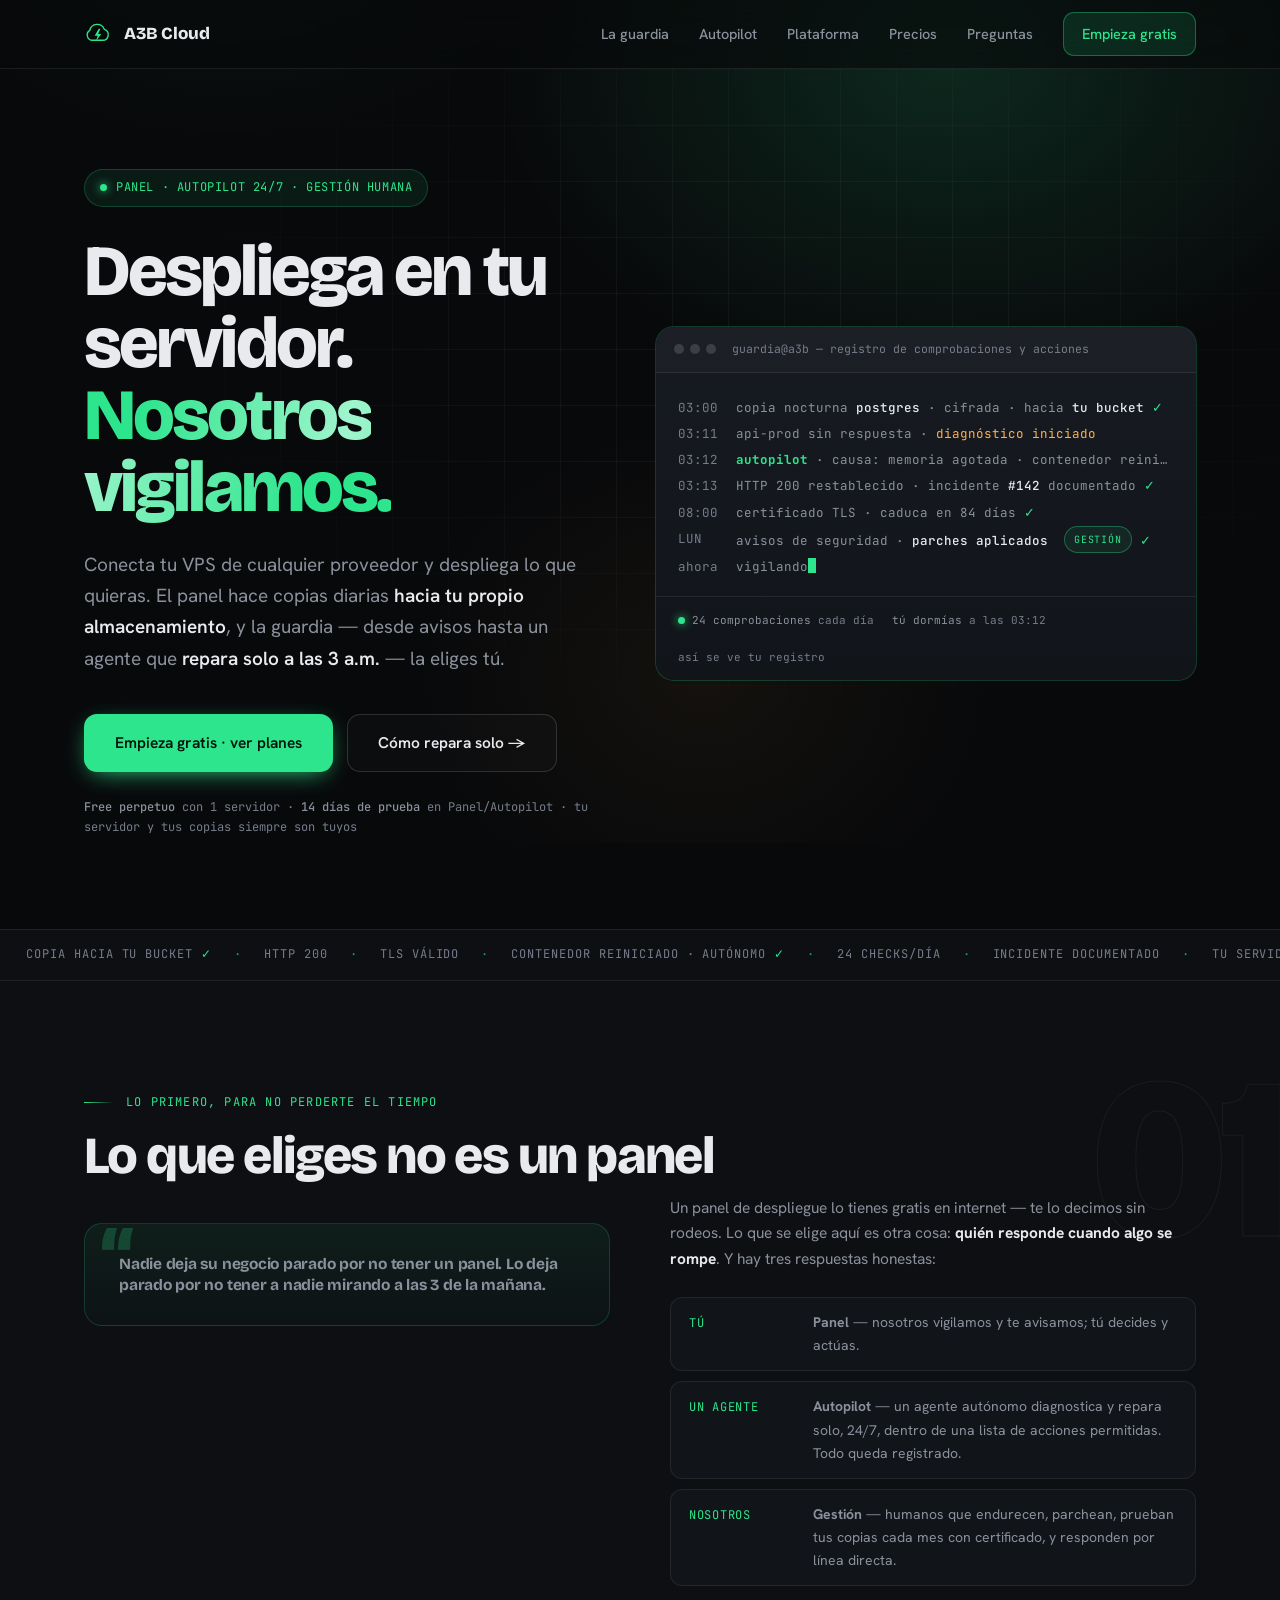
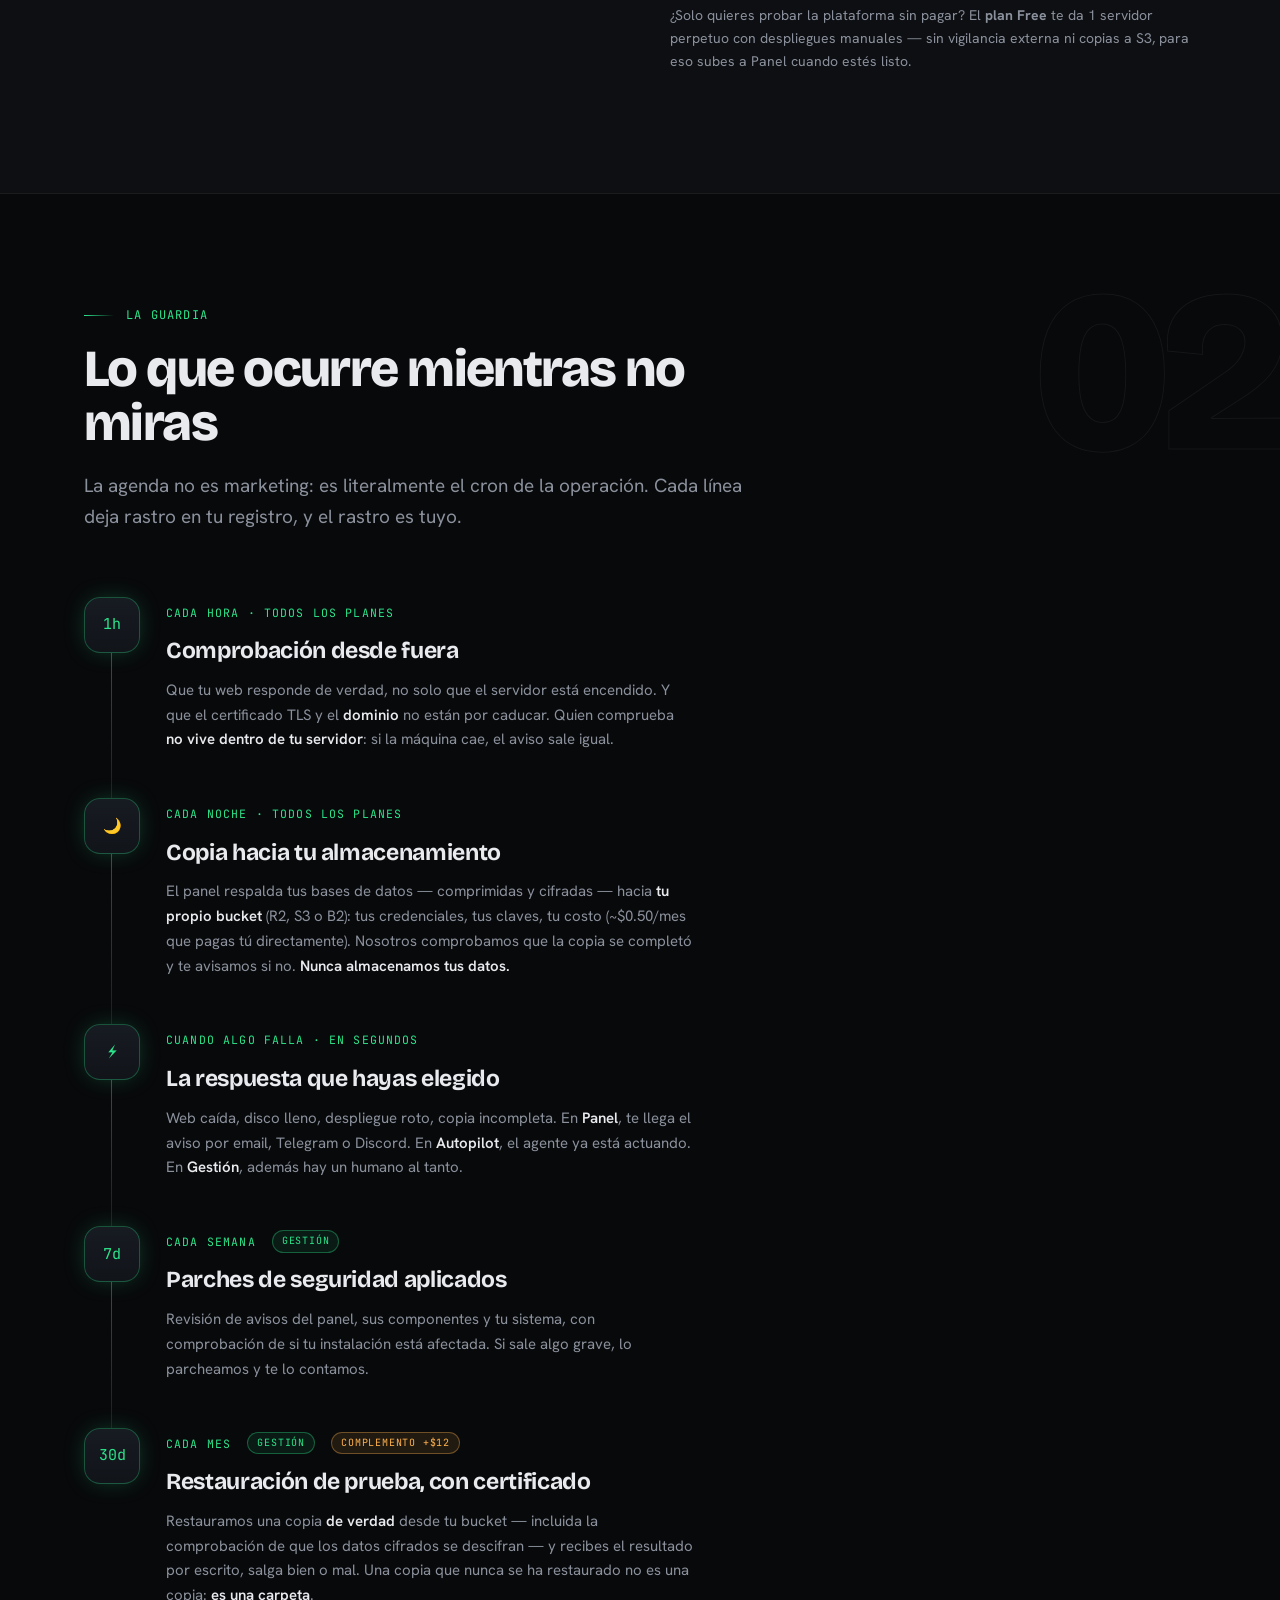
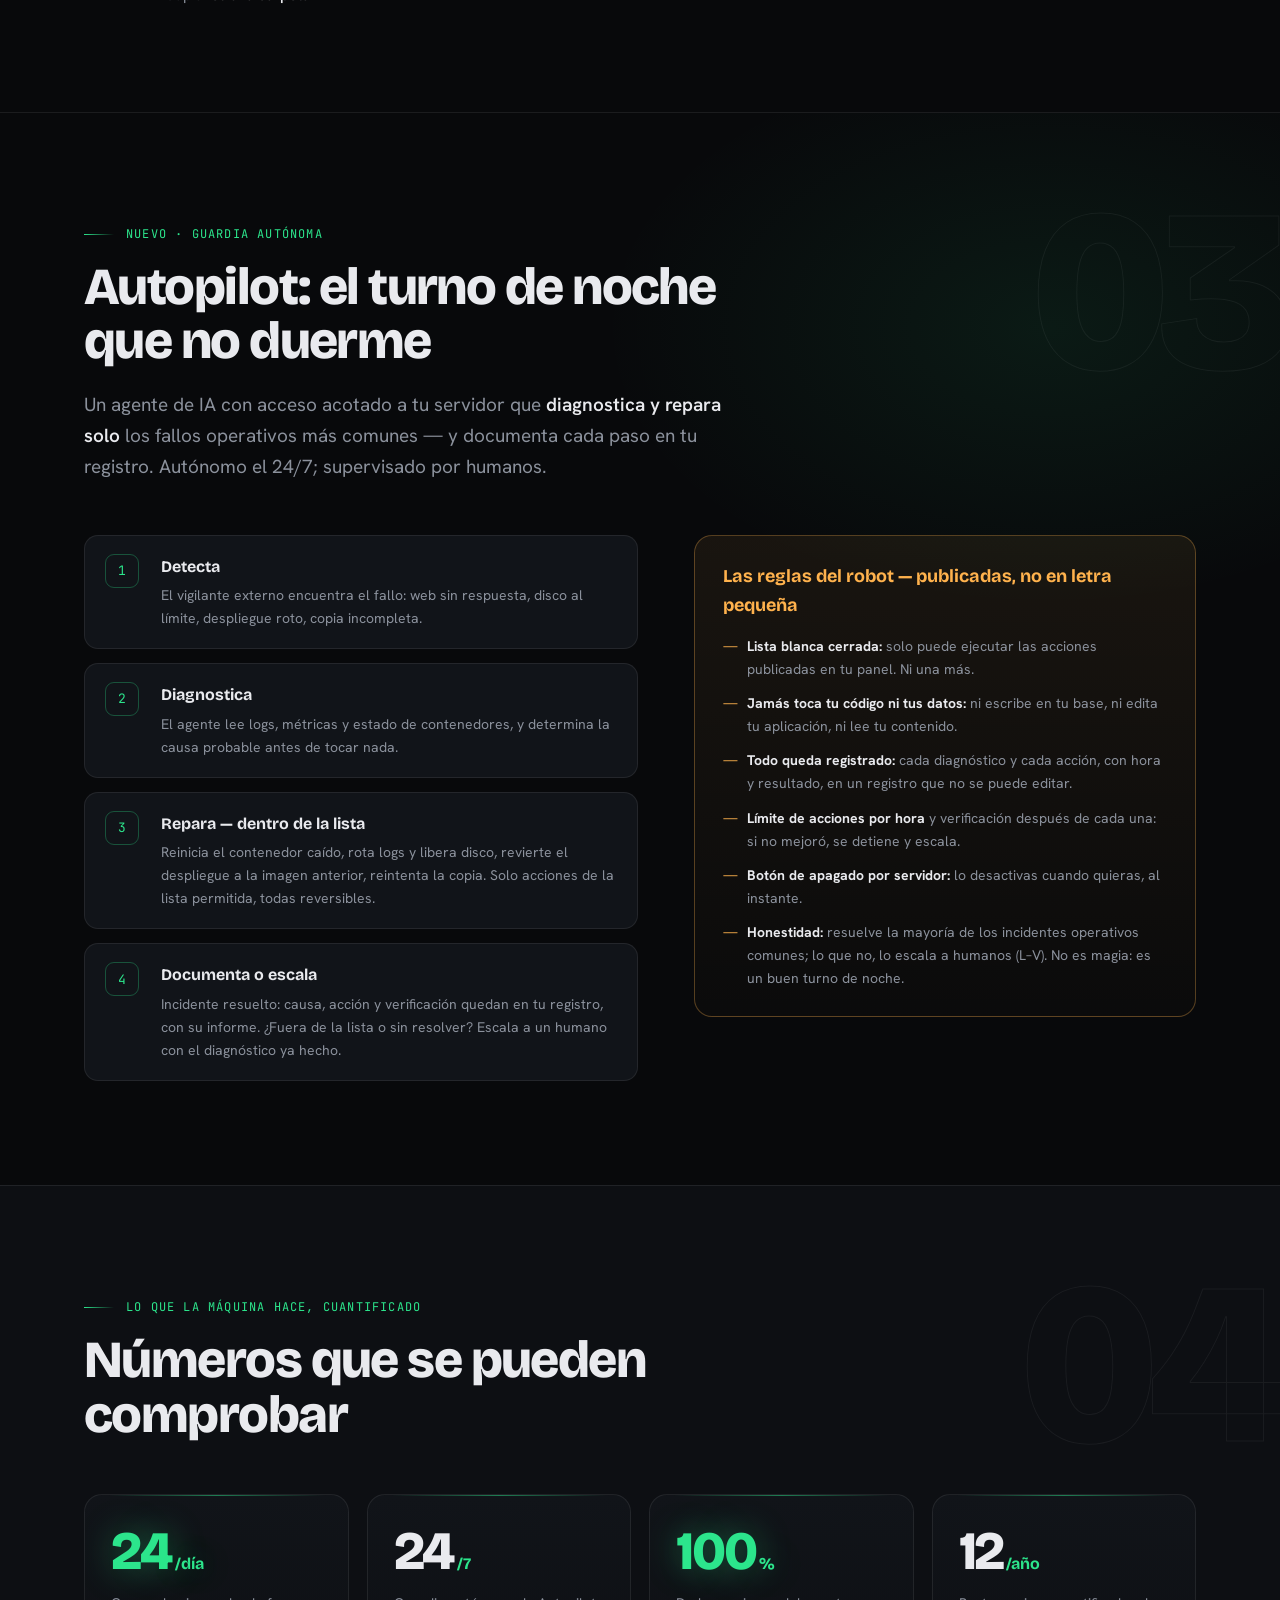
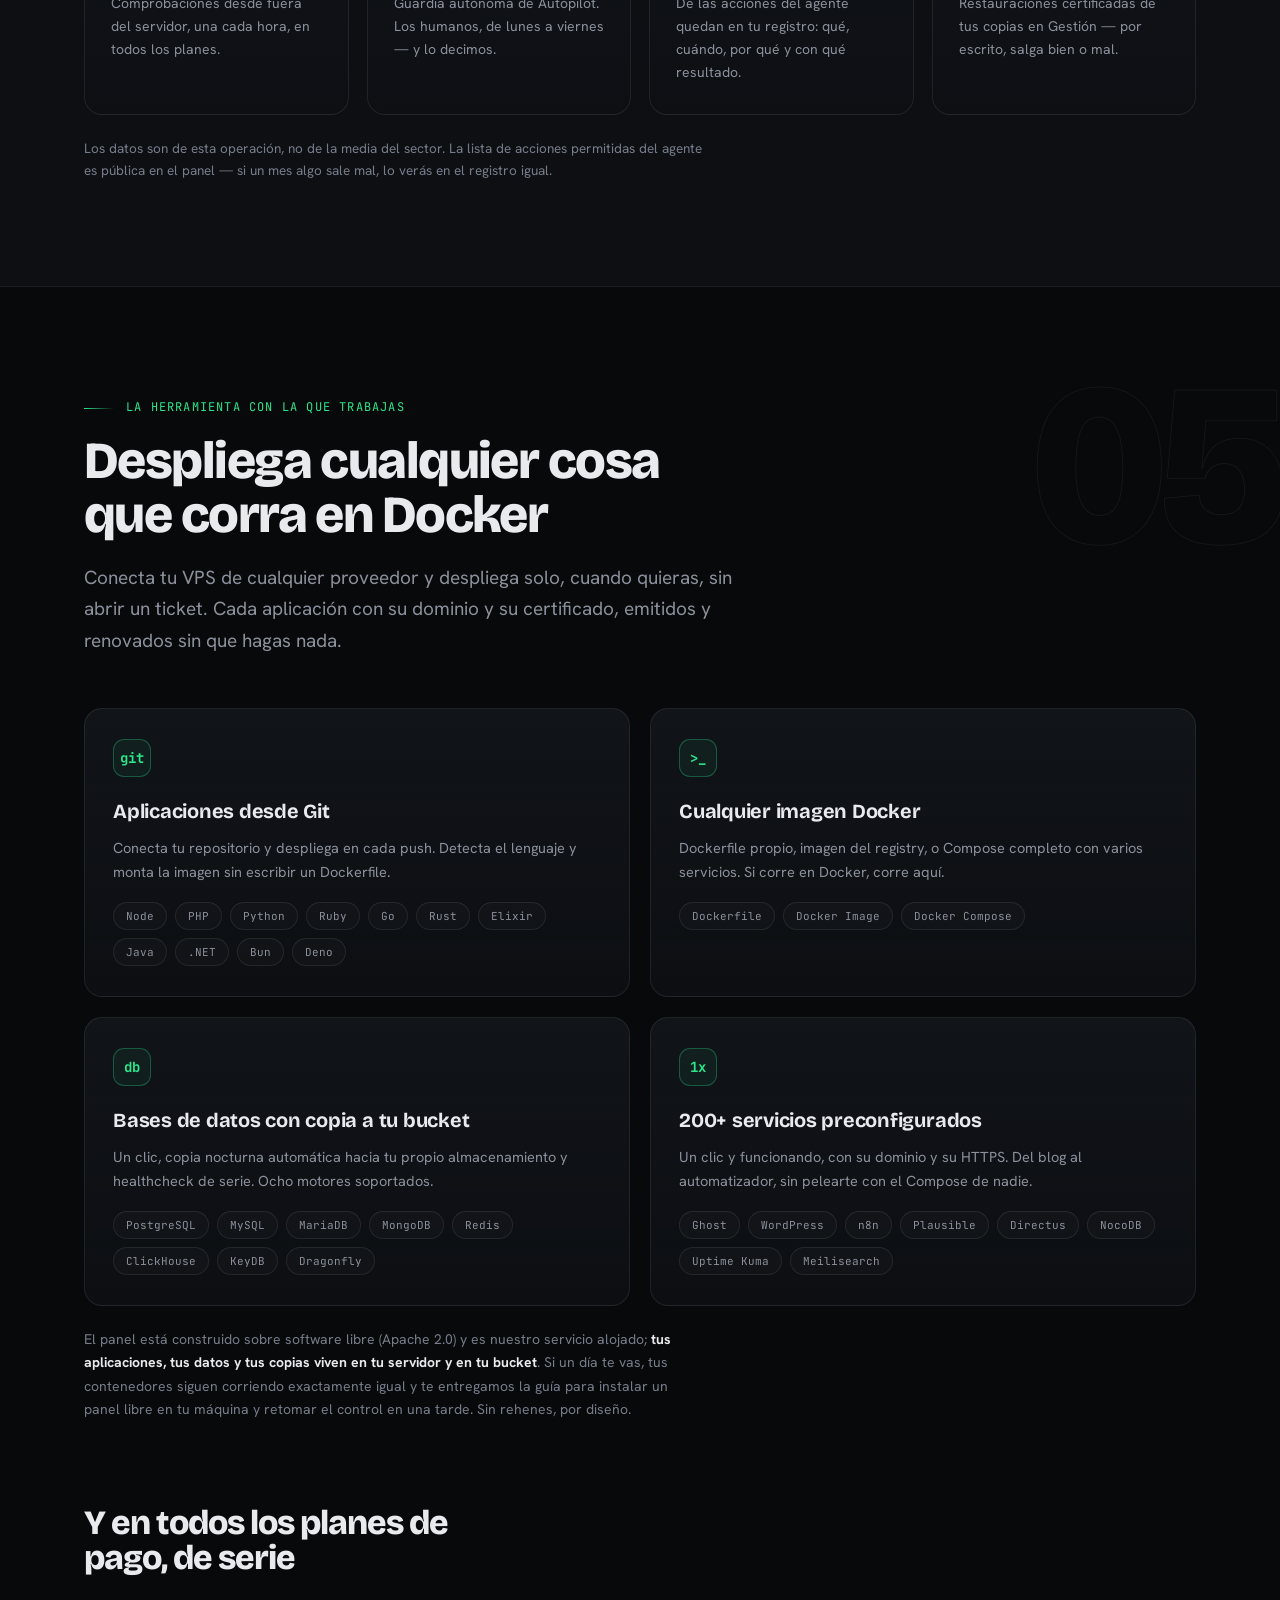
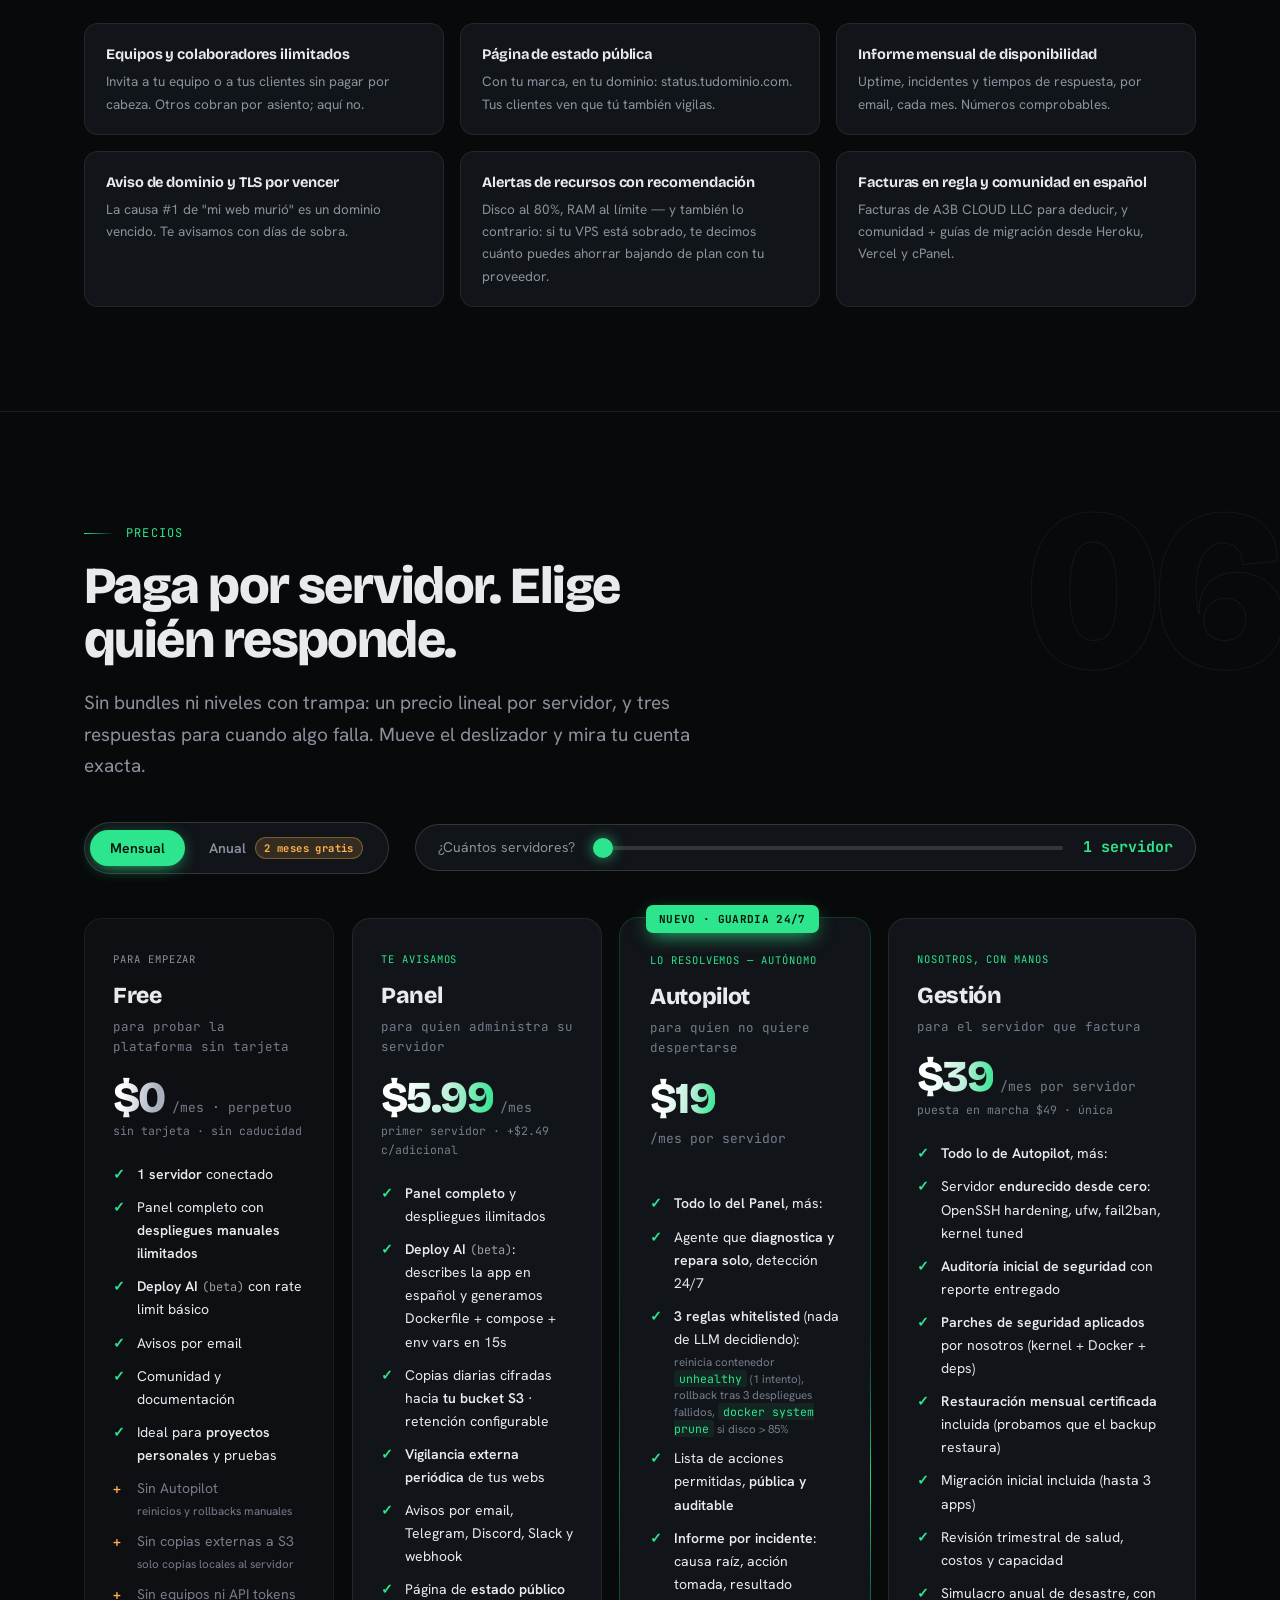
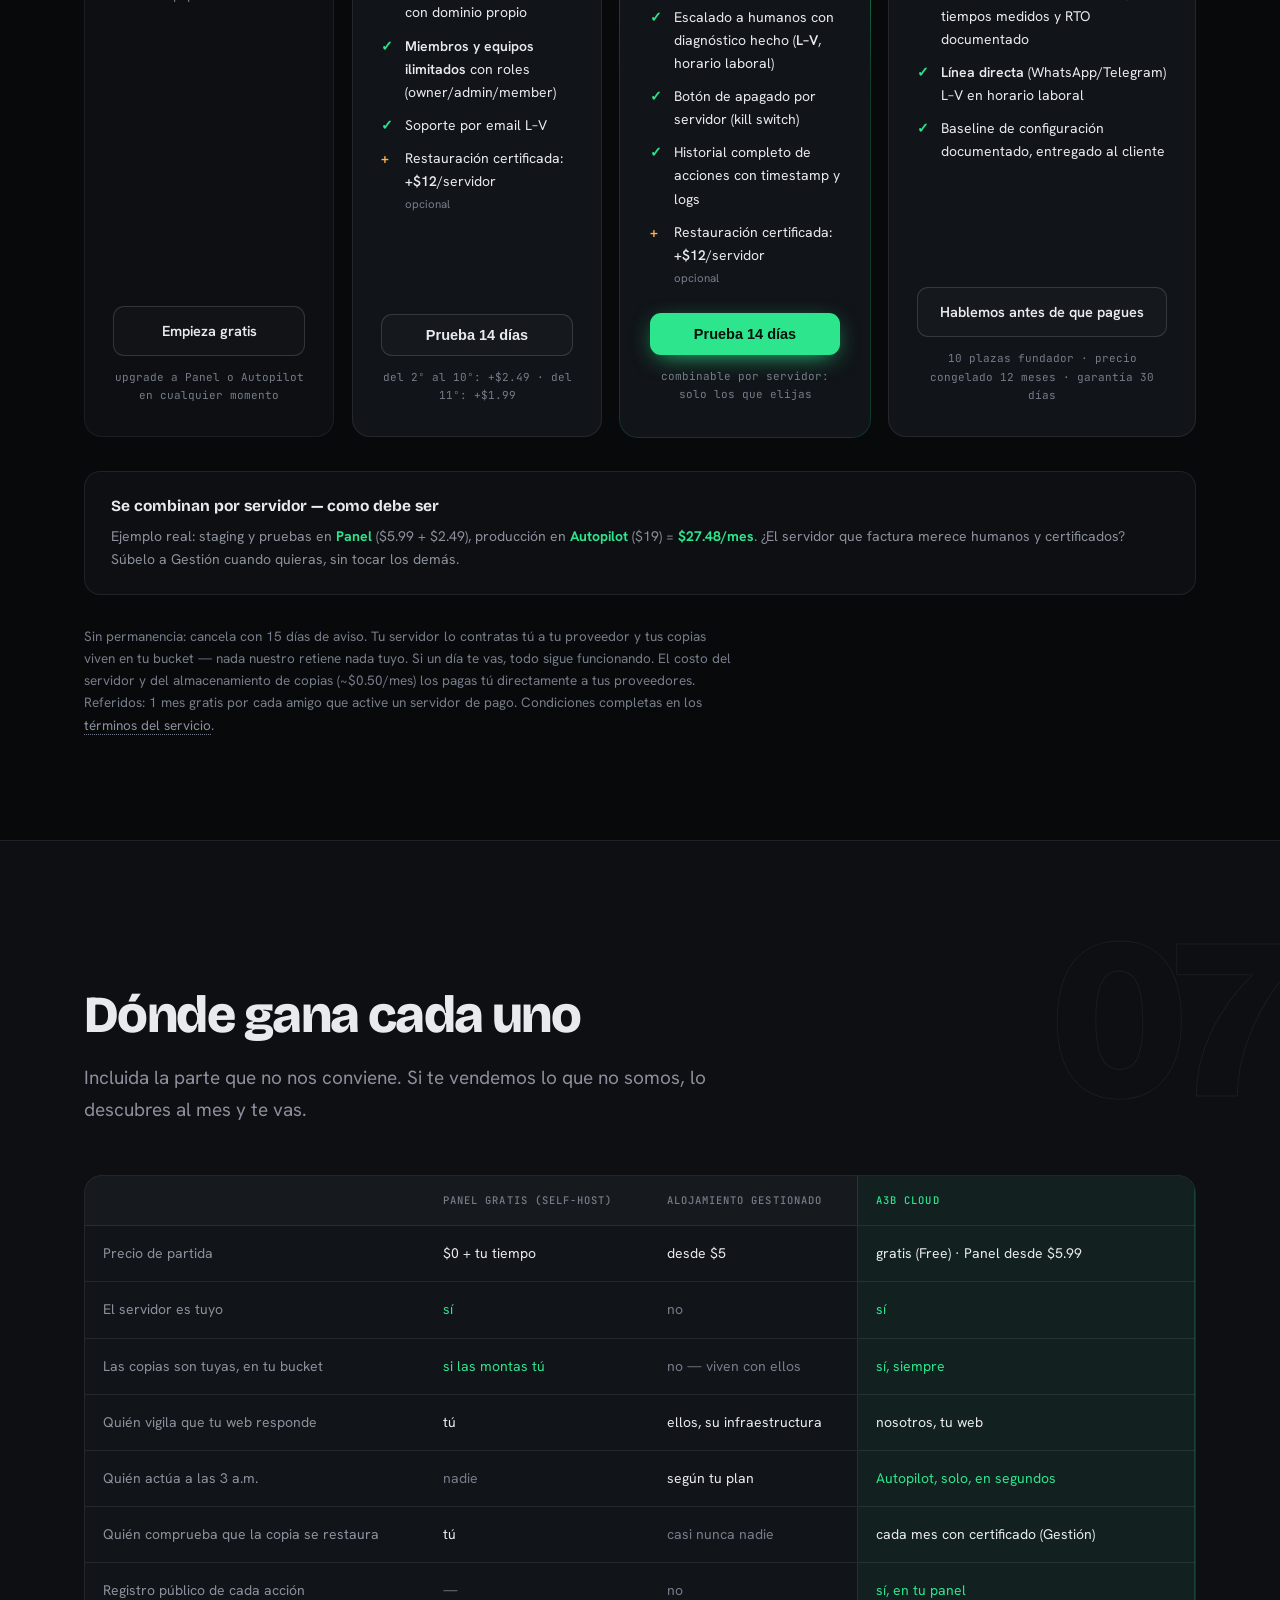
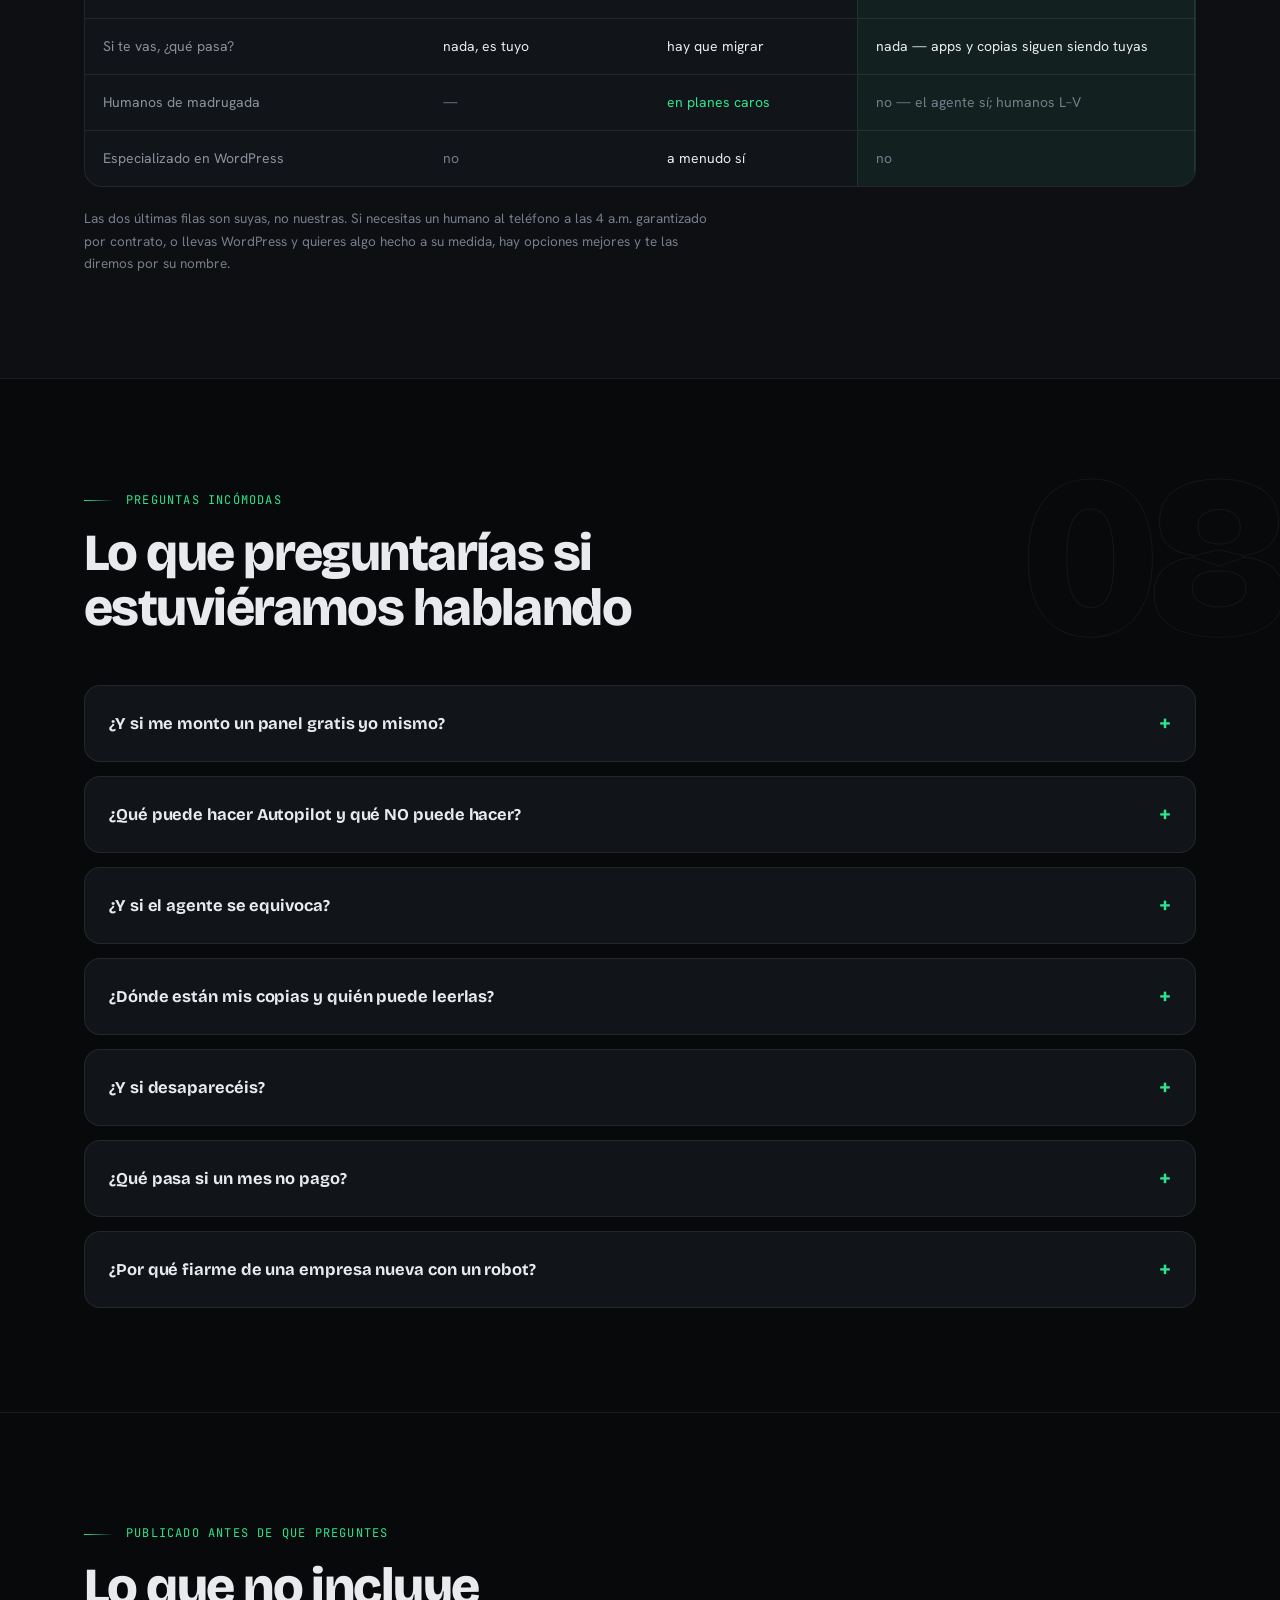
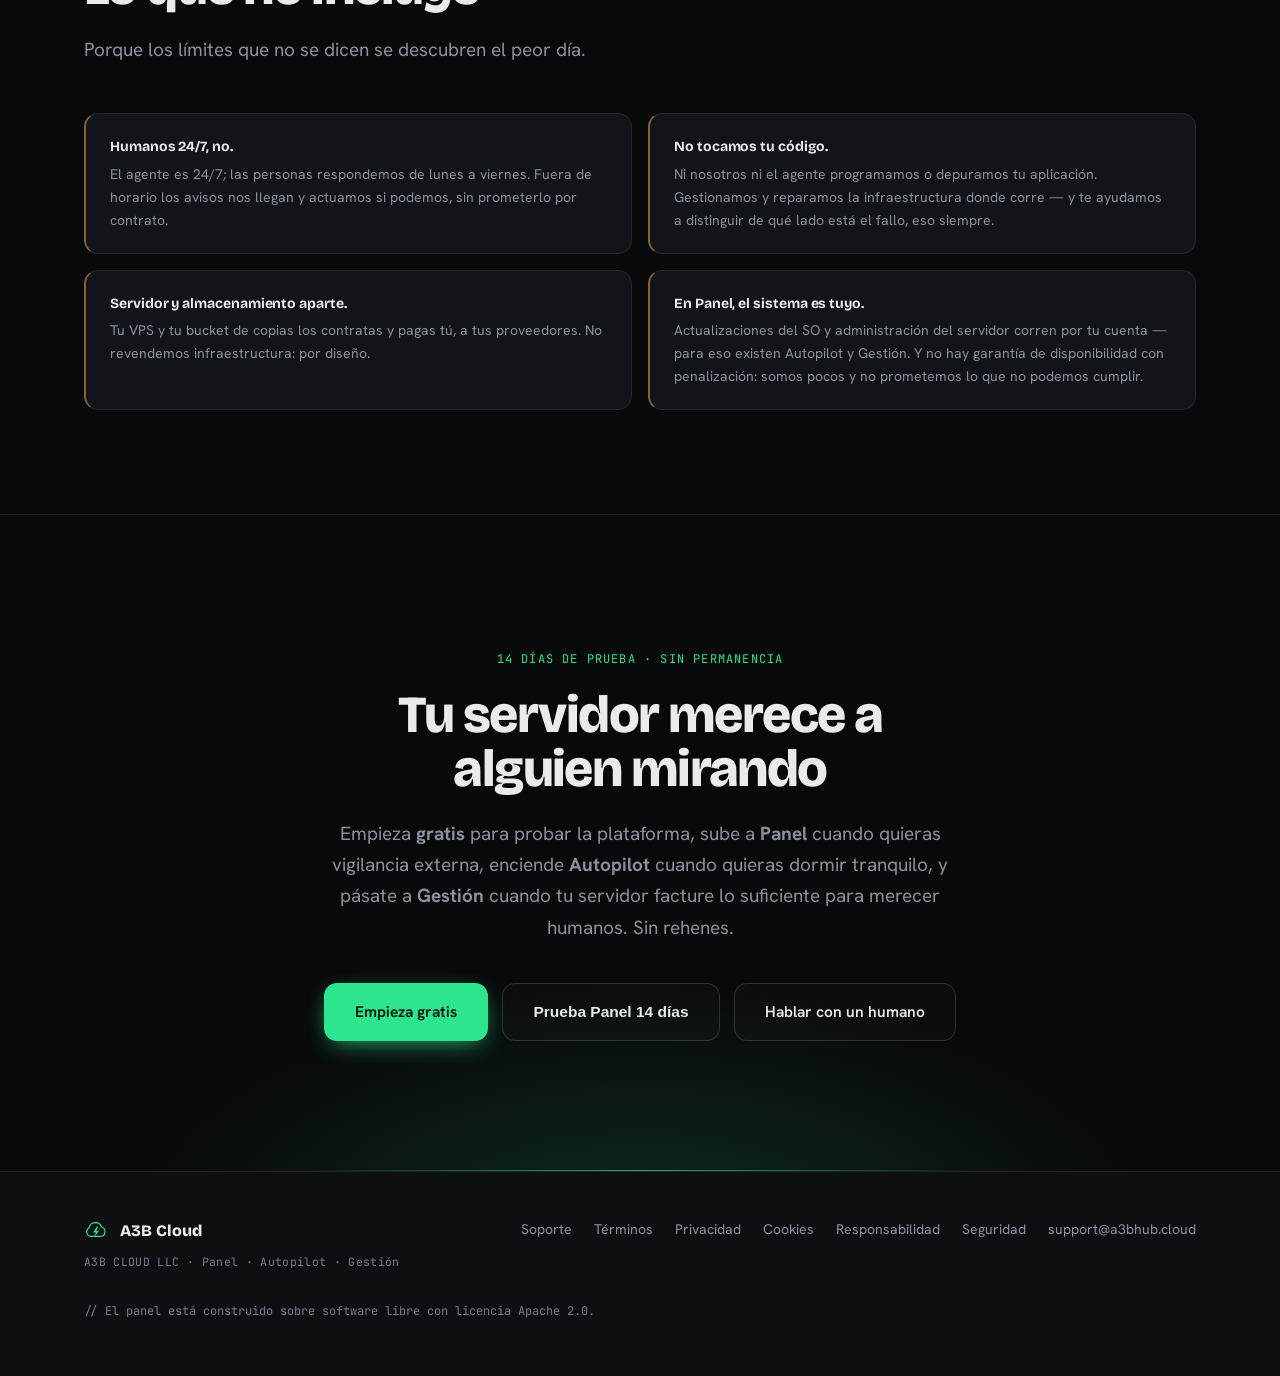
==== index.html @ a51f4a13 "feat: pagina Seguridad honesta + link en footer de todas las paginas Nueva pagina /seguridad.html co" ====
<!DOCTYPE html>
<html lang="es">
<head>
<meta charset="UTF-8">
<meta name="viewport" content="width=device-width, initial-scale=1">
<title>A3B Cloud — Despliega en tu servidor. Nosotros vigilamos.</title>
<meta name="description" content="Plataforma de despliegue y vigilancia para servidores propios. Empieza gratis con 1 servidor · Panel desde $5.99 · guardia autónoma 24/7 con Autopilot · gestión humana con restauración certificada. Tu servidor, tus copias, tu control.">
<meta name="theme-color" content="#0D1211">
<meta property="og:title" content="A3B Cloud — Despliega en tu servidor. Nosotros vigilamos.">
<meta property="og:description" content="Empieza gratis · Panel desde $5.99 · Autopilot: guardia autónoma 24/7 · Gestión humana con certificados. Tu servidor siempre es tuyo.">
<meta property="og:type" content="website">
<meta property="og:image" content="https://a3bhub.cloud/final-hero-logo.png">
<link rel="icon" type="image/svg+xml" href="assets/favicon.svg">
<link rel="icon" href="assets/favicon-32.png" sizes="32x32">
<link rel="apple-touch-icon" href="assets/apple-touch-icon-180.png">
<link rel="manifest" href="assets/site.webmanifest">
<link rel="preconnect" href="https://fonts.googleapis.com">
<link rel="preconnect" href="https://fonts.gstatic.com" crossorigin>
<link href="https://fonts.googleapis.com/css2?family=Bricolage+Grotesque:opsz,wght@12..96,600..800&family=Hanken+Grotesk:wght@400;500;600;700&family=JetBrains+Mono:wght@400;500;700&display=swap" rel="stylesheet">
<style>
/* ══════════════════════════════════════════════════════════════
   A3B CLOUD · Panel / Autopilot / Gestión
   Sistema de diseño de vps.a3bhub.cloud · variante elegante
   ══════════════════════════════════════════════════════════════ */
:root{
  --bg:#08090b; --bg-2:#0d0f13; --surface:#111419; --surface-2:#171b22;
  --text:#e9eaee; --muted:#8b919c; --faint:#767d8a;
  --signal:#2ce58c; --signal-dim:#1d9c61; --danger:#ff5d5d; --amber:#ffb24d;
  --border:rgba(255,255,255,.08); --border-2:rgba(255,255,255,.14);
  --mono:"JetBrains Mono",ui-monospace,monospace;
  --disp:"Bricolage Grotesque",sans-serif;
  --body:"Hanken Grotesk",sans-serif;
}
@property --spin{syntax:'<angle>';initial-value:0deg;inherits:false}
*{margin:0;padding:0;box-sizing:border-box}
html{scroll-behavior:smooth}
@media (prefers-reduced-motion:reduce){
  html{scroll-behavior:auto}
  *,*::before,*::after{animation:none!important;transition:none!important}
}
html,body{overflow-x:clip}
body{background:var(--bg);color:var(--text);font-family:var(--body);font-size:16px;line-height:1.65;-webkit-font-smoothing:antialiased;overflow-x:hidden}
::selection{background:var(--signal);color:#04130b}
a{color:inherit;text-decoration:none}
:focus-visible{outline:2px solid var(--signal);outline-offset:3px;border-radius:6px}
.mono{font-family:var(--mono)}
.wrap{max-width:1160px;margin:0 auto;padding:0 24px;position:relative}
.section{padding:104px 0;position:relative}
.section+.section{border-top:1px solid var(--border)}

html.js .reveal{opacity:0;transform:translateY(22px);transition:opacity .7s ease,transform .7s ease}
html.js .reveal.in{opacity:1;transform:none}
html.js .reveal.d1{transition-delay:.08s}
html.js .reveal.d2{transition-delay:.16s}
html.js .reveal.d3{transition-delay:.24s}

.kicker{font-family:var(--mono);font-size:12px;letter-spacing:.1em;text-transform:uppercase;color:var(--signal);display:inline-flex;align-items:center;gap:12px}
.kicker::before{content:"";width:30px;height:1px;background:linear-gradient(90deg,var(--signal),transparent)}
h2{font-family:var(--disp);font-weight:800;font-size:clamp(32px,4.6vw,52px);letter-spacing:-.03em;line-height:1.04;margin:16px 0 0;max-width:20ch}
.lead{color:var(--muted);font-size:clamp(16px,2vw,19px);margin-top:20px;max-width:60ch}
.lead strong{color:var(--text);font-weight:600}
.sec-num{position:absolute;top:64px;right:0;z-index:0;pointer-events:none;user-select:none;font-family:var(--disp);font-weight:800;font-size:clamp(120px,18vw,230px);line-height:1;color:transparent;-webkit-text-stroke:1px rgba(255,255,255,.055);letter-spacing:-.04em}
@media(max-width:760px){.sec-num{font-size:110px;top:40px;opacity:.8}}

/* nav */
header{position:sticky;top:0;z-index:50;backdrop-filter:blur(14px);background:rgba(8,9,11,.6);border-bottom:1px solid var(--border)}
.nav{display:flex;align-items:center;justify-content:space-between;height:68px}
.brand{font-family:var(--disp);font-weight:800;font-size:17px;letter-spacing:-.01em;display:flex;align-items:center;gap:10px}
.brand .live{width:8px;height:8px;border-radius:50%;background:var(--signal);box-shadow:0 0 10px var(--signal);animation:pulse 1.8s infinite}
@keyframes pulse{0%,100%{opacity:1}50%{opacity:.45}}
.nav-links{display:flex;gap:30px;align-items:center}
.nav-links a{color:var(--muted);font-size:14.5px;font-weight:500;transition:color .2s}
.nav-links a:hover{color:var(--text)}
.nav-links .btn-primary{background:rgba(44,229,140,.12);color:var(--signal);border-color:rgba(44,229,140,.35);box-shadow:none;padding:9px 18px}
.nav-links .btn-primary:hover{background:rgba(44,229,140,.2);color:var(--signal);border-color:rgba(44,229,140,.55);transform:translateY(-1px)}
.nav-toggle{display:none;flex-direction:column;justify-content:center;gap:5px;background:none;border:1px solid var(--border-2);border-radius:10px;width:44px;height:40px;padding:0 10px;cursor:pointer}
.nav-toggle span{display:block;height:2px;background:var(--text);border-radius:2px;transition:transform .25s,opacity .2s}
body.nav-open .nav-toggle span:nth-child(1){transform:translateY(7px) rotate(45deg)}
body.nav-open .nav-toggle span:nth-child(2){opacity:0}
body.nav-open .nav-toggle span:nth-child(3){transform:translateY(-7px) rotate(-45deg)}
@media(max-width:880px){
  .nav-toggle{display:flex}
  .nav-links{position:fixed;inset:68px 0 auto 0;background:var(--bg-2);border-bottom:1px solid var(--border);flex-direction:column;align-items:stretch;padding:14px 24px 22px;gap:0;transform:translateY(-8px);opacity:0;pointer-events:none;transition:transform .25s,opacity .2s}
  body.nav-open .nav-links{transform:none;opacity:1;pointer-events:auto}
  .nav-links>a:not(.btn){padding:13px 4px;font-size:16px;color:var(--text);border-bottom:1px solid var(--border)}
  .nav-links .btn{justify-content:center;margin-top:12px}
}

/* botones */
.btn{display:inline-flex;align-items:center;gap:8px;font-weight:600;font-size:14.5px;padding:12px 22px;border-radius:11px;transition:transform .15s,box-shadow .2s,background .2s;cursor:pointer;border:1px solid transparent;white-space:nowrap}
.btn-primary{background:var(--signal);color:#04130b;box-shadow:0 6px 24px -8px var(--signal)}
.btn-primary:hover{transform:translateY(-2px);box-shadow:0 14px 34px -8px var(--signal)}
.btn-ghost{background:rgba(255,255,255,.02);border-color:var(--border-2);color:var(--text)}
.btn-ghost:hover{background:var(--surface-2);border-color:#2c333d}
.btn-big{padding:15px 30px;font-size:15.5px;border-radius:13px}

/* borde de luz */
.glow-card{position:relative;border-radius:18px;background:var(--surface);box-shadow:0 0 0 1px rgba(44,229,140,.22)}
.glow-card::before{content:"";position:absolute;inset:-1px;border-radius:inherit;z-index:-1;
  background:conic-gradient(from var(--spin),transparent 0deg,rgba(44,229,140,0) 40deg,rgba(44,229,140,.9) 90deg,rgba(44,229,140,0) 150deg,transparent 210deg,rgba(44,229,140,.35) 270deg,transparent 330deg);
  animation:spin 7s linear infinite}
.glow-card::after{content:"";position:absolute;inset:-26px;border-radius:40px;z-index:-2;background:radial-gradient(closest-side,rgba(44,229,140,.14),transparent 70%);filter:blur(6px)}
@keyframes spin{to{--spin:360deg}}
@supports not (background:conic-gradient(from var(--spin),#000,#fff)){
  .glow-card::before{background:linear-gradient(135deg,rgba(44,229,140,.55),rgba(44,229,140,.08) 40%,rgba(44,229,140,.35))}
}

/* héroe */
.hero{padding:100px 0 92px;position:relative;isolation:isolate}
.hero::before{content:"";position:absolute;inset:-40% 0 auto;height:130%;z-index:-2;pointer-events:none;
  background:radial-gradient(52% 44% at 74% 30%,rgba(44,229,140,.14),transparent 68%),
             radial-gradient(40% 36% at 18% 12%,rgba(44,229,140,.07),transparent 70%),
             radial-gradient(30% 30% at 55% 85%,rgba(255,178,77,.05),transparent 75%)}
.hero::after{content:"";position:absolute;inset:0;z-index:-1;pointer-events:none;
  background-image:linear-gradient(rgba(255,255,255,.045) 1px,transparent 1px),linear-gradient(90deg,rgba(255,255,255,.045) 1px,transparent 1px);
  background-size:56px 56px;
  -webkit-mask-image:radial-gradient(65% 60% at 60% 32%,#000 30%,transparent 78%);
          mask-image:radial-gradient(65% 60% at 60% 32%,#000 30%,transparent 78%)}
.hero .wrap{display:grid;grid-template-columns:minmax(0,1fr) minmax(0,540px);gap:64px;align-items:center}
@media(max-width:1000px){.hero .wrap{grid-template-columns:1fr;gap:56px}}
.eyebrow{display:inline-flex;align-items:center;gap:9px;font-family:var(--mono);font-size:12px;letter-spacing:.05em;color:var(--signal);background:rgba(44,229,140,.08);border:1px solid rgba(44,229,140,.22);padding:8px 15px;border-radius:100px;text-transform:uppercase}
.eyebrow .live{width:7px;height:7px;border-radius:50%;background:var(--signal);box-shadow:0 0 10px var(--signal);animation:pulse 1.8s infinite}
h1{font-family:var(--disp);font-weight:800;font-size:clamp(40px,6vw,72px);line-height:1;letter-spacing:-.04em;margin:28px 0 0;max-width:15ch}
h1 .hl{background:linear-gradient(100deg,var(--signal) 10%,#9ff5cd 45%,var(--signal) 85%);-webkit-background-clip:text;background-clip:text;color:transparent}
.hero p.lead{margin-top:26px;max-width:52ch}
.hero-cta{display:flex;gap:14px;margin-top:40px;flex-wrap:wrap}
.hero-note{margin-top:26px;font-family:var(--mono);font-size:12px;color:var(--faint)}
.hero-note b{color:var(--muted);font-weight:500}

/* watchlog */
.watchlog{overflow:hidden;border-radius:18px}
.watchlog-inner{background:linear-gradient(180deg,var(--surface-2),var(--surface));border-radius:inherit;overflow:hidden}
.watchlog-bar{display:flex;align-items:center;gap:10px;padding:13px 18px;border-bottom:1px solid var(--border);background:rgba(255,255,255,.02)}
.wl-dots{display:flex;gap:6px}
.wl-dots i{width:10px;height:10px;border-radius:50%;background:var(--border-2)}
.watchlog-bar span{font-family:var(--mono);font-size:11.5px;color:var(--faint);margin-left:6px}
.watchlog-body{padding:22px 22px 16px;font-family:var(--mono);font-size:12.5px;line-height:2.1}
.wl-line{display:flex;gap:14px;white-space:nowrap;overflow:hidden}
.wl-t{color:var(--faint);flex-shrink:0;min-width:44px}
.wl-msg{color:var(--muted);overflow:hidden;text-overflow:ellipsis}
.wl-msg b{color:var(--text);font-weight:500}
.wl-ok{color:var(--signal)}
.wl-warn{color:var(--amber)}
.wl-bot{color:var(--signal);font-weight:700}
.wl-cursor{display:inline-block;width:8px;height:15px;background:var(--signal);vertical-align:-2px;animation:blink 1.05s steps(1) infinite}
@keyframes blink{50%{opacity:0}}
.watchlog.animate .wl-line{opacity:0;transform:translateY(6px);animation:wl-in .5s ease forwards}
@keyframes wl-in{to{opacity:1;transform:none}}
.watchlog-foot{border-top:1px solid var(--border);padding:14px 22px;display:flex;gap:18px;flex-wrap:wrap;font-family:var(--mono);font-size:11px;color:var(--faint)}
.watchlog-foot em{font-style:normal;color:var(--muted)}
.watchlog-foot .live{display:inline-block;width:7px;height:7px;border-radius:50%;background:var(--signal);box-shadow:0 0 10px var(--signal);margin-right:7px;animation:pulse 1.8s infinite}

/* marquesina */
.marquee{border-top:1px solid var(--border);border-bottom:1px solid var(--border);background:var(--bg-2);overflow:hidden;padding:15px 0}
.marquee-track{display:flex;width:max-content;animation:marquee 38s linear infinite}
.marquee:hover .marquee-track{animation-play-state:paused}
.marquee-track ul{display:flex;list-style:none}
.marquee-track li{font-family:var(--mono);font-size:12px;letter-spacing:.08em;text-transform:uppercase;color:var(--faint);white-space:nowrap;padding:0 26px;position:relative}
.marquee-track li::after{content:"·";position:absolute;right:-4px;color:var(--signal-dim)}
.marquee-track li b{color:var(--signal);font-weight:500}
@keyframes marquee{to{transform:translateX(-50%)}}
@media (prefers-reduced-motion:reduce){.marquee-track{animation:none}}

/* tesis */
.thesis{background:var(--bg-2)}
.thesis-grid{display:grid;grid-template-columns:1fr 1fr;gap:60px;align-items:start;margin-top:12px;position:relative;z-index:1}
@media(max-width:880px){.thesis-grid{grid-template-columns:1fr;gap:34px}}
.thesis p{color:var(--muted);margin-bottom:16px;font-size:15.5px}
.thesis p strong{color:var(--text)}
.thesis-quote{position:relative;padding:30px 30px 30px 34px;border-radius:18px;margin-top:28px;
  background:linear-gradient(180deg,rgba(44,229,140,.07),rgba(44,229,140,.02));border:1px solid rgba(44,229,140,.18);
  font-family:var(--disp);font-size:clamp(20px,2.4vw,25px);font-weight:700;line-height:1.35;color:var(--text);letter-spacing:-.015em}
.thesis-quote::before{content:"“";position:absolute;top:-6px;left:16px;font-family:var(--disp);font-size:84px;font-weight:800;color:rgba(44,229,140,.22);line-height:1}
.who-answers{margin-top:26px;display:grid;gap:10px}
.who{display:grid;grid-template-columns:110px 1fr;gap:14px;align-items:baseline;border:1px solid var(--border);border-radius:12px;padding:13px 18px;background:var(--surface)}
.who .mono{color:var(--signal);font-size:12px;text-transform:uppercase;letter-spacing:.06em}
.who p{margin:0;font-size:14px}

/* guardia timeline */
.timeline{margin-top:64px;position:relative;z-index:1}
.tl-item{display:grid;grid-template-columns:56px 1fr;gap:26px;position:relative;padding-bottom:46px}
.tl-item:last-child{padding-bottom:0}
.tl-item::before{content:"";position:absolute;left:27px;top:52px;bottom:-4px;width:1px;background:linear-gradient(180deg,rgba(44,229,140,.4),var(--border))}
.tl-item:last-child::before{display:none}
.tl-node{width:56px;height:56px;border-radius:16px;position:relative;z-index:1;background:linear-gradient(180deg,var(--surface-2),var(--surface));border:1px solid rgba(44,229,140,.3);display:grid;place-items:center;font-family:var(--mono);font-size:15px;color:var(--signal);box-shadow:0 0 24px -6px rgba(44,229,140,.35)}
.tl-body{padding-top:2px}
.tl-when{font-family:var(--mono);font-size:11.5px;letter-spacing:.1em;text-transform:uppercase;color:var(--signal)}
.tl-body h3{font-family:var(--disp);font-weight:700;font-size:clamp(19px,2.3vw,23px);letter-spacing:-.015em;margin:7px 0 8px}
.tl-body p{color:var(--muted);font-size:15px;max-width:66ch}
.tl-body p b{color:var(--text);font-weight:600}
.plan-chip{display:inline-block;font-family:var(--mono);font-size:10px;letter-spacing:.08em;text-transform:uppercase;color:var(--amber);border:1px solid rgba(255,178,77,.35);background:rgba(255,178,77,.1);border-radius:100px;padding:2px 9px;margin-left:8px;vertical-align:2px}
.plan-chip.g{color:var(--signal);border-color:rgba(44,229,140,.35);background:rgba(44,229,140,.08)}

/* autopilot */
.autopilot{position:relative;isolation:isolate}
.autopilot::before{content:"";position:absolute;inset:0;z-index:-1;pointer-events:none;background:radial-gradient(640px 400px at 82% 20%,rgba(44,229,140,.08),transparent 70%)}
.ap-grid{display:grid;grid-template-columns:1.05fr .95fr;gap:56px;margin-top:52px;align-items:start;position:relative;z-index:1}
@media(max-width:920px){.ap-grid{grid-template-columns:1fr}}
.ap-steps{display:grid;gap:14px}
.ap-step{display:grid;grid-template-columns:40px 1fr;gap:16px;border:1px solid var(--border);border-radius:14px;padding:18px 20px;background:var(--surface)}
.ap-step .n{font-family:var(--mono);font-size:13px;color:var(--signal);border:1px solid rgba(44,229,140,.3);border-radius:9px;width:34px;height:34px;display:grid;place-items:center}
.ap-step h4{font-family:var(--disp);font-size:16px;font-weight:700;margin-bottom:4px}
.ap-step p{color:var(--muted);font-size:14px}
.ap-rules{border:1px solid rgba(255,178,77,.3);border-radius:18px;padding:26px 28px;background:linear-gradient(180deg,rgba(255,178,77,.07),rgba(255,178,77,.015))}
.ap-rules h3{font-family:var(--disp);font-size:18px;font-weight:700;color:var(--amber);margin-bottom:14px}
.ap-rules ul{list-style:none;display:grid;gap:11px}
.ap-rules li{font-size:14px;color:var(--muted);padding-left:24px;position:relative}
.ap-rules li::before{content:"—";position:absolute;left:0;color:var(--amber)}
.ap-rules li b{color:var(--text)}

/* cifras */
.stats{background:var(--bg-2);overflow:hidden}
.stat-grid{display:grid;grid-template-columns:repeat(4,1fr);gap:18px;margin-top:52px;position:relative;z-index:1}
@media(max-width:940px){.stat-grid{grid-template-columns:repeat(2,1fr)}}
@media(max-width:560px){.stat-grid{grid-template-columns:1fr}}
.stat{background:linear-gradient(180deg,var(--surface),var(--bg-2));border:1px solid var(--border);border-radius:18px;padding:30px 26px;position:relative;overflow:hidden;transition:transform .25s,border-color .25s}
.stat:hover{transform:translateY(-4px);border-color:rgba(44,229,140,.3)}
.stat::after{content:"";position:absolute;top:0;left:24px;right:24px;height:1px;background:linear-gradient(90deg,transparent,rgba(44,229,140,.5),transparent)}
.stat .big{font-family:var(--disp);font-weight:800;font-size:clamp(38px,4.6vw,54px);letter-spacing:-.04em;line-height:1;color:var(--text)}
.stat .big.g{color:var(--signal);text-shadow:0 0 34px rgba(44,229,140,.4)}
.stat .big small{font-size:16px;font-weight:700;color:var(--signal);letter-spacing:0;margin-left:3px}
.stat .cap{color:var(--muted);font-size:14px;margin-top:13px}
.stats-note{margin-top:22px;font-size:13.5px;color:var(--faint);max-width:78ch;position:relative;z-index:1}

/* plataforma */
.grid2{display:grid;grid-template-columns:1fr 1fr;gap:20px;margin-top:52px;position:relative;z-index:1}
@media(max-width:840px){.grid2{grid-template-columns:1fr}}
.card{background:linear-gradient(180deg,var(--surface),rgba(17,20,25,.55));border:1px solid var(--border);border-radius:18px;padding:30px 28px;position:relative;overflow:hidden;transition:transform .25s,border-color .25s,box-shadow .25s}
.card::before{content:"";position:absolute;inset:0;background:radial-gradient(320px 150px at 16% 0%,rgba(44,229,140,.09),transparent 70%);opacity:0;transition:opacity .3s}
.card:hover{transform:translateY(-5px);border-color:rgba(44,229,140,.32);box-shadow:0 24px 50px -28px rgba(0,0,0,.9)}
.card:hover::before{opacity:1}
.card-icon{font-family:var(--mono);font-size:14px;font-weight:700;color:var(--signal);border:1px solid rgba(44,229,140,.3);width:38px;height:38px;display:grid;place-items:center;border-radius:11px;background:rgba(44,229,140,.06);position:relative}
.card h3{font-family:var(--disp);font-weight:700;font-size:20px;margin:18px 0 8px;letter-spacing:-.012em;position:relative}
.card p{color:var(--muted);font-size:14.5px;margin-bottom:18px;position:relative}
.chips{display:flex;flex-wrap:wrap;gap:8px;position:relative}
.chip{font-family:var(--mono);font-size:11px;color:var(--muted);border:1px solid var(--border);border-radius:100px;padding:4px 12px;background:rgba(255,255,255,.02);transition:border-color .2s}
.card:hover .chip{border-color:var(--border-2)}
.panel-note{margin-top:22px;font-size:14px;color:var(--faint);max-width:76ch;position:relative;z-index:1}
.panel-note strong{color:var(--text)}

/* beneficios comunes */
.bene-grid{display:grid;grid-template-columns:repeat(3,1fr);gap:16px;margin-top:48px;position:relative;z-index:1}
@media(max-width:940px){.bene-grid{grid-template-columns:1fr 1fr}}
@media(max-width:620px){.bene-grid{grid-template-columns:1fr}}
.bene{border:1px solid var(--border);border-radius:14px;padding:19px 21px;background:var(--surface);font-size:13.5px;color:var(--muted);transition:border-color .2s}
.bene:hover{border-color:rgba(44,229,140,.3)}
.bene b{display:block;color:var(--text);font-family:var(--disp);font-size:14.5px;margin-bottom:3px;letter-spacing:-.005em}

/* precios */
.calc-bar{margin-top:40px;display:flex;gap:26px;flex-wrap:wrap;align-items:center;position:relative;z-index:1}
.billing-toggle{display:inline-flex;align-items:center;gap:4px;background:var(--surface);border:1px solid var(--border-2);border-radius:100px;padding:5px}
.bt-btn{font-family:var(--body);font-weight:600;font-size:14px;color:var(--muted);background:transparent;border:0;border-radius:100px;padding:9px 20px;cursor:pointer;display:inline-flex;align-items:center;gap:9px;transition:color .2s,background .2s}
.bt-btn:hover{color:var(--text)}
.bt-btn.on{background:var(--signal);color:#04130b;box-shadow:0 4px 18px -6px var(--signal)}
.bt-save{font-family:var(--mono);font-size:10.5px;font-weight:700;letter-spacing:.04em;background:rgba(255,178,77,.15);color:var(--amber);border:1px solid rgba(255,178,77,.35);padding:3px 8px;border-radius:100px}
.bt-btn.on .bt-save{background:rgba(4,19,11,.18);color:#04130b;border-color:rgba(4,19,11,.25)}
.srv-calc{flex:1;min-width:280px;display:flex;align-items:center;gap:18px;background:var(--surface);border:1px solid var(--border-2);border-radius:100px;padding:10px 22px}
.srv-calc label{font-size:14px;color:var(--muted);white-space:nowrap}
.srv-calc input[type=range]{flex:1;-webkit-appearance:none;appearance:none;height:4px;border-radius:2px;background:linear-gradient(90deg,var(--signal) var(--fill,5%),var(--border-2) var(--fill,5%));outline-offset:6px}
.srv-calc input[type=range]::-webkit-slider-thumb{-webkit-appearance:none;width:20px;height:20px;border-radius:50%;background:var(--signal);box-shadow:0 0 14px rgba(44,229,140,.7);cursor:pointer;border:none}
.srv-calc input[type=range]::-moz-range-thumb{width:20px;height:20px;border-radius:50%;background:var(--signal);box-shadow:0 0 14px rgba(44,229,140,.7);cursor:pointer;border:none}
.srv-count{font-family:var(--mono);font-size:15px;color:var(--signal);font-weight:700;min-width:92px;text-align:right}
#precio[data-billing="monthly"] .only-a{display:none!important}
#precio[data-billing="annual"] .only-m{display:none!important}

.pricing-grid{display:grid;grid-template-columns:repeat(4,1fr);gap:18px;margin-top:44px;align-items:stretch;position:relative;z-index:1}
@media(max-width:1200px){.pricing-grid{grid-template-columns:repeat(2,1fr);max-width:780px;margin-left:auto;margin-right:auto}}
@media(max-width:640px){.pricing-grid{grid-template-columns:1fr;max-width:520px}}
.price{border-radius:18px;padding:32px 28px;display:flex;flex-direction:column;position:relative;background:var(--surface);border:1px solid var(--border)}
.price.feat{border:none;padding:34px 30px}
.price.free{background:var(--bg-2);border-color:rgba(255,255,255,.06)}
.price.free .ptier{color:var(--muted)}
.price.free .pp .n{background:linear-gradient(100deg,#fff 20%,#a8b0bd 80%);-webkit-background-clip:text;background-clip:text;color:transparent}
.price .tag{position:absolute;top:-13px;left:26px;background:var(--signal);color:#04130b;font-family:var(--mono);font-size:11px;font-weight:700;padding:5px 13px;border-radius:7px;letter-spacing:.03em;box-shadow:0 6px 20px -6px var(--signal)}
.price .ptier{font-family:var(--mono);font-size:10.5px;letter-spacing:.09em;color:var(--signal);text-transform:uppercase;margin-bottom:9px}
.price .pname{font-family:var(--disp);font-weight:800;font-size:23px;letter-spacing:-.015em}
.price .pwho{color:var(--faint);font-size:12.5px;font-family:var(--mono);margin-top:2px}
.price .pp{margin:18px 0 2px;display:flex;align-items:baseline;gap:7px;flex-wrap:wrap}
.price .pp .n{font-family:var(--disp);font-weight:800;font-size:44px;letter-spacing:-.035em;line-height:1;background:linear-gradient(100deg,#fff 20%,#bfeeda 60%,var(--signal));-webkit-background-clip:text;background-clip:text;color:transparent}
.price .pp .per{color:var(--faint);font-size:13px;font-family:var(--mono)}
.psub{font-family:var(--mono);font-size:11.5px;color:var(--faint);min-height:18px}
.psub b{color:var(--signal);font-weight:700}
.price ul{list-style:none;margin:22px 0 26px;display:flex;flex-direction:column;gap:10px;flex:1}
.price li{font-size:14px;color:var(--text);padding-left:24px;position:relative}
.price li::before{content:"✓";position:absolute;left:0;color:var(--signal);font-weight:700}
.price li.plus::before{content:"+";color:var(--amber)}
.price li b{font-weight:600}
.price li small{display:block;color:var(--faint);font-size:11.5px;margin-top:3px;line-height:1.45}
.price li code{font-family:var(--mono);font-size:11.5px;color:var(--signal);background:rgba(44,229,140,.08);padding:1px 5px;border-radius:3px}
.price .btn{justify-content:center}
.price .pnote{font-family:var(--mono);font-size:11px;color:var(--faint);text-align:center;margin-top:12px}
.price .pnote a{color:var(--muted);border-bottom:1px dotted var(--faint)}
.pricing-fine{margin-top:30px;font-size:13.5px;color:var(--faint);max-width:82ch;position:relative;z-index:1}
.pricing-fine a{color:var(--muted);border-bottom:1px dotted var(--faint)}
.combo{margin-top:34px;border:1px solid var(--border);border-radius:16px;padding:22px 26px;background:var(--bg-2);position:relative;z-index:1}
.combo h4{font-family:var(--disp);font-size:15.5px;font-weight:700;margin-bottom:6px}
.combo p{font-size:14px;color:var(--muted)}
.combo b{color:var(--signal)}

/* comparativa */
.compare{background:var(--bg-2)}
.table-scroll{margin-top:50px;overflow-x:auto;border:1px solid var(--border);border-radius:18px;position:relative;z-index:1;background:var(--surface)}
table{width:100%;border-collapse:collapse;min-width:680px;font-size:14px}
th,td{padding:16px 18px;text-align:left;border-bottom:1px solid var(--border);vertical-align:top}
thead th{font-family:var(--mono);font-size:10.5px;letter-spacing:.1em;text-transform:uppercase;color:var(--faint);font-weight:500;background:rgba(255,255,255,.02)}
tbody tr:last-child td{border-bottom:none}
tbody tr{transition:background .15s}
tbody tr:hover{background:rgba(255,255,255,.015)}
td:first-child{color:var(--muted)}
td{color:var(--text)}
th.hl,td.hl{background:rgba(44,229,140,.055);border-left:1px solid rgba(44,229,140,.18);border-right:1px solid rgba(44,229,140,.18)}
thead th.hl{color:var(--signal)}
.t-no{color:var(--faint)}
.t-yes{color:var(--signal)}
.compare-note{margin-top:20px;font-size:13.5px;color:var(--faint);max-width:78ch;position:relative;z-index:1}

/* FAQ */
.faq-list{margin-top:50px;position:relative;z-index:1;display:grid;gap:14px}
details{background:var(--surface);border:1px solid var(--border);border-radius:16px;transition:border-color .2s}
details:hover{border-color:var(--border-2)}
details[open]{border-color:rgba(44,229,140,.3)}
summary{cursor:pointer;list-style:none;display:flex;justify-content:space-between;align-items:center;gap:20px;padding:21px 24px;font-family:var(--disp);font-weight:700;font-size:16.5px;letter-spacing:-.005em}
summary::-webkit-details-marker{display:none}
summary::after{content:"+";font-family:var(--mono);color:var(--signal);font-size:20px;transition:transform .2s;flex-shrink:0}
details[open] summary::after{transform:rotate(45deg)}
details p{padding:0 24px 22px;color:var(--muted);max-width:74ch;font-size:15px}
details p+p{margin-top:-8px}
details p b{color:var(--text)}

/* límites */
.limits-grid{margin-top:48px;display:grid;grid-template-columns:1fr 1fr;gap:16px;position:relative;z-index:1}
@media(max-width:780px){.limits-grid{grid-template-columns:1fr}}
.limit{border:1px solid var(--border);border-left:2px solid rgba(255,178,77,.5);border-radius:14px;padding:21px 24px;font-size:14px;color:var(--muted);background:var(--surface)}
.limit b{color:var(--text);display:block;margin-bottom:4px;font-weight:700;font-family:var(--disp);letter-spacing:-.005em}

/* CTA final */
.final{text-align:center;position:relative;isolation:isolate;padding:130px 0}
.final::before{content:"";position:absolute;inset:0;z-index:-1;pointer-events:none;background:radial-gradient(760px 380px at 50% 112%,rgba(44,229,140,.16),transparent 70%)}
.final::after{content:"";position:absolute;left:50%;bottom:0;transform:translateX(-50%);width:min(680px,80%);height:1px;z-index:-1;background:linear-gradient(90deg,transparent,rgba(44,229,140,.7),transparent)}
.final .kicker{justify-content:center;width:100%}
.final .kicker::before{display:none}
.final h2{margin:16px auto 0;max-width:20ch}
.final .lead{margin:22px auto 40px}
.final .hero-cta{justify-content:center;margin-top:0}

/* pie */
footer{border-top:1px solid var(--border);padding:46px 0 54px;background:var(--bg-2)}
.foot-grid{display:flex;justify-content:space-between;gap:28px;flex-wrap:wrap;align-items:flex-start}
.foot-brand{font-family:var(--disp);font-weight:800;font-size:16px;display:flex;align-items:center;gap:10px}
.foot-brand .live{width:7px;height:7px;border-radius:50%;background:var(--signal);box-shadow:0 0 10px var(--signal)}
.foot-sub{font-family:var(--mono);font-size:11.5px;color:var(--faint);margin-top:9px;letter-spacing:.03em}
.foot-links{display:flex;gap:22px;flex-wrap:wrap}
.foot-links a{color:var(--muted);font-size:14px;transition:color .2s}
.foot-links a:hover{color:var(--text)}
.foot-oss{margin-top:30px;font-family:var(--mono);font-size:12px;color:var(--faint)}
</style>
</head>
<body>
<script>
try{
  if('IntersectionObserver' in window && !window.matchMedia('(prefers-reduced-motion: reduce)').matches){
    document.documentElement.classList.add('js');
  }
}catch(e){}
</script>

<!-- ═══ NAV ═══ -->
<header>
  <div class="wrap nav">
    <a class="brand" href="#"><img src="assets/icono-oscuro.svg" alt="" style="width:30px;height:30px;display:block">A3B&nbsp;Cloud</a>
    <button class="nav-toggle" aria-label="Abrir menú" aria-expanded="false" id="navToggle"><span></span><span></span><span></span></button>
    <nav class="nav-links" id="navLinks" aria-label="Principal">
      <a href="#guardia">La guardia</a>
      <a href="#autopilot">Autopilot</a>
      <a href="#plataforma">Plataforma</a>
      <a href="#precio">Precios</a>
      <a href="#preguntas">Preguntas</a>
      <a class="btn btn-primary" href="#precio">Empieza gratis</a>
    </nav>
  </div>
</header>

<!-- ═══ HÉROE ═══ -->
<section class="hero">
  <div class="wrap">
    <div>
      <span class="eyebrow"><span class="live" aria-hidden="true"></span>Panel · Autopilot 24/7 · Gestión humana</span>
      <h1>Despliega en tu servidor. <span class="hl">Nosotros vigilamos.</span></h1>
      <p class="lead">Conecta tu VPS de cualquier proveedor y despliega lo que quieras. El panel hace copias diarias <strong>hacia tu propio almacenamiento</strong>, y la guardia — desde avisos hasta un agente que <strong>repara solo a las 3 a.m.</strong> — la eliges tú.</p>
      <div class="hero-cta">
        <a class="btn btn-primary btn-big" href="#precio">Empieza gratis · ver planes</a>
        <a class="btn btn-ghost btn-big" href="#autopilot">Cómo repara solo →</a>
      </div>
      <p class="hero-note"><b>Free perpetuo</b> con 1 servidor · <b>14 días de prueba</b> en Panel/Autopilot · tu servidor y tus copias siempre son tuyos</p>
    </div>

    <!-- Registro de guardia — CONTENIDO ILUSTRATIVO del formato real.
         Conectar al endpoint del vigilante dejando estas líneas como fallback. -->
    <div class="watchlog glow-card" id="watchlog" aria-label="Registro de guardia, ejemplo del formato de comprobación">
      <div class="watchlog-inner">
        <div class="watchlog-bar">
          <div class="wl-dots" aria-hidden="true"><i></i><i></i><i></i></div>
          <span>guardia@a3b — registro de comprobaciones y acciones</span>
        </div>
        <div class="watchlog-body">
          <div class="wl-line" style="animation-delay:.1s"><span class="wl-t">03:00</span><span class="wl-msg">copia nocturna <b>postgres</b> · cifrada · hacia <b>tu bucket</b> <span class="wl-ok">✓</span></span></div>
          <div class="wl-line" style="animation-delay:.5s"><span class="wl-t">03:11</span><span class="wl-msg">api-prod sin respuesta · <span class="wl-warn">diagnóstico iniciado</span></span></div>
          <div class="wl-line" style="animation-delay:.9s"><span class="wl-t">03:12</span><span class="wl-msg"><span class="wl-bot">autopilot</span> · causa: memoria agotada · contenedor reiniciado <span class="wl-ok">✓</span></span></div>
          <div class="wl-line" style="animation-delay:1.3s"><span class="wl-t">03:13</span><span class="wl-msg">HTTP 200 restablecido · incidente <b>#142</b> documentado <span class="wl-ok">✓</span></span></div>
          <div class="wl-line" style="animation-delay:1.7s"><span class="wl-t">08:00</span><span class="wl-msg">certificado TLS · caduca en 84 días <span class="wl-ok">✓</span></span></div>
          <div class="wl-line" style="animation-delay:2.1s"><span class="wl-t">LUN</span><span class="wl-msg">avisos de seguridad · <b>parches aplicados</b> <span class="plan-chip g">gestión</span> <span class="wl-ok">✓</span></span></div>
          <div class="wl-line" style="animation-delay:2.5s"><span class="wl-t">ahora</span><span class="wl-msg">vigilando<span class="wl-cursor" aria-hidden="true"></span></span></div>
        </div>
        <div class="watchlog-foot">
          <span><span class="live" aria-hidden="true"></span><em>24 comprobaciones</em> cada día</span>
          <span><em>tú dormías</em> a las 03:12</span>
          <span>así se ve tu registro</span>
        </div>
      </div>
    </div>
  </div>
</section>

<!-- ═══ MARQUESINA ═══ -->
<div class="marquee" aria-hidden="true">
  <div class="marquee-track">
    <ul>
      <li>copia hacia tu bucket <b>✓</b></li><li>http 200</li><li>tls válido</li><li>contenedor reiniciado · autónomo <b>✓</b></li><li>24 checks/día</li><li>incidente documentado</li><li>tu servidor sigue siendo tuyo</li><li>despliegue en cada push</li><li>guardia 24/7</li>
    </ul>
    <ul>
      <li>copia hacia tu bucket <b>✓</b></li><li>http 200</li><li>tls válido</li><li>contenedor reiniciado · autónomo <b>✓</b></li><li>24 checks/día</li><li>incidente documentado</li><li>tu servidor sigue siendo tuyo</li><li>despliegue en cada push</li><li>guardia 24/7</li>
    </ul>
  </div>
</div>

<!-- ═══ TESIS ═══ -->
<section class="section thesis">
  <span class="sec-num" aria-hidden="true">01</span>
  <div class="wrap">
    <span class="kicker reveal">Lo primero, para no perderte el tiempo</span>
    <h2 class="reveal d1">Lo que eliges no es un panel</h2>
    <div class="thesis-grid">
      <div class="reveal d1">
        <p class="thesis-quote">Nadie deja su negocio parado por no tener un panel. Lo deja parado por no tener a nadie mirando a las 3 de la mañana.</p>
      </div>
      <div class="reveal d2">
        <p>Un panel de despliegue lo tienes gratis en internet — te lo decimos sin rodeos. Lo que se elige aquí es otra cosa: <strong>quién responde cuando algo se rompe</strong>. Y hay tres respuestas honestas:</p>
        <div class="who-answers">
          <div class="who"><span class="mono">Tú</span><p><b>Panel</b> — nosotros vigilamos y te avisamos; tú decides y actúas.</p></div>
          <div class="who"><span class="mono">Un agente</span><p><b>Autopilot</b> — un agente autónomo diagnostica y repara solo, 24/7, dentro de una lista de acciones permitidas. Todo queda registrado.</p></div>
          <div class="who"><span class="mono">Nosotros</span><p><b>Gestión</b> — humanos que endurecen, parchean, prueban tus copias cada mes con certificado, y responden por línea directa.</p></div>
        </div>
        <p style="margin-top:18px;color:var(--muted);font-size:14px">¿Solo quieres probar la plataforma sin pagar? El <b>plan Free</b> te da 1 servidor perpetuo con despliegues manuales — sin vigilancia externa ni copias a S3, para eso subes a Panel cuando estés listo.</p>
      </div>
    </div>
  </div>
</section>

<!-- ═══ LA GUARDIA ═══ -->
<section class="section" id="guardia">
  <span class="sec-num" aria-hidden="true">02</span>
  <div class="wrap">
    <span class="kicker reveal">La guardia</span>
    <h2 class="reveal d1">Lo que ocurre mientras no miras</h2>
    <p class="lead reveal d2">La agenda no es marketing: es literalmente el cron de la operación. Cada línea deja rastro en tu registro, y el rastro es tuyo.</p>

    <div class="timeline">
      <div class="tl-item reveal">
        <div class="tl-node" aria-hidden="true">1h</div>
        <div class="tl-body">
          <span class="tl-when">Cada hora · todos los planes</span>
          <h3>Comprobación desde fuera</h3>
          <p>Que tu web responde de verdad, no solo que el servidor está encendido. Y que el certificado TLS y el <b>dominio</b> no están por caducar. Quien comprueba <b>no vive dentro de tu servidor</b>: si la máquina cae, el aviso sale igual.</p>
        </div>
      </div>
      <div class="tl-item reveal">
        <div class="tl-node" aria-hidden="true">🌙</div>
        <div class="tl-body">
          <span class="tl-when">Cada noche · todos los planes</span>
          <h3>Copia hacia tu almacenamiento</h3>
          <p>El panel respalda tus bases de datos — comprimidas y cifradas — hacia <b>tu propio bucket</b> (R2, S3 o B2): tus credenciales, tus claves, tu costo (~$0.50/mes que pagas tú directamente). Nosotros comprobamos que la copia se completó y te avisamos si no. <b>Nunca almacenamos tus datos.</b></p>
        </div>
      </div>
      <div class="tl-item reveal">
        <div class="tl-node" aria-hidden="true">⚡</div>
        <div class="tl-body">
          <span class="tl-when">Cuando algo falla · en segundos</span>
          <h3>La respuesta que hayas elegido</h3>
          <p>Web caída, disco lleno, despliegue roto, copia incompleta. En <b>Panel</b>, te llega el aviso por email, Telegram o Discord. En <b>Autopilot</b>, el agente ya está actuando. En <b>Gestión</b>, además hay un humano al tanto.</p>
        </div>
      </div>
      <div class="tl-item reveal">
        <div class="tl-node" aria-hidden="true">7d</div>
        <div class="tl-body">
          <span class="tl-when">Cada semana <span class="plan-chip g">gestión</span></span>
          <h3>Parches de seguridad aplicados</h3>
          <p>Revisión de avisos del panel, sus componentes y tu sistema, con comprobación de si tu instalación está afectada. Si sale algo grave, lo parcheamos y te lo contamos.</p>
        </div>
      </div>
      <div class="tl-item reveal">
        <div class="tl-node" aria-hidden="true">30d</div>
        <div class="tl-body">
          <span class="tl-when">Cada mes <span class="plan-chip g">gestión</span> <span class="plan-chip">complemento +$12</span></span>
          <h3>Restauración de prueba, con certificado</h3>
          <p>Restauramos una copia <b>de verdad</b> desde tu bucket — incluida la comprobación de que los datos cifrados se descifran — y recibes el resultado por escrito, salga bien o mal. Una copia que nunca se ha restaurado no es una copia: <b>es una carpeta</b>.</p>
        </div>
      </div>
    </div>
  </div>
</section>

<!-- ═══ AUTOPILOT ═══ -->
<section class="section autopilot" id="autopilot">
  <span class="sec-num" aria-hidden="true">03</span>
  <div class="wrap">
    <span class="kicker reveal">Nuevo · guardia autónoma</span>
    <h2 class="reveal d1">Autopilot: el turno de noche que no duerme</h2>
    <p class="lead reveal d2">Un agente de IA con acceso acotado a tu servidor que <strong>diagnostica y repara solo</strong> los fallos operativos más comunes — y documenta cada paso en tu registro. Autónomo el 24/7; supervisado por humanos.</p>

    <div class="ap-grid">
      <div class="ap-steps reveal">
        <div class="ap-step"><span class="n">1</span><div><h4>Detecta</h4><p>El vigilante externo encuentra el fallo: web sin respuesta, disco al límite, despliegue roto, copia incompleta.</p></div></div>
        <div class="ap-step"><span class="n">2</span><div><h4>Diagnostica</h4><p>El agente lee logs, métricas y estado de contenedores, y determina la causa probable antes de tocar nada.</p></div></div>
        <div class="ap-step"><span class="n">3</span><div><h4>Repara — dentro de la lista</h4><p>Reinicia el contenedor caído, rota logs y libera disco, revierte el despliegue a la imagen anterior, reintenta la copia. Solo acciones de la lista permitida, todas reversibles.</p></div></div>
        <div class="ap-step"><span class="n">4</span><div><h4>Documenta o escala</h4><p>Incidente resuelto: causa, acción y verificación quedan en tu registro, con su informe. ¿Fuera de la lista o sin resolver? Escala a un humano con el diagnóstico ya hecho.</p></div></div>
      </div>

      <div class="ap-rules reveal d2">
        <h3>Las reglas del robot — publicadas, no en letra pequeña</h3>
        <ul>
          <li><b>Lista blanca cerrada:</b> solo puede ejecutar las acciones publicadas en tu panel. Ni una más.</li>
          <li><b>Jamás toca tu código ni tus datos:</b> ni escribe en tu base, ni edita tu aplicación, ni lee tu contenido.</li>
          <li><b>Todo queda registrado:</b> cada diagnóstico y cada acción, con hora y resultado, en un registro que no se puede editar.</li>
          <li><b>Límite de acciones por hora</b> y verificación después de cada una: si no mejoró, se detiene y escala.</li>
          <li><b>Botón de apagado por servidor:</b> lo desactivas cuando quieras, al instante.</li>
          <li><b>Honestidad:</b> resuelve la mayoría de los incidentes operativos comunes; lo que no, lo escala a humanos (L–V). No es magia: es un buen turno de noche.</li>
        </ul>
      </div>
    </div>
  </div>
</section>

<!-- ═══ CIFRAS ═══ -->
<section class="section stats">
  <span class="sec-num" aria-hidden="true">04</span>
  <div class="wrap">
    <span class="kicker reveal">Lo que la máquina hace, cuantificado</span>
    <h2 class="reveal d1">Números que se pueden comprobar</h2>
    <div class="stat-grid">
      <div class="stat reveal"><div class="big g"><span data-count="24">24</span><small>/día</small></div><p class="cap">Comprobaciones desde fuera del servidor, una cada hora, en todos los planes.</p></div>
      <div class="stat reveal d1"><div class="big">24<small>/7</small></div><p class="cap">Guardia autónoma de Autopilot. Los humanos, de lunes a viernes — y lo decimos.</p></div>
      <div class="stat reveal d2"><div class="big g"><span data-count="100">100</span><small>%</small></div><p class="cap">De las acciones del agente quedan en tu registro: qué, cuándo, por qué y con qué resultado.</p></div>
      <div class="stat reveal d3"><div class="big"><span data-count="12">12</span><small>/año</small></div><p class="cap">Restauraciones certificadas de tus copias en Gestión — por escrito, salga bien o mal.</p></div>
    </div>
    <p class="stats-note reveal">Los datos son de esta operación, no de la media del sector. La lista de acciones permitidas del agente es pública en el panel — si un mes algo sale mal, lo verás en el registro igual.</p>
  </div>
</section>

<!-- ═══ PLATAFORMA ═══ -->
<section class="section" id="plataforma">
  <span class="sec-num" aria-hidden="true">05</span>
  <div class="wrap">
    <span class="kicker reveal">La herramienta con la que trabajas</span>
    <h2 class="reveal d1">Despliega cualquier cosa que corra en Docker</h2>
    <p class="lead reveal d2">Conecta tu VPS de cualquier proveedor y despliega solo, cuando quieras, sin abrir un ticket. Cada aplicación con su dominio y su certificado, emitidos y renovados sin que hagas nada.</p>

    <div class="grid2">
      <div class="card reveal">
        <div class="card-icon" aria-hidden="true">git</div>
        <h3>Aplicaciones desde Git</h3>
        <p>Conecta tu repositorio y despliega en cada push. Detecta el lenguaje y monta la imagen sin escribir un Dockerfile.</p>
        <div class="chips"><span class="chip">Node</span><span class="chip">PHP</span><span class="chip">Python</span><span class="chip">Ruby</span><span class="chip">Go</span><span class="chip">Rust</span><span class="chip">Elixir</span><span class="chip">Java</span><span class="chip">.NET</span><span class="chip">Bun</span><span class="chip">Deno</span></div>
      </div>
      <div class="card reveal d1">
        <div class="card-icon" aria-hidden="true">&gt;_</div>
        <h3>Cualquier imagen Docker</h3>
        <p>Dockerfile propio, imagen del registry, o Compose completo con varios servicios. Si corre en Docker, corre aquí.</p>
        <div class="chips"><span class="chip">Dockerfile</span><span class="chip">Docker Image</span><span class="chip">Docker Compose</span></div>
      </div>
      <div class="card reveal d2">
        <div class="card-icon" aria-hidden="true">db</div>
        <h3>Bases de datos con copia a tu bucket</h3>
        <p>Un clic, copia nocturna automática hacia tu propio almacenamiento y healthcheck de serie. Ocho motores soportados.</p>
        <div class="chips"><span class="chip">PostgreSQL</span><span class="chip">MySQL</span><span class="chip">MariaDB</span><span class="chip">MongoDB</span><span class="chip">Redis</span><span class="chip">ClickHouse</span><span class="chip">KeyDB</span><span class="chip">Dragonfly</span></div>
      </div>
      <div class="card reveal d3">
        <div class="card-icon" aria-hidden="true">1x</div>
        <h3>200+ servicios preconfigurados</h3>
        <p>Un clic y funcionando, con su dominio y su HTTPS. Del blog al automatizador, sin pelearte con el Compose de nadie.</p>
        <div class="chips"><span class="chip">Ghost</span><span class="chip">WordPress</span><span class="chip">n8n</span><span class="chip">Plausible</span><span class="chip">Directus</span><span class="chip">NocoDB</span><span class="chip">Uptime Kuma</span><span class="chip">Meilisearch</span></div>
      </div>
    </div>

    <p class="panel-note reveal">El panel está construido sobre software libre (Apache&nbsp;2.0) y es nuestro servicio alojado; <strong>tus aplicaciones, tus datos y tus copias viven en tu servidor y en tu bucket</strong>. Si un día te vas, tus contenedores siguen corriendo exactamente igual y te entregamos la guía para instalar un panel libre en tu máquina y retomar el control en una tarde. Sin rehenes, por diseño.</p>

    <h2 class="reveal" style="margin-top:84px;font-size:clamp(24px,3vw,34px)">Y en todos los planes de pago, de serie</h2>
    <div class="bene-grid">
      <div class="bene reveal"><b>Equipos y colaboradores ilimitados</b>Invita a tu equipo o a tus clientes sin pagar por cabeza. Otros cobran por asiento; aquí no.</div>
      <div class="bene reveal d1"><b>Página de estado pública</b>Con tu marca, en tu dominio: status.tudominio.com. Tus clientes ven que tú también vigilas.</div>
      <div class="bene reveal d2"><b>Informe mensual de disponibilidad</b>Uptime, incidentes y tiempos de respuesta, por email, cada mes. Números comprobables.</div>
      <div class="bene reveal"><b>Aviso de dominio y TLS por vencer</b>La causa #1 de "mi web murió" es un dominio vencido. Te avisamos con días de sobra.</div>
      <div class="bene reveal d1"><b>Alertas de recursos con recomendación</b>Disco al 80%, RAM al límite — y también lo contrario: si tu VPS está sobrado, te decimos cuánto puedes ahorrar bajando de plan con tu proveedor.</div>
      <div class="bene reveal d2"><b>Facturas en regla y comunidad en español</b>Facturas de A3B CLOUD LLC para deducir, y comunidad + guías de migración desde Heroku, Vercel y cPanel.</div>
    </div>
  </div>
</section>

<!-- ═══ PRECIOS ═══ -->
<section class="section" id="precio" data-billing="monthly">
  <span class="sec-num" aria-hidden="true">06</span>
  <div class="wrap">
    <span class="kicker reveal">Precios</span>
    <h2 class="reveal d1">Paga por servidor. Elige quién responde.</h2>
    <p class="lead reveal d2">Sin bundles ni niveles con trampa: un precio lineal por servidor, y tres respuestas para cuando algo falla. Mueve el deslizador y mira tu cuenta exacta.</p>

    <div class="calc-bar reveal d3">
      <div class="billing-toggle" role="group" aria-label="Periodo de facturación">
        <button type="button" class="bt-btn on" data-billing-btn="monthly" aria-pressed="true">Mensual</button>
        <button type="button" class="bt-btn" data-billing-btn="annual" aria-pressed="false">Anual <span class="bt-save">2 meses gratis</span></button>
      </div>
      <div class="srv-calc">
        <label for="srvRange">¿Cuántos servidores?</label>
        <input type="range" id="srvRange" min="1" max="20" value="1" step="1" aria-label="Número de servidores">
        <span class="srv-count" id="srvCount">1 servidor</span>
      </div>
    </div>

    <div class="pricing-grid">
      <!-- FREE -->
      <div class="price free reveal">
        <span class="ptier">Para empezar</span>
        <span class="pname">Free</span>
        <span class="pwho">para probar la plataforma sin tarjeta</span>
        <div class="pp"><span class="n">$0</span><span class="per">/mes · perpetuo</span></div>
        <p class="psub">sin tarjeta · sin caducidad</p>
        <ul>
          <li><b>1 servidor</b> conectado</li>
          <li>Panel completo con <b>despliegues manuales ilimitados</b></li>
          <li><b>Deploy AI</b> <span style="opacity:.65;font-size:.85em;font-family:var(--mono)">(beta)</span> con rate limit básico</li>
          <li>Avisos por email</li>
          <li>Comunidad y documentación</li>
          <li>Ideal para <b>proyectos personales</b> y pruebas</li>
          <li class="plus" style="color:var(--faint)">Sin Autopilot <small>reinicios y rollbacks manuales</small></li>
          <li class="plus" style="color:var(--faint)">Sin copias externas a S3 <small>solo copias locales al servidor</small></li>
          <li class="plus" style="color:var(--faint)">Sin equipos ni API tokens</li>
        </ul>
        <a class="btn btn-ghost" href="https://app.a3bhub.cloud/register">Empieza gratis</a>
        <p class="pnote">upgrade a Panel o Autopilot en cualquier momento</p>
      </div>

      <!-- PANEL -->
      <div class="price reveal d1">
        <span class="ptier">Te avisamos</span>
        <span class="pname">Panel</span>
        <span class="pwho">para quien administra su servidor</span>
        <div class="pp"><span class="n" id="pPanel">$5.99</span><span class="per only-m">/mes</span><span class="per only-a">/mes equiv.</span></div>
        <p class="psub only-m" id="pPanelSub">primer servidor · +$2.49 c/adicional</p>
        <p class="psub only-a" id="pPanelSubA">facturado <b>$59.90/año</b></p>
        <ul>
          <li><b>Panel completo</b> y despliegues ilimitados</li>
          <li><b>Deploy AI</b> <span style="opacity:.65;font-size:.85em;font-family:var(--mono)">(beta)</span>: describes la app en español y generamos Dockerfile + compose + env vars en 15s</li>
          <li>Copias diarias cifradas hacia <b>tu bucket S3</b> · retención configurable</li>
          <li><b>Vigilancia externa periódica</b> de tus webs</li>
          <li>Avisos por email, Telegram, Discord, Slack y webhook</li>
          <li>Página de <b>estado público</b> con dominio propio</li>
          <li><b>Miembros y equipos ilimitados</b> con roles (owner/admin/member)</li>
          <li>Soporte por email L–V</li>
          <li class="plus">Restauración certificada: <b>+$12</b>/servidor <small>opcional</small></li>
        </ul>
        <button type="button" class="btn btn-ghost" data-signup="panel">Prueba 14 días</button>
        <p class="pnote">del 2º al 10º: +$2.49 · del 11º: +$1.99</p>
      </div>

      <!-- AUTOPILOT -->
      <div class="price feat glow-card reveal d2">
        <span class="tag">NUEVO · GUARDIA 24/7</span>
        <span class="ptier">Lo resolvemos — autónomo</span>
        <span class="pname">Autopilot</span>
        <span class="pwho">para quien no quiere despertarse</span>
        <div class="pp"><span class="n" id="pAuto">$19</span><span class="per only-m">/mes por servidor</span><span class="per only-a">/mes equiv. por servidor</span></div>
        <p class="psub only-m" id="pAutoSub">&nbsp;</p>
        <p class="psub only-a" id="pAutoSubA">facturado <b>$190/año</b> por servidor</p>
        <ul>
          <li><b>Todo lo del Panel</b>, más:</li>
          <li>Agente que <b>diagnostica y repara solo</b>, detección 24/7</li>
          <li><b>3 reglas whitelisted</b> (nada de LLM decidiendo):
              <small>reinicia contenedor <code>unhealthy</code> (1 intento), rollback tras 3 despliegues fallidos, <code>docker system prune</code> si disco &gt; 85%</small></li>
          <li>Lista de acciones permitidas, <b>pública y auditable</b></li>
          <li><b>Informe por incidente</b>: causa raíz, acción tomada, resultado</li>
          <li>Escalado a humanos con diagnóstico hecho (<b>L–V</b>, horario laboral)</li>
          <li>Botón de apagado por servidor (kill switch)</li>
          <li>Historial completo de acciones con timestamp y logs</li>
          <li class="plus">Restauración certificada: <b>+$12</b>/servidor <small>opcional</small></li>
        </ul>
        <button type="button" class="btn btn-primary" data-signup="autopilot">Prueba 14 días</button>
        <p class="pnote">combinable por servidor: solo los que elijas</p>
      </div>

      <!-- GESTIÓN -->
      <div class="price reveal d3">
        <span class="ptier">Nosotros, con manos</span>
        <span class="pname">Gestión</span>
        <span class="pwho">para el servidor que factura</span>
        <div class="pp"><span class="n" id="pGest">$39</span><span class="per only-m">/mes por servidor</span><span class="per only-a">/mes equiv. por servidor</span></div>
        <p class="psub only-m">puesta en marcha $49 · única</p>
        <p class="psub only-a">facturado <b>$390/año</b> · <b>puesta en marcha gratis</b></p>
        <ul>
          <li><b>Todo lo de Autopilot</b>, más:</li>
          <li>Servidor <b>endurecido desde cero</b>: OpenSSH hardening, ufw, fail2ban, kernel tuned</li>
          <li><b>Auditoría inicial de seguridad</b> con reporte entregado</li>
          <li><b>Parches de seguridad aplicados</b> por nosotros (kernel + Docker + deps)</li>
          <li><b>Restauración mensual certificada</b> incluida (probamos que el backup restaura)</li>
          <li>Migración inicial incluida (hasta 3 apps)</li>
          <li>Revisión trimestral de salud, costos y capacidad</li>
          <li>Simulacro anual de desastre, con tiempos medidos y RTO documentado</li>
          <li><b>Línea directa</b> (WhatsApp/Telegram) L–V en horario laboral</li>
          <li>Baseline de configuración documentado, entregado al cliente</li>
        </ul>
        <a class="btn btn-ghost" href="mailto:support@a3bhub.cloud?subject=Gesti%C3%B3n%20-%20A3B%20Cloud">Hablemos antes de que pagues</a>
        <p class="pnote">10 plazas fundador · precio congelado 12 meses · garantía 30 días</p>
      </div>
    </div>

    <div class="combo reveal">
      <h4>Se combinan por servidor — como debe ser</h4>
      <p>Ejemplo real: staging y pruebas en <b>Panel</b> ($5.99 + $2.49), producción en <b>Autopilot</b> ($19) = <b>$27.48/mes</b>. ¿El servidor que factura merece humanos y certificados? Súbelo a Gestión cuando quieras, sin tocar los demás.</p>
    </div>

    <p class="pricing-fine reveal">Sin permanencia: cancela con 15 días de aviso. Tu servidor lo contratas tú a tu proveedor y tus copias viven en tu bucket — nada nuestro retiene nada tuyo. Si un día te vas, todo sigue funcionando. El costo del servidor y del almacenamiento de copias (~$0.50/mes) los pagas tú directamente a tus proveedores. Referidos: 1 mes gratis por cada amigo que active un servidor de pago. Condiciones completas en los <a href="terminos.html">términos del servicio</a>.</p>
  </div>
</section>

<!-- ═══ COMPARATIVA ═══ -->
<section class="section compare">
  <span class="sec-num" aria-hidden="true">07</span>
  <div class="wrap">
    <span class="kicker reveal">Comparativa</span>
    <h2 class="reveal d1">Dónde gana cada uno</h2>
    <p class="lead reveal d2">Incluida la parte que no nos conviene. Si te vendemos lo que no somos, lo descubres al mes y te vas.</p>

    <div class="table-scroll reveal">
      <table>
        <thead>
          <tr><th></th><th>Panel gratis (self-host)</th><th>Alojamiento gestionado</th><th class="hl">A3B Cloud</th></tr>
        </thead>
        <tbody>
          <tr><td>Precio de partida</td><td>$0 + tu tiempo</td><td>desde $5</td><td class="hl">gratis (Free) · Panel desde $5.99</td></tr>
          <tr><td>El servidor es tuyo</td><td class="t-yes">sí</td><td class="t-no">no</td><td class="hl t-yes">sí</td></tr>
          <tr><td>Las copias son tuyas, en tu bucket</td><td class="t-yes">si las montas tú</td><td class="t-no">no — viven con ellos</td><td class="hl t-yes">sí, siempre</td></tr>
          <tr><td>Quién vigila que tu web responde</td><td>tú</td><td>ellos, su infraestructura</td><td class="hl">nosotros, tu web</td></tr>
          <tr><td>Quién actúa a las 3 a.m.</td><td class="t-no">nadie</td><td>según tu plan</td><td class="hl t-yes">Autopilot, solo, en segundos</td></tr>
          <tr><td>Quién comprueba que la copia se restaura</td><td>tú</td><td class="t-no">casi nunca nadie</td><td class="hl">cada mes con certificado (Gestión)</td></tr>
          <tr><td>Registro público de cada acción</td><td class="t-no">—</td><td class="t-no">no</td><td class="hl t-yes">sí, en tu panel</td></tr>
          <tr><td>Si te vas, ¿qué pasa?</td><td>nada, es tuyo</td><td>hay que migrar</td><td class="hl">nada — apps y copias siguen siendo tuyas</td></tr>
          <tr><td>Humanos de madrugada</td><td class="t-no">—</td><td class="t-yes">en planes caros</td><td class="hl t-no">no — el agente sí; humanos L–V</td></tr>
          <tr><td>Especializado en WordPress</td><td class="t-no">no</td><td>a menudo sí</td><td class="hl t-no">no</td></tr>
        </tbody>
      </table>
    </div>
    <p class="compare-note reveal">Las dos últimas filas son suyas, no nuestras. Si necesitas un humano al teléfono a las 4 a.m. garantizado por contrato, o llevas WordPress y quieres algo hecho a su medida, hay opciones mejores y te las diremos por su nombre.</p>
  </div>
</section>

<!-- ═══ PREGUNTAS ═══ -->
<section class="section" id="preguntas">
  <span class="sec-num" aria-hidden="true">08</span>
  <div class="wrap">
    <span class="kicker reveal">Preguntas incómodas</span>
    <h2 class="reveal d1">Lo que preguntarías si estuviéramos hablando</h2>

    <div class="faq-list">
      <details class="reveal">
        <summary>¿Y si me monto un panel gratis yo mismo?</summary>
        <p>Deberías, si te apañas solo y te gusta administrar. Lo que el panel gratis no trae es la guardia: nadie vigila desde fuera, nadie te avisa, nadie actúa a las 3 a.m., y las copias las montas, las compruebas y las restauras tú. Aquí puedes empezar en <b>Free</b> (1 servidor, sin vigilancia) y añadir esa diferencia cuando la necesites — desde $5.99.</p>
      </details>
      <details class="reveal">
        <summary>¿Qué puede hacer Autopilot y qué NO puede hacer?</summary>
        <p>Puede: reiniciar contenedores caídos, rotar logs y liberar disco, revertir un despliegue roto a la imagen anterior, reintentar copias fallidas, y las demás acciones de la <b>lista publicada en tu panel</b> — todas operativas y reversibles.</p>
        <p>No puede, por diseño: tocar tu código, escribir en tus bases de datos, leer tu contenido, borrar nada, ni ejecutar acción alguna fuera de la lista. Cada acción queda registrada con hora, causa y resultado, tiene límite por hora, y puedes apagarlo por servidor al instante.</p>
      </details>
      <details class="reveal">
        <summary>¿Y si el agente se equivoca?</summary>
        <p>Las acciones permitidas son deliberadamente reversibles y de bajo riesgo — reiniciar, limpiar, revertir. Después de cada acción, el agente verifica el resultado: si no mejoró, se detiene y escala a un humano con el diagnóstico ya hecho, en vez de insistir. Y todo está en tu registro, para que lo audites tú — no te pedimos fe, te damos el log.</p>
      </details>
      <details class="reveal">
        <summary>¿Dónde están mis copias y quién puede leerlas?</summary>
        <p>En tu propio bucket (R2, S3 o B2), con tus credenciales, cifradas. <b>Nosotros no almacenamos tus copias</b>; las claves se guardan cifradas en el panel y se usan únicamente para ejecutar tus respaldos y, si lo contratas, verificar restauraciones. Restaurarlas y comprobarlas es responsabilidad tuya en Panel y Autopilot; si quieres que lo hagamos nosotros cada mes con certificado escrito, ese es el complemento de $12 o el plan Gestión.</p>
      </details>
      <details class="reveal">
        <summary>¿Y si desaparecéis?</summary>
        <p>Tus aplicaciones son contenedores en <b>tu</b> servidor y tus copias están en <b>tu</b> bucket: siguen funcionando exactamente igual sin nosotros. El panel es nuestro servicio, así que perderías el panel — y por eso te entregamos la guía para instalar un panel libre en tu máquina y retomar el control en una tarde. Diseñamos la salida antes que la entrada.</p>
      </details>
      <details class="reveal">
        <summary>¿Qué pasa si un mes no pago?</summary>
        <p>Dejamos de vigilar y te lo decimos. Nada se apaga, nada se borra, nada se secuestra: el servidor es tuyo y las copias también — ni siquiera las tenemos.</p>
      </details>
      <details class="reveal">
        <summary>¿Por qué fiarme de una empresa nueva con un robot?</summary>
        <p>Por lo que publicamos: la lista exacta de acciones que el agente puede ejecutar, el registro completo de lo que hizo, y el botón para apagarlo. Y por cómo cobramos: 14 días de prueba, sin permanencia, y en Gestión 10 plazas de fundador con precio congelado 12 meses y garantía de 30 días. El riesgo lo tomamos nosotros primero.</p>
      </details>
    </div>
  </div>
</section>

<!-- ═══ LÍMITES ═══ -->
<section class="section">
  <div class="wrap">
    <span class="kicker reveal">Publicado antes de que preguntes</span>
    <h2 class="reveal d1">Lo que no incluye</h2>
    <p class="lead reveal d2">Porque los límites que no se dicen se descubren el peor día.</p>
    <div class="limits-grid">
      <div class="limit reveal"><b>Humanos 24/7, no.</b> El agente es 24/7; las personas respondemos de lunes a viernes. Fuera de horario los avisos nos llegan y actuamos si podemos, sin prometerlo por contrato.</div>
      <div class="limit reveal d1"><b>No tocamos tu código.</b> Ni nosotros ni el agente programamos o depuramos tu aplicación. Gestionamos y reparamos la infraestructura donde corre — y te ayudamos a distinguir de qué lado está el fallo, eso siempre.</div>
      <div class="limit reveal d2"><b>Servidor y almacenamiento aparte.</b> Tu VPS y tu bucket de copias los contratas y pagas tú, a tus proveedores. No revendemos infraestructura: por diseño.</div>
      <div class="limit reveal d3"><b>En Panel, el sistema es tuyo.</b> Actualizaciones del SO y administración del servidor corren por tu cuenta — para eso existen Autopilot y Gestión. Y no hay garantía de disponibilidad con penalización: somos pocos y no prometemos lo que no podemos cumplir.</div>
    </div>
  </div>
</section>

<!-- ═══ CTA FINAL ═══ -->
<section class="section final">
  <div class="wrap">
    <span class="kicker reveal">14 días de prueba · sin permanencia</span>
    <h2 class="reveal d1">Tu servidor merece a alguien mirando</h2>
    <p class="lead reveal d2">Empieza <b>gratis</b> para probar la plataforma, sube a <b>Panel</b> cuando quieras vigilancia externa, enciende <b>Autopilot</b> cuando quieras dormir tranquilo, y pásate a <b>Gestión</b> cuando tu servidor facture lo suficiente para merecer humanos. Sin rehenes.</p>
    <div class="hero-cta reveal d3">
      <a class="btn btn-primary btn-big" href="https://app.a3bhub.cloud/register">Empieza gratis</a>
      <button type="button" class="btn btn-ghost btn-big" data-signup="panel">Prueba Panel 14 días</button>
      <a class="btn btn-ghost btn-big" href="mailto:support@a3bhub.cloud?subject=Gesti%C3%B3n%20-%20A3B%20Cloud">Hablar con un humano</a>
    </div>
  </div>
</section>

<!-- ═══ PIE ═══ -->
<footer>
  <div class="wrap">
    <div class="foot-grid">
      <div>
        <div class="foot-brand"><img src="assets/icono-oscuro.svg" alt="" style="width:26px;height:26px;display:block">A3B Cloud</div>
        <p class="foot-sub">A3B CLOUD LLC · Panel · Autopilot · Gestión</p>
      </div>
      <nav class="foot-links" aria-label="Pie de página">
        <a href="soporte.html">Soporte</a>
        <a href="terminos.html">Términos</a>
        <a href="privacidad.html">Privacidad</a>
        <a href="cookies.html">Cookies</a>
        <a href="responsabilidad.html">Responsabilidad</a>
        <a href="seguridad.html">Seguridad</a>
        <a href="mailto:support@a3bhub.cloud?subject=Consulta%20-%20A3B%20Cloud">support@a3bhub.cloud</a>
      </nav>
    </div>
    <p class="foot-oss">// El panel está construido sobre software libre con licencia Apache 2.0.</p>
  </div>
</footer>

<script>
/* Menú móvil */
(function(){
  var t=document.getElementById('navToggle');
  if(!t)return;
  t.addEventListener('click',function(){
    var open=document.body.classList.toggle('nav-open');
    t.setAttribute('aria-expanded',open?'true':'false');
  });
  Array.prototype.forEach.call(document.querySelectorAll('.nav-links a'),function(a){
    a.addEventListener('click',function(){
      document.body.classList.remove('nav-open');
      t.setAttribute('aria-expanded','false');
    });
  });
})();

/* Revelado al hacer scroll (activo solo bajo html.js) */
(function(){
  var els=document.querySelectorAll('.reveal');
  if(!els.length)return;
  if(!document.documentElement.classList.contains('js')){return;}
  var io=new IntersectionObserver(function(entries){
    entries.forEach(function(e){
      if(e.isIntersecting){e.target.classList.add('in');io.unobserve(e.target);}
    });
  },{threshold:.14,rootMargin:'0px 0px -40px 0px'});
  Array.prototype.forEach.call(els,function(e){io.observe(e)});
})();

/* Animación del registro de guardia */
(function(){
  var log=document.getElementById('watchlog');
  if(!log)return;
  if(window.matchMedia('(prefers-reduced-motion: reduce)').matches)return;
  if('IntersectionObserver' in window){
    var io=new IntersectionObserver(function(entries){
      entries.forEach(function(e){
        if(e.isIntersecting){log.classList.add('animate');io.disconnect();}
      });
    },{threshold:.3});
    io.observe(log);
  }else{log.classList.add('animate');}
})();

/* Conteo de cifras */
(function(){
  var nums=document.querySelectorAll('[data-count]');
  if(!nums.length)return;
  if(window.matchMedia('(prefers-reduced-motion: reduce)').matches || !('IntersectionObserver' in window))return;
  var io=new IntersectionObserver(function(entries){
    entries.forEach(function(e){
      if(!e.isIntersecting)return;
      var el=e.target,target=parseInt(el.getAttribute('data-count'),10),start=null;
      function step(ts){
        if(!start)start=ts;
        var p=Math.min((ts-start)/900,1);
        el.textContent=Math.round(target*(1-Math.pow(1-p,3)));
        if(p<1)requestAnimationFrame(step);
      }
      requestAnimationFrame(step);
      io.unobserve(el);
    });
  },{threshold:.6});
  Array.prototype.forEach.call(nums,function(n){io.observe(n)});
})();

/* Calculadora de servidores + facturación mensual/anual
   Precios: Panel $5.99 (1º) + $2.49 (2º-10º) + $1.99 (11º+)
            Autopilot $19/servidor · Gestión $39/servidor
   Anual = 12 al precio de 10. Sin JS, la página muestra los precios base. */
(function(){
  var sec=document.getElementById('precio');
  if(!sec)return;
  var range=document.getElementById('srvRange');
  var count=document.getElementById('srvCount');
  var fmt=function(x){return '$'+(Math.round(x*100)/100).toFixed(2).replace(/\.00$/,'');};
  function panelMonthly(n){
    return 5.99 + Math.max(0,Math.min(n,10)-1)*2.49 + Math.max(0,n-10)*1.99;
  }
  function update(){
    var n=range?parseInt(range.value,10):1;
    if(count)count.textContent=n+(n===1?' servidor':' servidores');
    if(range)range.style.setProperty('--fill',((n-1)/19*100)+'%');
    var annual=sec.getAttribute('data-billing')==='annual';
    var pm=panelMonthly(n), am=19*n, gm=39*n;
    var el;
    if(el=document.getElementById('pPanel')) el.textContent=fmt(annual?pm*10/12:pm);
    if(el=document.getElementById('pAuto'))  el.textContent=fmt(annual?am*10/12:am);
    if(el=document.getElementById('pGest'))  el.textContent=fmt(annual?gm*10/12:gm);
    if(el=document.getElementById('pPanelSub')) el.textContent=(n===1?'primer servidor · +$2.49 c/adicional':'por '+n+' servidores · lineal, sin bundles');
    if(el=document.getElementById('pPanelSubA')) el.innerHTML='facturado <b>'+fmt(pm*10)+'/año</b> · ahorras '+fmt(pm*2);
    if(el=document.getElementById('pAutoSub')) el.textContent=(n>1?'por '+n+' servidores':'\u00a0');
    if(el=document.getElementById('pAutoSubA')) el.innerHTML='facturado <b>'+fmt(am*10)+'/año</b> · ahorras '+fmt(am*2);
    var gs=document.querySelectorAll('#pGest ~ .psub.only-a');
  }
  if(range){
    range.addEventListener('input',update);
  }
  var btns=document.querySelectorAll('[data-billing-btn]');
  Array.prototype.forEach.call(btns,function(b){
    b.addEventListener('click',function(){
      var mode=b.getAttribute('data-billing-btn');
      if(sec.getAttribute('data-billing')===mode)return;
      sec.setAttribute('data-billing',mode);
      Array.prototype.forEach.call(btns,function(x){
        var on=x===b;
        x.classList.toggle('on',on);
        x.setAttribute('aria-pressed',on?'true':'false');
      });
      update();
    });
  });
  update();
})();
</script>

<!-- ═══ MODAL DE SIGNUP (opcion C) ═══ -->
<div id="signup" class="signup-overlay" hidden role="dialog" aria-modal="true" aria-labelledby="signupTitle">
  <div class="signup-box">
    <button type="button" class="signup-close" data-signup-close aria-label="Cerrar">×</button>
    <span class="kicker">Prueba 14 días</span>
    <h3 id="signupTitle" class="signup-title">Empieza con <span data-signup-tier>Panel</span></h3>
    <p class="signup-summary" data-signup-summary>1 servidor · mensual</p>
    <p class="signup-note">Solo tu correo. En el siguiente paso Stripe validará tu tarjeta — no se cobra hasta el día 15. Puedes cancelar antes desde el panel.</p>
    <form novalidate>
      <label for="signupEmail" class="signup-label">Tu correo</label>
      <input id="signupEmail" type="email" required autocomplete="email" placeholder="tu@correo.com" class="signup-input">
      <p class="signup-error" data-signup-error hidden></p>
      <button type="submit" class="btn btn-primary btn-big signup-submit" data-signup-submit>Ir a pagar</button>
    </form>
    <p class="signup-legal">Al continuar aceptas los <a href="terminos.html">términos</a> y la <a href="privacidad.html">privacidad</a>.</p>
  </div>
</div>

<style>
.signup-overlay{position:fixed;inset:0;z-index:100;background:rgba(0,0,0,.72);backdrop-filter:blur(6px);display:flex;align-items:center;justify-content:center;padding:24px}
.signup-overlay[hidden]{display:none}
.signup-box{background:var(--surface,#111419);border:1px solid var(--border-2,rgba(255,255,255,.14));border-radius:14px;max-width:460px;width:100%;padding:40px 32px 32px;position:relative;box-shadow:0 24px 64px -12px rgba(0,0,0,.6)}
.signup-close{position:absolute;top:14px;right:14px;width:36px;height:36px;border-radius:50%;background:transparent;border:1px solid var(--border,rgba(255,255,255,.08));color:var(--muted,#8b919c);font-size:20px;line-height:1;cursor:pointer;transition:all .15s}
.signup-close:hover{color:var(--text,#e9eaee);border-color:var(--border-2,rgba(255,255,255,.14))}
.signup-title{font-family:var(--disp,'Bricolage Grotesque',sans-serif);font-weight:800;font-size:clamp(24px,3vw,30px);letter-spacing:-.02em;margin:12px 0 6px;line-height:1.1}
.signup-title span{color:var(--signal,#2ce58c)}
.signup-summary{color:var(--muted,#8b919c);font-family:var(--mono,'JetBrains Mono',monospace);font-size:13px;margin-bottom:16px}
.signup-note{color:var(--muted,#8b919c);font-size:14px;line-height:1.55;margin-bottom:22px}
.signup-label{display:block;font-family:var(--mono,'JetBrains Mono',monospace);font-size:11px;letter-spacing:.1em;text-transform:uppercase;color:var(--faint,#767d8a);margin-bottom:8px}
.signup-input{width:100%;background:var(--bg,#08090b);border:1px solid var(--border-2,rgba(255,255,255,.14));color:var(--text,#e9eaee);font-family:inherit;font-size:16px;padding:14px 16px;border-radius:10px;outline:none;transition:border-color .15s}
.signup-input:focus{border-color:var(--signal,#2ce58c)}
.signup-error{color:var(--danger,#ff5d5d);font-size:14px;margin:10px 0 0;padding:10px 12px;background:rgba(255,93,93,.08);border:1px solid rgba(255,93,93,.2);border-radius:8px}
.signup-submit{width:100%;margin-top:16px;justify-content:center}
.signup-submit:disabled{opacity:.6;cursor:progress}
.signup-legal{color:var(--faint,#767d8a);font-size:12px;text-align:center;margin-top:18px;line-height:1.5}
.signup-legal a{color:var(--muted,#8b919c);border-bottom:1px solid rgba(139,154,147,.35)}
.signup-legal a:hover{color:var(--signal,#2ce58c);border-bottom-color:var(--signal,#2ce58c)}
</style>

<script>
/* Signup Opcion C. Este bloque va DESPUES del #signup para que
   getElementById('signup') no retorne null y aborte el IIFE. */
(function(){
  var api='https://app.a3bhub.cloud/api/checkout/session';
  var overlay=document.getElementById('signup');
  if(!overlay)return;
  var form=overlay.querySelector('form');
  var emailInput=overlay.querySelector('#signupEmail');
  var tierLabel=overlay.querySelector('[data-signup-tier]');
  var summary=overlay.querySelector('[data-signup-summary]');
  var submit=overlay.querySelector('[data-signup-submit]');
  var errorBox=overlay.querySelector('[data-signup-error]');
  var currentTier='panel';

  function readContext(){
    var srv=parseInt(document.getElementById('srvRange')?.value||'1',10);
    var billBtn=document.querySelector('[data-billing-btn].on');
    var bill=billBtn?billBtn.getAttribute('data-billing-btn'):'monthly';
    return {servers:srv,billing:bill};
  }

  function openModal(tier){
    currentTier=tier;
    var ctx=readContext();
    tierLabel.textContent=(tier==='panel'?'Panel':'Autopilot');
    summary.textContent=ctx.servers+' servidor'+(ctx.servers===1?'':'es')+' · '+(ctx.billing==='annual'?'anual':'mensual');
    errorBox.hidden=true;errorBox.textContent='';
    overlay.hidden=false;
    setTimeout(function(){emailInput.focus();},50);
  }
  function closeModal(){overlay.hidden=true;submit.disabled=false;submit.textContent='Ir a pagar';}

  document.querySelectorAll('[data-signup]').forEach(function(b){
    b.addEventListener('click',function(){openModal(b.getAttribute('data-signup'));});
  });
  overlay.addEventListener('click',function(e){if(e.target===overlay)closeModal();});
  document.addEventListener('keydown',function(e){if(e.key==='Escape'&&!overlay.hidden)closeModal();});
  overlay.querySelector('[data-signup-close]').addEventListener('click',closeModal);

  form.addEventListener('submit',function(e){
    e.preventDefault();
    var email=emailInput.value.trim();
    if(!email||!/^[^@\s]+@[^@\s]+\.[^@\s]+$/.test(email)){
      errorBox.textContent='Introduce un correo valido.';errorBox.hidden=false;return;
    }
    var ctx=readContext();
    submit.disabled=true;submit.textContent='Creando sesion...';
    errorBox.hidden=true;
    fetch(api,{
      method:'POST',
      headers:{'Content-Type':'application/json','Accept':'application/json'},
      body:JSON.stringify({email:email,tier:currentTier,servers:ctx.servers,billing:ctx.billing})
    }).then(function(r){return r.json().then(function(d){return {ok:r.ok,d:d};});})
    .then(function(res){
      if(res.ok&&res.d.url){location.href=res.d.url;return;}
      errorBox.textContent=res.d.error||'No se pudo iniciar el pago. Prueba de nuevo o escribe a support@a3bhub.cloud.';
      errorBox.hidden=false;
      submit.disabled=false;submit.textContent='Ir a pagar';
    }).catch(function(){
      errorBox.textContent='Sin conexion con el servidor. Prueba de nuevo o escribe a support@a3bhub.cloud.';
      errorBox.hidden=false;
      submit.disabled=false;submit.textContent='Ir a pagar';
    });
  });
})();
</script>
</body>
</html>
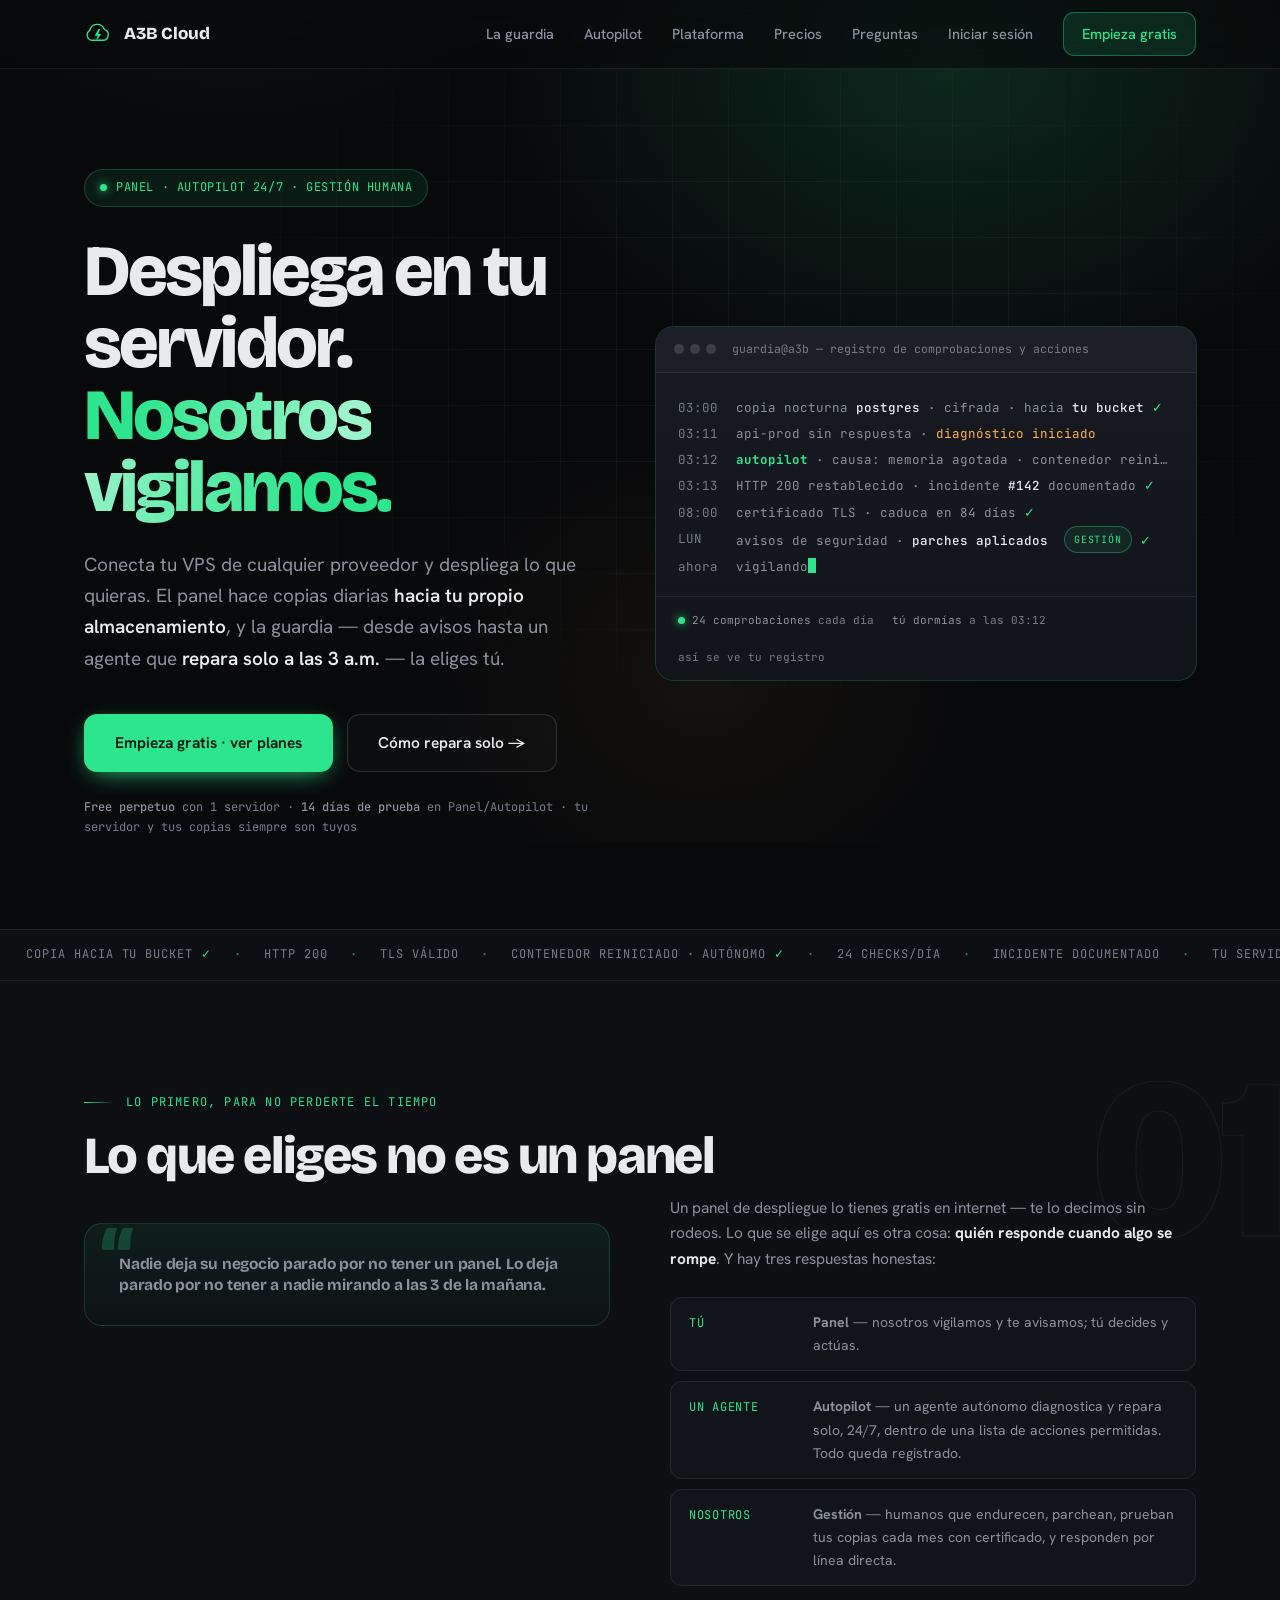
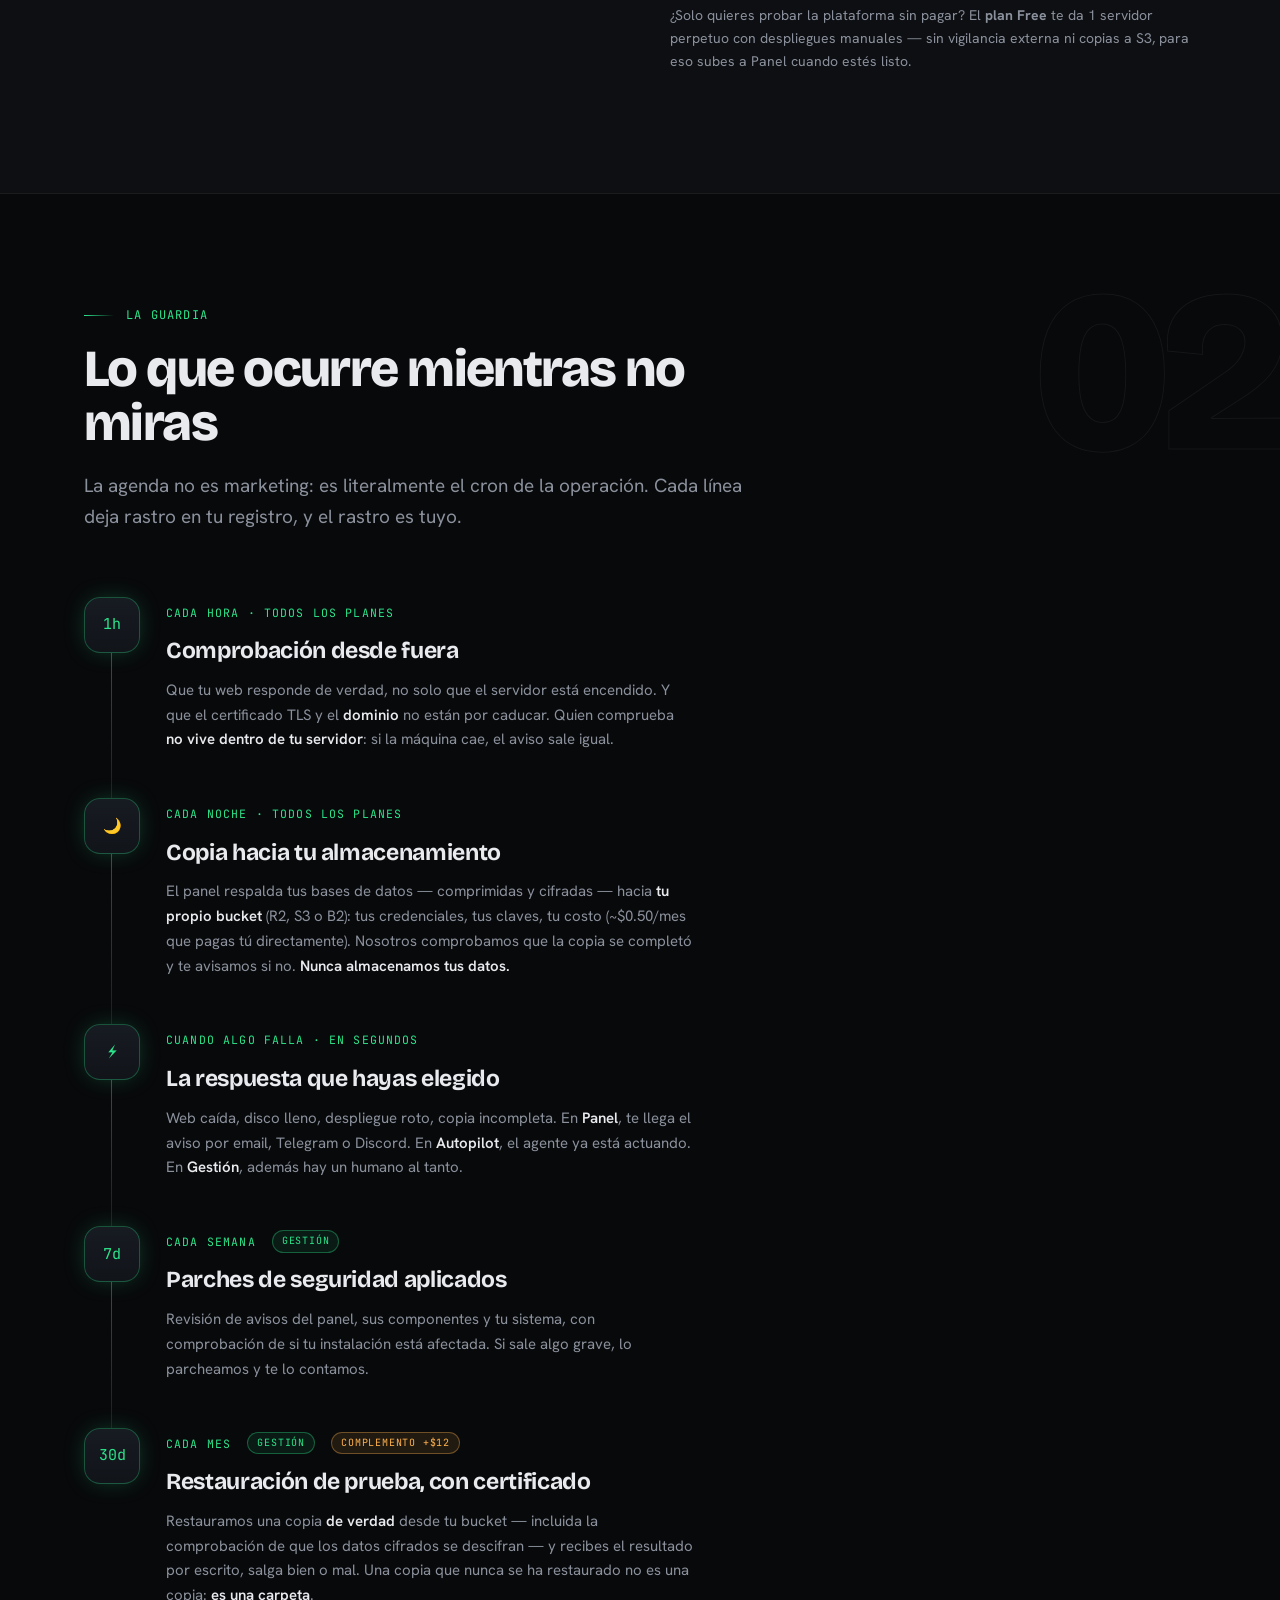
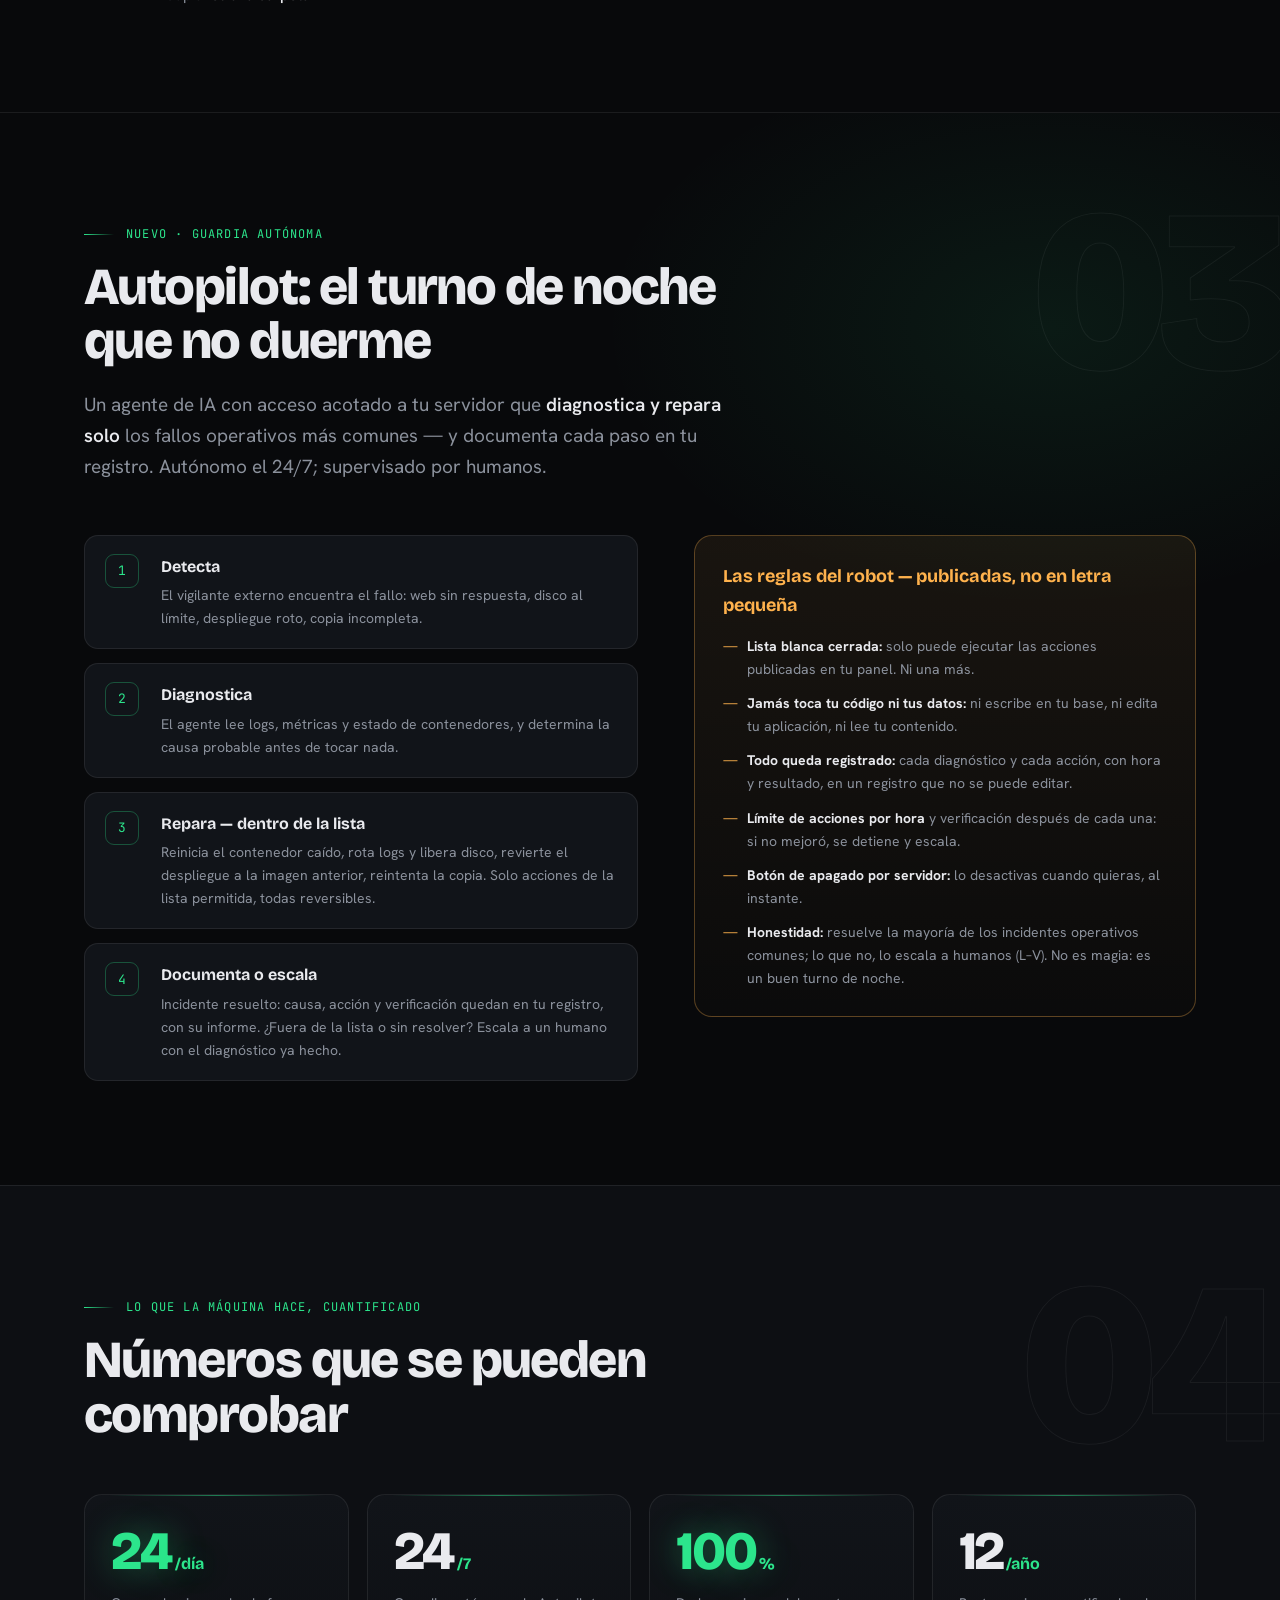
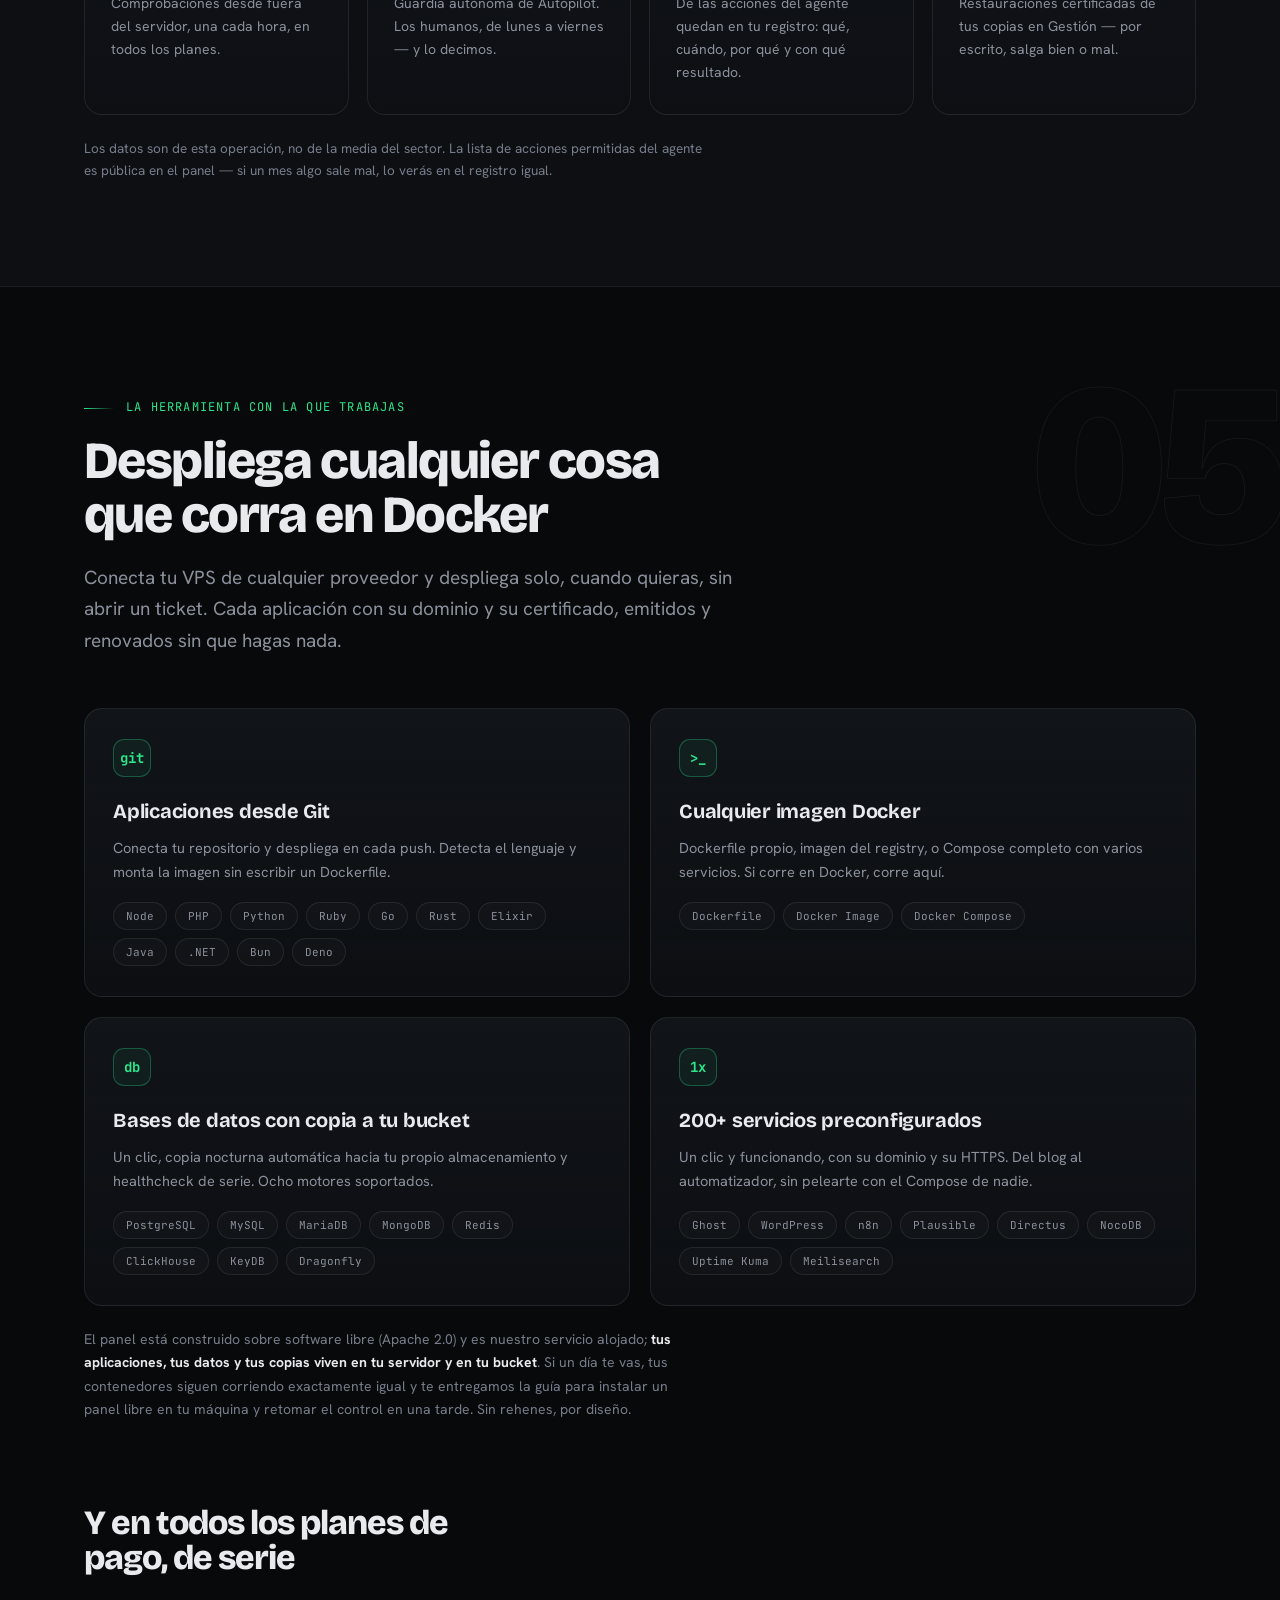
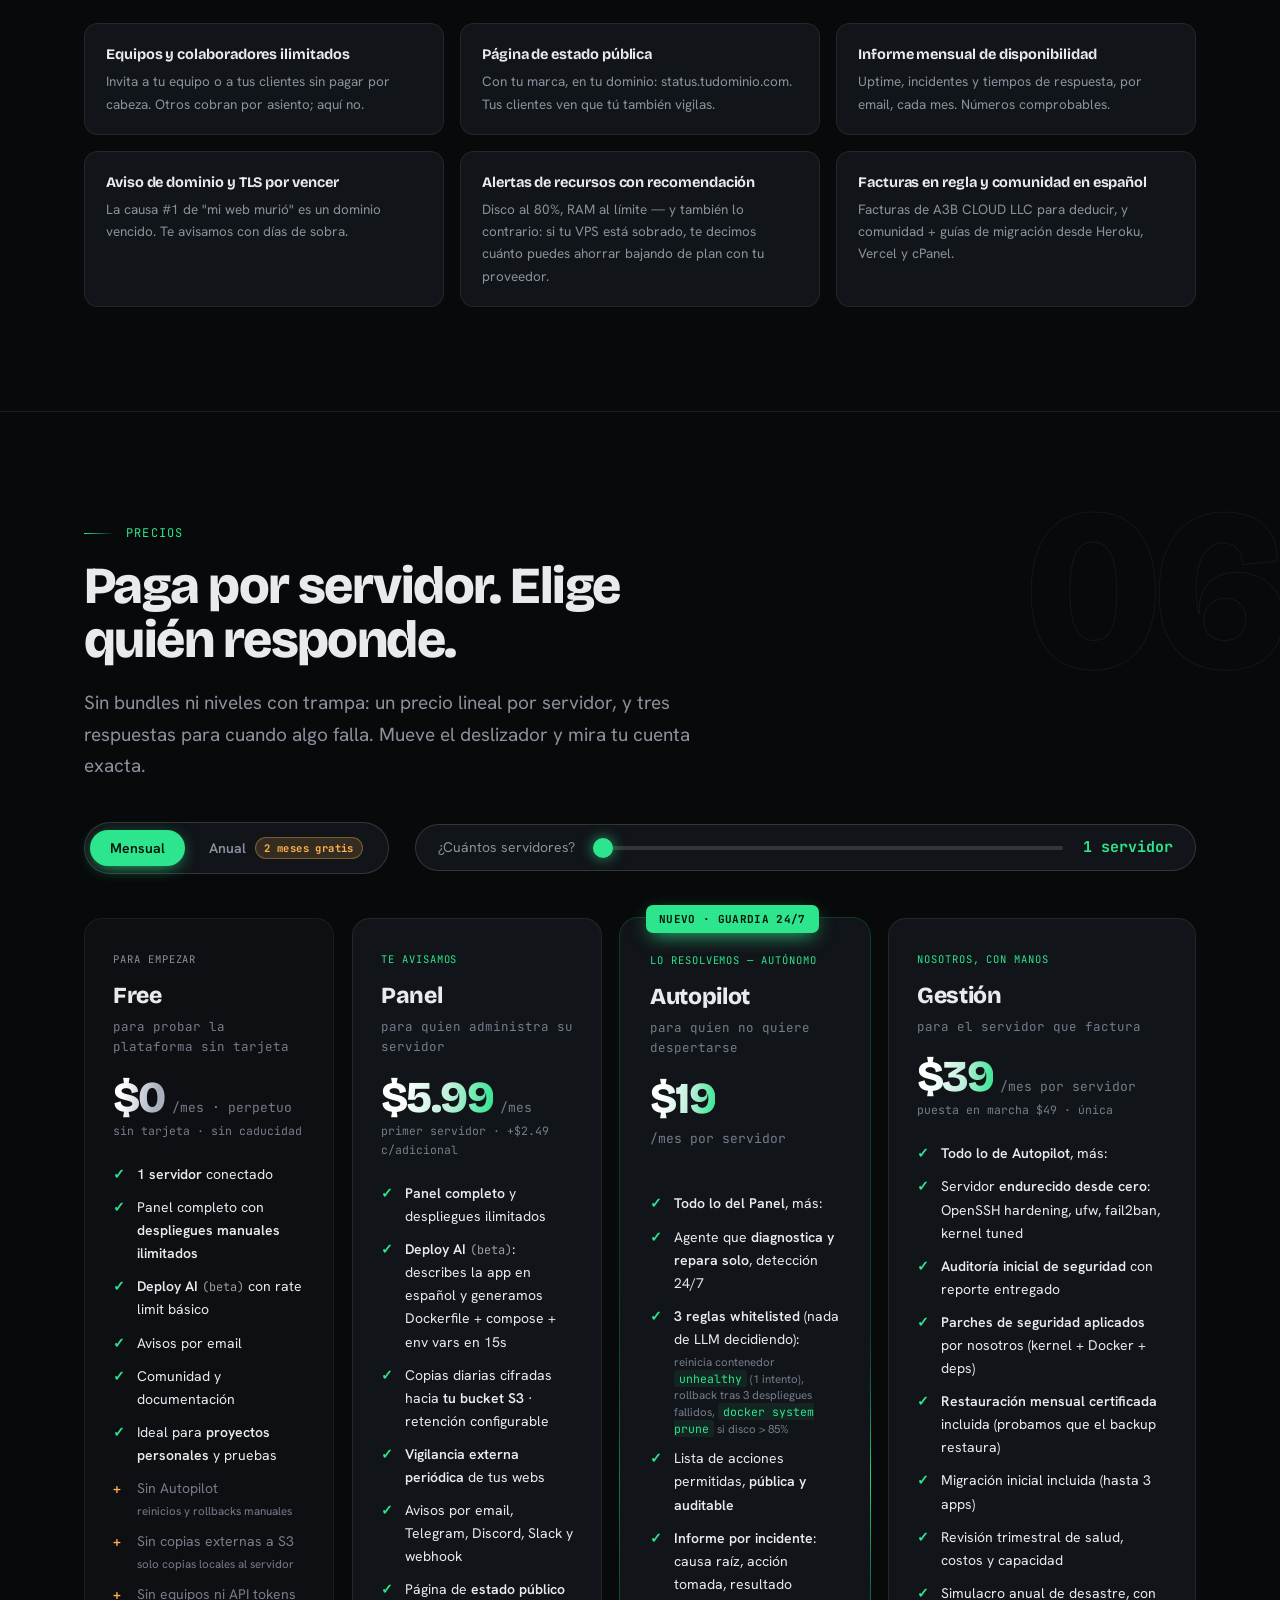
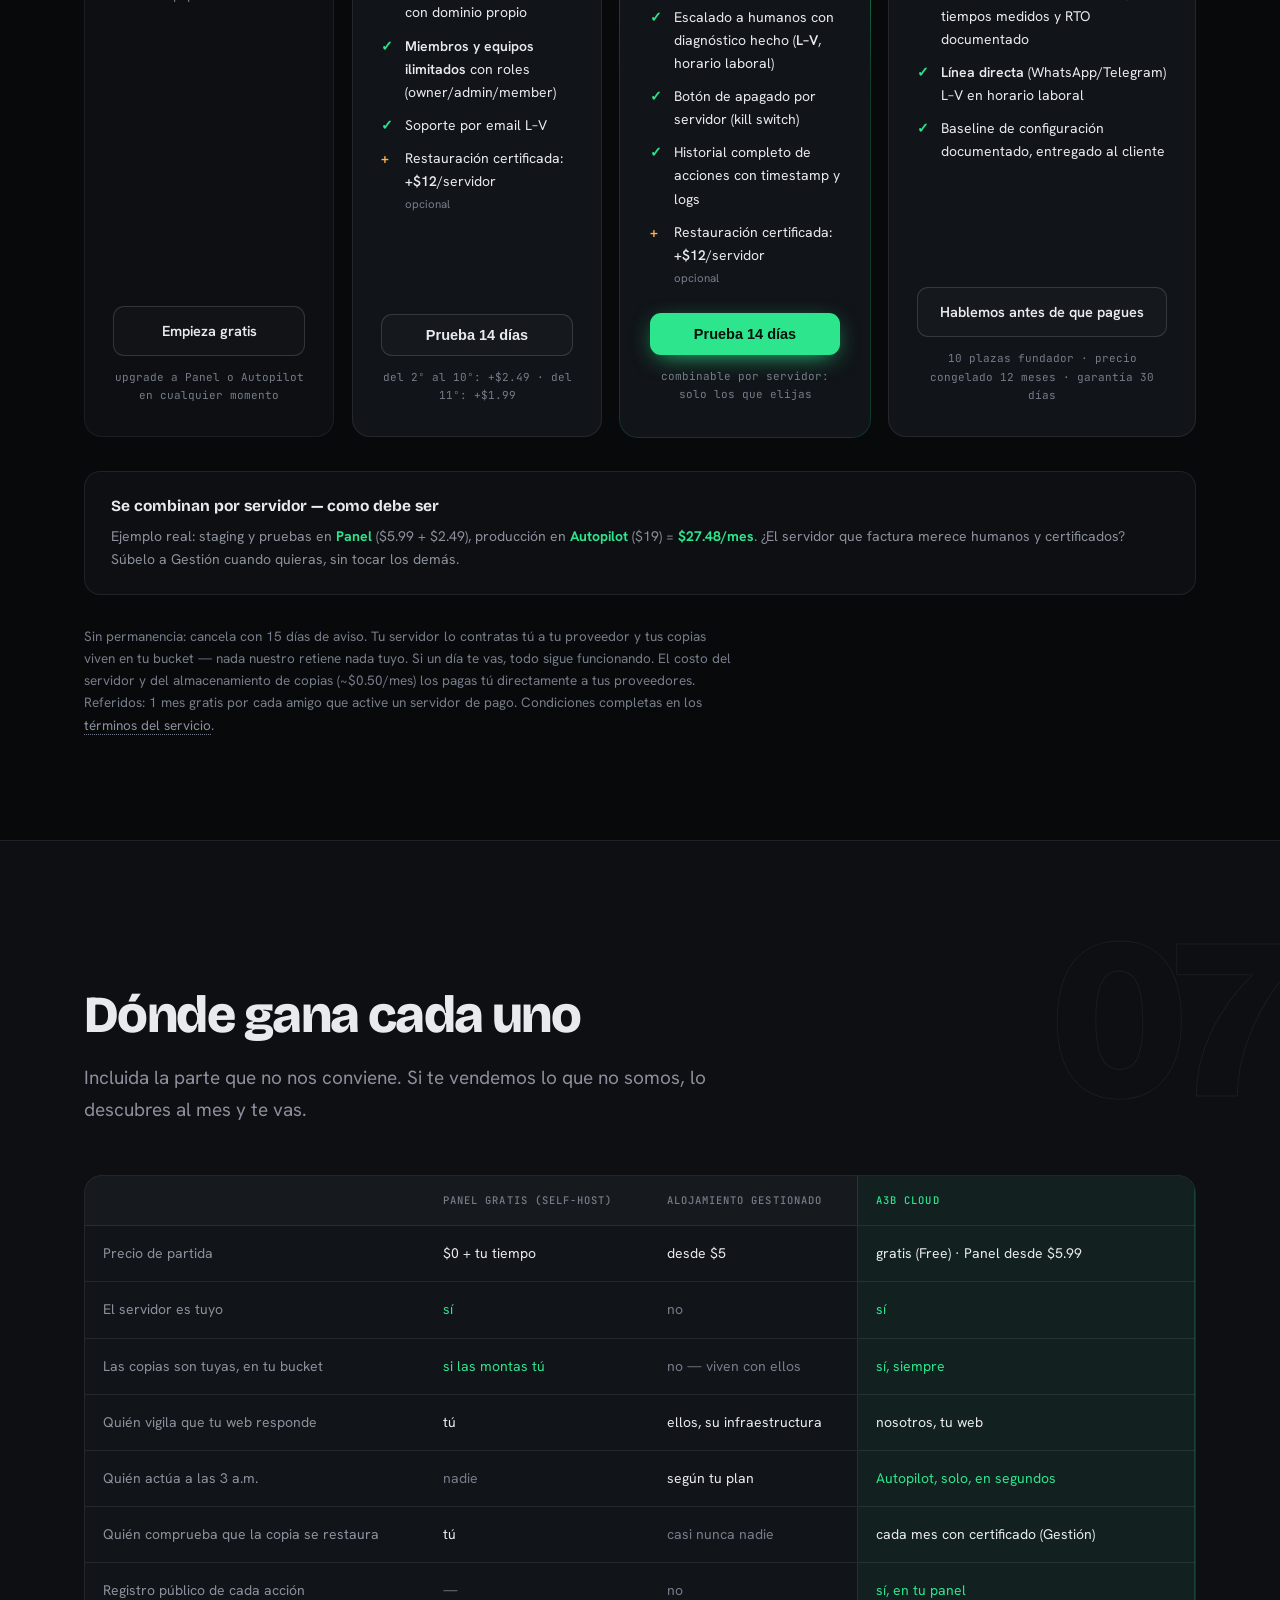
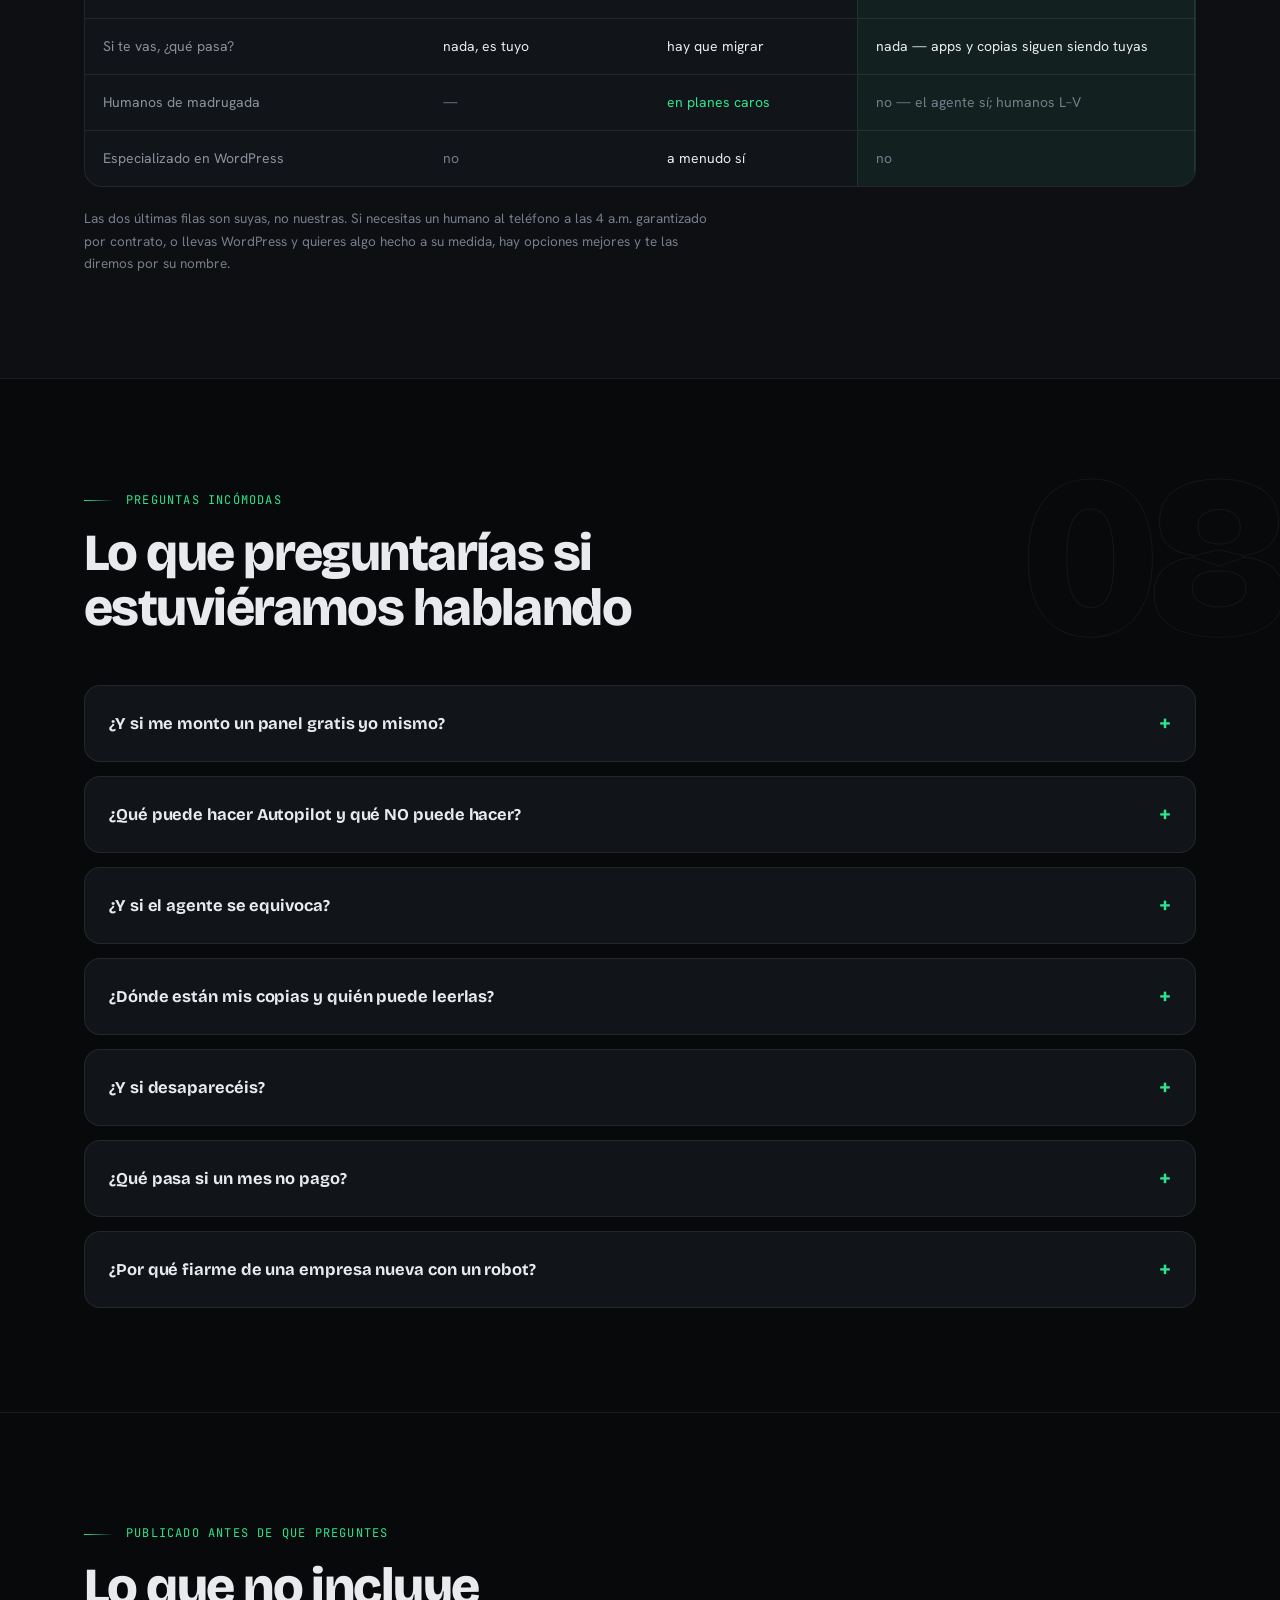
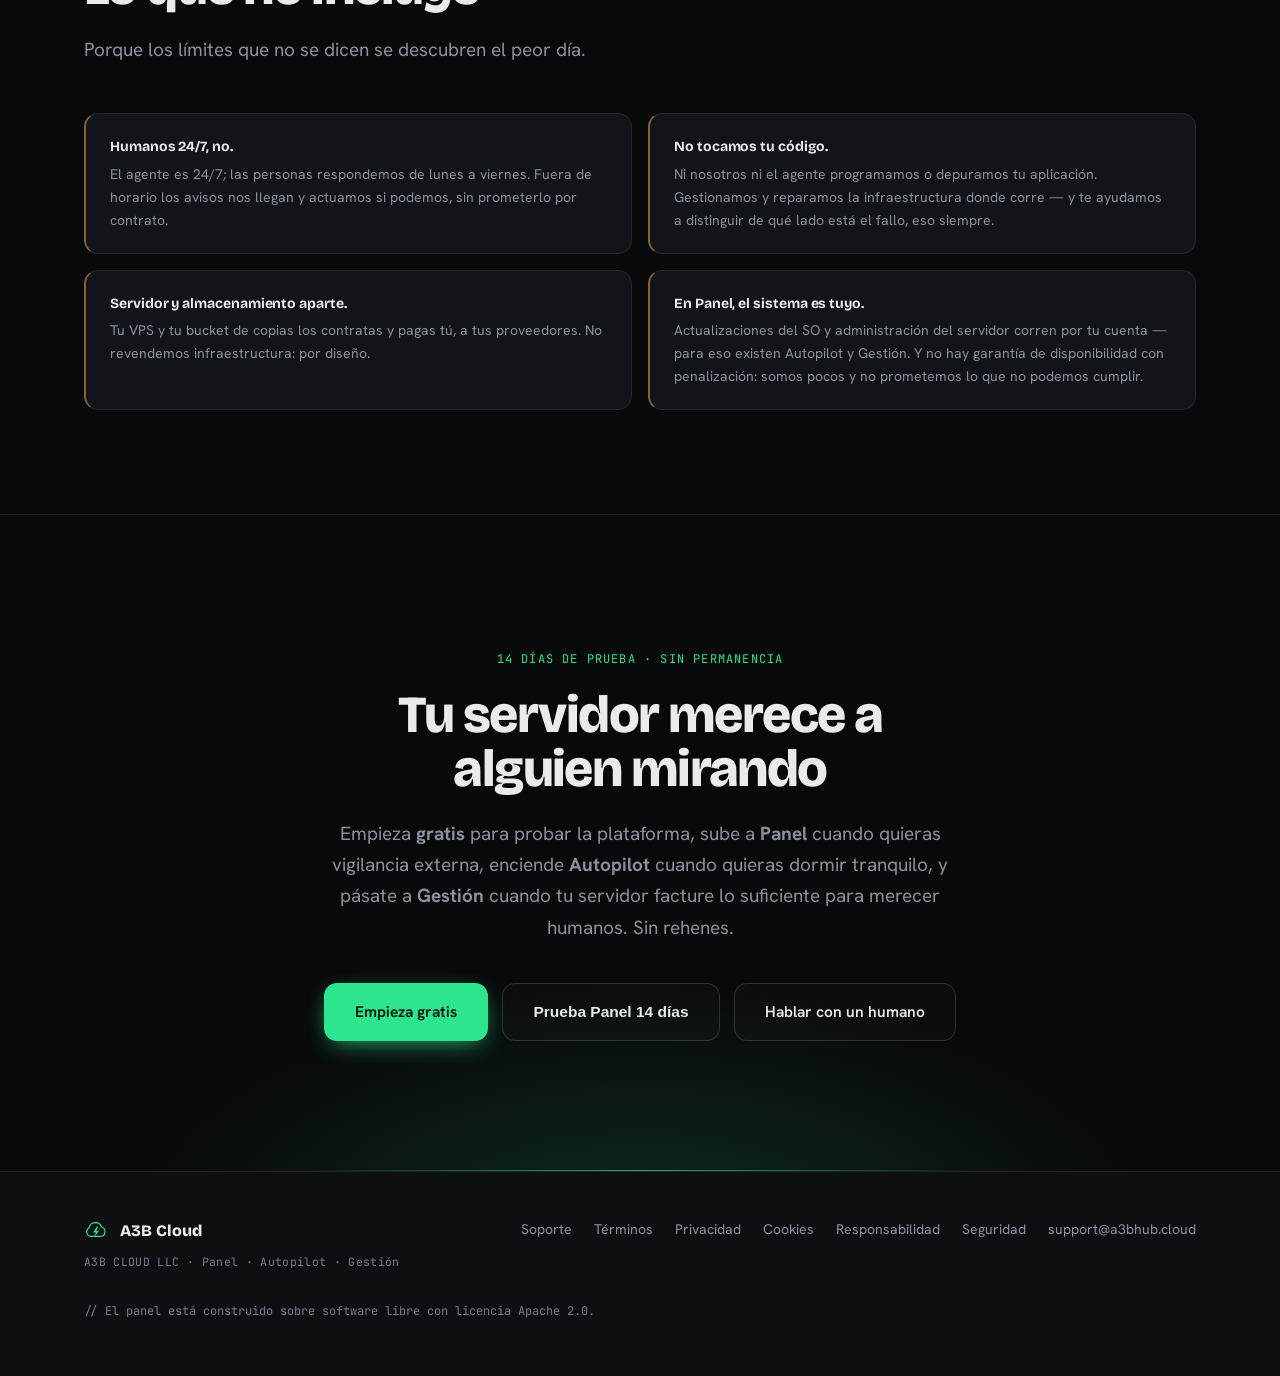
==== commit f9da4aa6: "feat(nav): anadir 'Iniciar sesion' al top nav Enlace al panel (app.a3bhub.cloud/login) para clientes" ====
--- a/index.html
+++ b/index.html
@@ -17,6 +17,7 @@
 <link rel="preconnect" href="https://fonts.googleapis.com">
 <link rel="preconnect" href="https://fonts.gstatic.com" crossorigin>
 <link href="https://fonts.googleapis.com/css2?family=Bricolage+Grotesque:opsz,wght@12..96,600..800&family=Hanken+Grotesk:wght@400;500;600;700&family=JetBrains+Mono:wght@400;500;700&display=swap" rel="stylesheet">
+<script src="https://challenges.cloudflare.com/turnstile/v0/api.js" async defer></script>
 <style>
 /* ══════════════════════════════════════════════════════════════
    A3B CLOUD · Panel / Autopilot / Gestión
@@ -375,6 +376,7 @@
       <a href="#plataforma">Plataforma</a>
       <a href="#precio">Precios</a>
       <a href="#preguntas">Preguntas</a>
+      <a href="https://app.a3bhub.cloud/login" rel="noopener">Iniciar sesión</a>
       <a class="btn btn-primary" href="#precio">Empieza gratis</a>
     </nav>
   </div>
@@ -981,6 +983,7 @@
     <form novalidate>
       <label for="signupEmail" class="signup-label">Tu correo</label>
       <input id="signupEmail" type="email" required autocomplete="email" placeholder="tu@correo.com" class="signup-input">
+      <div class="cf-turnstile signup-turnstile" data-sitekey="0x4AAAAAAELc6oEEUQTJoplv" data-action="turnstile-spin-v2" data-theme="dark"></div>
       <p class="signup-error" data-signup-error hidden></p>
       <button type="submit" class="btn btn-primary btn-big signup-submit" data-signup-submit>Ir a pagar</button>
     </form>
@@ -1002,6 +1005,7 @@
 .signup-input{width:100%;background:var(--bg,#08090b);border:1px solid var(--border-2,rgba(255,255,255,.14));color:var(--text,#e9eaee);font-family:inherit;font-size:16px;padding:14px 16px;border-radius:10px;outline:none;transition:border-color .15s}
 .signup-input:focus{border-color:var(--signal,#2ce58c)}
 .signup-error{color:var(--danger,#ff5d5d);font-size:14px;margin:10px 0 0;padding:10px 12px;background:rgba(255,93,93,.08);border:1px solid rgba(255,93,93,.2);border-radius:8px}
+.signup-turnstile{margin-top:16px;display:flex;justify-content:center;min-height:65px}
 .signup-submit{width:100%;margin-top:16px;justify-content:center}
 .signup-submit:disabled{opacity:.6;cursor:progress}
 .signup-legal{color:var(--faint,#767d8a);font-size:12px;text-align:center;margin-top:18px;line-height:1.5}
@@ -1049,11 +1053,30 @@
   document.addEventListener('keydown',function(e){if(e.key==='Escape'&&!overlay.hidden)closeModal();});
   overlay.querySelector('[data-signup-close]').addEventListener('click',closeModal);
 
+  // Tokens Turnstile son single-use. Cualquier rama que NO navegue fuera
+  // (error de validacion cliente, error del servidor, error de red) debe
+  // resetear el widget para que el proximo submit obtenga un token fresco.
+  function resetTurnstile(){
+    try{window.turnstile&&window.turnstile.reset();}catch(_){}
+  }
+  function failSubmit(msg){
+    errorBox.textContent=msg;
+    errorBox.hidden=false;
+    submit.disabled=false;
+    submit.textContent='Ir a pagar';
+    resetTurnstile();
+  }
+
   form.addEventListener('submit',function(e){
     e.preventDefault();
     var email=emailInput.value.trim();
     if(!email||!/^[^@\s]+@[^@\s]+\.[^@\s]+$/.test(email)){
-      errorBox.textContent='Introduce un correo valido.';errorBox.hidden=false;return;
+      failSubmit('Introduce un correo valido.');return;
+    }
+    var tsField=form.querySelector('[name="cf-turnstile-response"]');
+    var tsToken=tsField?tsField.value:'';
+    if(!tsToken){
+      failSubmit('Completa la verificacion humana antes de continuar.');return;
     }
     var ctx=readContext();
     submit.disabled=true;submit.textContent='Creando sesion...';
@@ -1061,17 +1084,13 @@
     fetch(api,{
       method:'POST',
       headers:{'Content-Type':'application/json','Accept':'application/json'},
-      body:JSON.stringify({email:email,tier:currentTier,servers:ctx.servers,billing:ctx.billing})
+      body:JSON.stringify({email:email,tier:currentTier,servers:ctx.servers,billing:ctx.billing,'cf-turnstile-response':tsToken})
     }).then(function(r){return r.json().then(function(d){return {ok:r.ok,d:d};});})
     .then(function(res){
       if(res.ok&&res.d.url){location.href=res.d.url;return;}
-      errorBox.textContent=res.d.error||'No se pudo iniciar el pago. Prueba de nuevo o escribe a support@a3bhub.cloud.';
-      errorBox.hidden=false;
-      submit.disabled=false;submit.textContent='Ir a pagar';
+      failSubmit(res.d.error||'No se pudo iniciar el pago. Prueba de nuevo o escribe a support@a3bhub.cloud.');
     }).catch(function(){
-      errorBox.textContent='Sin conexion con el servidor. Prueba de nuevo o escribe a support@a3bhub.cloud.';
-      errorBox.hidden=false;
-      submit.disabled=false;submit.textContent='Ir a pagar';
+      failSubmit('Sin conexion con el servidor. Prueba de nuevo o escribe a support@a3bhub.cloud.');
     });
   });
 })();
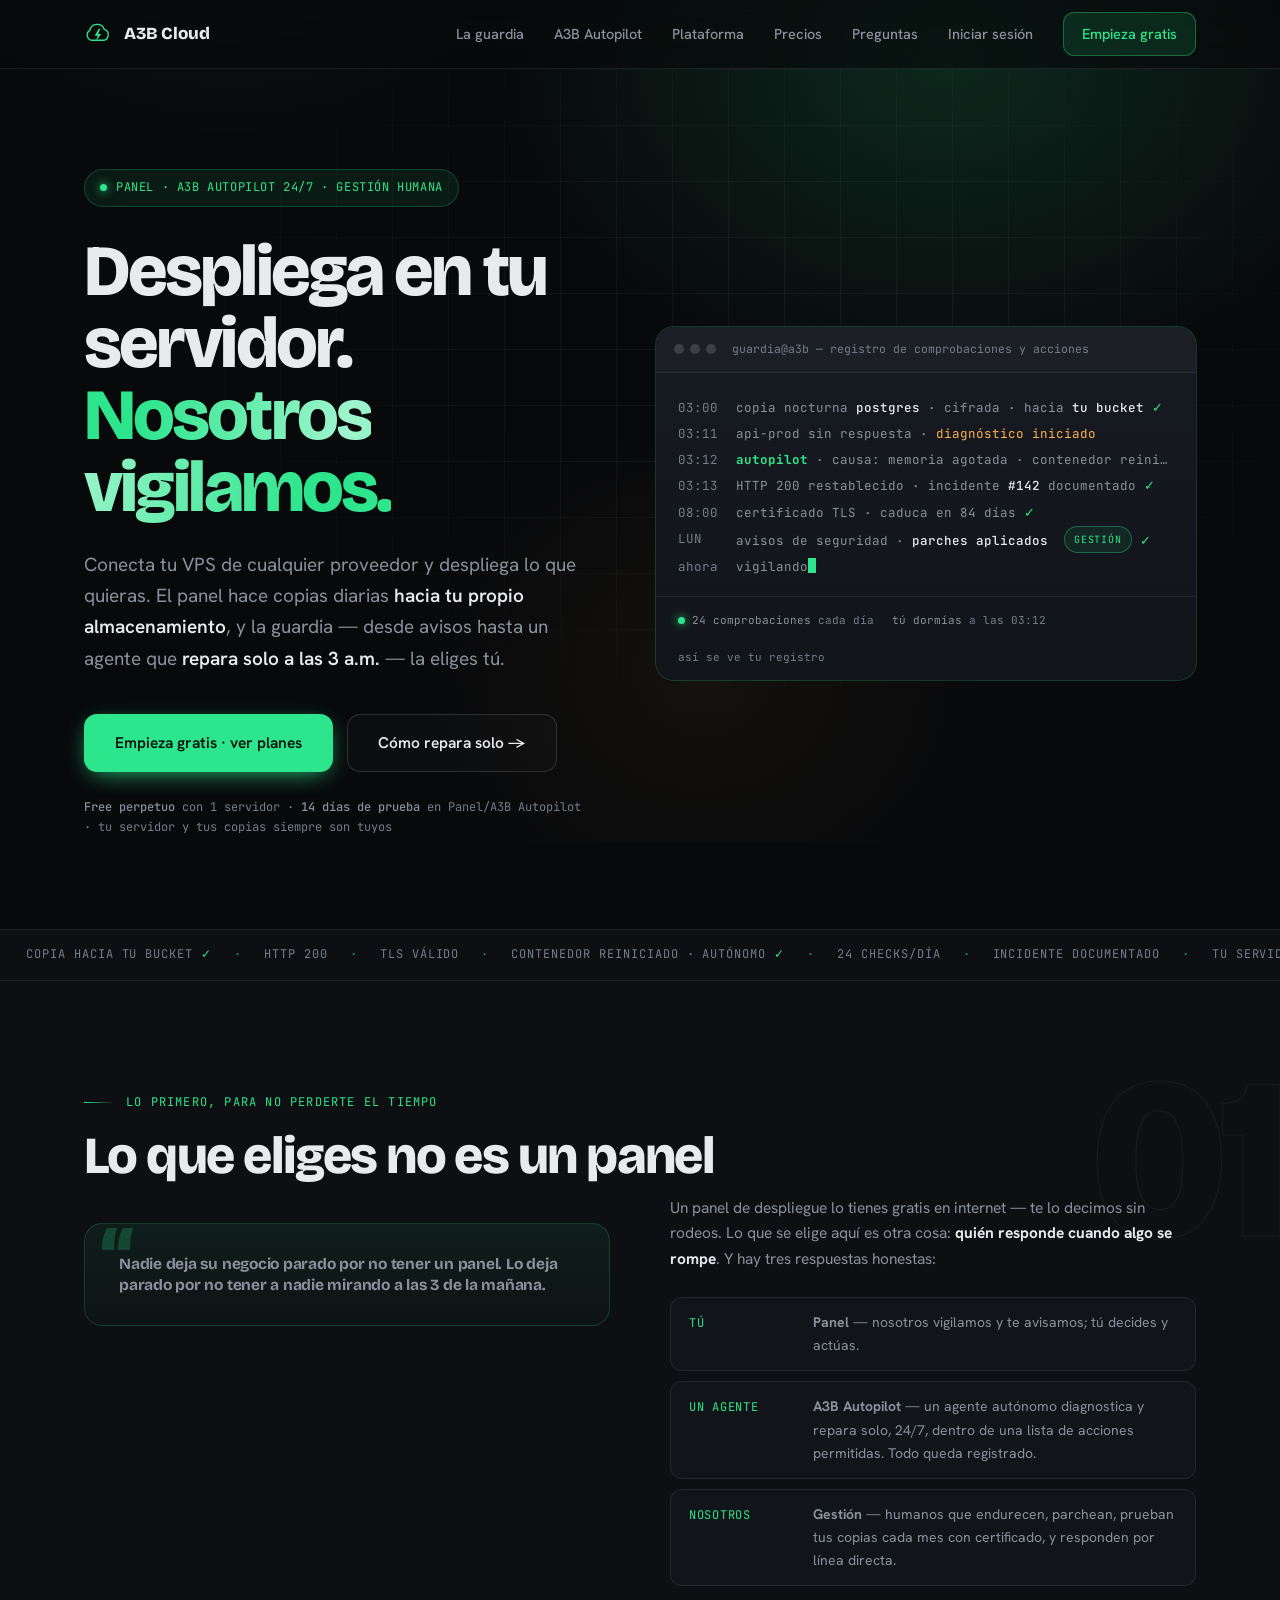
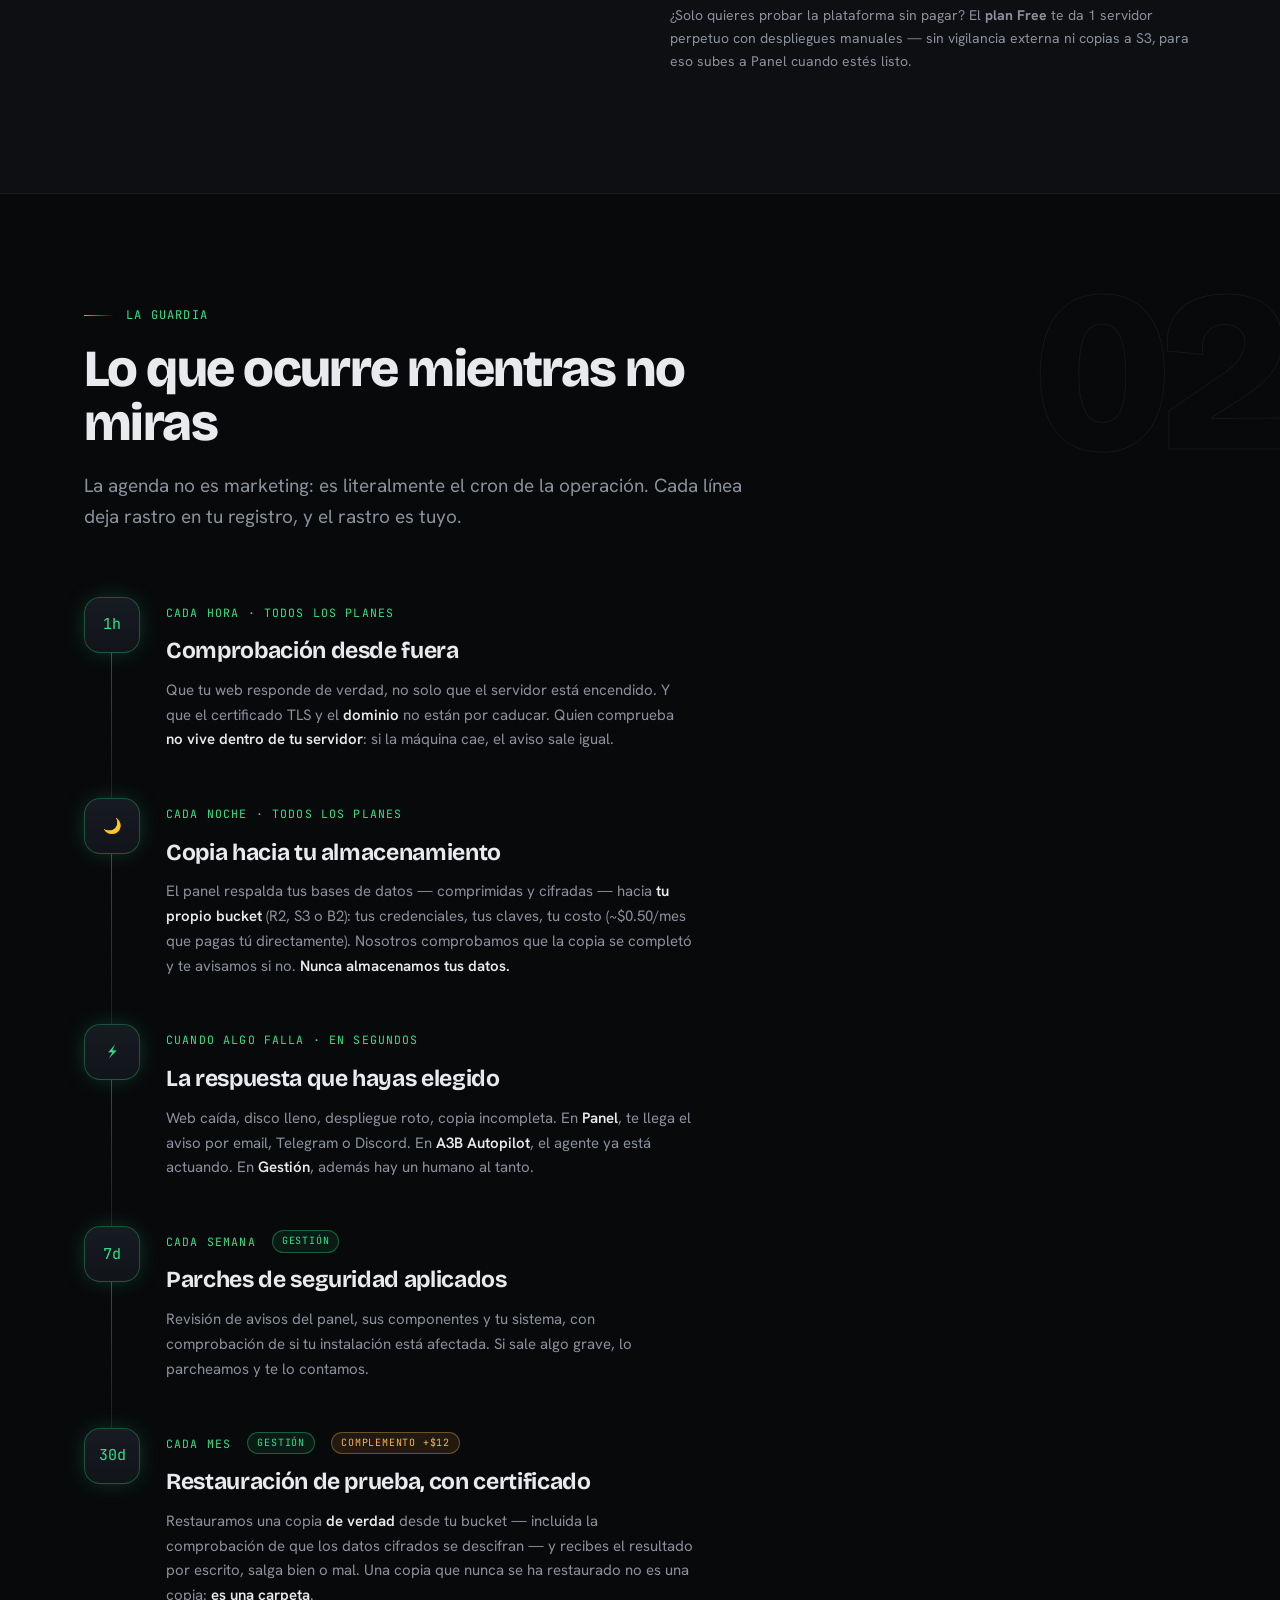
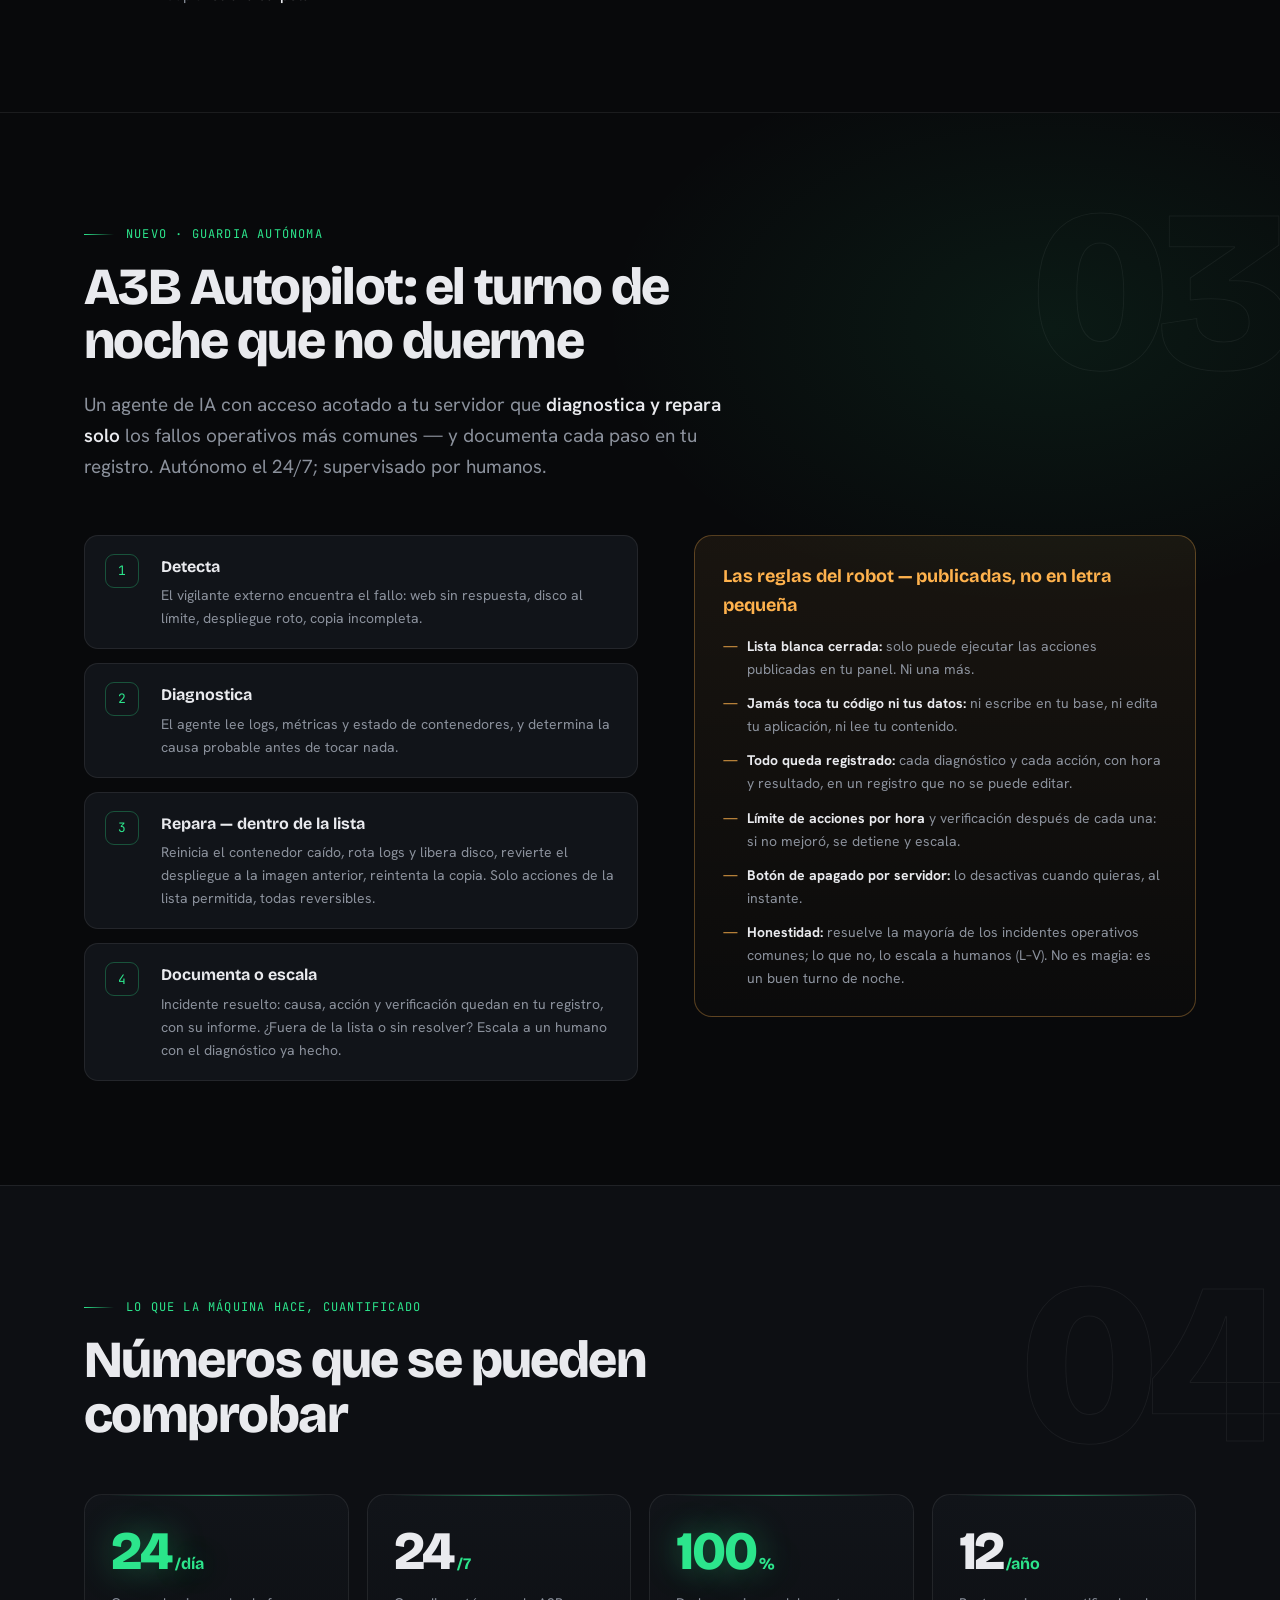
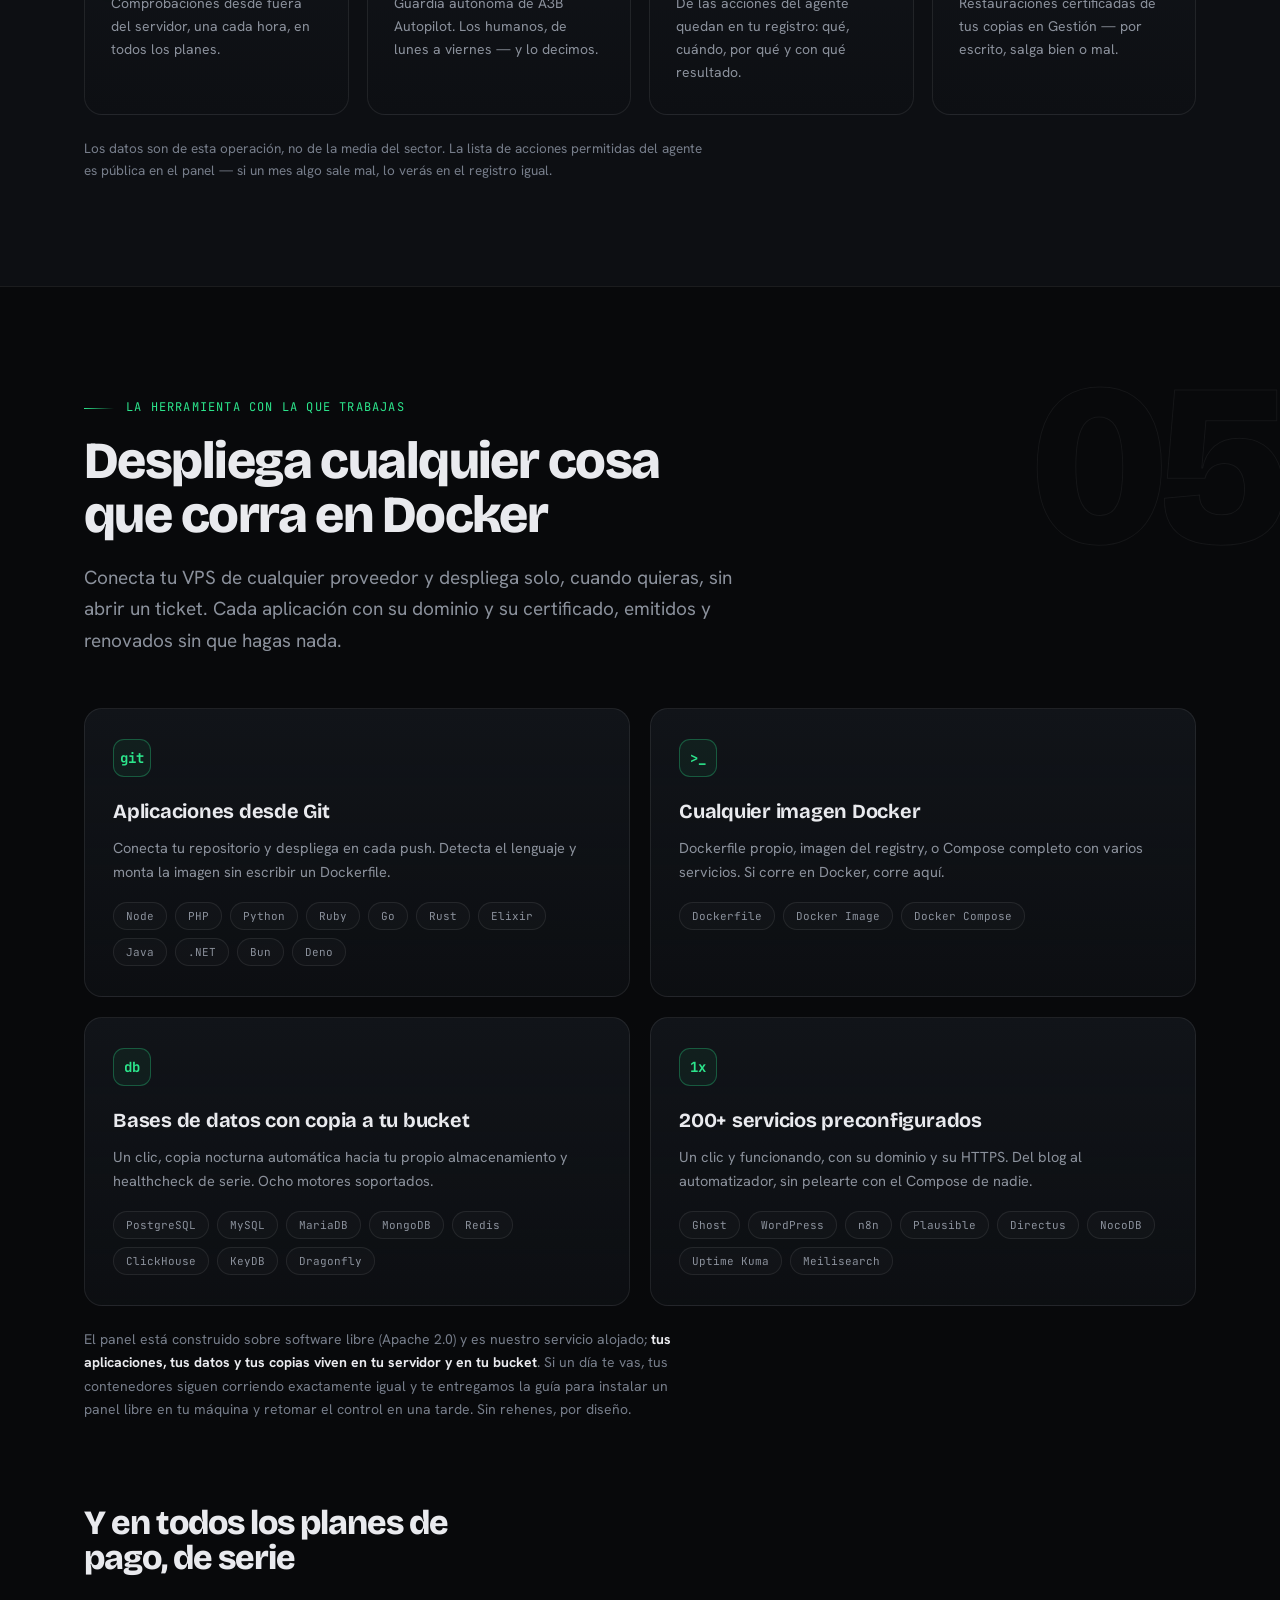
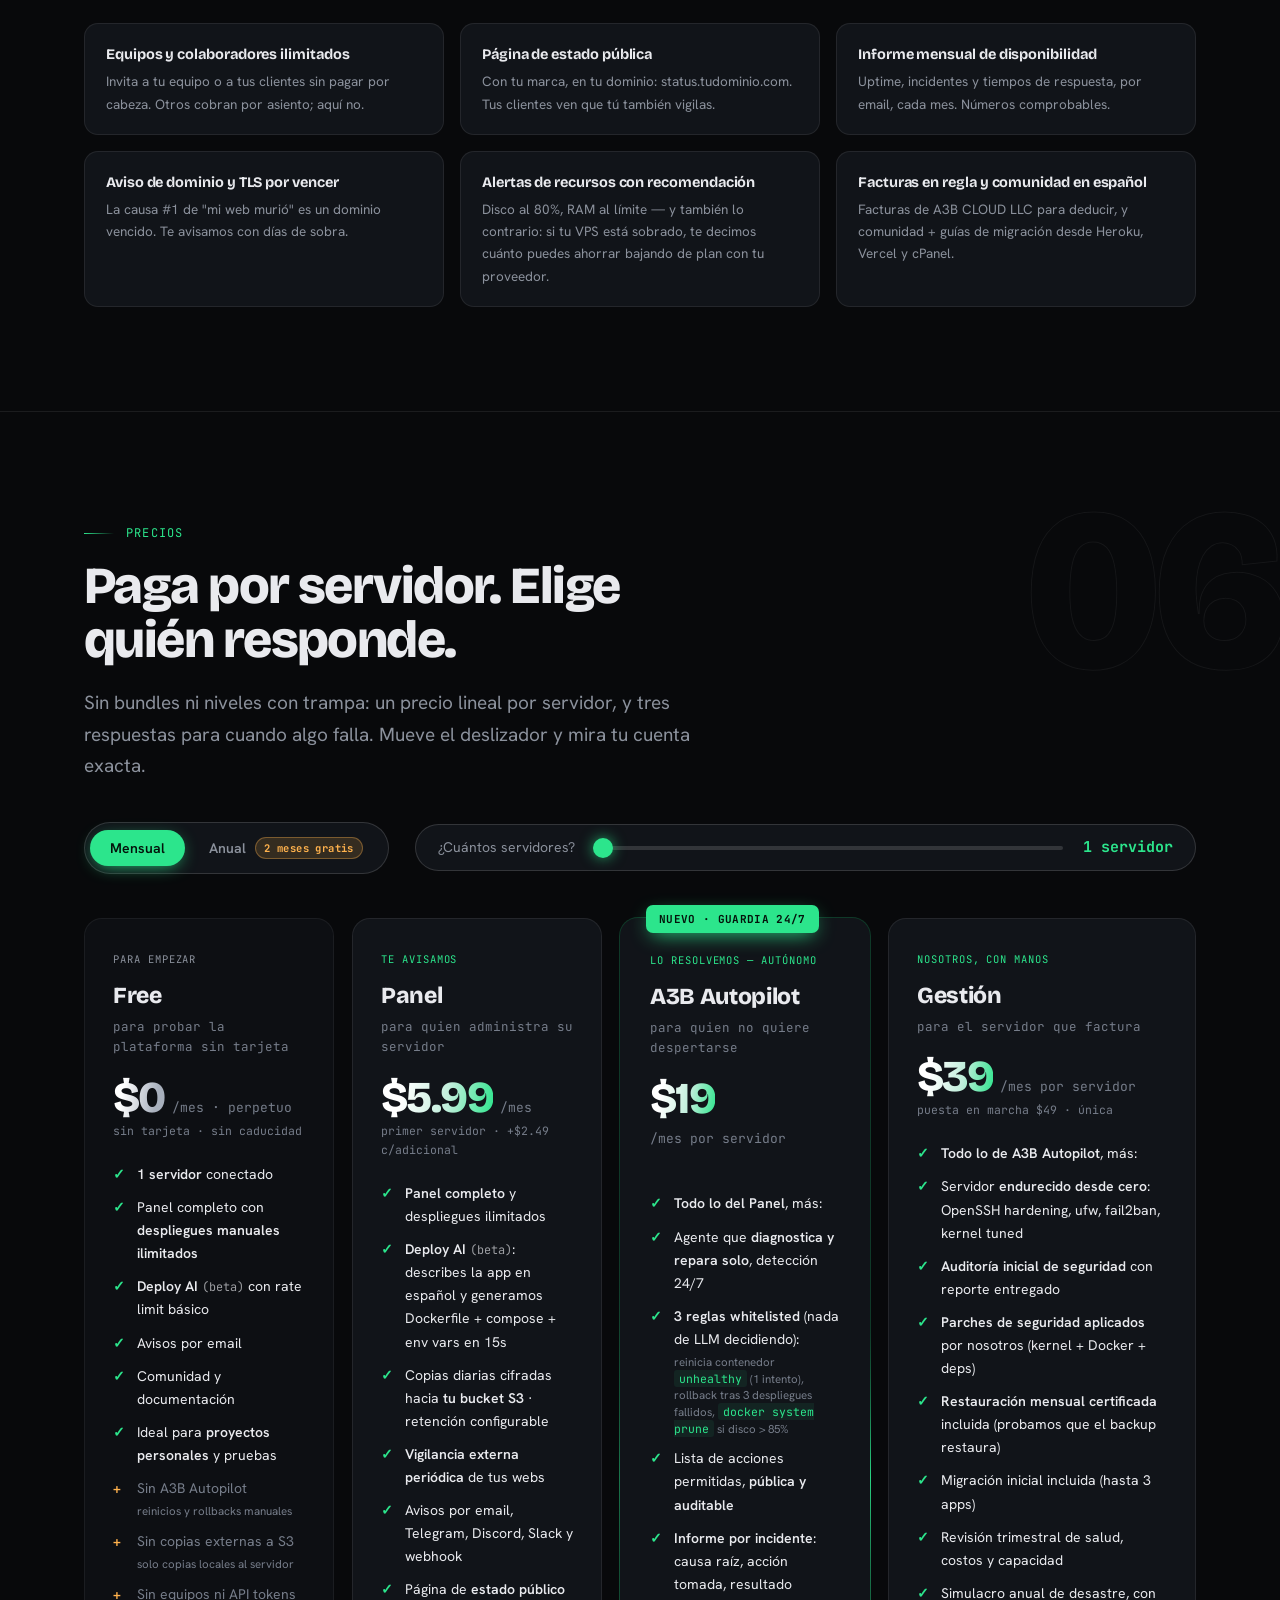
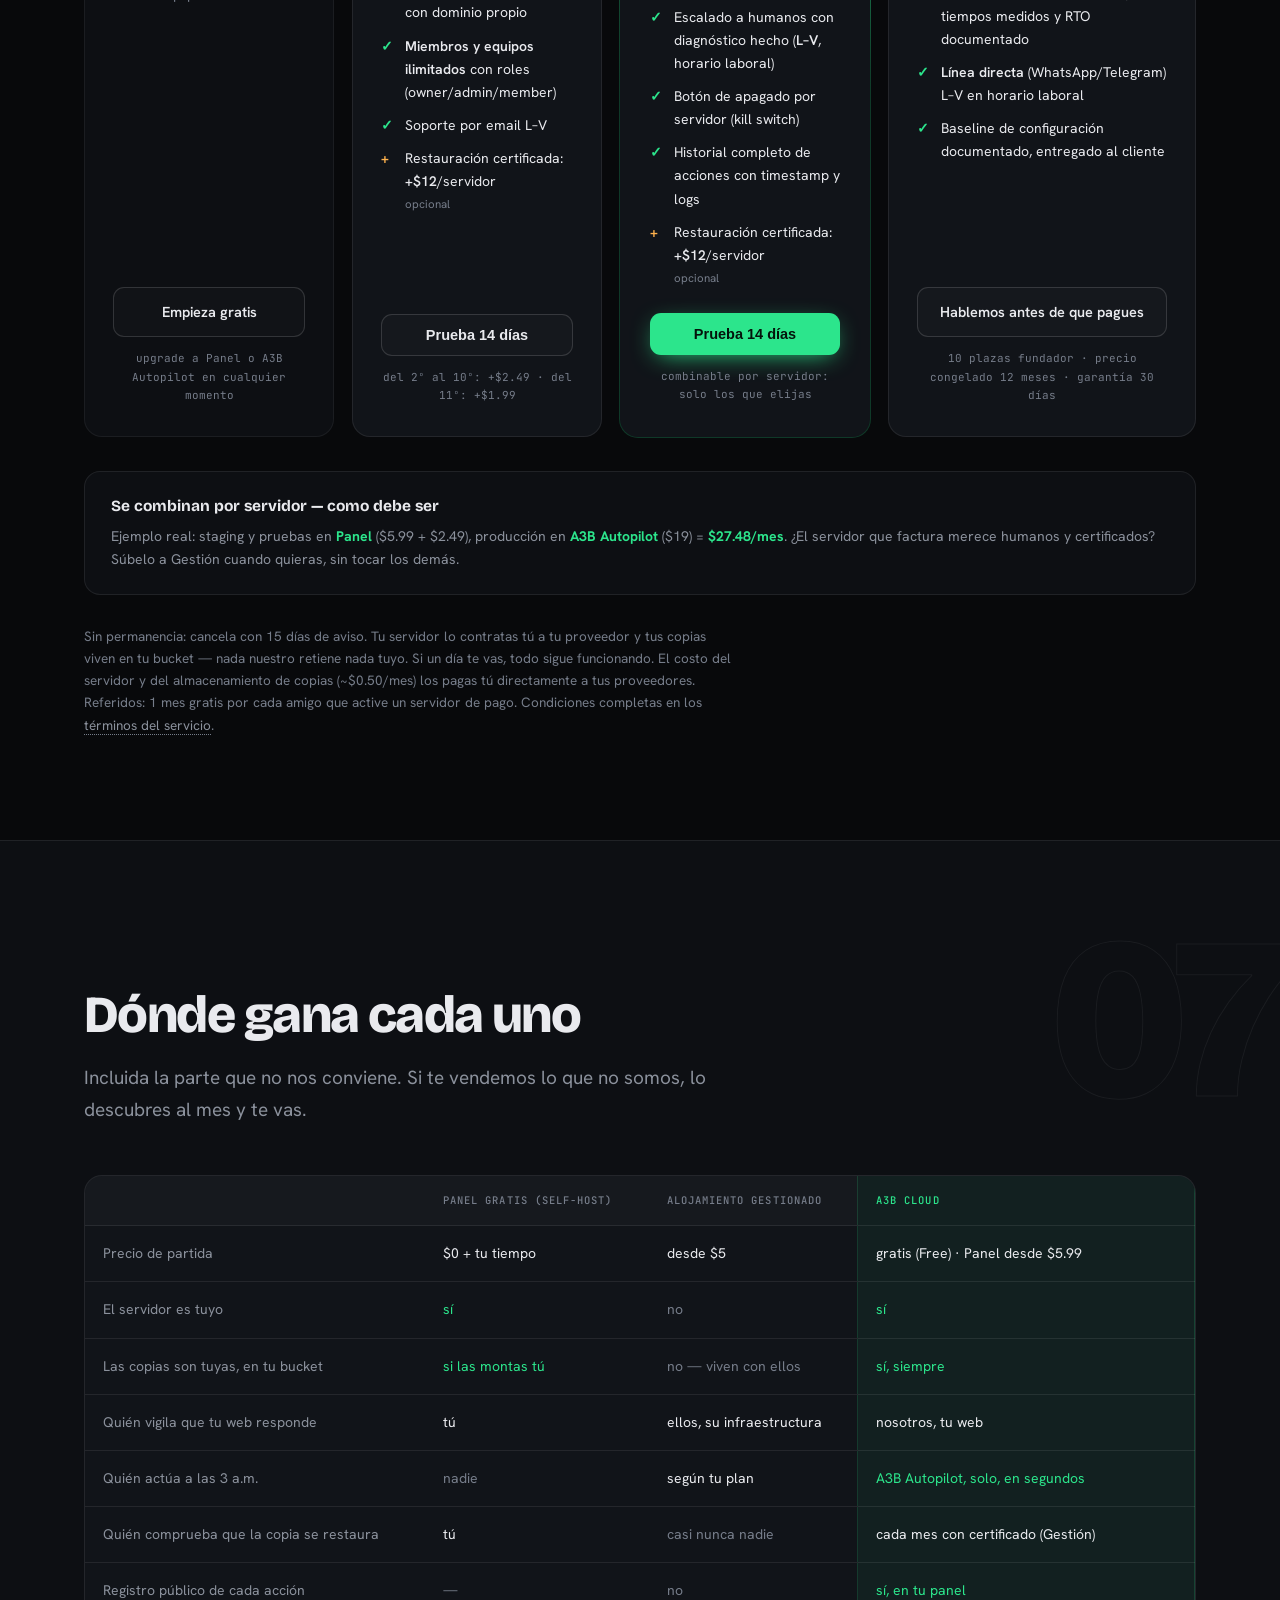
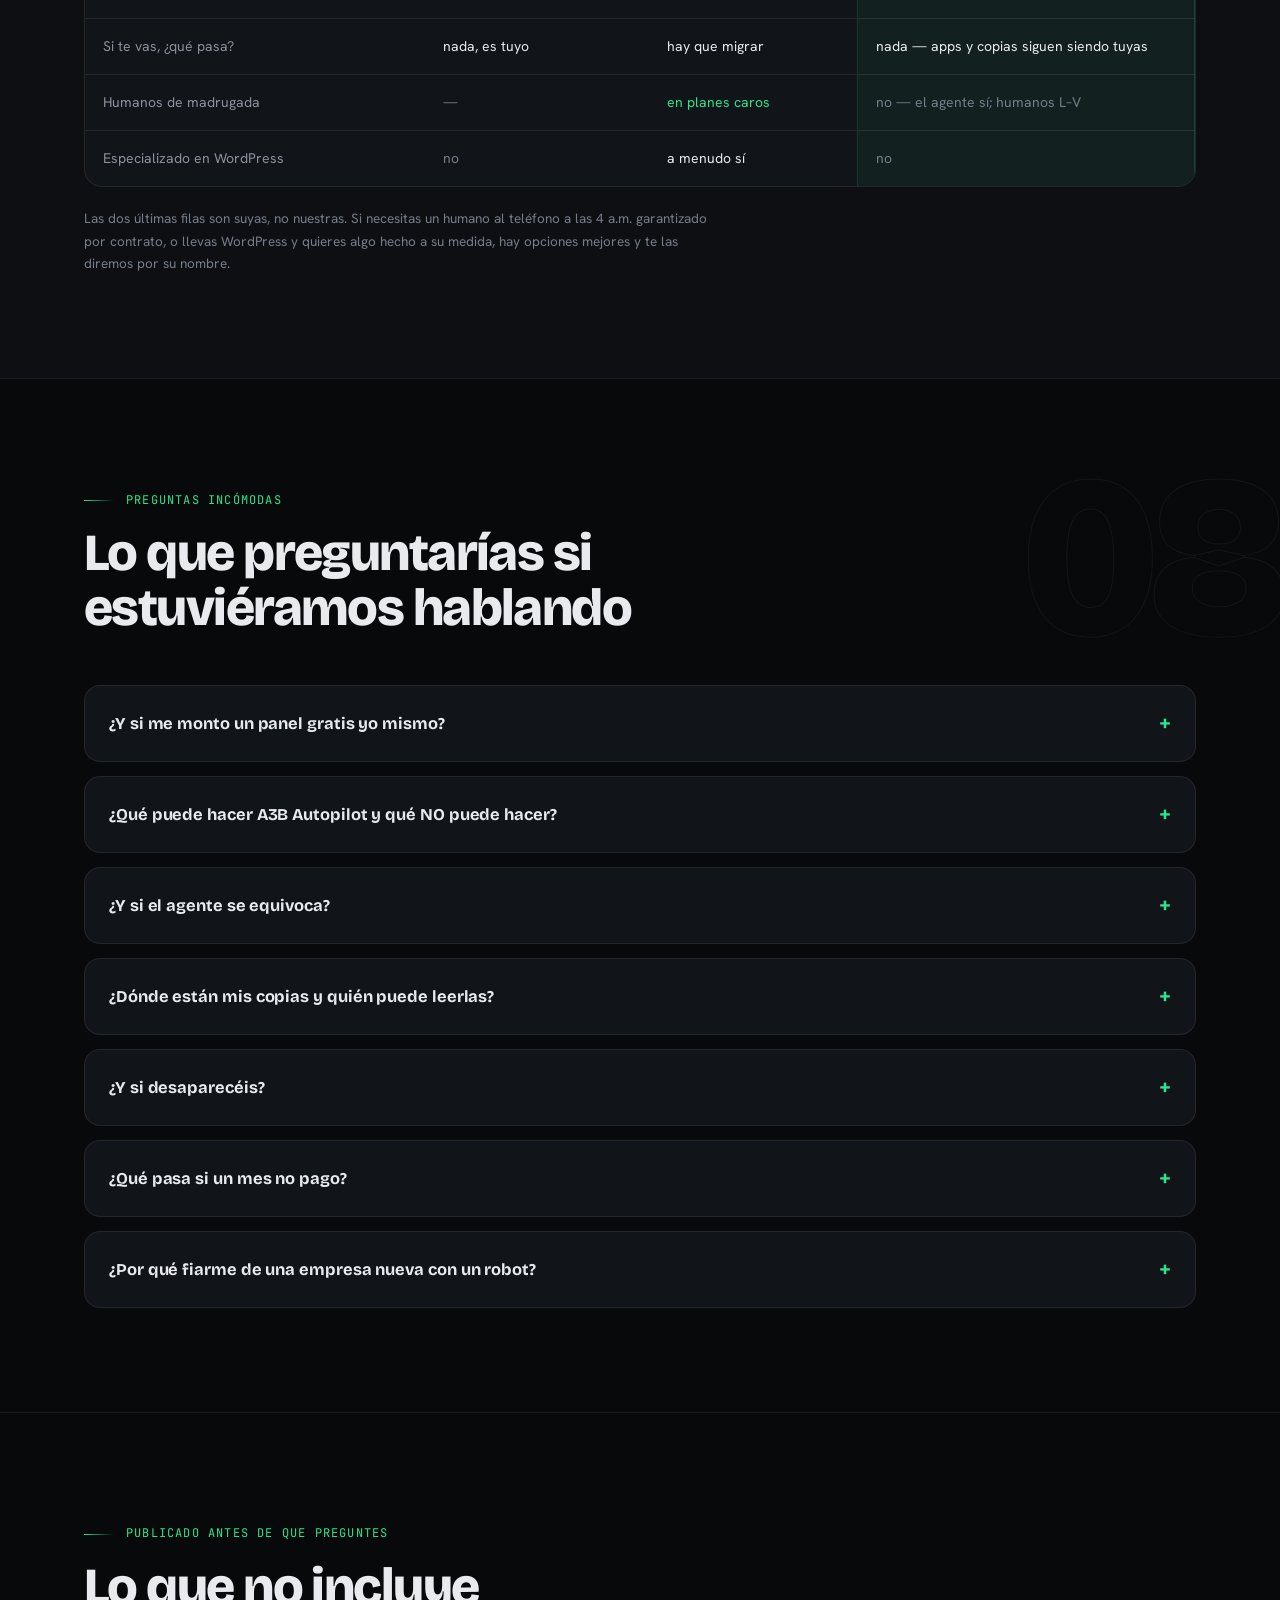
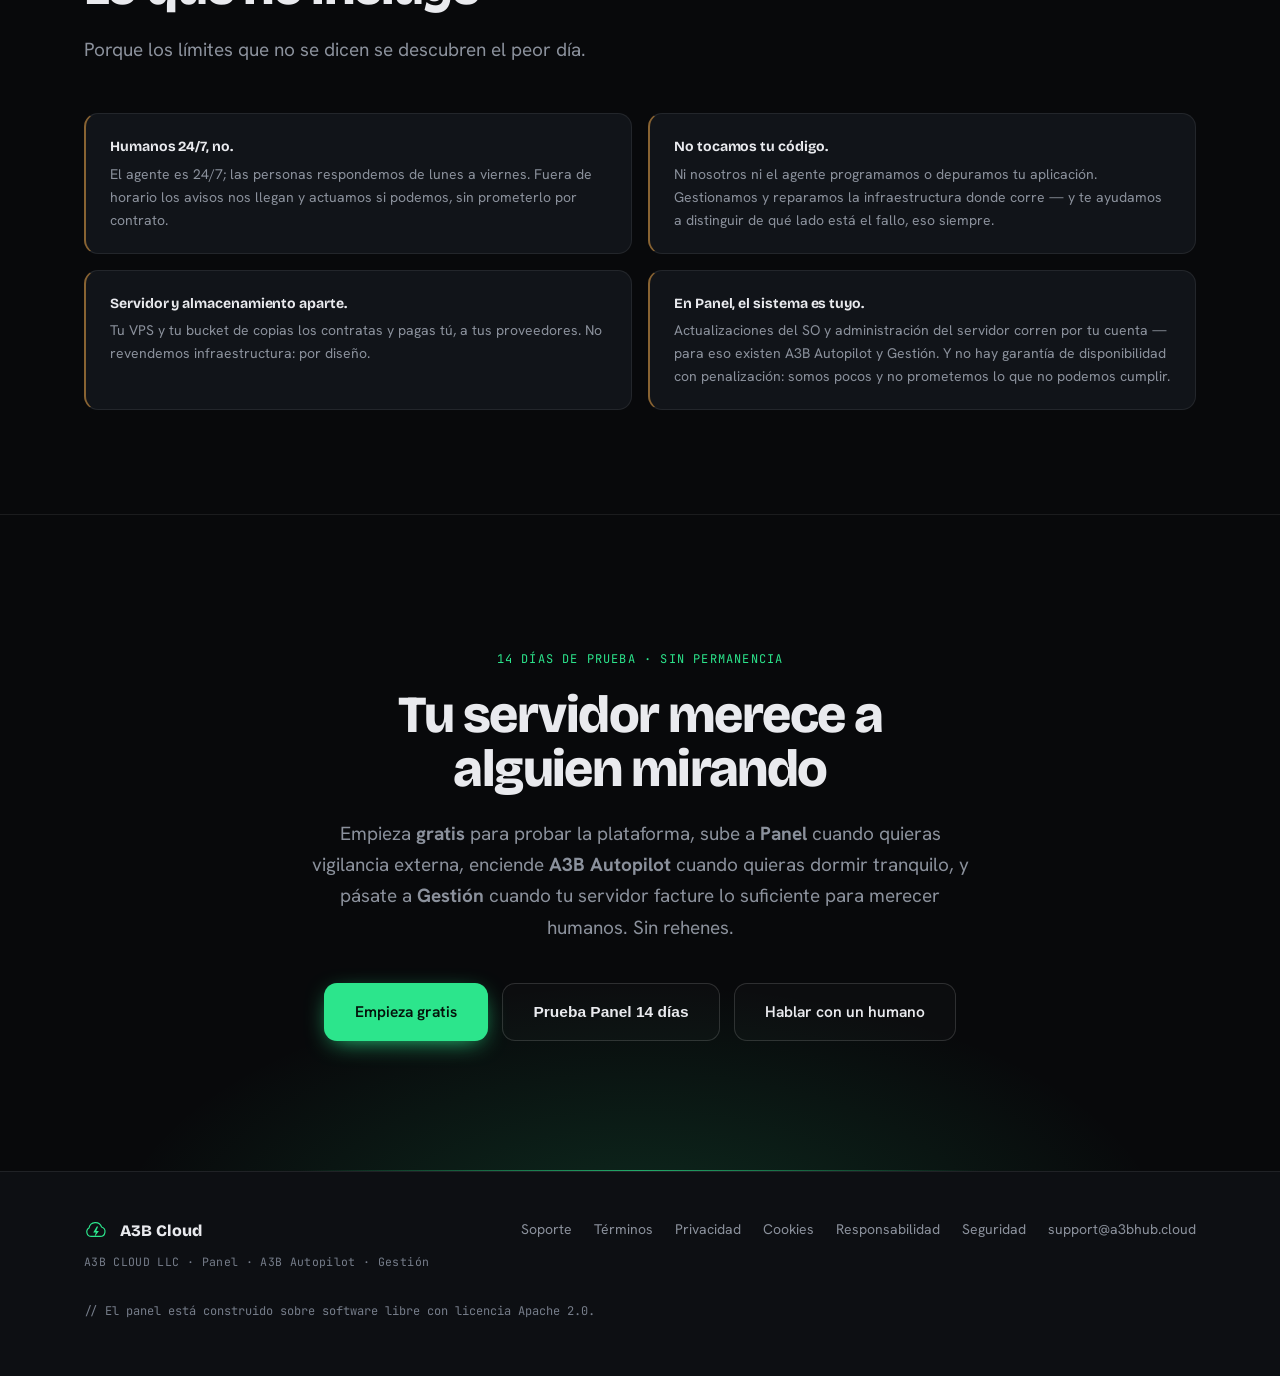
==== commit f123b1c5: "feat(brand): rename display Autopilot -> A3B Autopilot en todas las paginas Coherente con el rename " ====
--- a/index.html
+++ b/index.html
@@ -4,10 +4,10 @@
 <meta charset="UTF-8">
 <meta name="viewport" content="width=device-width, initial-scale=1">
 <title>A3B Cloud — Despliega en tu servidor. Nosotros vigilamos.</title>
-<meta name="description" content="Plataforma de despliegue y vigilancia para servidores propios. Empieza gratis con 1 servidor · Panel desde $5.99 · guardia autónoma 24/7 con Autopilot · gestión humana con restauración certificada. Tu servidor, tus copias, tu control.">
+<meta name="description" content="Plataforma de despliegue y vigilancia para servidores propios. Empieza gratis con 1 servidor · Panel desde $5.99 · guardia autónoma 24/7 con A3B Autopilot · gestión humana con restauración certificada. Tu servidor, tus copias, tu control.">
 <meta name="theme-color" content="#0D1211">
 <meta property="og:title" content="A3B Cloud — Despliega en tu servidor. Nosotros vigilamos.">
-<meta property="og:description" content="Empieza gratis · Panel desde $5.99 · Autopilot: guardia autónoma 24/7 · Gestión humana con certificados. Tu servidor siempre es tuyo.">
+<meta property="og:description" content="Empieza gratis · Panel desde $5.99 · A3B Autopilot: guardia autónoma 24/7 · Gestión humana con certificados. Tu servidor siempre es tuyo.">
 <meta property="og:type" content="website">
 <meta property="og:image" content="https://a3bhub.cloud/final-hero-logo.png">
 <link rel="icon" type="image/svg+xml" href="assets/favicon.svg">
@@ -20,7 +20,7 @@
 <script src="https://challenges.cloudflare.com/turnstile/v0/api.js" async defer></script>
 <style>
 /* ══════════════════════════════════════════════════════════════
-   A3B CLOUD · Panel / Autopilot / Gestión
+   A3B CLOUD · Panel / A3B Autopilot / Gestión
    Sistema de diseño de vps.a3bhub.cloud · variante elegante
    ══════════════════════════════════════════════════════════════ */
 :root{
@@ -372,7 +372,7 @@
     <button class="nav-toggle" aria-label="Abrir menú" aria-expanded="false" id="navToggle"><span></span><span></span><span></span></button>
     <nav class="nav-links" id="navLinks" aria-label="Principal">
       <a href="#guardia">La guardia</a>
-      <a href="#autopilot">Autopilot</a>
+      <a href="#autopilot">A3B Autopilot</a>
       <a href="#plataforma">Plataforma</a>
       <a href="#precio">Precios</a>
       <a href="#preguntas">Preguntas</a>
@@ -386,14 +386,14 @@
 <section class="hero">
   <div class="wrap">
     <div>
-      <span class="eyebrow"><span class="live" aria-hidden="true"></span>Panel · Autopilot 24/7 · Gestión humana</span>
+      <span class="eyebrow"><span class="live" aria-hidden="true"></span>Panel · A3B Autopilot 24/7 · Gestión humana</span>
       <h1>Despliega en tu servidor. <span class="hl">Nosotros vigilamos.</span></h1>
       <p class="lead">Conecta tu VPS de cualquier proveedor y despliega lo que quieras. El panel hace copias diarias <strong>hacia tu propio almacenamiento</strong>, y la guardia — desde avisos hasta un agente que <strong>repara solo a las 3 a.m.</strong> — la eliges tú.</p>
       <div class="hero-cta">
         <a class="btn btn-primary btn-big" href="#precio">Empieza gratis · ver planes</a>
         <a class="btn btn-ghost btn-big" href="#autopilot">Cómo repara solo →</a>
       </div>
-      <p class="hero-note"><b>Free perpetuo</b> con 1 servidor · <b>14 días de prueba</b> en Panel/Autopilot · tu servidor y tus copias siempre son tuyos</p>
+      <p class="hero-note"><b>Free perpetuo</b> con 1 servidor · <b>14 días de prueba</b> en Panel/A3B Autopilot · tu servidor y tus copias siempre son tuyos</p>
     </div>
 
     <!-- Registro de guardia — CONTENIDO ILUSTRATIVO del formato real.
@@ -449,7 +449,7 @@
         <p>Un panel de despliegue lo tienes gratis en internet — te lo decimos sin rodeos. Lo que se elige aquí es otra cosa: <strong>quién responde cuando algo se rompe</strong>. Y hay tres respuestas honestas:</p>
         <div class="who-answers">
           <div class="who"><span class="mono">Tú</span><p><b>Panel</b> — nosotros vigilamos y te avisamos; tú decides y actúas.</p></div>
-          <div class="who"><span class="mono">Un agente</span><p><b>Autopilot</b> — un agente autónomo diagnostica y repara solo, 24/7, dentro de una lista de acciones permitidas. Todo queda registrado.</p></div>
+          <div class="who"><span class="mono">Un agente</span><p><b>A3B Autopilot</b> — un agente autónomo diagnostica y repara solo, 24/7, dentro de una lista de acciones permitidas. Todo queda registrado.</p></div>
           <div class="who"><span class="mono">Nosotros</span><p><b>Gestión</b> — humanos que endurecen, parchean, prueban tus copias cada mes con certificado, y responden por línea directa.</p></div>
         </div>
         <p style="margin-top:18px;color:var(--muted);font-size:14px">¿Solo quieres probar la plataforma sin pagar? El <b>plan Free</b> te da 1 servidor perpetuo con despliegues manuales — sin vigilancia externa ni copias a S3, para eso subes a Panel cuando estés listo.</p>
@@ -488,7 +488,7 @@
         <div class="tl-body">
           <span class="tl-when">Cuando algo falla · en segundos</span>
           <h3>La respuesta que hayas elegido</h3>
-          <p>Web caída, disco lleno, despliegue roto, copia incompleta. En <b>Panel</b>, te llega el aviso por email, Telegram o Discord. En <b>Autopilot</b>, el agente ya está actuando. En <b>Gestión</b>, además hay un humano al tanto.</p>
+          <p>Web caída, disco lleno, despliegue roto, copia incompleta. En <b>Panel</b>, te llega el aviso por email, Telegram o Discord. En <b>A3B Autopilot</b>, el agente ya está actuando. En <b>Gestión</b>, además hay un humano al tanto.</p>
         </div>
       </div>
       <div class="tl-item reveal">
@@ -516,7 +516,7 @@
   <span class="sec-num" aria-hidden="true">03</span>
   <div class="wrap">
     <span class="kicker reveal">Nuevo · guardia autónoma</span>
-    <h2 class="reveal d1">Autopilot: el turno de noche que no duerme</h2>
+    <h2 class="reveal d1">A3B Autopilot: el turno de noche que no duerme</h2>
     <p class="lead reveal d2">Un agente de IA con acceso acotado a tu servidor que <strong>diagnostica y repara solo</strong> los fallos operativos más comunes — y documenta cada paso en tu registro. Autónomo el 24/7; supervisado por humanos.</p>
 
     <div class="ap-grid">
@@ -550,7 +550,7 @@
     <h2 class="reveal d1">Números que se pueden comprobar</h2>
     <div class="stat-grid">
       <div class="stat reveal"><div class="big g"><span data-count="24">24</span><small>/día</small></div><p class="cap">Comprobaciones desde fuera del servidor, una cada hora, en todos los planes.</p></div>
-      <div class="stat reveal d1"><div class="big">24<small>/7</small></div><p class="cap">Guardia autónoma de Autopilot. Los humanos, de lunes a viernes — y lo decimos.</p></div>
+      <div class="stat reveal d1"><div class="big">24<small>/7</small></div><p class="cap">Guardia autónoma de A3B Autopilot. Los humanos, de lunes a viernes — y lo decimos.</p></div>
       <div class="stat reveal d2"><div class="big g"><span data-count="100">100</span><small>%</small></div><p class="cap">De las acciones del agente quedan en tu registro: qué, cuándo, por qué y con qué resultado.</p></div>
       <div class="stat reveal d3"><div class="big"><span data-count="12">12</span><small>/año</small></div><p class="cap">Restauraciones certificadas de tus copias en Gestión — por escrito, salga bien o mal.</p></div>
     </div>
@@ -642,12 +642,12 @@
           <li>Avisos por email</li>
           <li>Comunidad y documentación</li>
           <li>Ideal para <b>proyectos personales</b> y pruebas</li>
-          <li class="plus" style="color:var(--faint)">Sin Autopilot <small>reinicios y rollbacks manuales</small></li>
+          <li class="plus" style="color:var(--faint)">Sin A3B Autopilot <small>reinicios y rollbacks manuales</small></li>
           <li class="plus" style="color:var(--faint)">Sin copias externas a S3 <small>solo copias locales al servidor</small></li>
           <li class="plus" style="color:var(--faint)">Sin equipos ni API tokens</li>
         </ul>
         <a class="btn btn-ghost" href="https://app.a3bhub.cloud/register">Empieza gratis</a>
-        <p class="pnote">upgrade a Panel o Autopilot en cualquier momento</p>
+        <p class="pnote">upgrade a Panel o A3B Autopilot en cualquier momento</p>
       </div>
 
       <!-- PANEL -->
@@ -677,7 +677,7 @@
       <div class="price feat glow-card reveal d2">
         <span class="tag">NUEVO · GUARDIA 24/7</span>
         <span class="ptier">Lo resolvemos — autónomo</span>
-        <span class="pname">Autopilot</span>
+        <span class="pname">A3B Autopilot</span>
         <span class="pwho">para quien no quiere despertarse</span>
         <div class="pp"><span class="n" id="pAuto">$19</span><span class="per only-m">/mes por servidor</span><span class="per only-a">/mes equiv. por servidor</span></div>
         <p class="psub only-m" id="pAutoSub">&nbsp;</p>
@@ -707,7 +707,7 @@
         <p class="psub only-m">puesta en marcha $49 · única</p>
         <p class="psub only-a">facturado <b>$390/año</b> · <b>puesta en marcha gratis</b></p>
         <ul>
-          <li><b>Todo lo de Autopilot</b>, más:</li>
+          <li><b>Todo lo de A3B Autopilot</b>, más:</li>
           <li>Servidor <b>endurecido desde cero</b>: OpenSSH hardening, ufw, fail2ban, kernel tuned</li>
           <li><b>Auditoría inicial de seguridad</b> con reporte entregado</li>
           <li><b>Parches de seguridad aplicados</b> por nosotros (kernel + Docker + deps)</li>
@@ -725,7 +725,7 @@
 
     <div class="combo reveal">
       <h4>Se combinan por servidor — como debe ser</h4>
-      <p>Ejemplo real: staging y pruebas en <b>Panel</b> ($5.99 + $2.49), producción en <b>Autopilot</b> ($19) = <b>$27.48/mes</b>. ¿El servidor que factura merece humanos y certificados? Súbelo a Gestión cuando quieras, sin tocar los demás.</p>
+      <p>Ejemplo real: staging y pruebas en <b>Panel</b> ($5.99 + $2.49), producción en <b>A3B Autopilot</b> ($19) = <b>$27.48/mes</b>. ¿El servidor que factura merece humanos y certificados? Súbelo a Gestión cuando quieras, sin tocar los demás.</p>
     </div>
 
     <p class="pricing-fine reveal">Sin permanencia: cancela con 15 días de aviso. Tu servidor lo contratas tú a tu proveedor y tus copias viven en tu bucket — nada nuestro retiene nada tuyo. Si un día te vas, todo sigue funcionando. El costo del servidor y del almacenamiento de copias (~$0.50/mes) los pagas tú directamente a tus proveedores. Referidos: 1 mes gratis por cada amigo que active un servidor de pago. Condiciones completas en los <a href="terminos.html">términos del servicio</a>.</p>
@@ -750,7 +750,7 @@
           <tr><td>El servidor es tuyo</td><td class="t-yes">sí</td><td class="t-no">no</td><td class="hl t-yes">sí</td></tr>
           <tr><td>Las copias son tuyas, en tu bucket</td><td class="t-yes">si las montas tú</td><td class="t-no">no — viven con ellos</td><td class="hl t-yes">sí, siempre</td></tr>
           <tr><td>Quién vigila que tu web responde</td><td>tú</td><td>ellos, su infraestructura</td><td class="hl">nosotros, tu web</td></tr>
-          <tr><td>Quién actúa a las 3 a.m.</td><td class="t-no">nadie</td><td>según tu plan</td><td class="hl t-yes">Autopilot, solo, en segundos</td></tr>
+          <tr><td>Quién actúa a las 3 a.m.</td><td class="t-no">nadie</td><td>según tu plan</td><td class="hl t-yes">A3B Autopilot, solo, en segundos</td></tr>
           <tr><td>Quién comprueba que la copia se restaura</td><td>tú</td><td class="t-no">casi nunca nadie</td><td class="hl">cada mes con certificado (Gestión)</td></tr>
           <tr><td>Registro público de cada acción</td><td class="t-no">—</td><td class="t-no">no</td><td class="hl t-yes">sí, en tu panel</td></tr>
           <tr><td>Si te vas, ¿qué pasa?</td><td>nada, es tuyo</td><td>hay que migrar</td><td class="hl">nada — apps y copias siguen siendo tuyas</td></tr>
@@ -776,7 +776,7 @@
         <p>Deberías, si te apañas solo y te gusta administrar. Lo que el panel gratis no trae es la guardia: nadie vigila desde fuera, nadie te avisa, nadie actúa a las 3 a.m., y las copias las montas, las compruebas y las restauras tú. Aquí puedes empezar en <b>Free</b> (1 servidor, sin vigilancia) y añadir esa diferencia cuando la necesites — desde $5.99.</p>
       </details>
       <details class="reveal">
-        <summary>¿Qué puede hacer Autopilot y qué NO puede hacer?</summary>
+        <summary>¿Qué puede hacer A3B Autopilot y qué NO puede hacer?</summary>
         <p>Puede: reiniciar contenedores caídos, rotar logs y liberar disco, revertir un despliegue roto a la imagen anterior, reintentar copias fallidas, y las demás acciones de la <b>lista publicada en tu panel</b> — todas operativas y reversibles.</p>
         <p>No puede, por diseño: tocar tu código, escribir en tus bases de datos, leer tu contenido, borrar nada, ni ejecutar acción alguna fuera de la lista. Cada acción queda registrada con hora, causa y resultado, tiene límite por hora, y puedes apagarlo por servidor al instante.</p>
       </details>
@@ -786,7 +786,7 @@
       </details>
       <details class="reveal">
         <summary>¿Dónde están mis copias y quién puede leerlas?</summary>
-        <p>En tu propio bucket (R2, S3 o B2), con tus credenciales, cifradas. <b>Nosotros no almacenamos tus copias</b>; las claves se guardan cifradas en el panel y se usan únicamente para ejecutar tus respaldos y, si lo contratas, verificar restauraciones. Restaurarlas y comprobarlas es responsabilidad tuya en Panel y Autopilot; si quieres que lo hagamos nosotros cada mes con certificado escrito, ese es el complemento de $12 o el plan Gestión.</p>
+        <p>En tu propio bucket (R2, S3 o B2), con tus credenciales, cifradas. <b>Nosotros no almacenamos tus copias</b>; las claves se guardan cifradas en el panel y se usan únicamente para ejecutar tus respaldos y, si lo contratas, verificar restauraciones. Restaurarlas y comprobarlas es responsabilidad tuya en Panel y A3B Autopilot; si quieres que lo hagamos nosotros cada mes con certificado escrito, ese es el complemento de $12 o el plan Gestión.</p>
       </details>
       <details class="reveal">
         <summary>¿Y si desaparecéis?</summary>
@@ -814,7 +814,7 @@
       <div class="limit reveal"><b>Humanos 24/7, no.</b> El agente es 24/7; las personas respondemos de lunes a viernes. Fuera de horario los avisos nos llegan y actuamos si podemos, sin prometerlo por contrato.</div>
       <div class="limit reveal d1"><b>No tocamos tu código.</b> Ni nosotros ni el agente programamos o depuramos tu aplicación. Gestionamos y reparamos la infraestructura donde corre — y te ayudamos a distinguir de qué lado está el fallo, eso siempre.</div>
       <div class="limit reveal d2"><b>Servidor y almacenamiento aparte.</b> Tu VPS y tu bucket de copias los contratas y pagas tú, a tus proveedores. No revendemos infraestructura: por diseño.</div>
-      <div class="limit reveal d3"><b>En Panel, el sistema es tuyo.</b> Actualizaciones del SO y administración del servidor corren por tu cuenta — para eso existen Autopilot y Gestión. Y no hay garantía de disponibilidad con penalización: somos pocos y no prometemos lo que no podemos cumplir.</div>
+      <div class="limit reveal d3"><b>En Panel, el sistema es tuyo.</b> Actualizaciones del SO y administración del servidor corren por tu cuenta — para eso existen A3B Autopilot y Gestión. Y no hay garantía de disponibilidad con penalización: somos pocos y no prometemos lo que no podemos cumplir.</div>
     </div>
   </div>
 </section>
@@ -824,7 +824,7 @@
   <div class="wrap">
     <span class="kicker reveal">14 días de prueba · sin permanencia</span>
     <h2 class="reveal d1">Tu servidor merece a alguien mirando</h2>
-    <p class="lead reveal d2">Empieza <b>gratis</b> para probar la plataforma, sube a <b>Panel</b> cuando quieras vigilancia externa, enciende <b>Autopilot</b> cuando quieras dormir tranquilo, y pásate a <b>Gestión</b> cuando tu servidor facture lo suficiente para merecer humanos. Sin rehenes.</p>
+    <p class="lead reveal d2">Empieza <b>gratis</b> para probar la plataforma, sube a <b>Panel</b> cuando quieras vigilancia externa, enciende <b>A3B Autopilot</b> cuando quieras dormir tranquilo, y pásate a <b>Gestión</b> cuando tu servidor facture lo suficiente para merecer humanos. Sin rehenes.</p>
     <div class="hero-cta reveal d3">
       <a class="btn btn-primary btn-big" href="https://app.a3bhub.cloud/register">Empieza gratis</a>
       <button type="button" class="btn btn-ghost btn-big" data-signup="panel">Prueba Panel 14 días</button>
@@ -839,7 +839,7 @@
     <div class="foot-grid">
       <div>
         <div class="foot-brand"><img src="assets/icono-oscuro.svg" alt="" style="width:26px;height:26px;display:block">A3B Cloud</div>
-        <p class="foot-sub">A3B CLOUD LLC · Panel · Autopilot · Gestión</p>
+        <p class="foot-sub">A3B CLOUD LLC · Panel · A3B Autopilot · Gestión</p>
       </div>
       <nav class="foot-links" aria-label="Pie de página">
         <a href="soporte.html">Soporte</a>
@@ -924,7 +924,7 @@
 
 /* Calculadora de servidores + facturación mensual/anual
    Precios: Panel $5.99 (1º) + $2.49 (2º-10º) + $1.99 (11º+)
-            Autopilot $19/servidor · Gestión $39/servidor
+            A3B Autopilot $19/servidor · Gestión $39/servidor
    Anual = 12 al precio de 10. Sin JS, la página muestra los precios base. */
 (function(){
   var sec=document.getElementById('precio');
@@ -1038,7 +1038,7 @@
   function openModal(tier){
     currentTier=tier;
     var ctx=readContext();
-    tierLabel.textContent=(tier==='panel'?'Panel':'Autopilot');
+    tierLabel.textContent=(tier==='panel'?'Panel':'A3B Autopilot');
     summary.textContent=ctx.servers+' servidor'+(ctx.servers===1?'':'es')+' · '+(ctx.billing==='annual'?'anual':'mensual');
     errorBox.hidden=true;errorBox.textContent='';
     overlay.hidden=false;
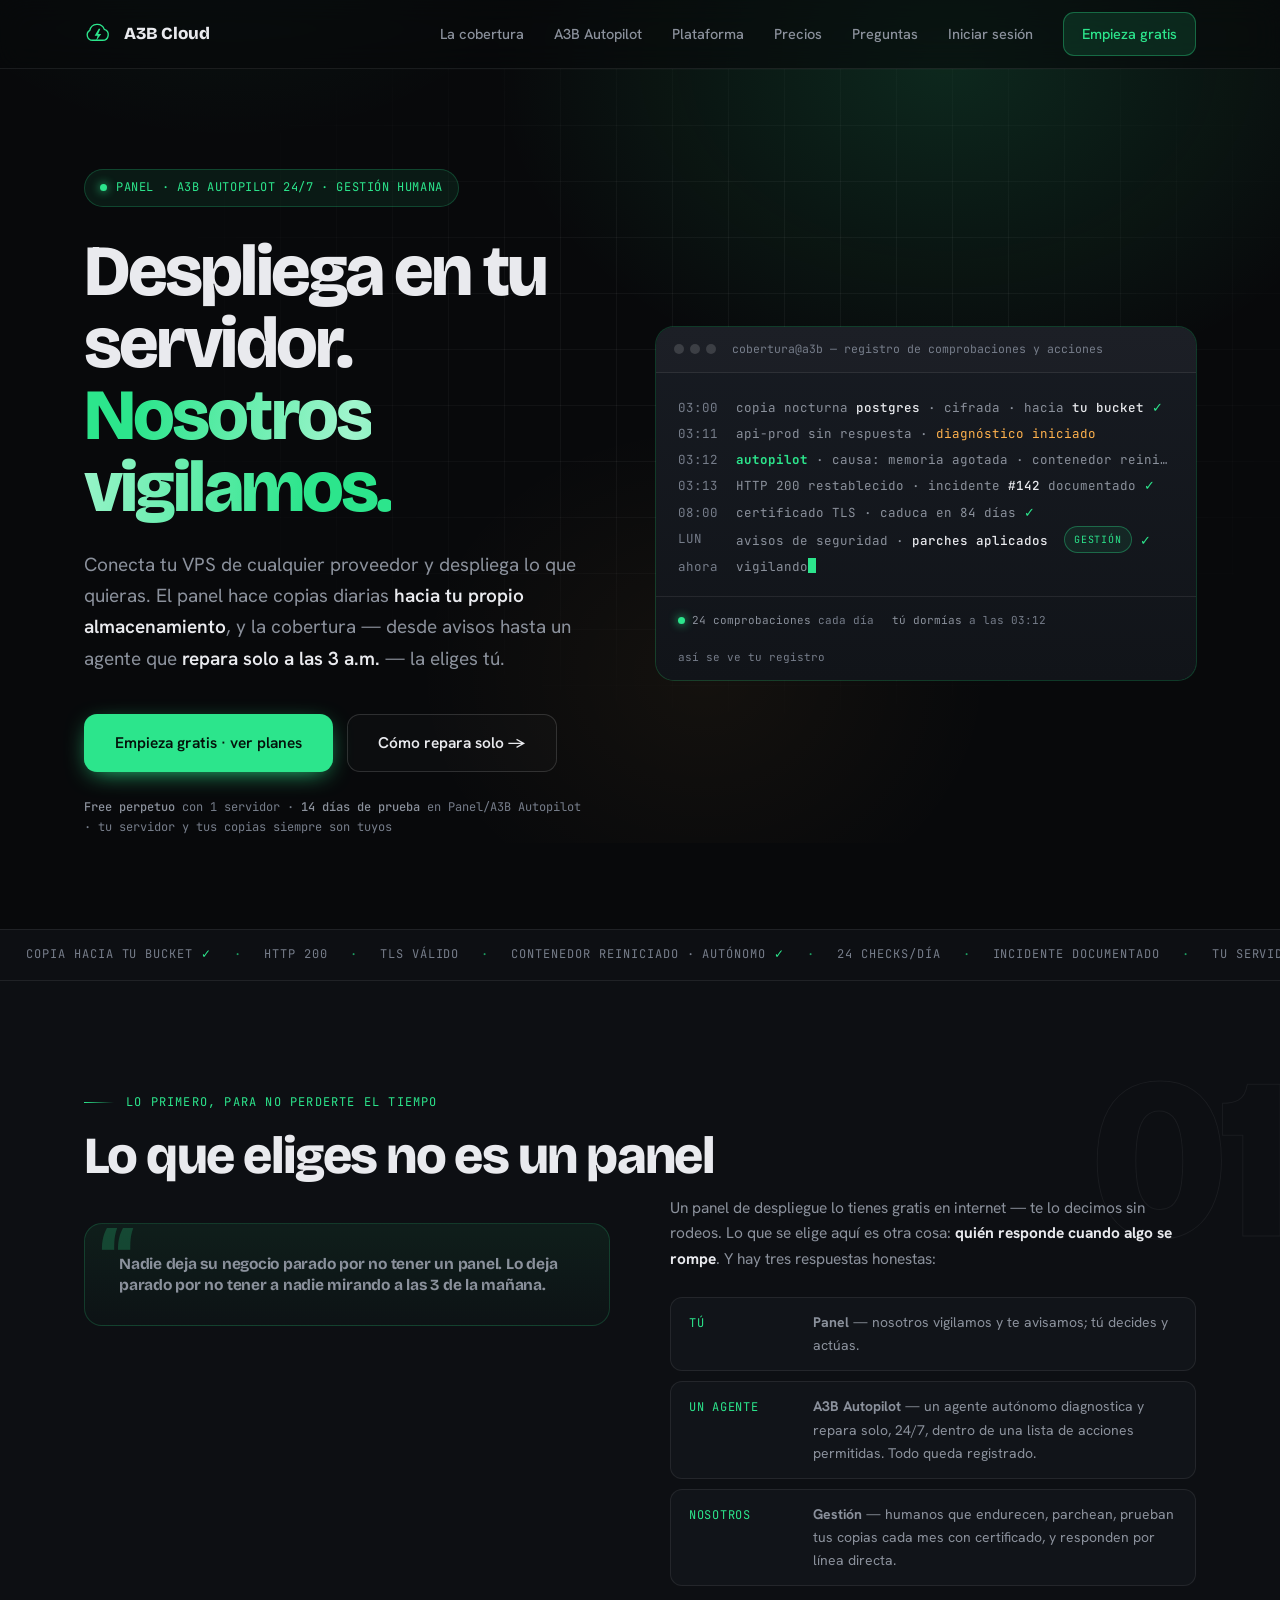
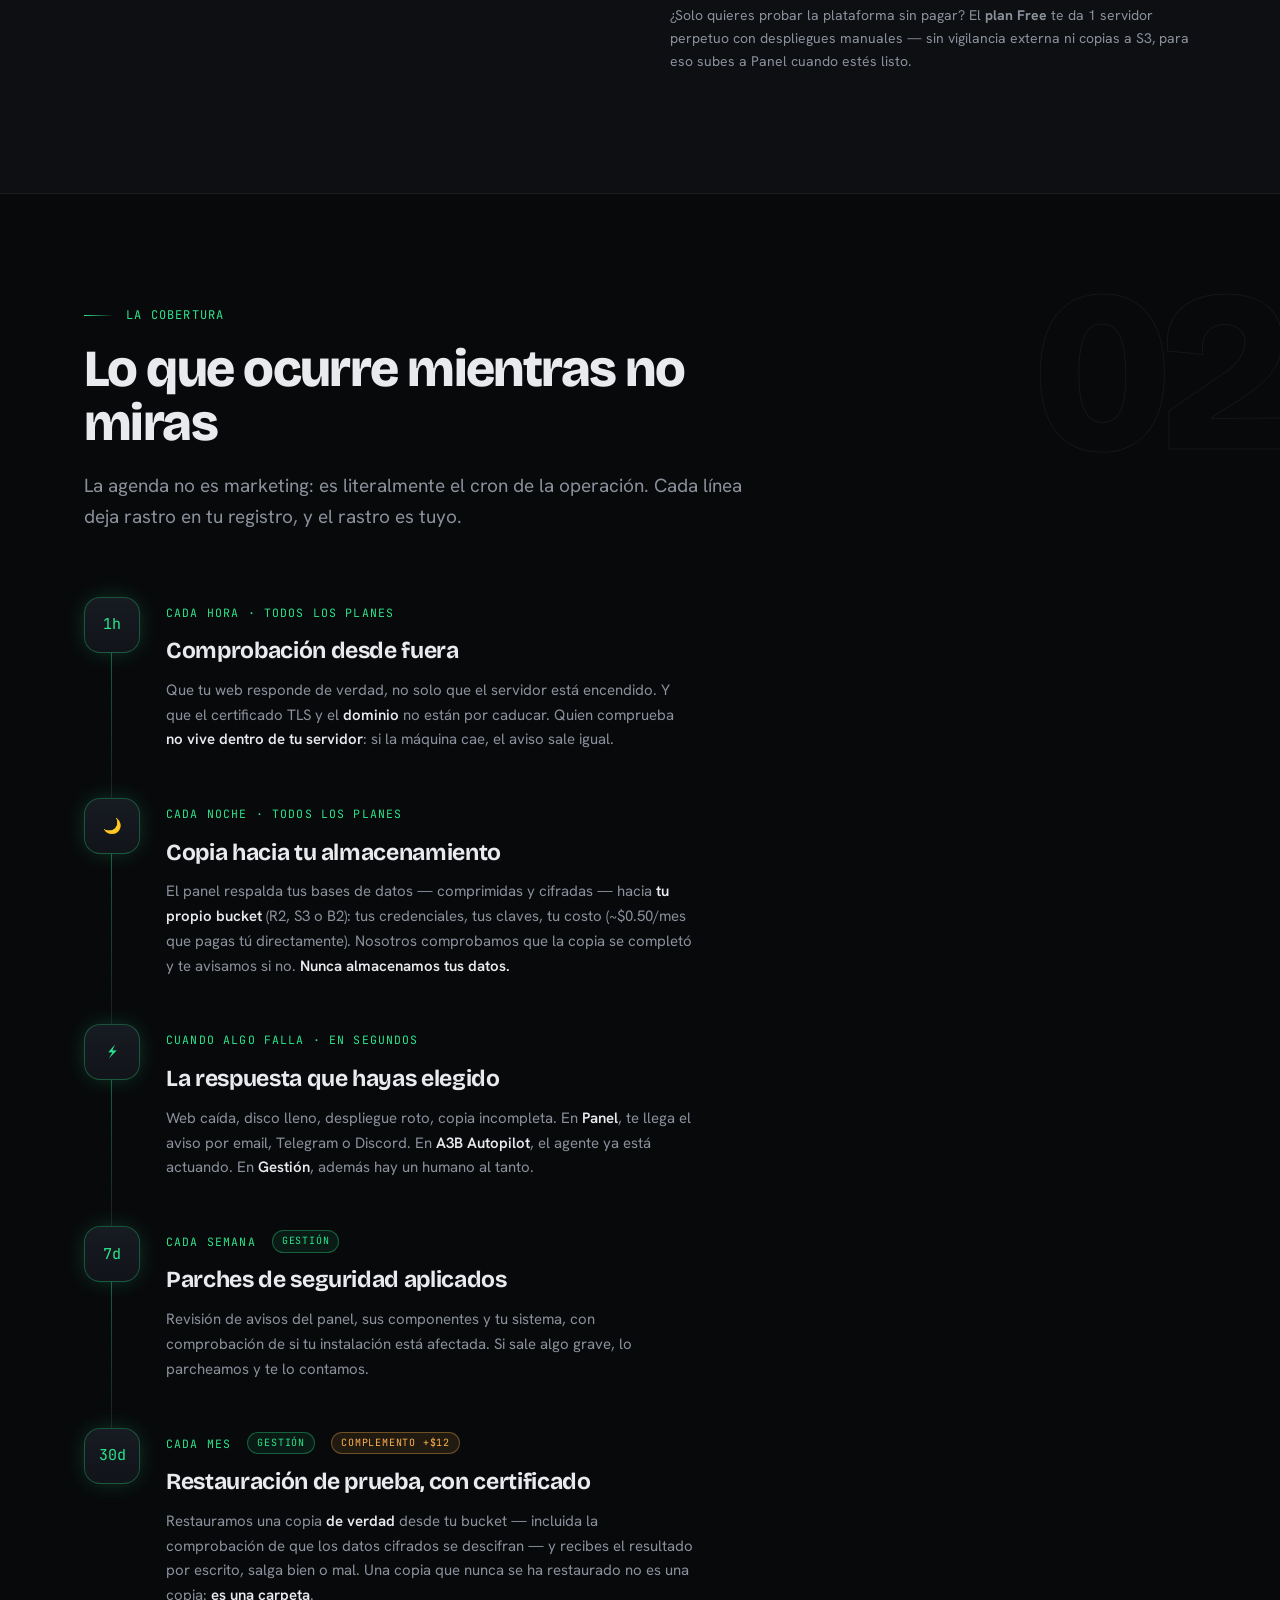
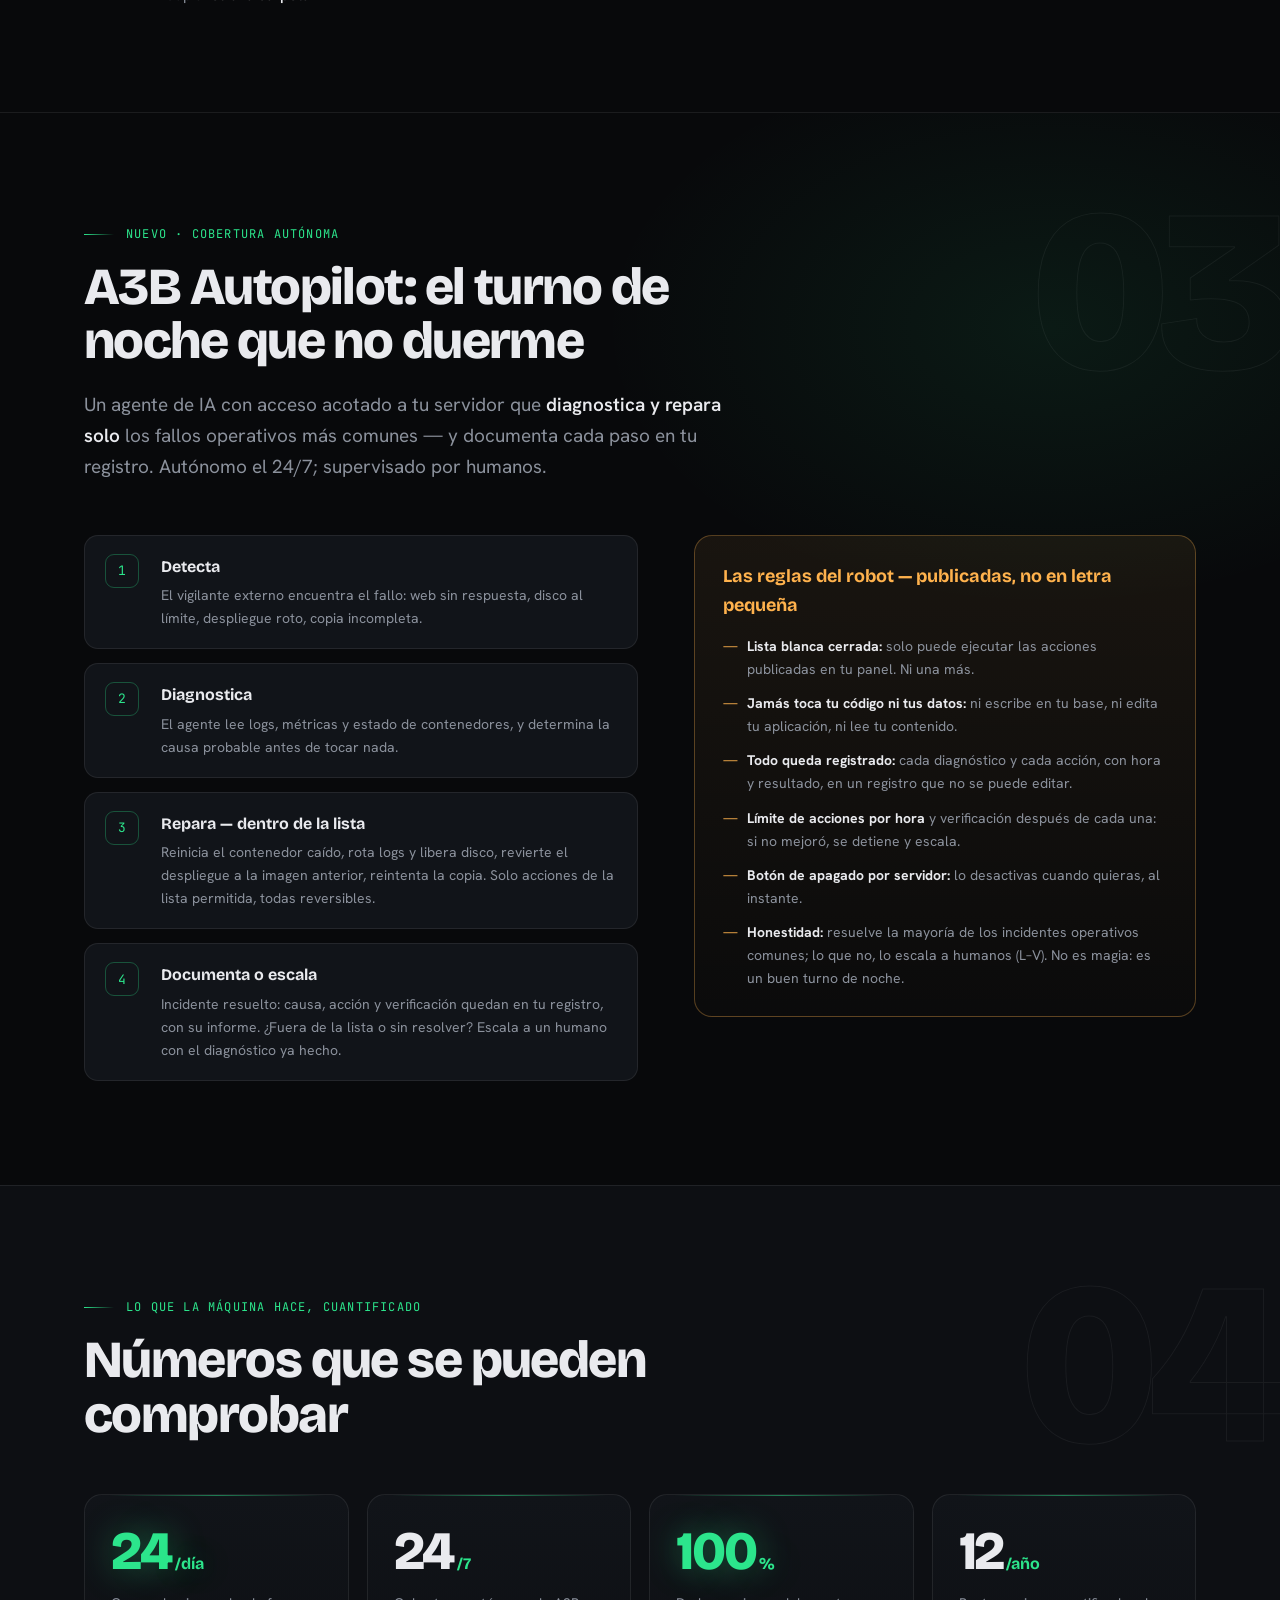
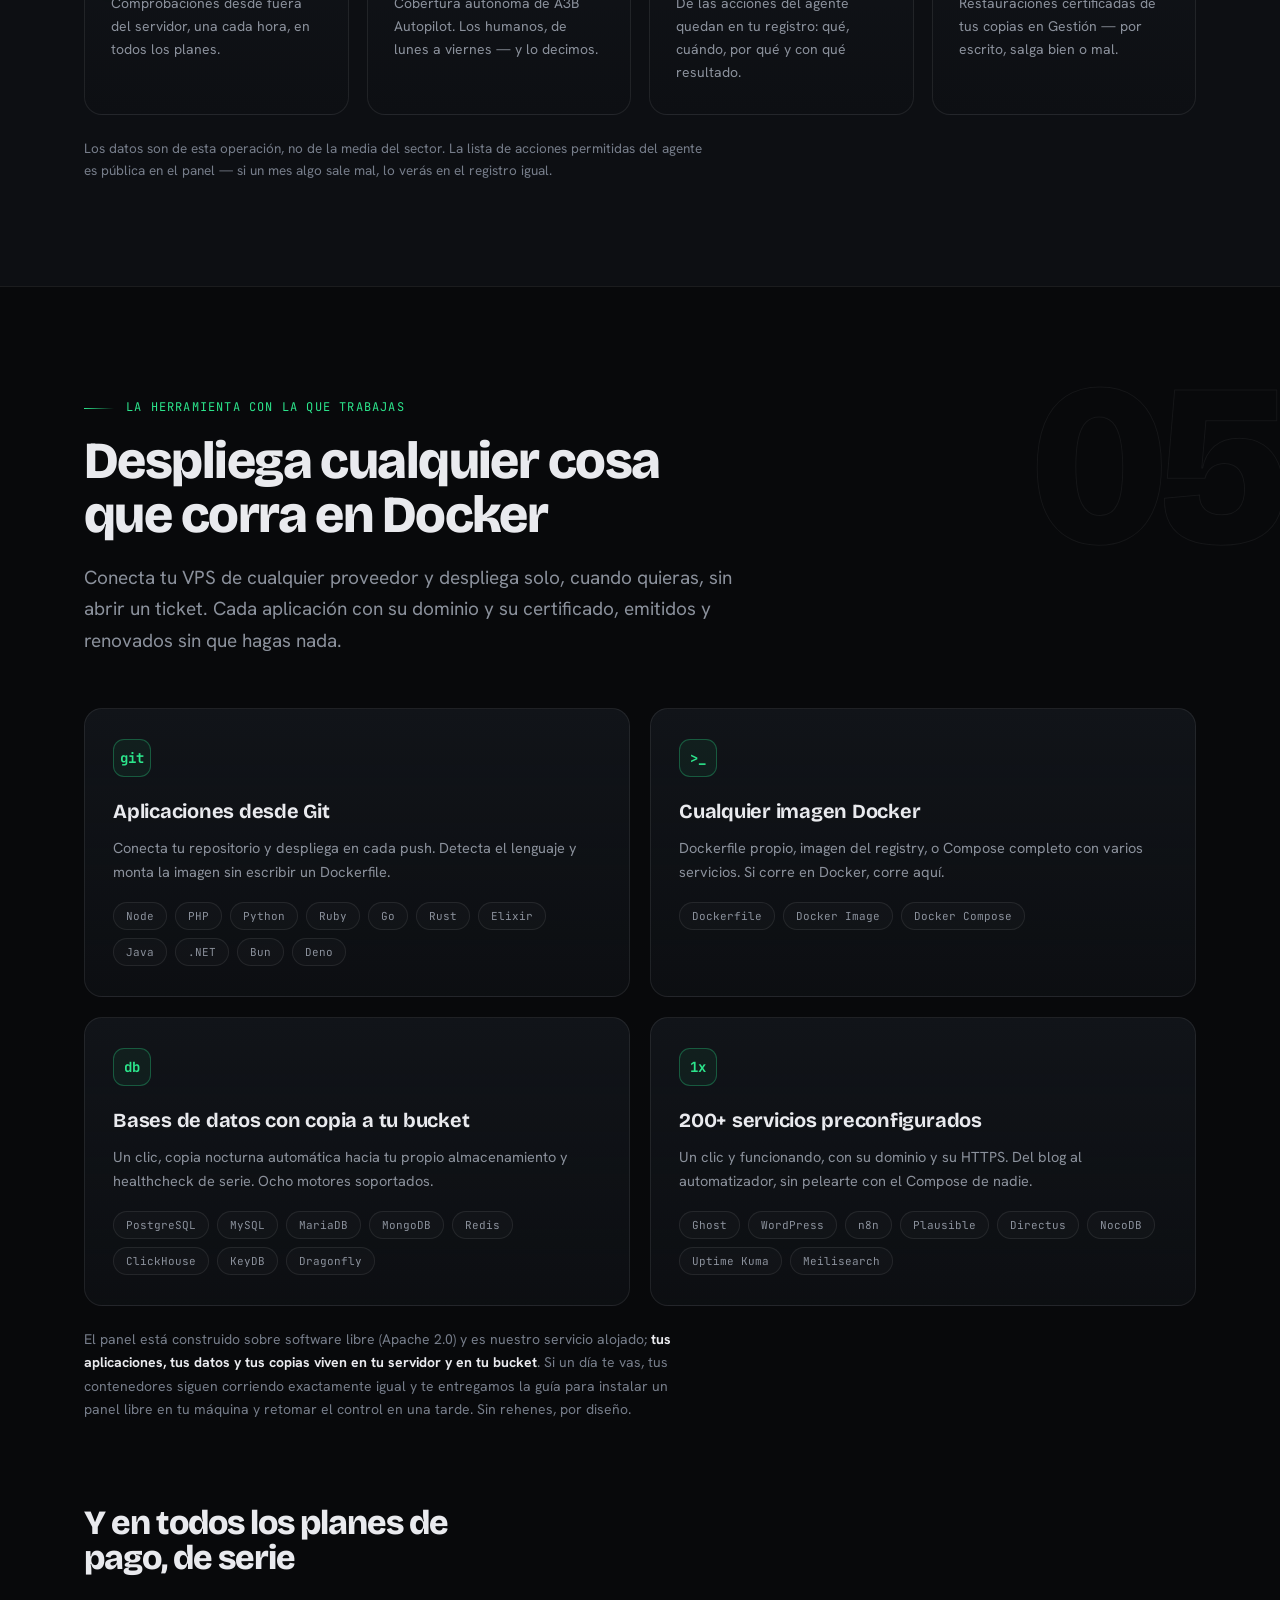
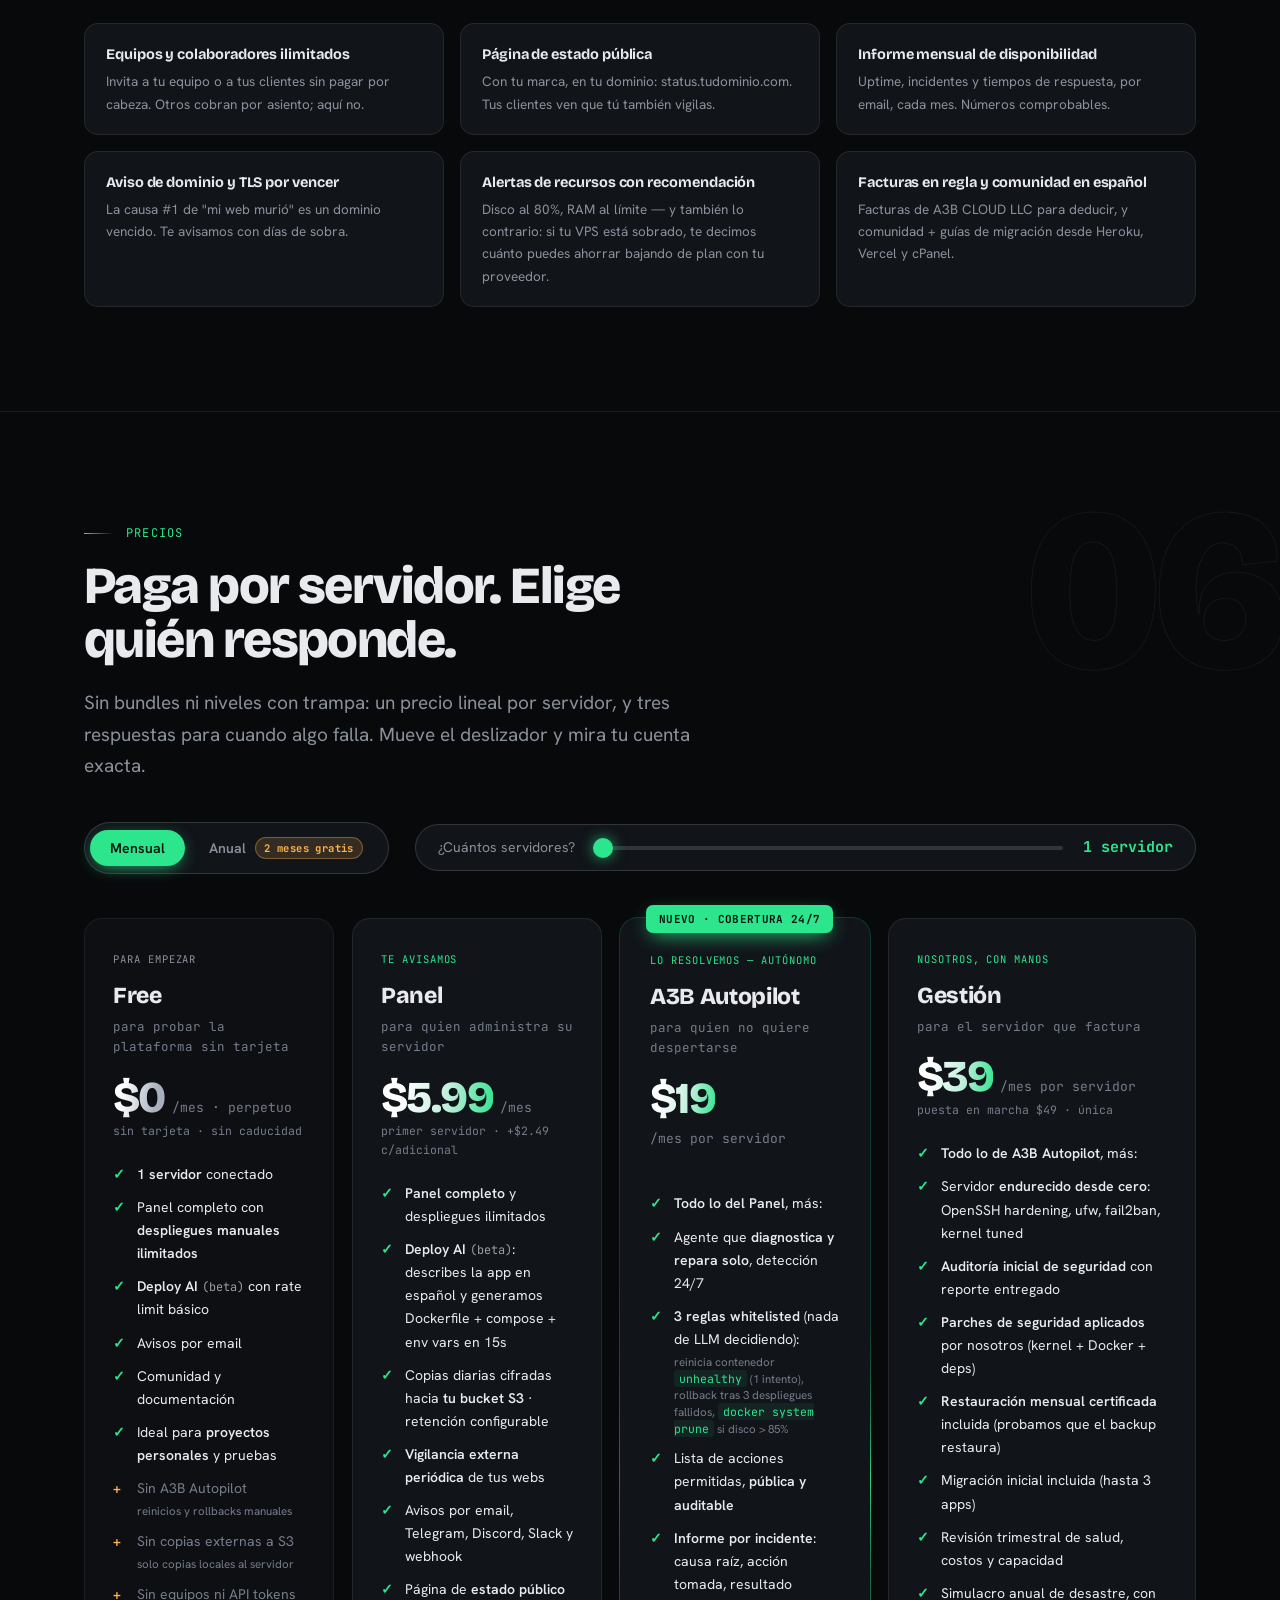
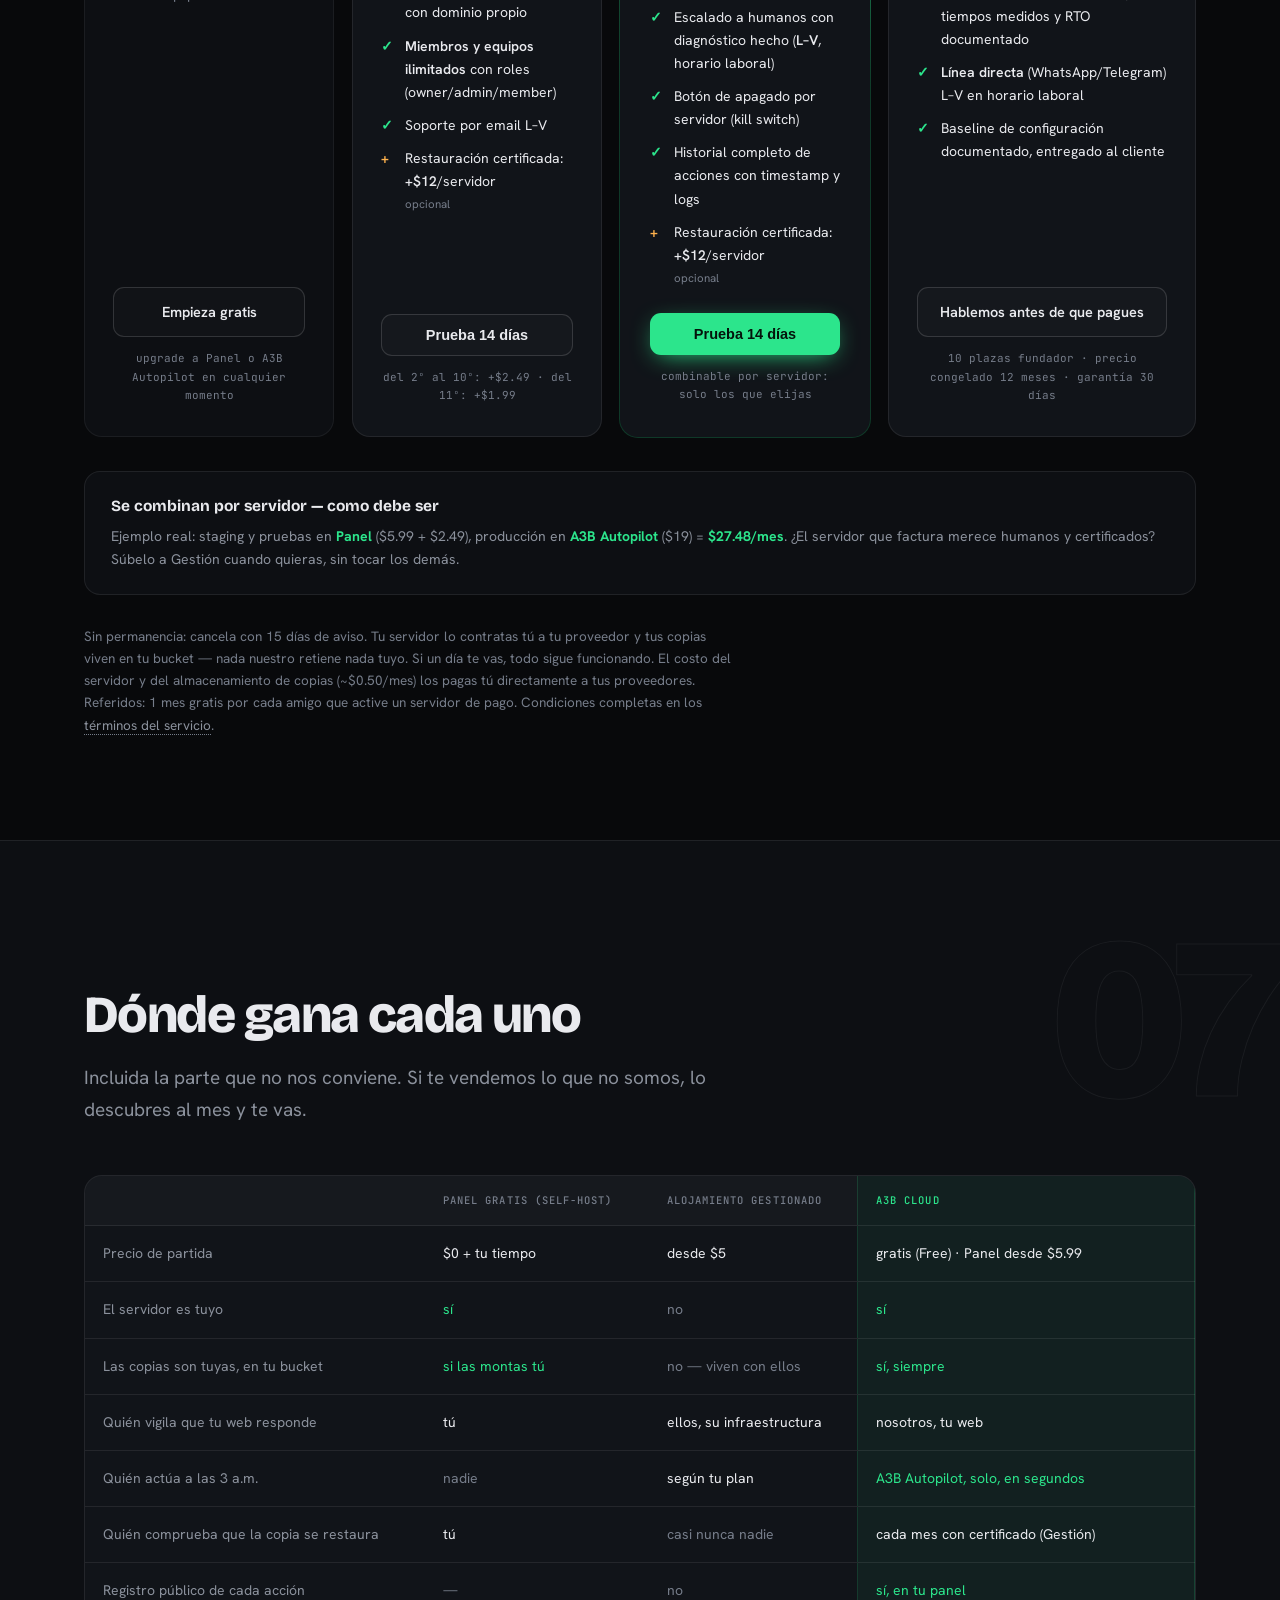
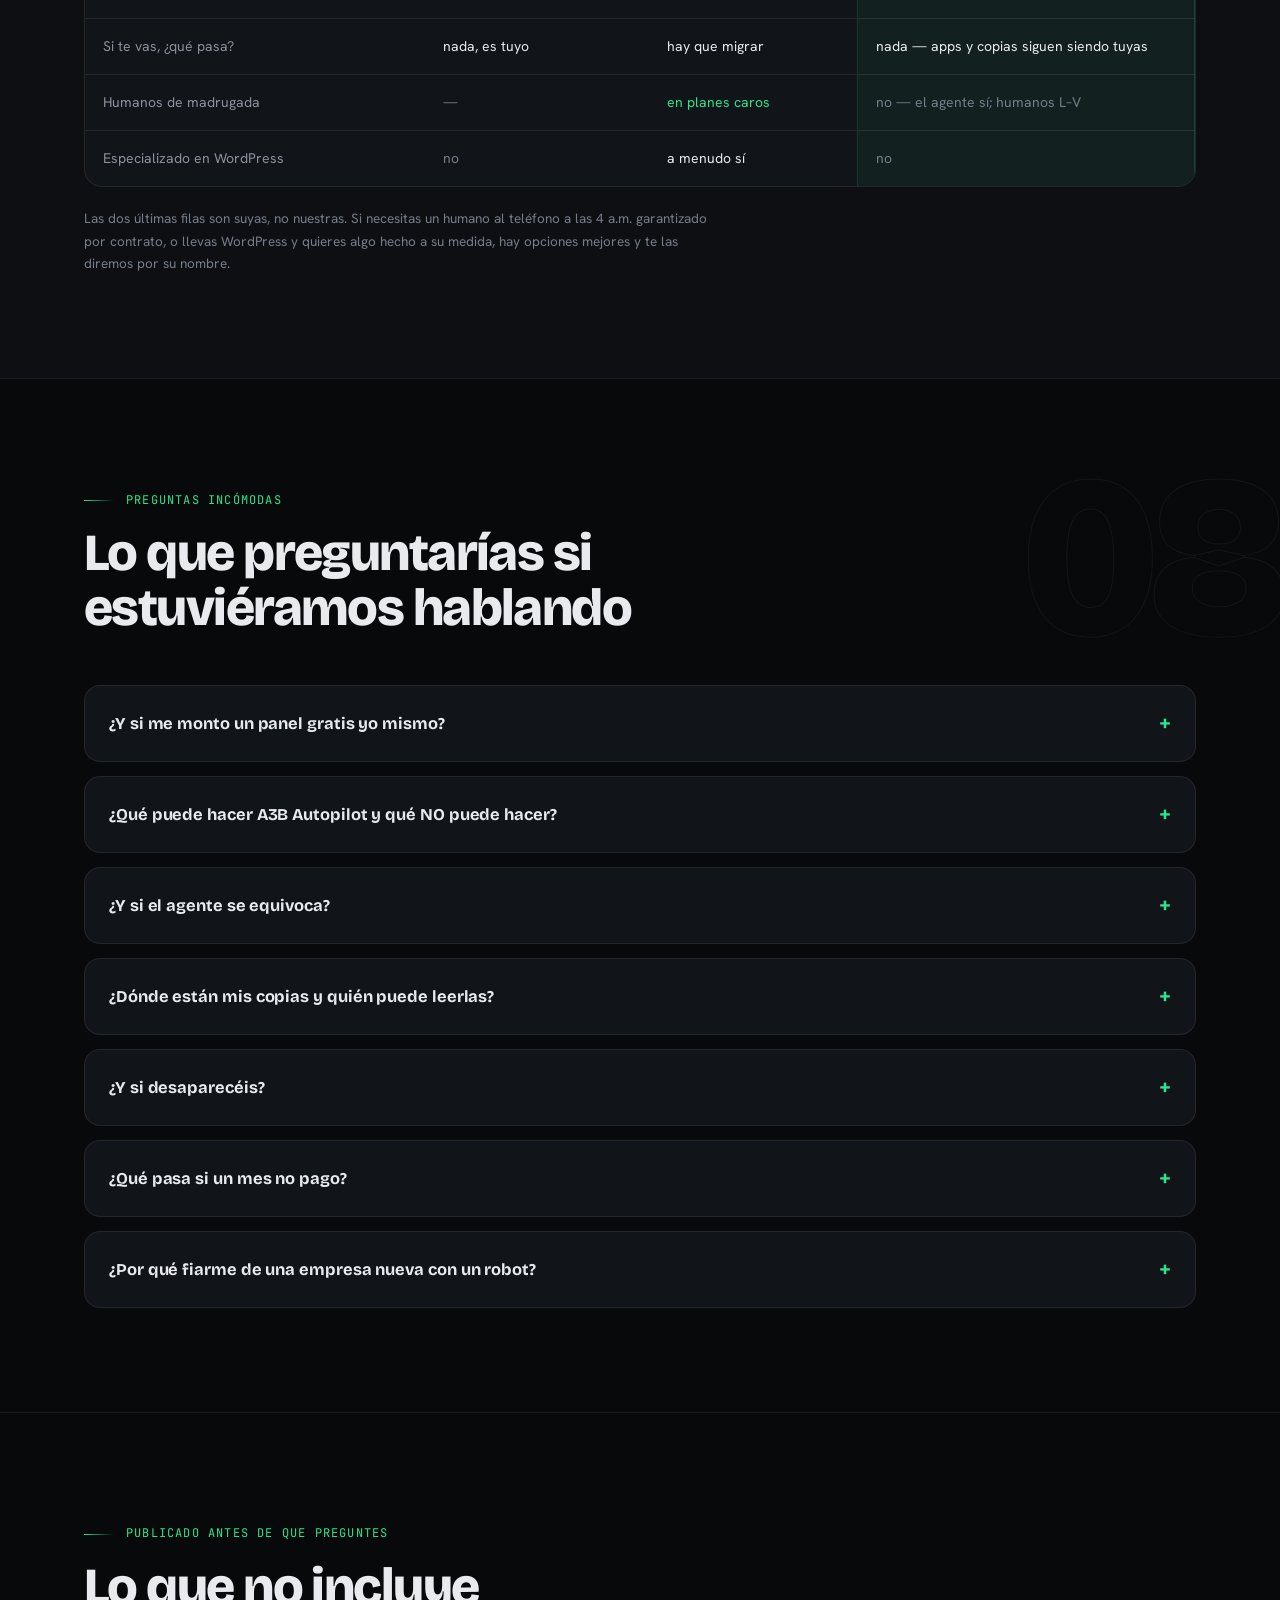
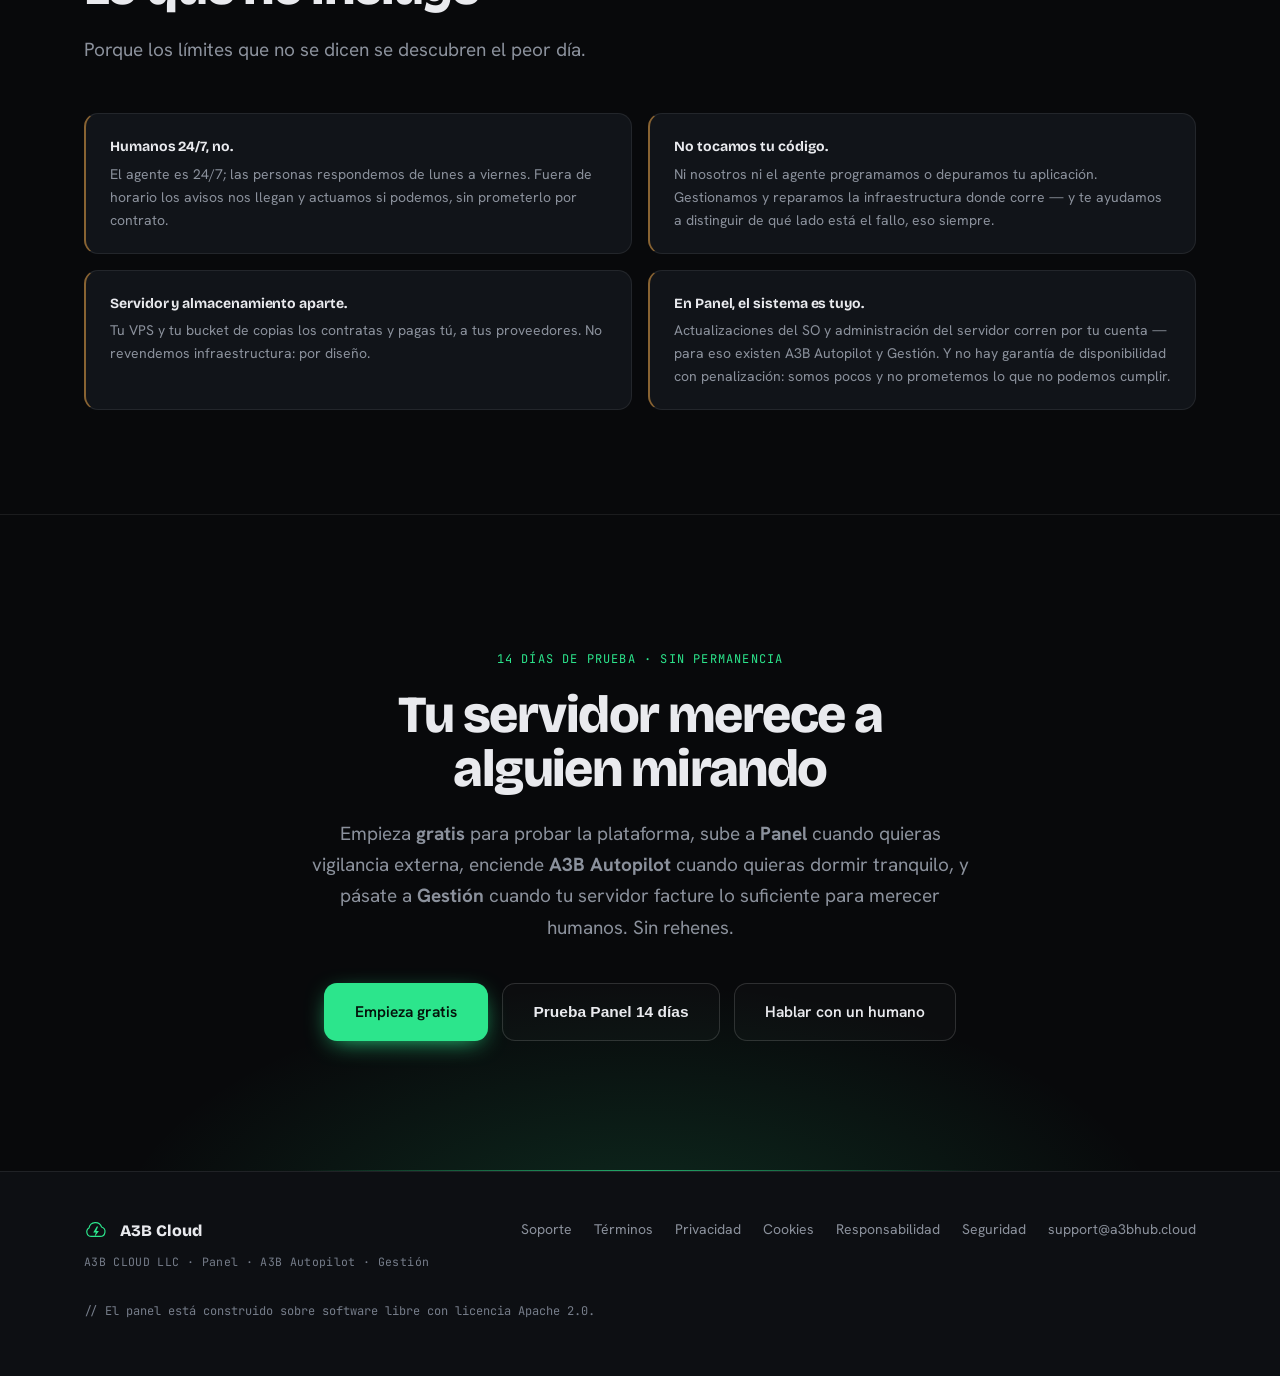
==== commit 205b804b: "copy(landing): rename seccion 'La guardia' -> 'La cobertura' 'Guardia' evocaba vigilante fisico/segu" ====
--- a/index.html
+++ b/index.html
@@ -4,10 +4,10 @@
 <meta charset="UTF-8">
 <meta name="viewport" content="width=device-width, initial-scale=1">
 <title>A3B Cloud — Despliega en tu servidor. Nosotros vigilamos.</title>
-<meta name="description" content="Plataforma de despliegue y vigilancia para servidores propios. Empieza gratis con 1 servidor · Panel desde $5.99 · guardia autónoma 24/7 con A3B Autopilot · gestión humana con restauración certificada. Tu servidor, tus copias, tu control.">
+<meta name="description" content="Plataforma de despliegue y vigilancia para servidores propios. Empieza gratis con 1 servidor · Panel desde $5.99 · cobertura autónoma 24/7 con A3B Autopilot · gestión humana con restauración certificada. Tu servidor, tus copias, tu control.">
 <meta name="theme-color" content="#0D1211">
 <meta property="og:title" content="A3B Cloud — Despliega en tu servidor. Nosotros vigilamos.">
-<meta property="og:description" content="Empieza gratis · Panel desde $5.99 · A3B Autopilot: guardia autónoma 24/7 · Gestión humana con certificados. Tu servidor siempre es tuyo.">
+<meta property="og:description" content="Empieza gratis · Panel desde $5.99 · A3B Autopilot: cobertura autónoma 24/7 · Gestión humana con certificados. Tu servidor siempre es tuyo.">
 <meta property="og:type" content="website">
 <meta property="og:image" content="https://a3bhub.cloud/final-hero-logo.png">
 <link rel="icon" type="image/svg+xml" href="assets/favicon.svg">
@@ -177,7 +177,7 @@
 .who .mono{color:var(--signal);font-size:12px;text-transform:uppercase;letter-spacing:.06em}
 .who p{margin:0;font-size:14px}
 
-/* guardia timeline */
+/* cobertura timeline */
 .timeline{margin-top:64px;position:relative;z-index:1}
 .tl-item{display:grid;grid-template-columns:56px 1fr;gap:26px;position:relative;padding-bottom:46px}
 .tl-item:last-child{padding-bottom:0}
@@ -371,7 +371,7 @@
     <a class="brand" href="#"><img src="assets/icono-oscuro.svg" alt="" style="width:30px;height:30px;display:block">A3B&nbsp;Cloud</a>
     <button class="nav-toggle" aria-label="Abrir menú" aria-expanded="false" id="navToggle"><span></span><span></span><span></span></button>
     <nav class="nav-links" id="navLinks" aria-label="Principal">
-      <a href="#guardia">La guardia</a>
+      <a href="#cobertura">La cobertura</a>
       <a href="#autopilot">A3B Autopilot</a>
       <a href="#plataforma">Plataforma</a>
       <a href="#precio">Precios</a>
@@ -388,7 +388,7 @@
     <div>
       <span class="eyebrow"><span class="live" aria-hidden="true"></span>Panel · A3B Autopilot 24/7 · Gestión humana</span>
       <h1>Despliega en tu servidor. <span class="hl">Nosotros vigilamos.</span></h1>
-      <p class="lead">Conecta tu VPS de cualquier proveedor y despliega lo que quieras. El panel hace copias diarias <strong>hacia tu propio almacenamiento</strong>, y la guardia — desde avisos hasta un agente que <strong>repara solo a las 3 a.m.</strong> — la eliges tú.</p>
+      <p class="lead">Conecta tu VPS de cualquier proveedor y despliega lo que quieras. El panel hace copias diarias <strong>hacia tu propio almacenamiento</strong>, y la cobertura — desde avisos hasta un agente que <strong>repara solo a las 3 a.m.</strong> — la eliges tú.</p>
       <div class="hero-cta">
         <a class="btn btn-primary btn-big" href="#precio">Empieza gratis · ver planes</a>
         <a class="btn btn-ghost btn-big" href="#autopilot">Cómo repara solo →</a>
@@ -396,13 +396,13 @@
       <p class="hero-note"><b>Free perpetuo</b> con 1 servidor · <b>14 días de prueba</b> en Panel/A3B Autopilot · tu servidor y tus copias siempre son tuyos</p>
     </div>
 
-    <!-- Registro de guardia — CONTENIDO ILUSTRATIVO del formato real.
+    <!-- Registro de cobertura — CONTENIDO ILUSTRATIVO del formato real.
          Conectar al endpoint del vigilante dejando estas líneas como fallback. -->
-    <div class="watchlog glow-card" id="watchlog" aria-label="Registro de guardia, ejemplo del formato de comprobación">
+    <div class="watchlog glow-card" id="watchlog" aria-label="Registro de cobertura, ejemplo del formato de comprobación">
       <div class="watchlog-inner">
         <div class="watchlog-bar">
           <div class="wl-dots" aria-hidden="true"><i></i><i></i><i></i></div>
-          <span>guardia@a3b — registro de comprobaciones y acciones</span>
+          <span>cobertura@a3b — registro de comprobaciones y acciones</span>
         </div>
         <div class="watchlog-body">
           <div class="wl-line" style="animation-delay:.1s"><span class="wl-t">03:00</span><span class="wl-msg">copia nocturna <b>postgres</b> · cifrada · hacia <b>tu bucket</b> <span class="wl-ok">✓</span></span></div>
@@ -427,10 +427,10 @@
 <div class="marquee" aria-hidden="true">
   <div class="marquee-track">
     <ul>
-      <li>copia hacia tu bucket <b>✓</b></li><li>http 200</li><li>tls válido</li><li>contenedor reiniciado · autónomo <b>✓</b></li><li>24 checks/día</li><li>incidente documentado</li><li>tu servidor sigue siendo tuyo</li><li>despliegue en cada push</li><li>guardia 24/7</li>
+      <li>copia hacia tu bucket <b>✓</b></li><li>http 200</li><li>tls válido</li><li>contenedor reiniciado · autónomo <b>✓</b></li><li>24 checks/día</li><li>incidente documentado</li><li>tu servidor sigue siendo tuyo</li><li>despliegue en cada push</li><li>cobertura 24/7</li>
     </ul>
     <ul>
-      <li>copia hacia tu bucket <b>✓</b></li><li>http 200</li><li>tls válido</li><li>contenedor reiniciado · autónomo <b>✓</b></li><li>24 checks/día</li><li>incidente documentado</li><li>tu servidor sigue siendo tuyo</li><li>despliegue en cada push</li><li>guardia 24/7</li>
+      <li>copia hacia tu bucket <b>✓</b></li><li>http 200</li><li>tls válido</li><li>contenedor reiniciado · autónomo <b>✓</b></li><li>24 checks/día</li><li>incidente documentado</li><li>tu servidor sigue siendo tuyo</li><li>despliegue en cada push</li><li>cobertura 24/7</li>
     </ul>
   </div>
 </div>
@@ -458,11 +458,11 @@
   </div>
 </section>
 
-<!-- ═══ LA GUARDIA ═══ -->
-<section class="section" id="guardia">
+<!-- ═══ LA COBERTURA ═══ -->
+<section class="section" id="cobertura">
   <span class="sec-num" aria-hidden="true">02</span>
   <div class="wrap">
-    <span class="kicker reveal">La guardia</span>
+    <span class="kicker reveal">La cobertura</span>
     <h2 class="reveal d1">Lo que ocurre mientras no miras</h2>
     <p class="lead reveal d2">La agenda no es marketing: es literalmente el cron de la operación. Cada línea deja rastro en tu registro, y el rastro es tuyo.</p>
 
@@ -515,7 +515,7 @@
 <section class="section autopilot" id="autopilot">
   <span class="sec-num" aria-hidden="true">03</span>
   <div class="wrap">
-    <span class="kicker reveal">Nuevo · guardia autónoma</span>
+    <span class="kicker reveal">Nuevo · cobertura autónoma</span>
     <h2 class="reveal d1">A3B Autopilot: el turno de noche que no duerme</h2>
     <p class="lead reveal d2">Un agente de IA con acceso acotado a tu servidor que <strong>diagnostica y repara solo</strong> los fallos operativos más comunes — y documenta cada paso en tu registro. Autónomo el 24/7; supervisado por humanos.</p>
 
@@ -550,7 +550,7 @@
     <h2 class="reveal d1">Números que se pueden comprobar</h2>
     <div class="stat-grid">
       <div class="stat reveal"><div class="big g"><span data-count="24">24</span><small>/día</small></div><p class="cap">Comprobaciones desde fuera del servidor, una cada hora, en todos los planes.</p></div>
-      <div class="stat reveal d1"><div class="big">24<small>/7</small></div><p class="cap">Guardia autónoma de A3B Autopilot. Los humanos, de lunes a viernes — y lo decimos.</p></div>
+      <div class="stat reveal d1"><div class="big">24<small>/7</small></div><p class="cap">Cobertura autónoma de A3B Autopilot. Los humanos, de lunes a viernes — y lo decimos.</p></div>
       <div class="stat reveal d2"><div class="big g"><span data-count="100">100</span><small>%</small></div><p class="cap">De las acciones del agente quedan en tu registro: qué, cuándo, por qué y con qué resultado.</p></div>
       <div class="stat reveal d3"><div class="big"><span data-count="12">12</span><small>/año</small></div><p class="cap">Restauraciones certificadas de tus copias en Gestión — por escrito, salga bien o mal.</p></div>
     </div>
@@ -675,7 +675,7 @@
 
       <!-- AUTOPILOT -->
       <div class="price feat glow-card reveal d2">
-        <span class="tag">NUEVO · GUARDIA 24/7</span>
+        <span class="tag">NUEVO · COBERTURA 24/7</span>
         <span class="ptier">Lo resolvemos — autónomo</span>
         <span class="pname">A3B Autopilot</span>
         <span class="pwho">para quien no quiere despertarse</span>
@@ -773,7 +773,7 @@
     <div class="faq-list">
       <details class="reveal">
         <summary>¿Y si me monto un panel gratis yo mismo?</summary>
-        <p>Deberías, si te apañas solo y te gusta administrar. Lo que el panel gratis no trae es la guardia: nadie vigila desde fuera, nadie te avisa, nadie actúa a las 3 a.m., y las copias las montas, las compruebas y las restauras tú. Aquí puedes empezar en <b>Free</b> (1 servidor, sin vigilancia) y añadir esa diferencia cuando la necesites — desde $5.99.</p>
+        <p>Deberías, si te apañas solo y te gusta administrar. Lo que el panel gratis no trae es la cobertura: nadie vigila desde fuera, nadie te avisa, nadie actúa a las 3 a.m., y las copias las montas, las compruebas y las restauras tú. Aquí puedes empezar en <b>Free</b> (1 servidor, sin vigilancia) y añadir esa diferencia cuando la necesites — desde $5.99.</p>
       </details>
       <details class="reveal">
         <summary>¿Qué puede hacer A3B Autopilot y qué NO puede hacer?</summary>
@@ -885,7 +885,7 @@
   Array.prototype.forEach.call(els,function(e){io.observe(e)});
 })();
 
-/* Animación del registro de guardia */
+/* Animación del registro de cobertura */
 (function(){
   var log=document.getElementById('watchlog');
   if(!log)return;
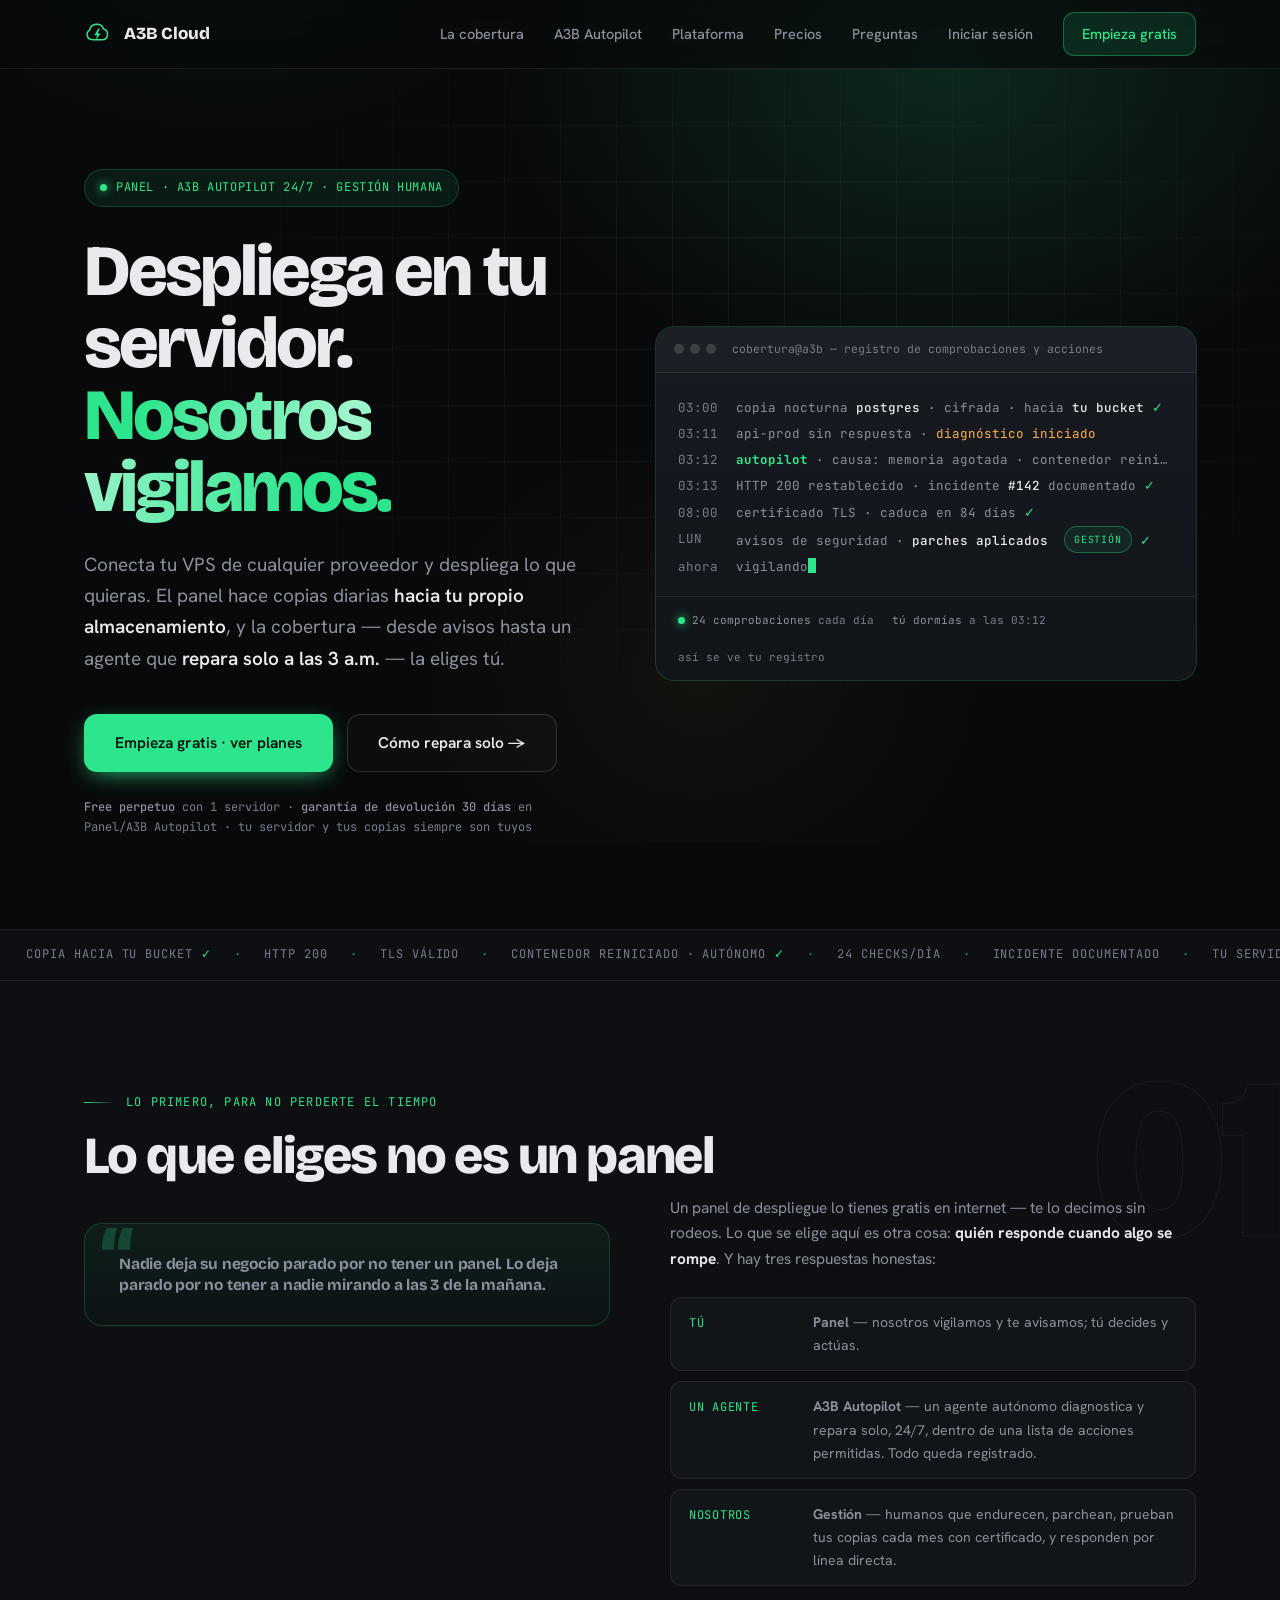
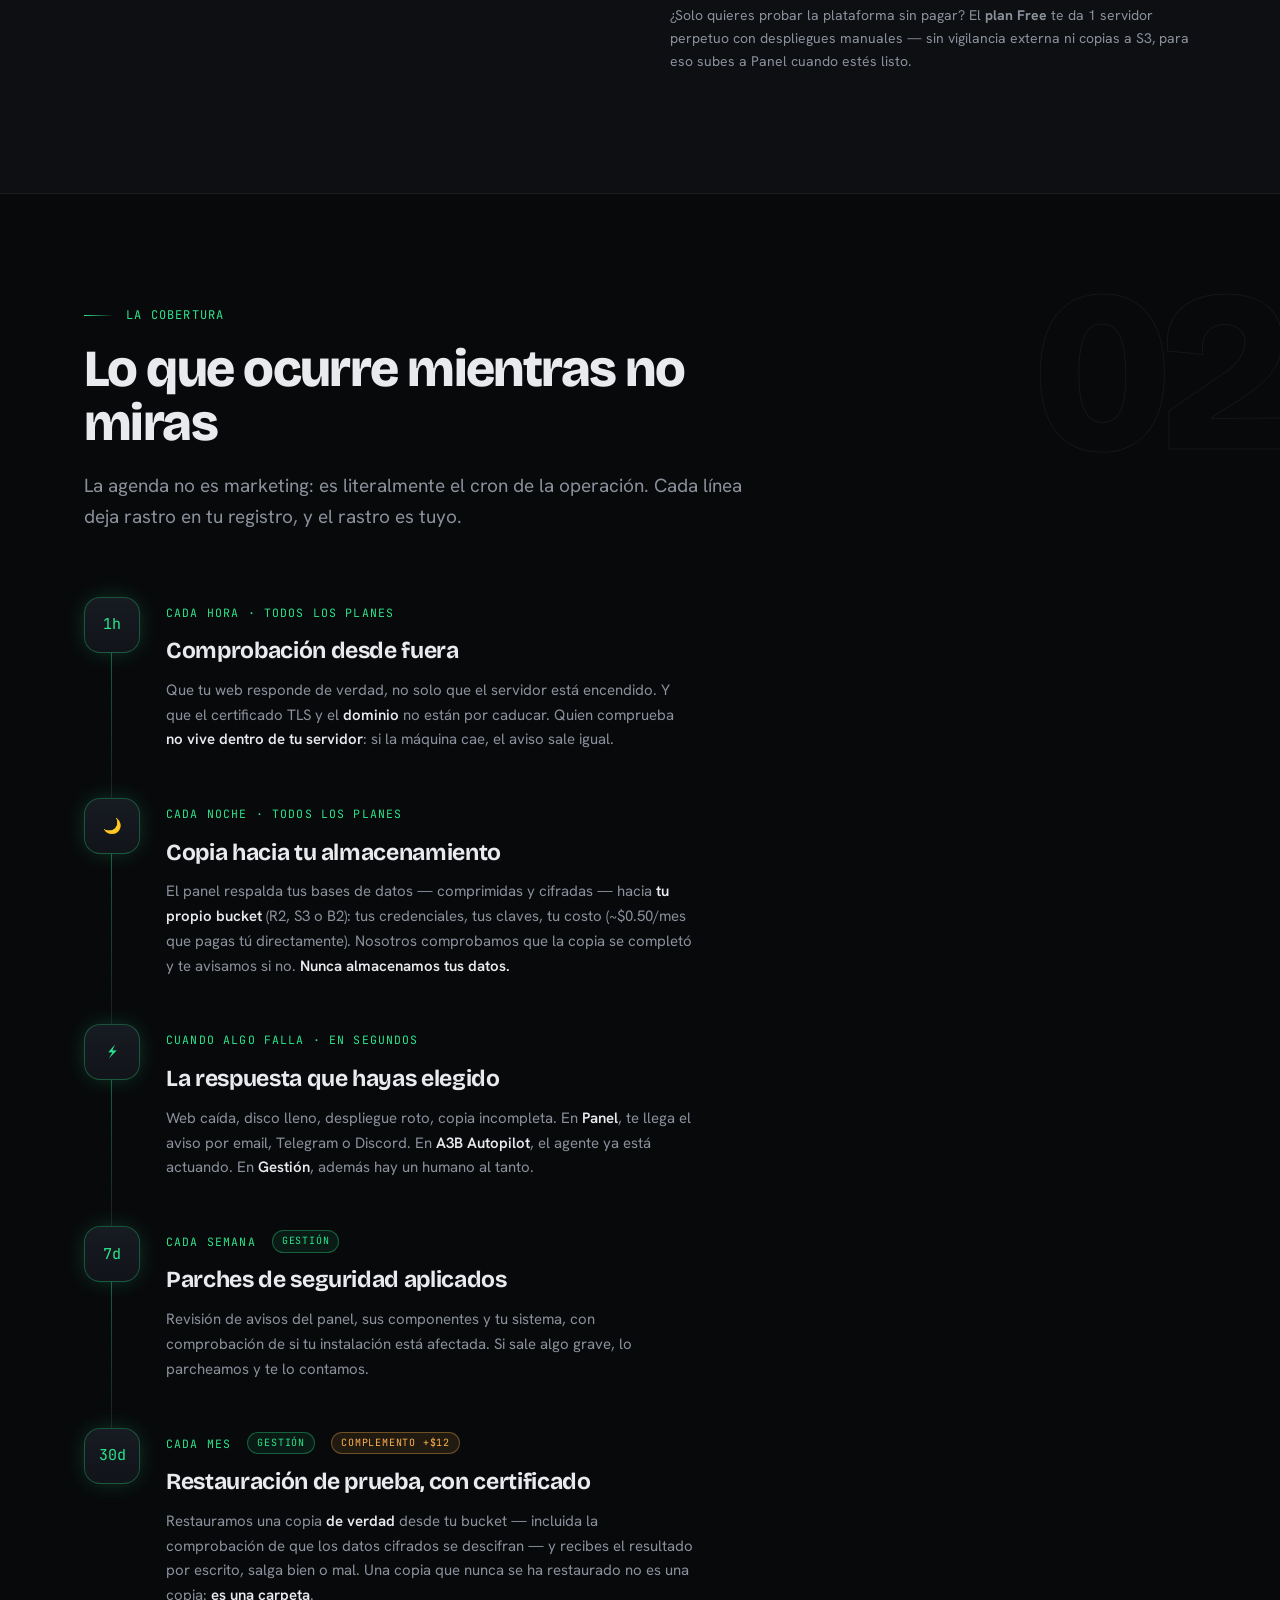
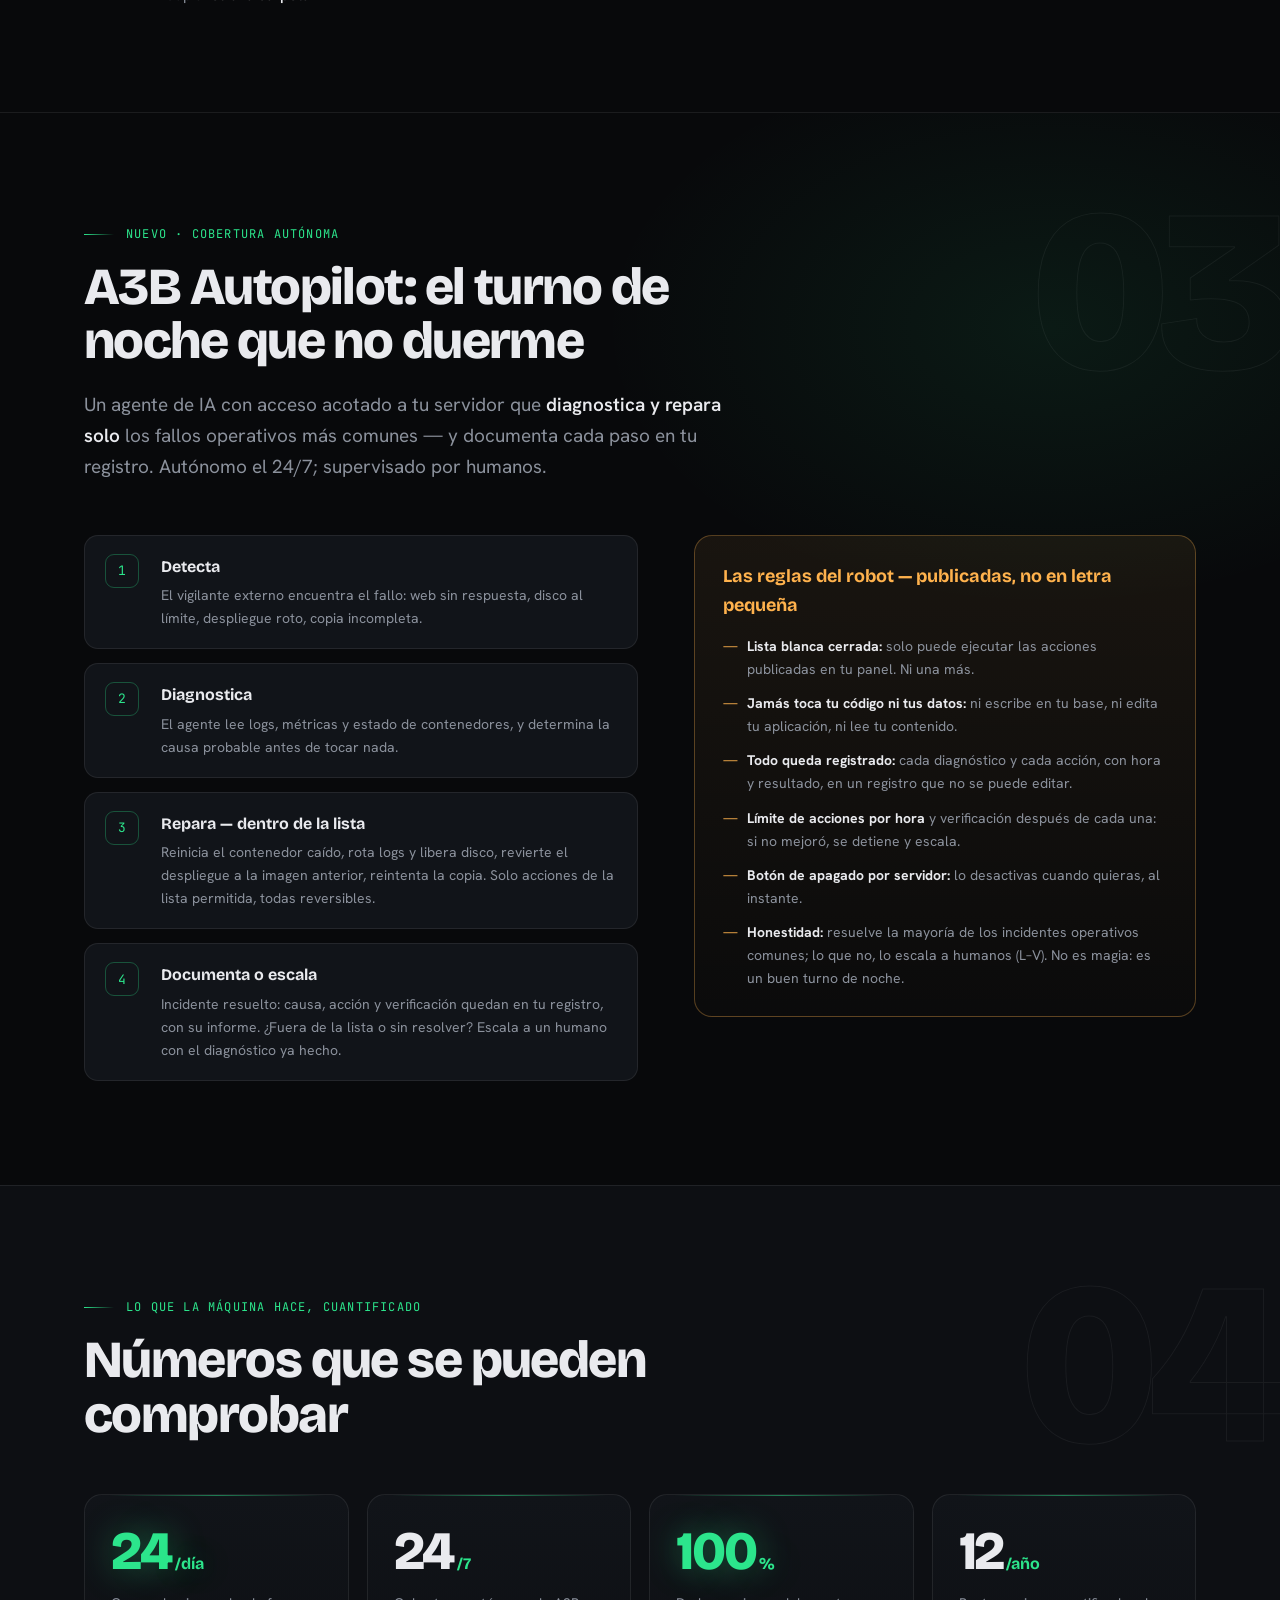
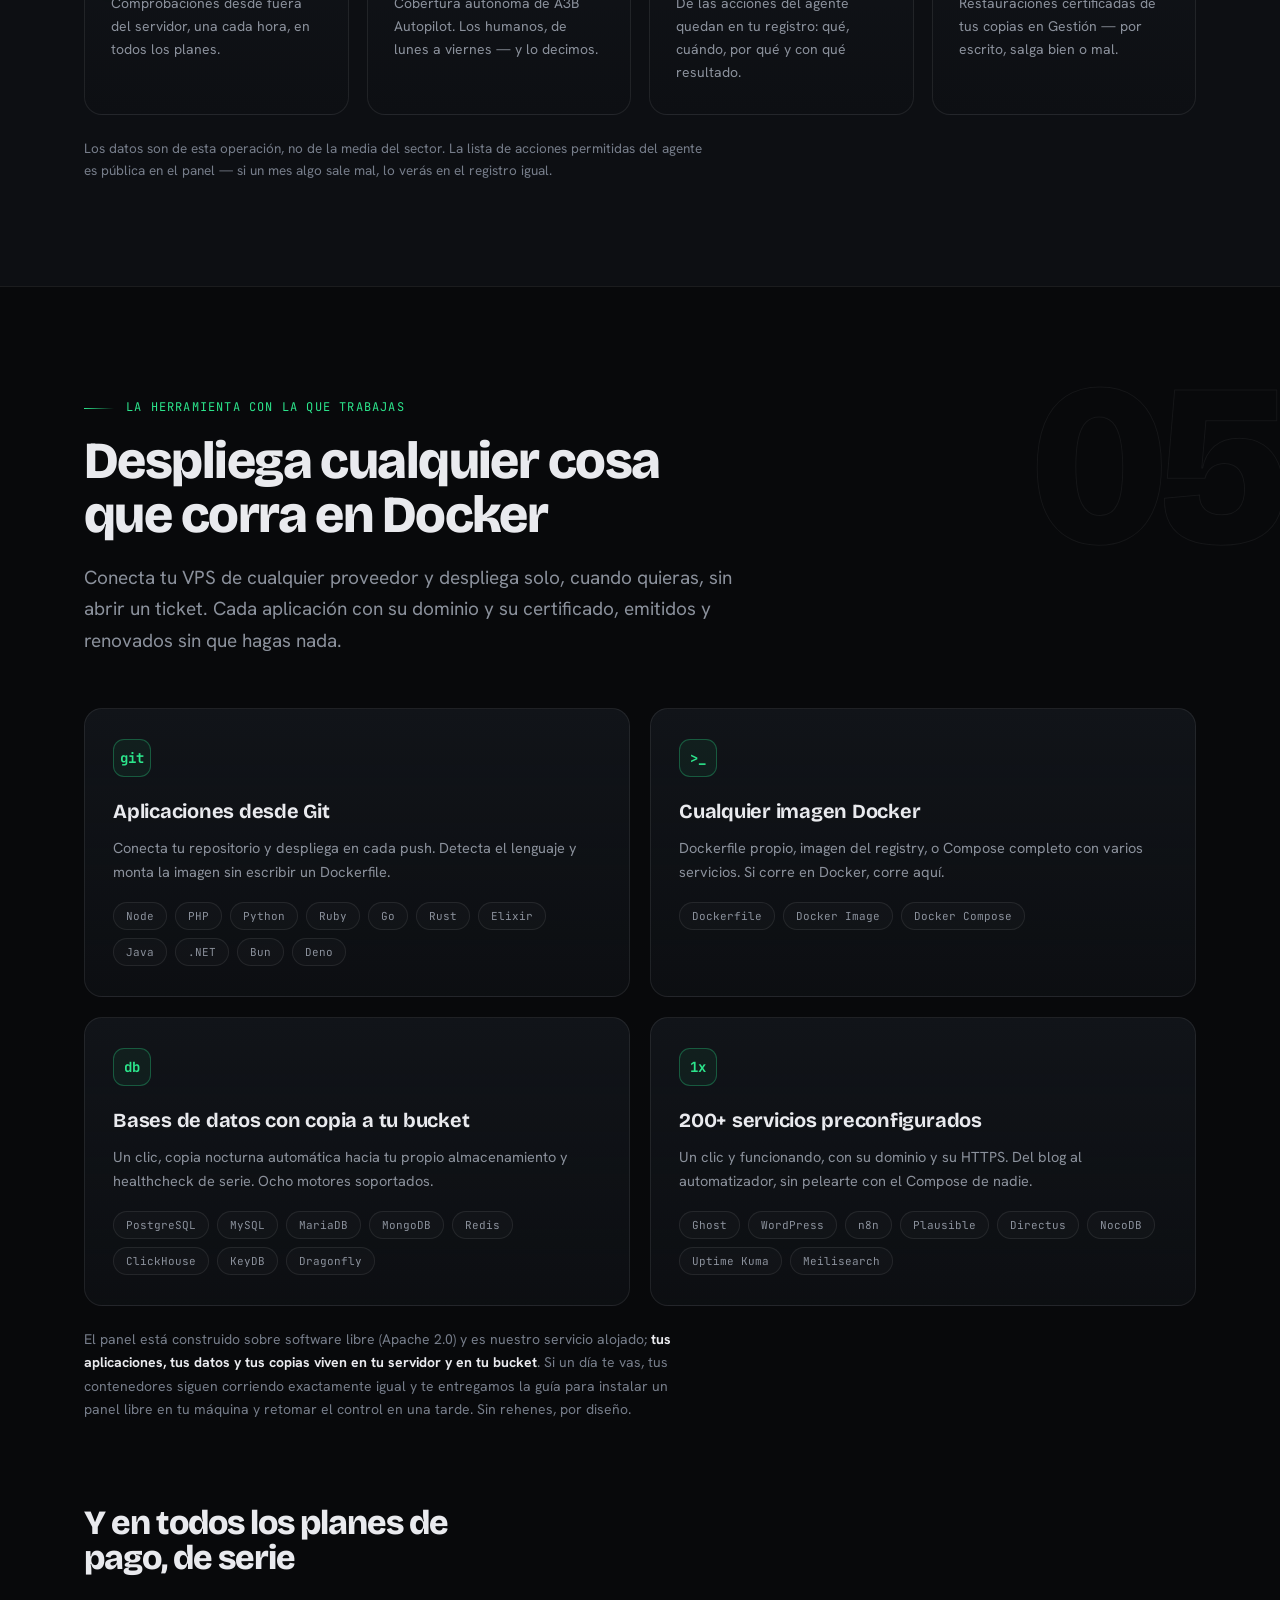
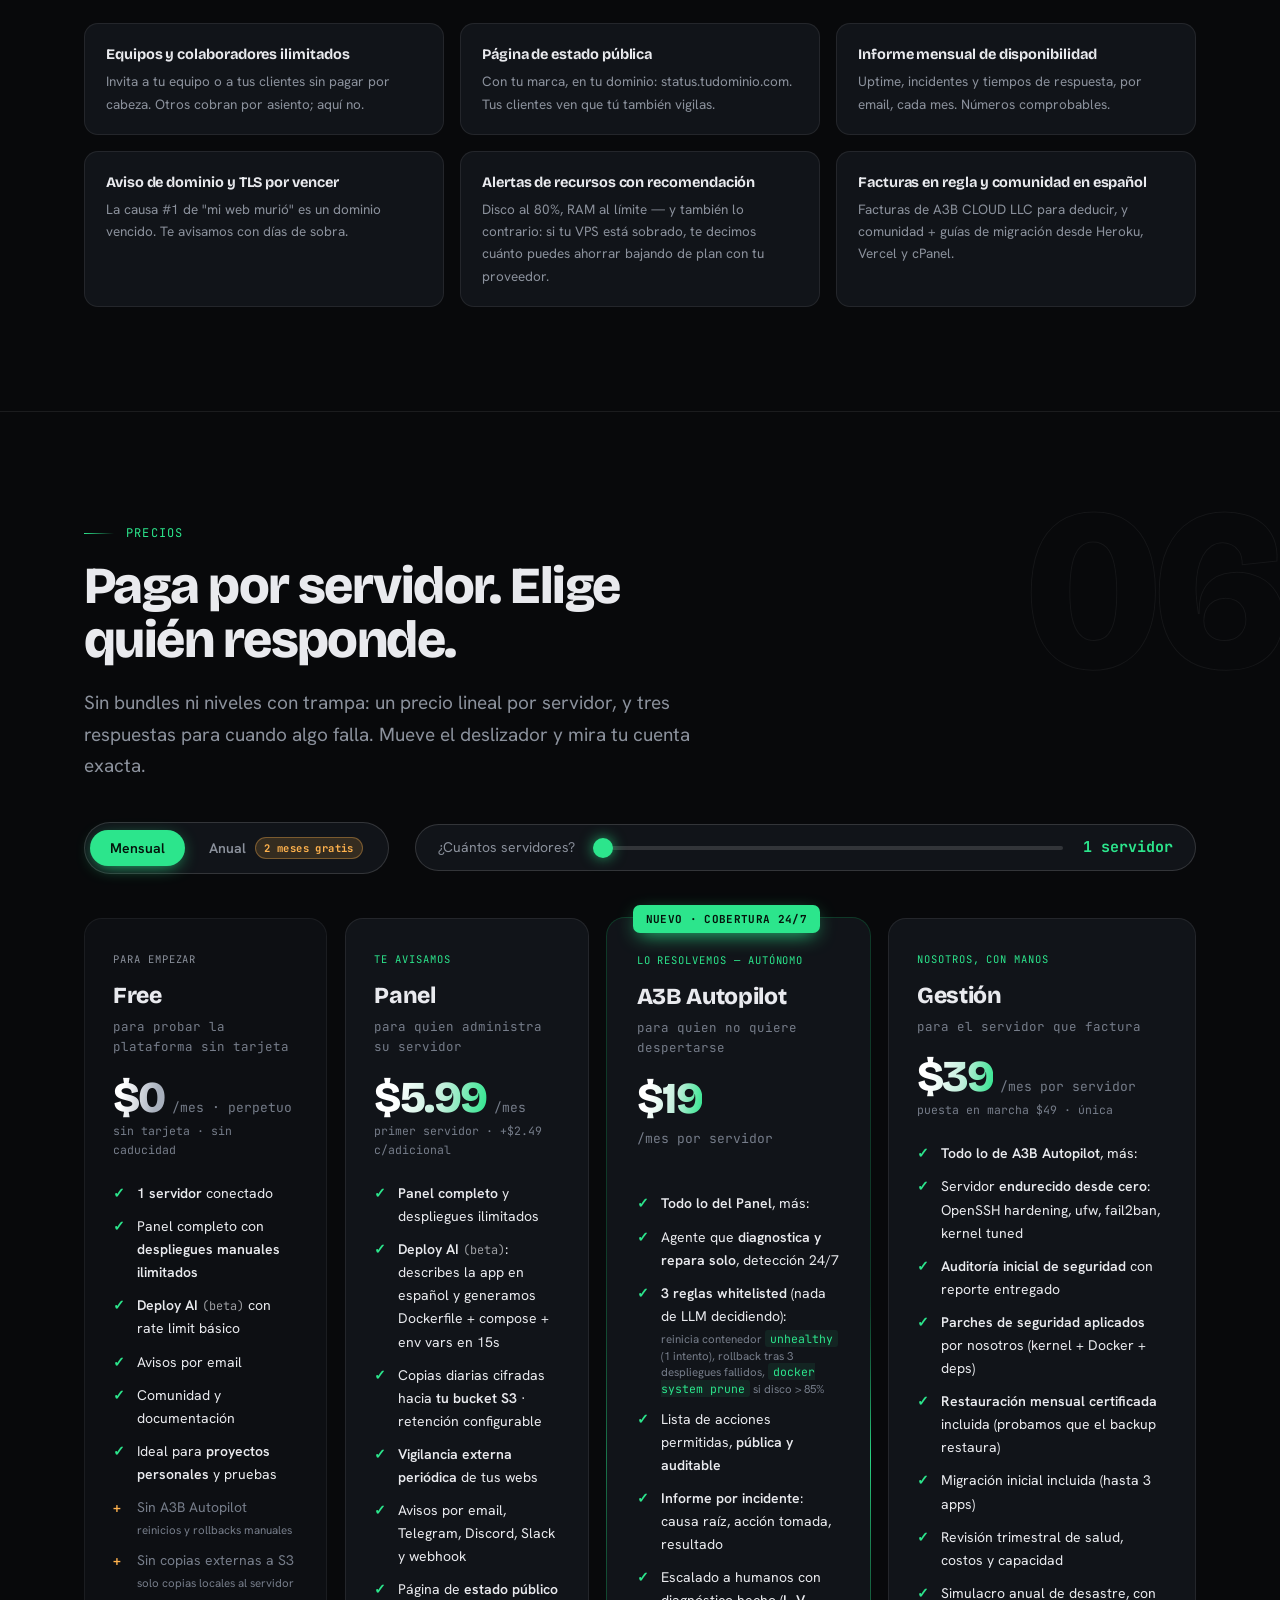
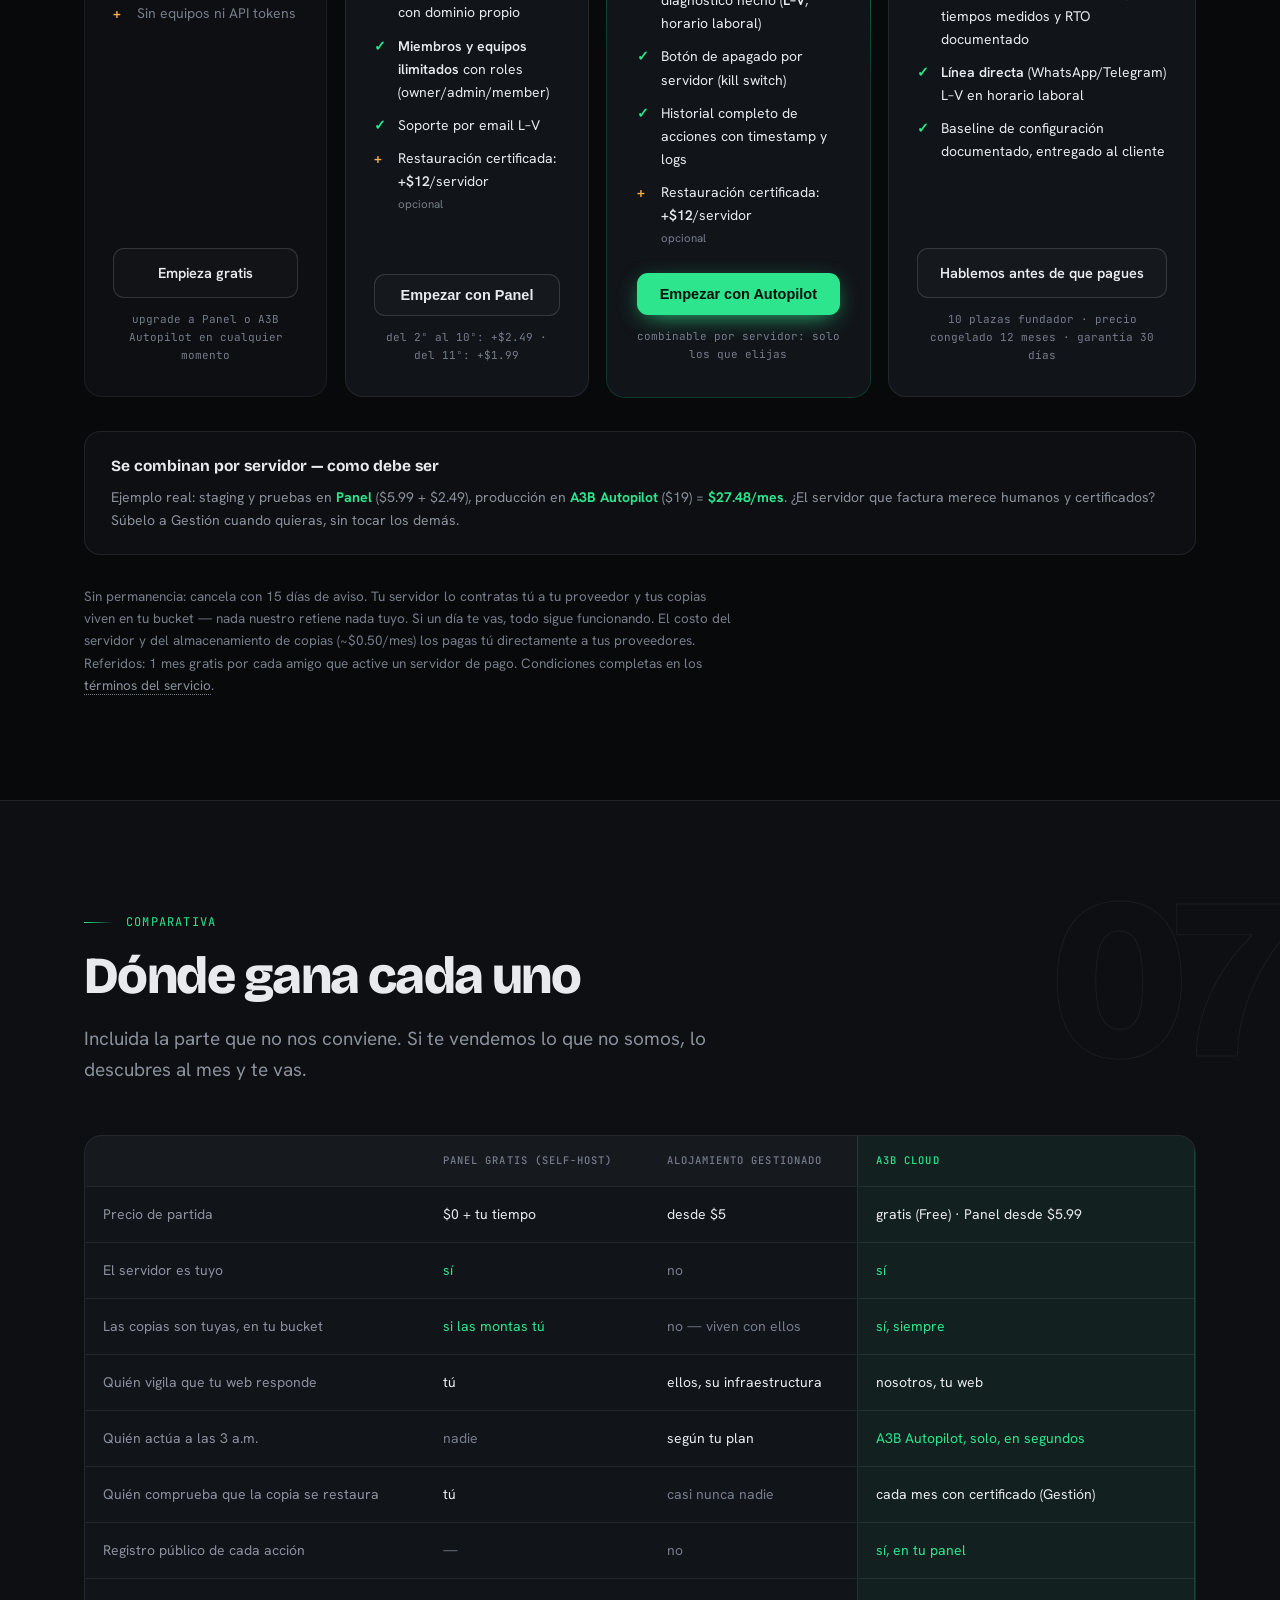
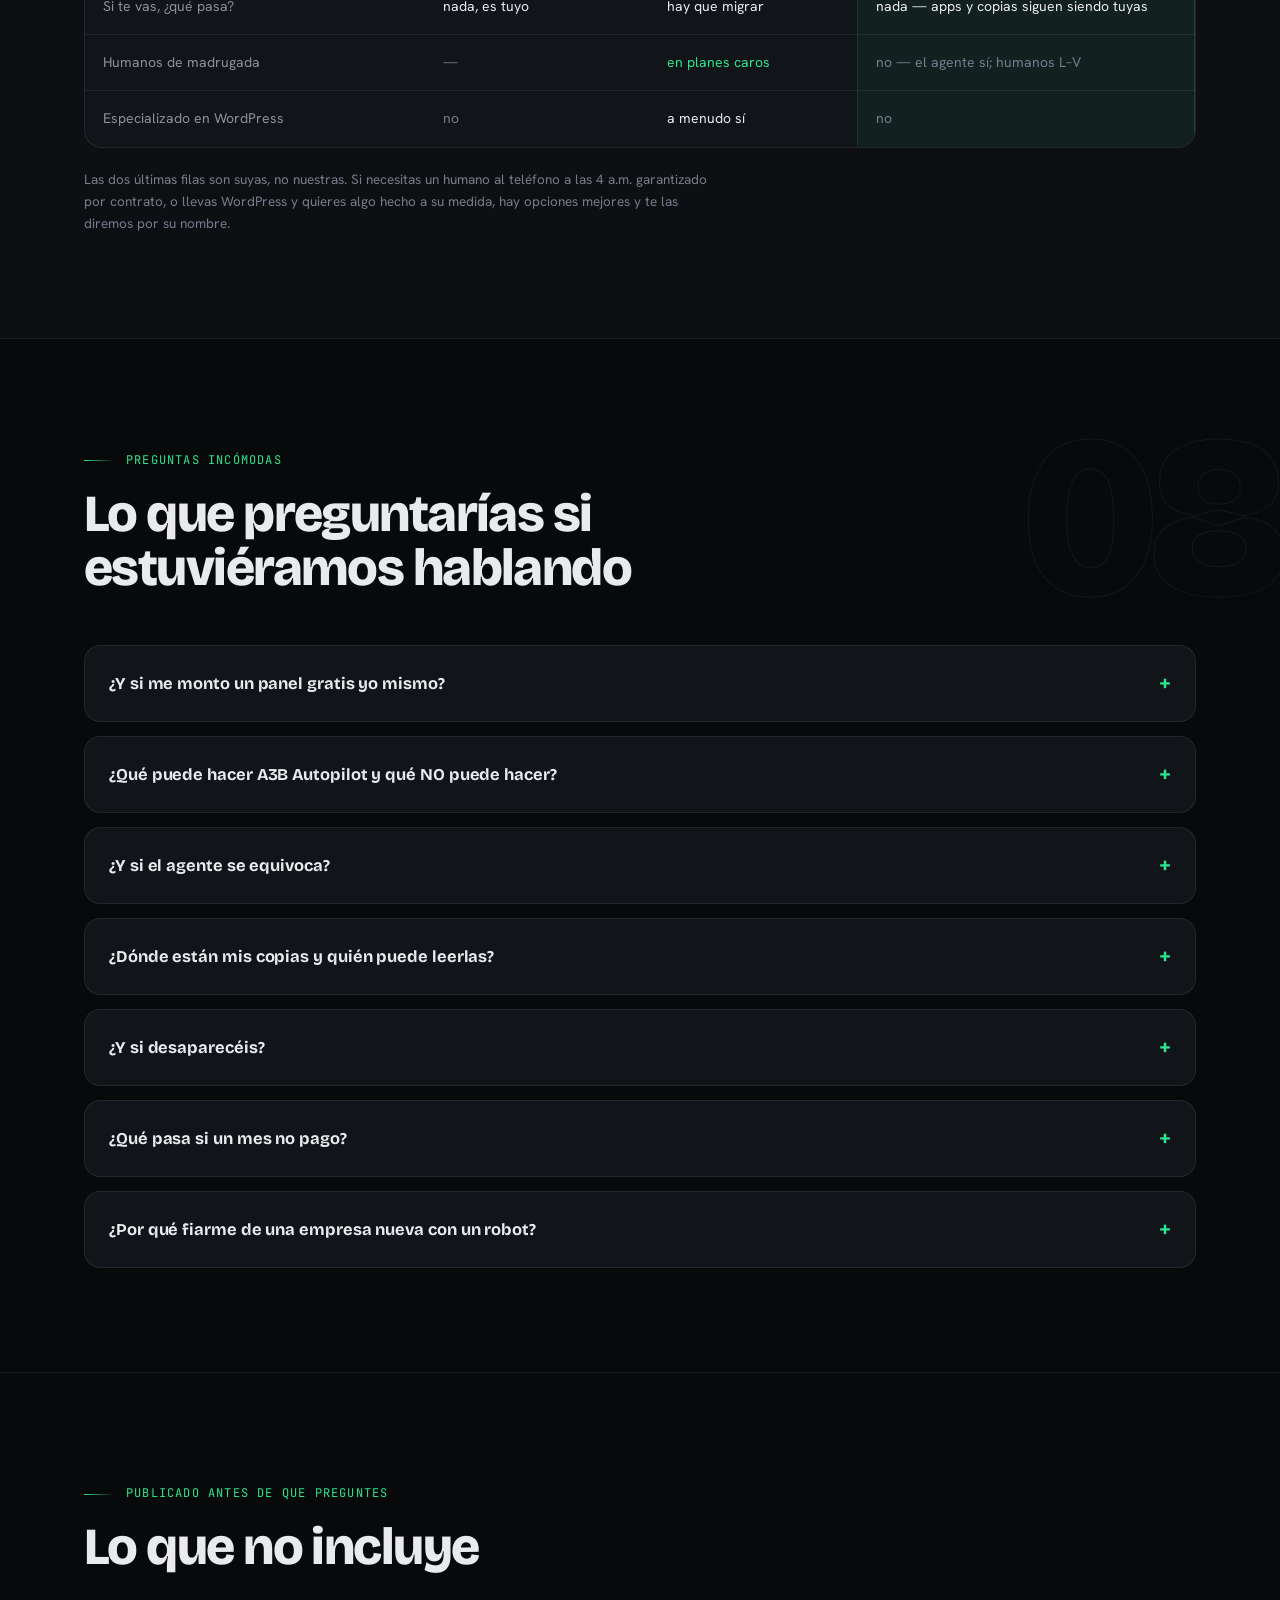
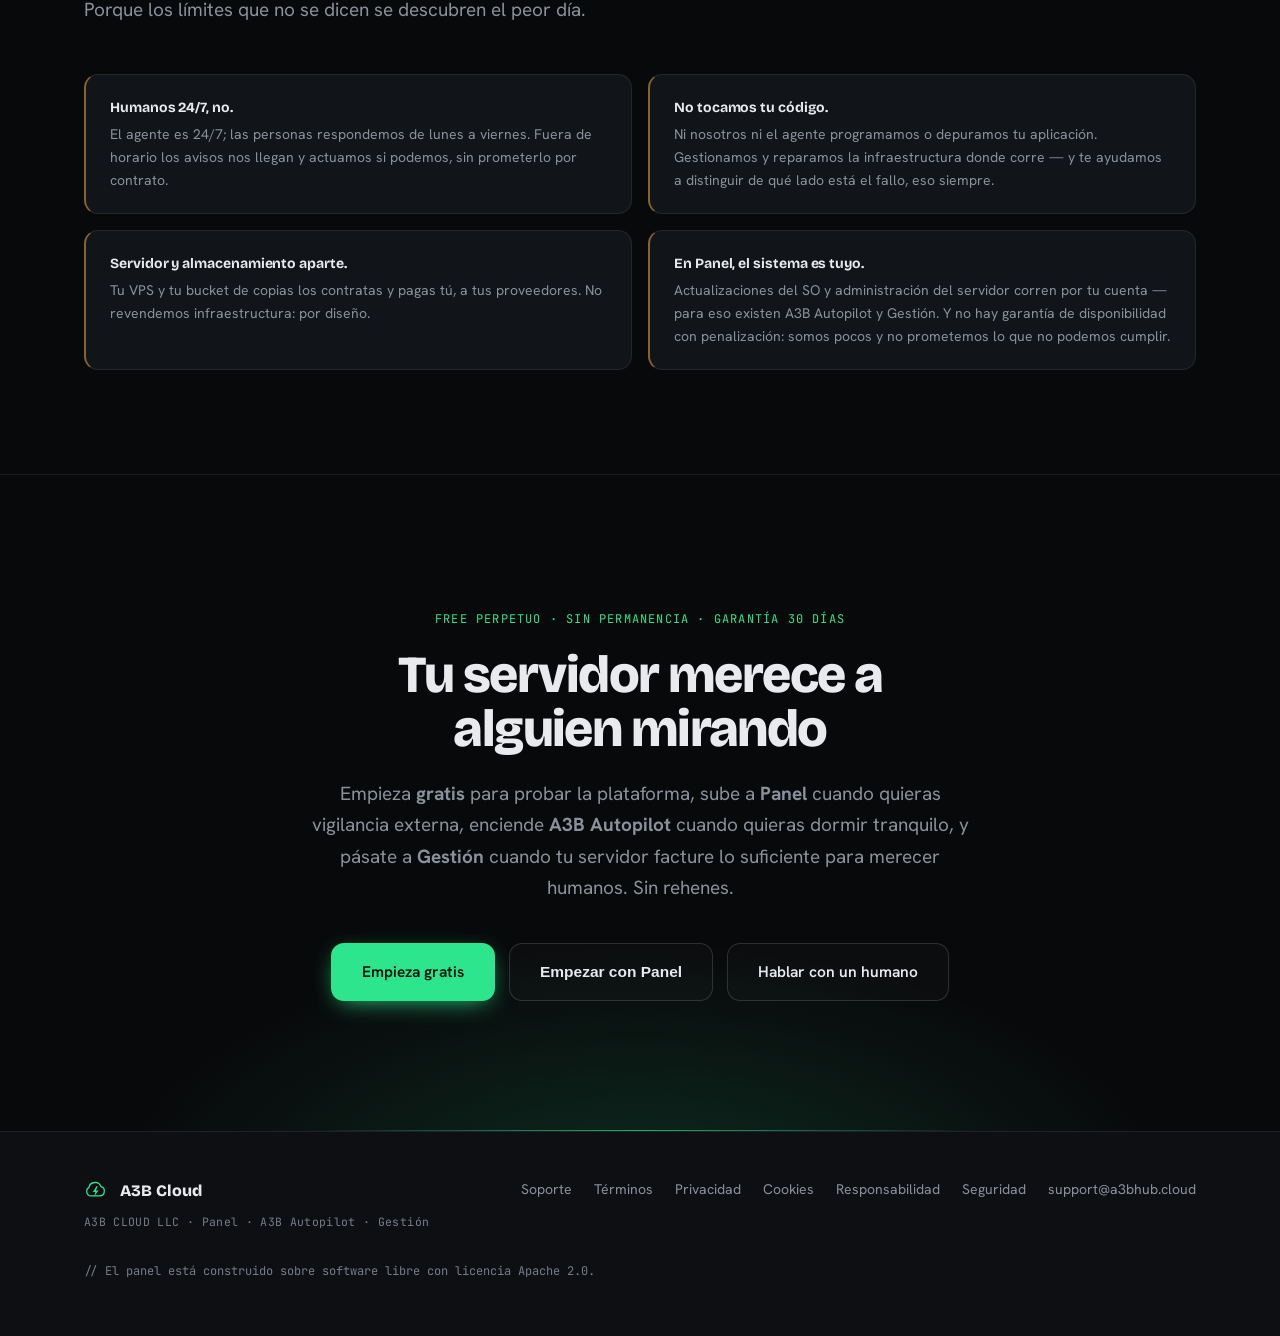
==== commit e245f322: "feat(pricing): retira trial 14 dias — Free tier es la forma de probar Motivacion: con el plan Free (" ====
--- a/index.html
+++ b/index.html
@@ -393,7 +393,7 @@
         <a class="btn btn-primary btn-big" href="#precio">Empieza gratis · ver planes</a>
         <a class="btn btn-ghost btn-big" href="#autopilot">Cómo repara solo →</a>
       </div>
-      <p class="hero-note"><b>Free perpetuo</b> con 1 servidor · <b>14 días de prueba</b> en Panel/A3B Autopilot · tu servidor y tus copias siempre son tuyos</p>
+      <p class="hero-note"><b>Free perpetuo</b> con 1 servidor · <b>garantía de devolución 30 días</b> en Panel/A3B Autopilot · tu servidor y tus copias siempre son tuyos</p>
     </div>
 
     <!-- Registro de cobertura — CONTENIDO ILUSTRATIVO del formato real.
@@ -669,7 +669,7 @@
           <li>Soporte por email L–V</li>
           <li class="plus">Restauración certificada: <b>+$12</b>/servidor <small>opcional</small></li>
         </ul>
-        <button type="button" class="btn btn-ghost" data-signup="panel">Prueba 14 días</button>
+        <button type="button" class="btn btn-ghost" data-signup="panel">Empezar con Panel</button>
         <p class="pnote">del 2º al 10º: +$2.49 · del 11º: +$1.99</p>
       </div>
 
@@ -694,7 +694,7 @@
           <li>Historial completo de acciones con timestamp y logs</li>
           <li class="plus">Restauración certificada: <b>+$12</b>/servidor <small>opcional</small></li>
         </ul>
-        <button type="button" class="btn btn-primary" data-signup="autopilot">Prueba 14 días</button>
+        <button type="button" class="btn btn-primary" data-signup="autopilot">Empezar con Autopilot</button>
         <p class="pnote">combinable por servidor: solo los que elijas</p>
       </div>
 
@@ -798,7 +798,7 @@
       </details>
       <details class="reveal">
         <summary>¿Por qué fiarme de una empresa nueva con un robot?</summary>
-        <p>Por lo que publicamos: la lista exacta de acciones que el agente puede ejecutar, el registro completo de lo que hizo, y el botón para apagarlo. Y por cómo cobramos: 14 días de prueba, sin permanencia, y en Gestión 10 plazas de fundador con precio congelado 12 meses y garantía de 30 días. El riesgo lo tomamos nosotros primero.</p>
+        <p>Por lo que publicamos: la lista exacta de acciones que el agente puede ejecutar, el registro completo de lo que hizo, y el botón para apagarlo. Y por cómo cobramos: plan Free perpetuo para probarlo, garantía de devolución 30 días en los planes pagados, sin permanencia. En Gestión, 10 plazas de fundador con precio congelado 12 meses. El riesgo lo tomamos nosotros primero.</p>
       </details>
     </div>
   </div>
@@ -822,12 +822,12 @@
 <!-- ═══ CTA FINAL ═══ -->
 <section class="section final">
   <div class="wrap">
-    <span class="kicker reveal">14 días de prueba · sin permanencia</span>
+    <span class="kicker reveal">Free perpetuo · sin permanencia · garantía 30 días</span>
     <h2 class="reveal d1">Tu servidor merece a alguien mirando</h2>
     <p class="lead reveal d2">Empieza <b>gratis</b> para probar la plataforma, sube a <b>Panel</b> cuando quieras vigilancia externa, enciende <b>A3B Autopilot</b> cuando quieras dormir tranquilo, y pásate a <b>Gestión</b> cuando tu servidor facture lo suficiente para merecer humanos. Sin rehenes.</p>
     <div class="hero-cta reveal d3">
       <a class="btn btn-primary btn-big" href="https://app.a3bhub.cloud/register">Empieza gratis</a>
-      <button type="button" class="btn btn-ghost btn-big" data-signup="panel">Prueba Panel 14 días</button>
+      <button type="button" class="btn btn-ghost btn-big" data-signup="panel">Empezar con Panel</button>
       <a class="btn btn-ghost btn-big" href="mailto:support@a3bhub.cloud?subject=Gesti%C3%B3n%20-%20A3B%20Cloud">Hablar con un humano</a>
     </div>
   </div>
@@ -976,10 +976,10 @@
 <div id="signup" class="signup-overlay" hidden role="dialog" aria-modal="true" aria-labelledby="signupTitle">
   <div class="signup-box">
     <button type="button" class="signup-close" data-signup-close aria-label="Cerrar">×</button>
-    <span class="kicker">Prueba 14 días</span>
+    <span class="kicker">Sin permanencia · garantía 30 días</span>
     <h3 id="signupTitle" class="signup-title">Empieza con <span data-signup-tier>Panel</span></h3>
     <p class="signup-summary" data-signup-summary>1 servidor · mensual</p>
-    <p class="signup-note">Solo tu correo. En el siguiente paso Stripe validará tu tarjeta — no se cobra hasta el día 15. Puedes cancelar antes desde el panel.</p>
+    <p class="signup-note">Solo tu correo. En el siguiente paso Stripe procesará el pago del primer periodo. Sin permanencia — cancela cuando quieras. Si en los primeros 30 días no te convence, te devolvemos el importe íntegro.</p>
     <form novalidate>
       <label for="signupEmail" class="signup-label">Tu correo</label>
       <input id="signupEmail" type="email" required autocomplete="email" placeholder="tu@correo.com" class="signup-input">
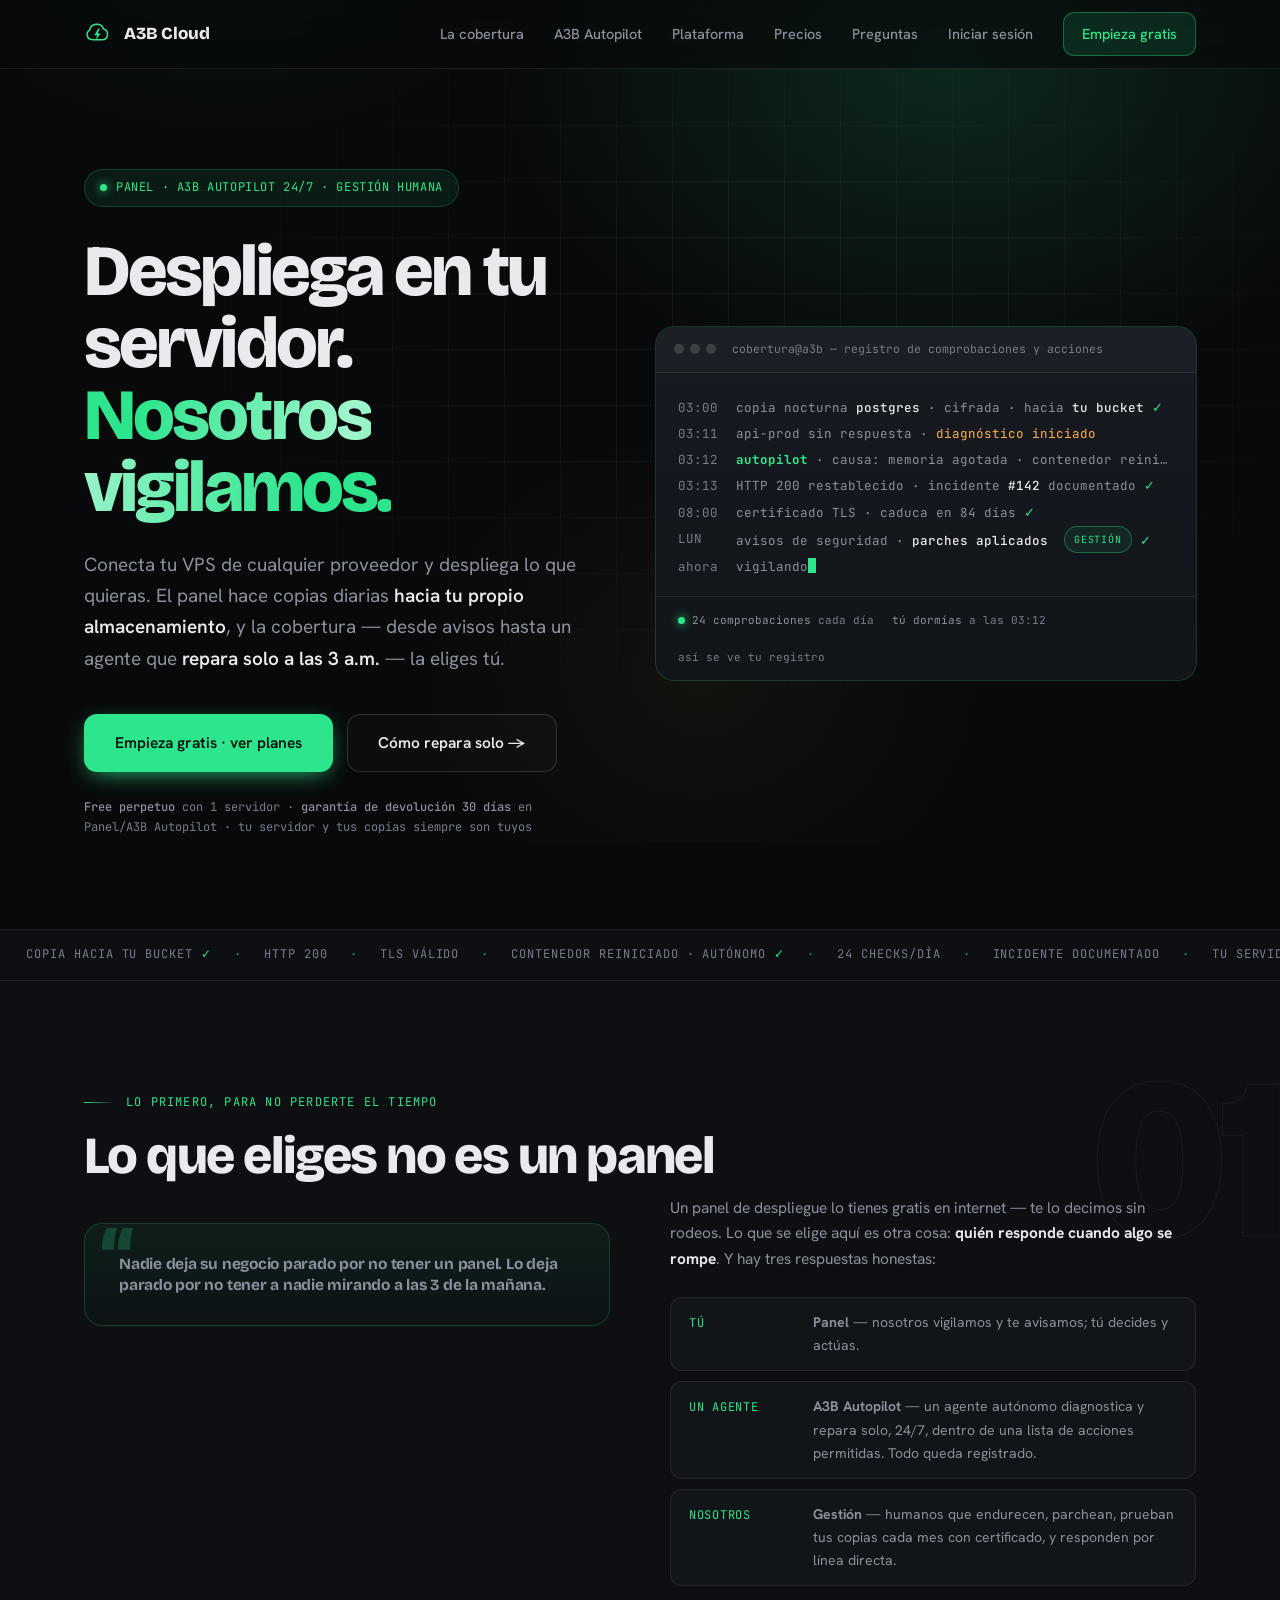
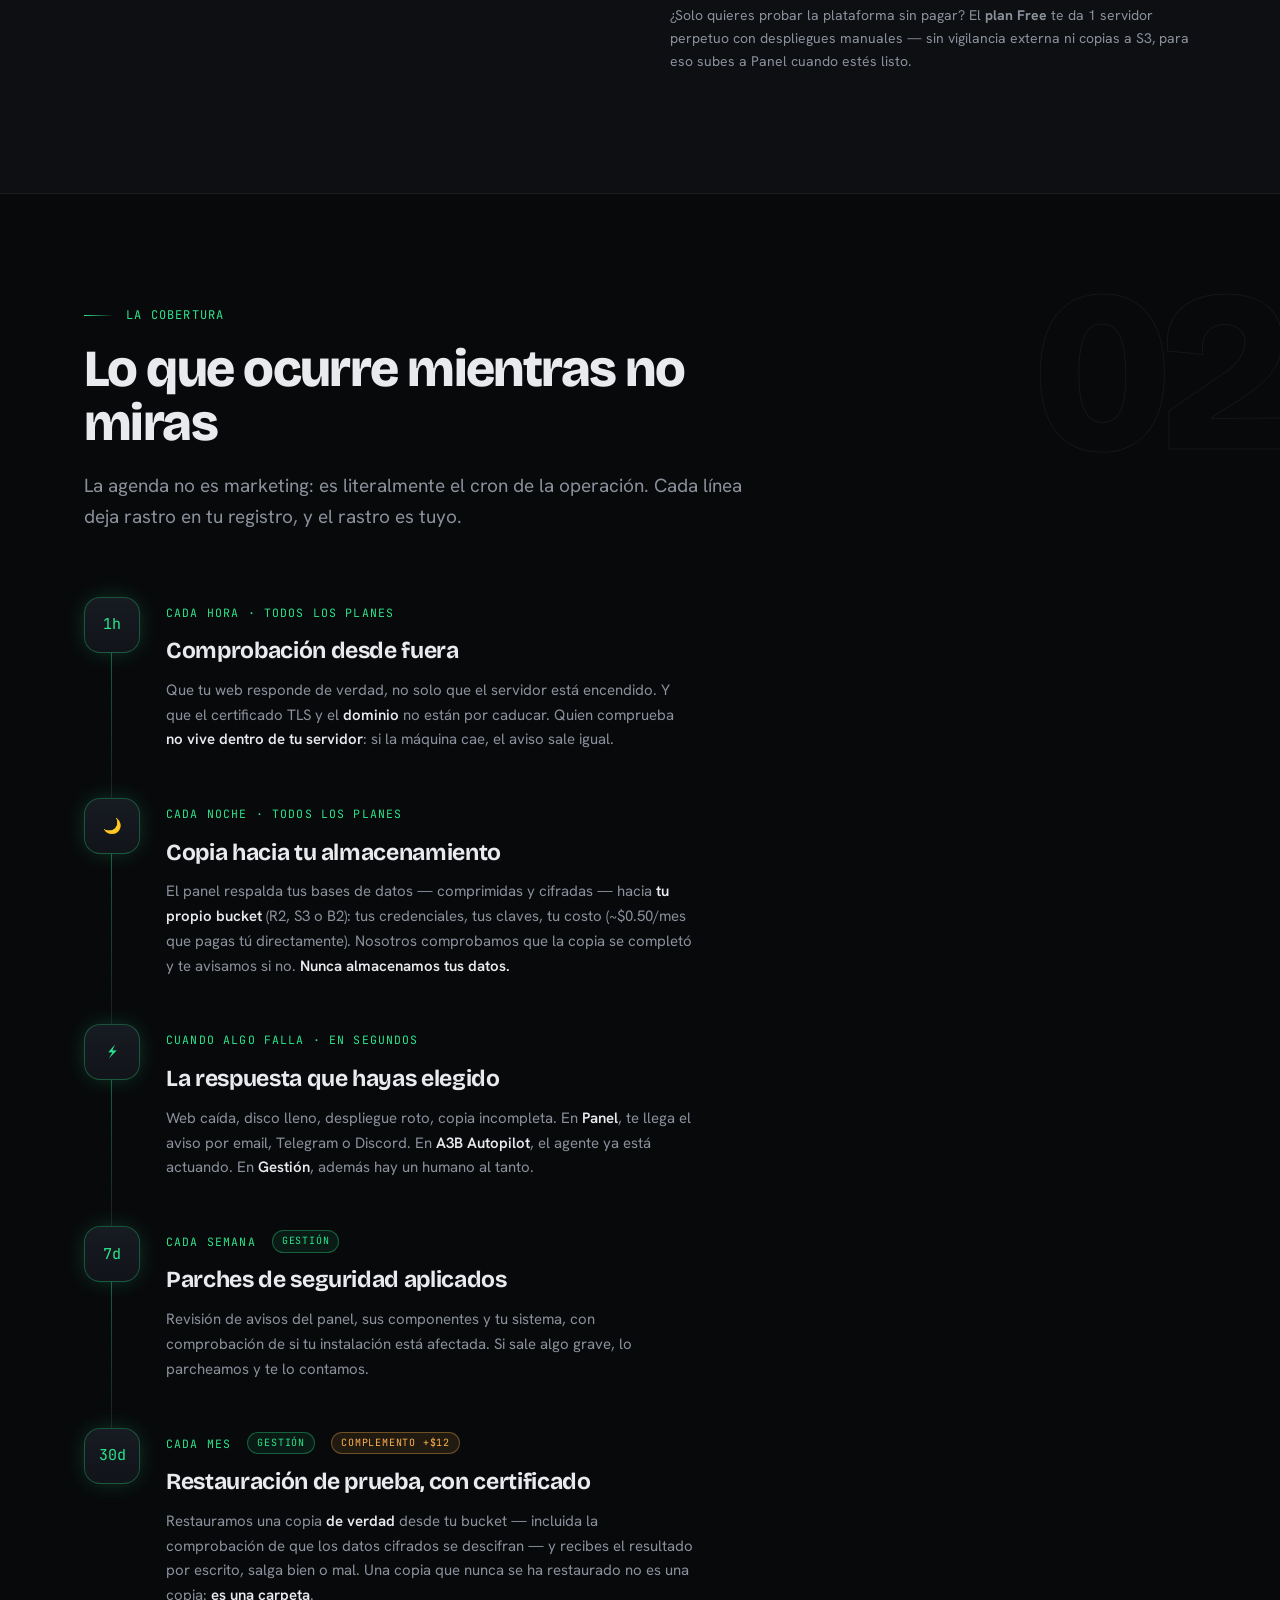
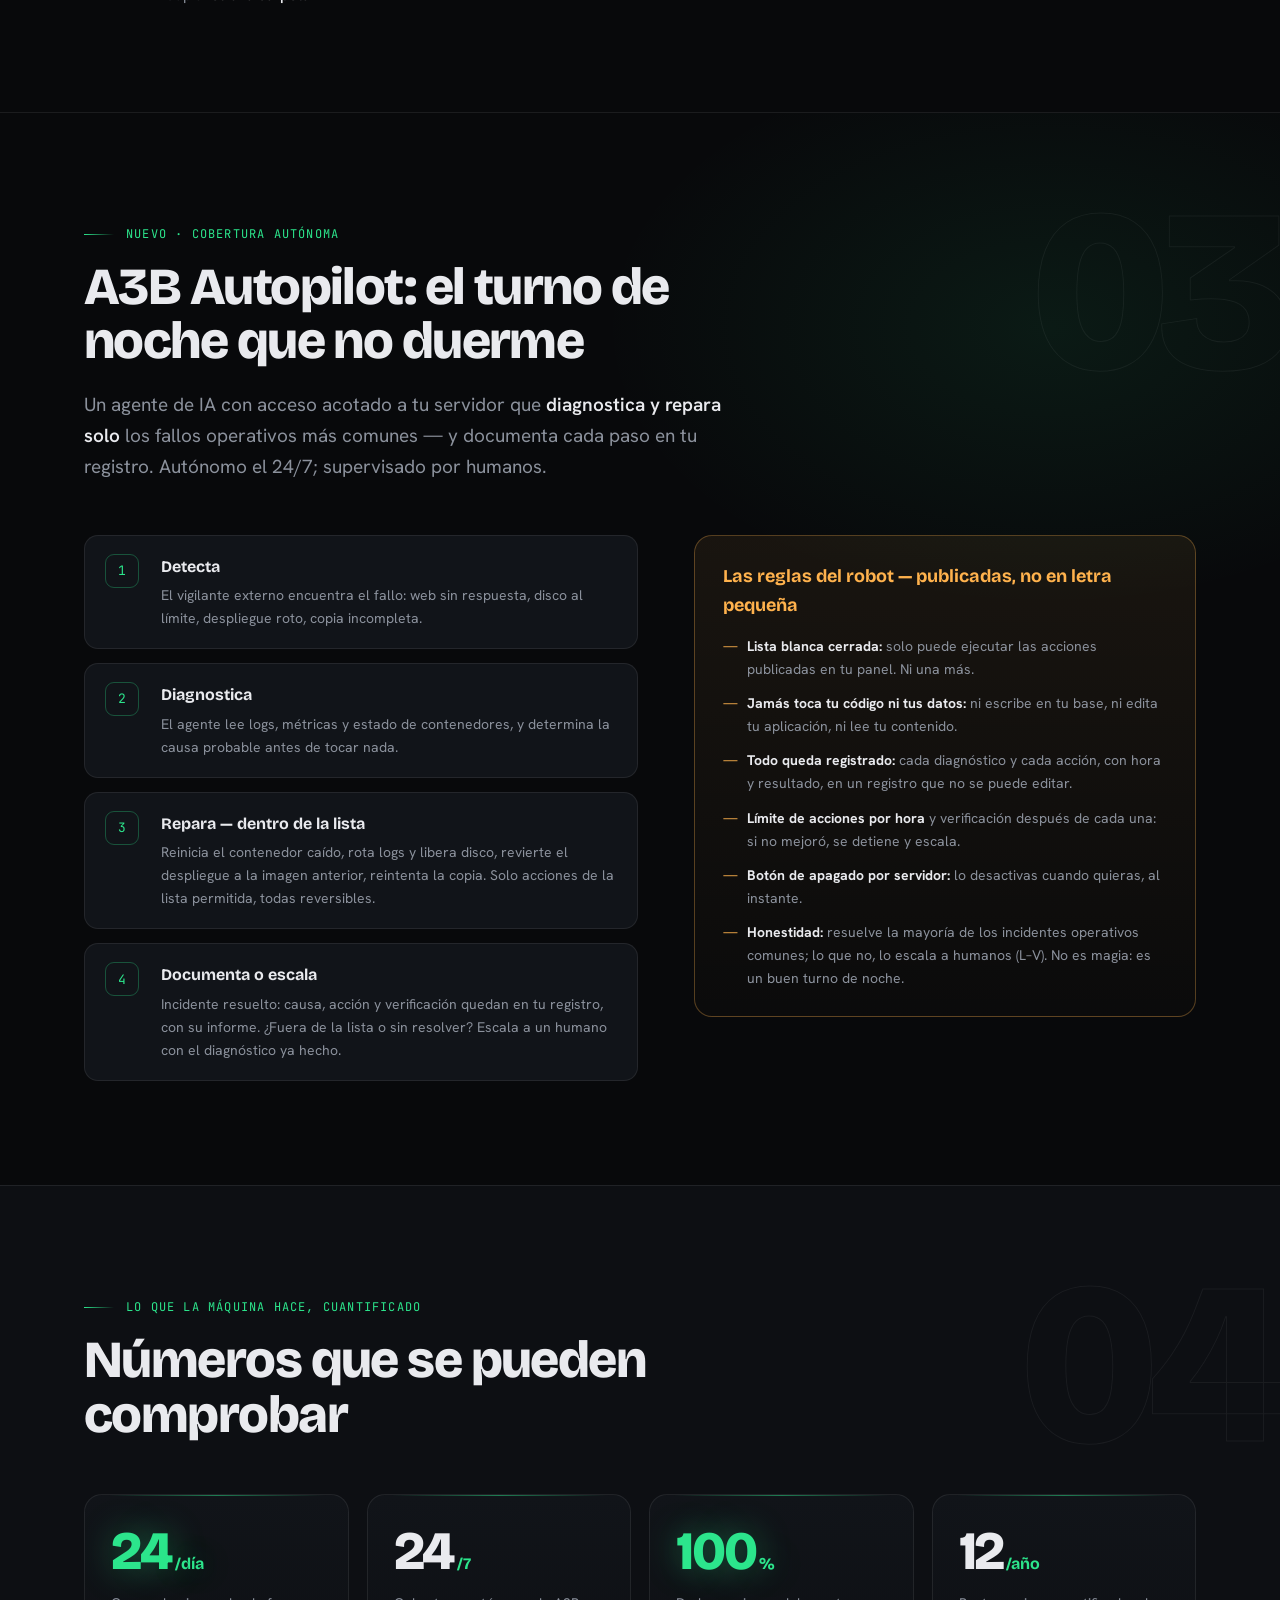
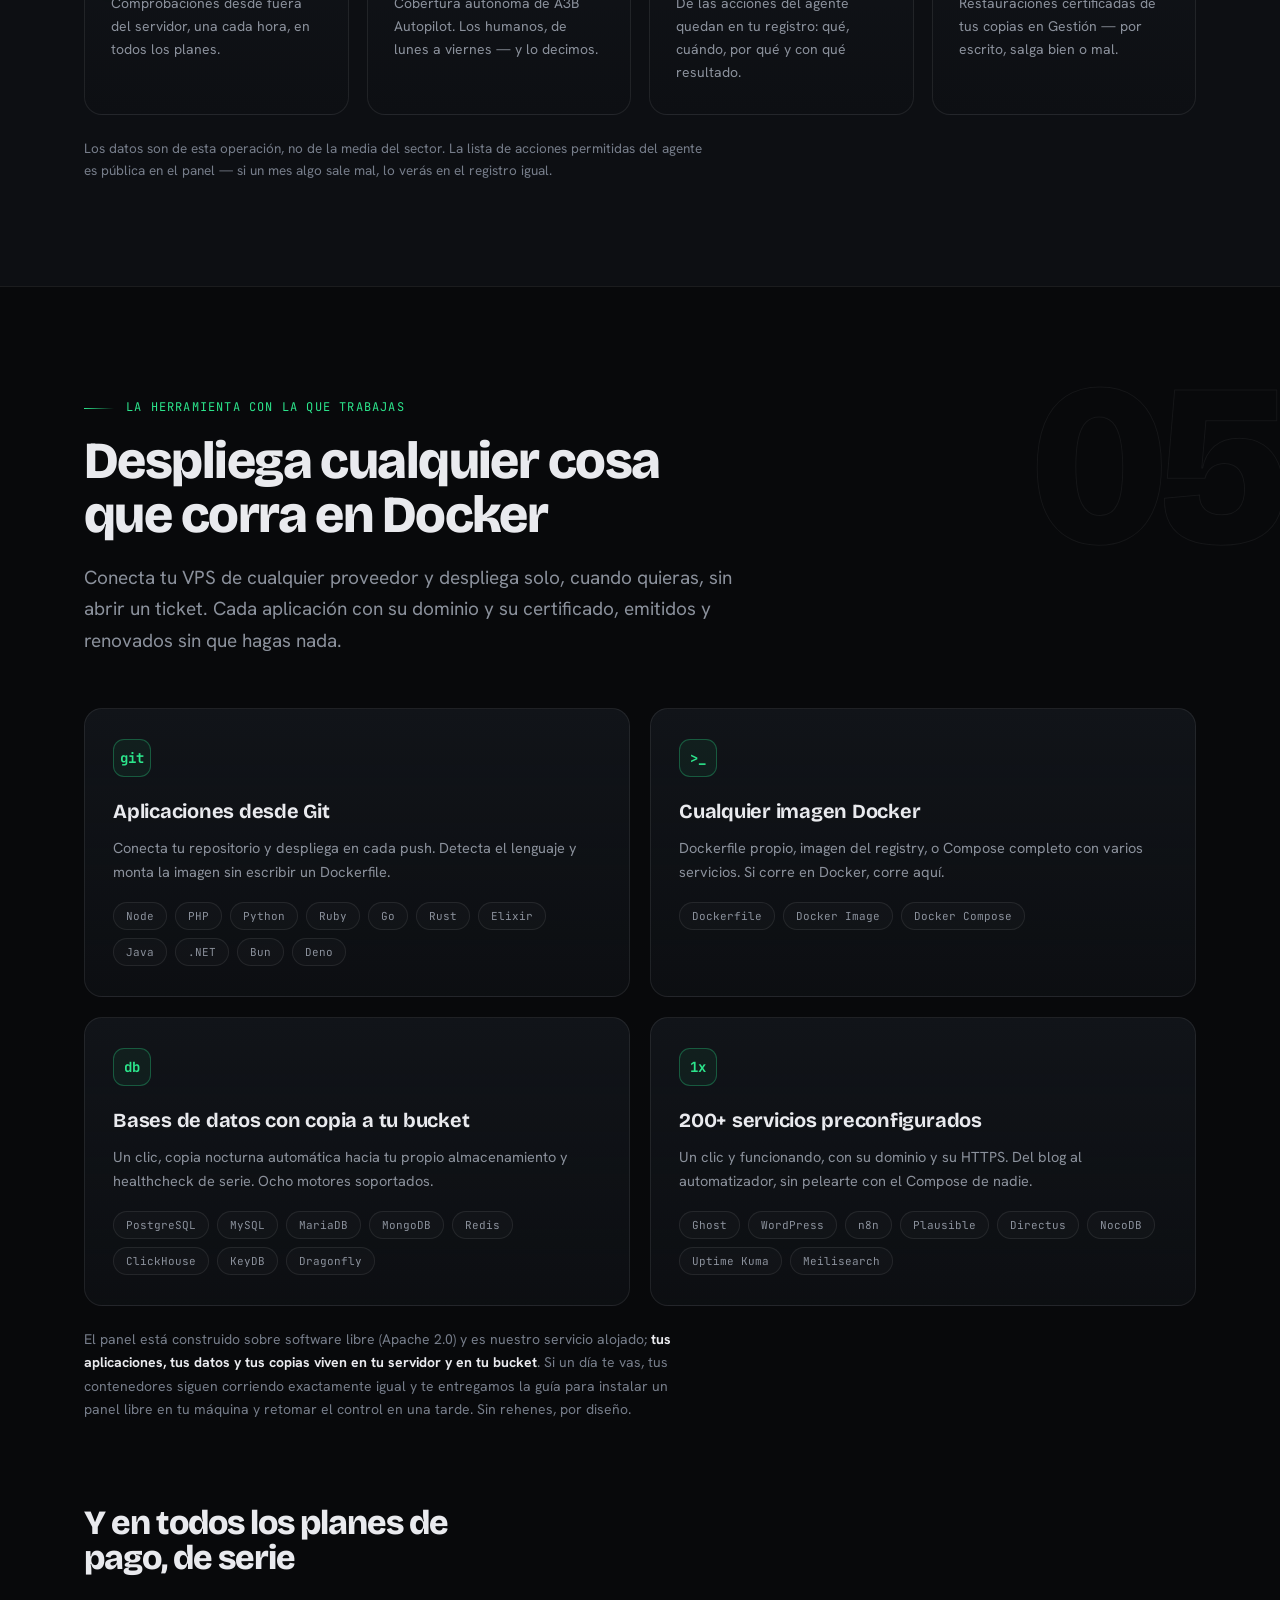
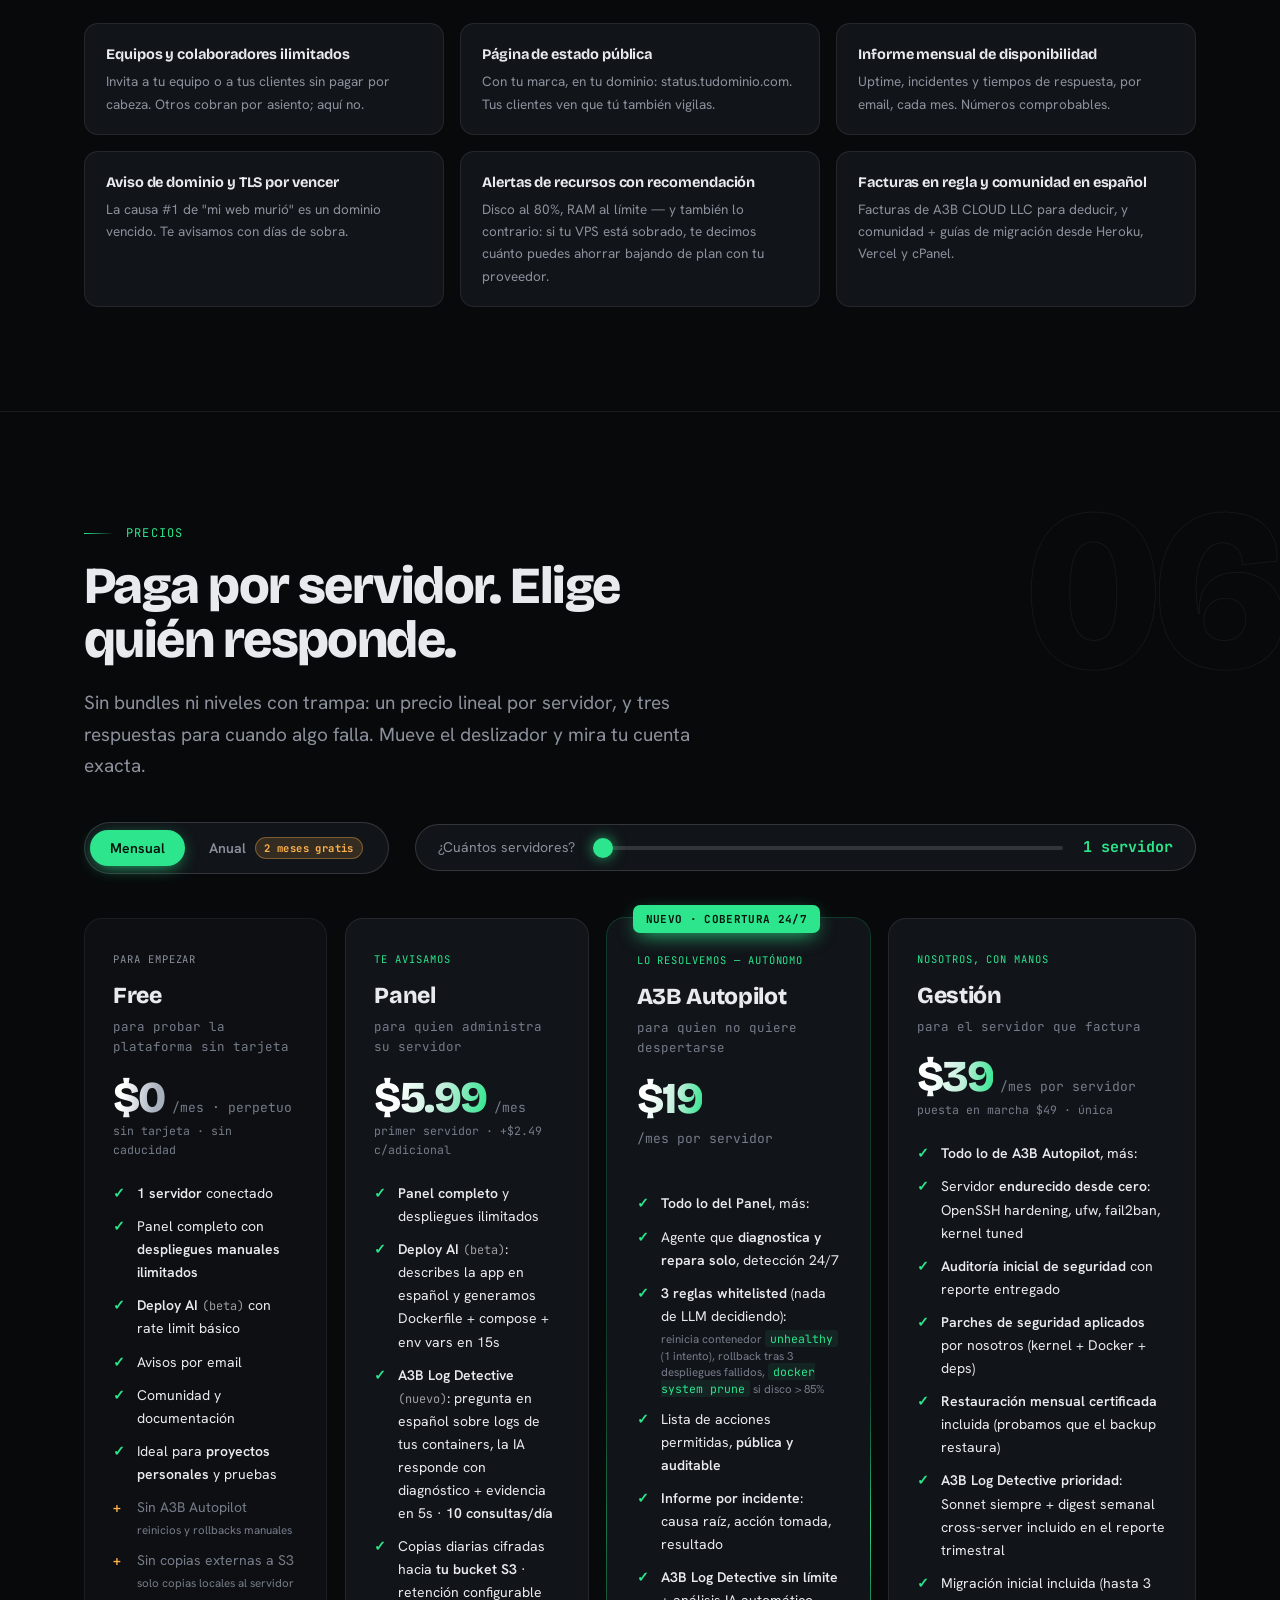
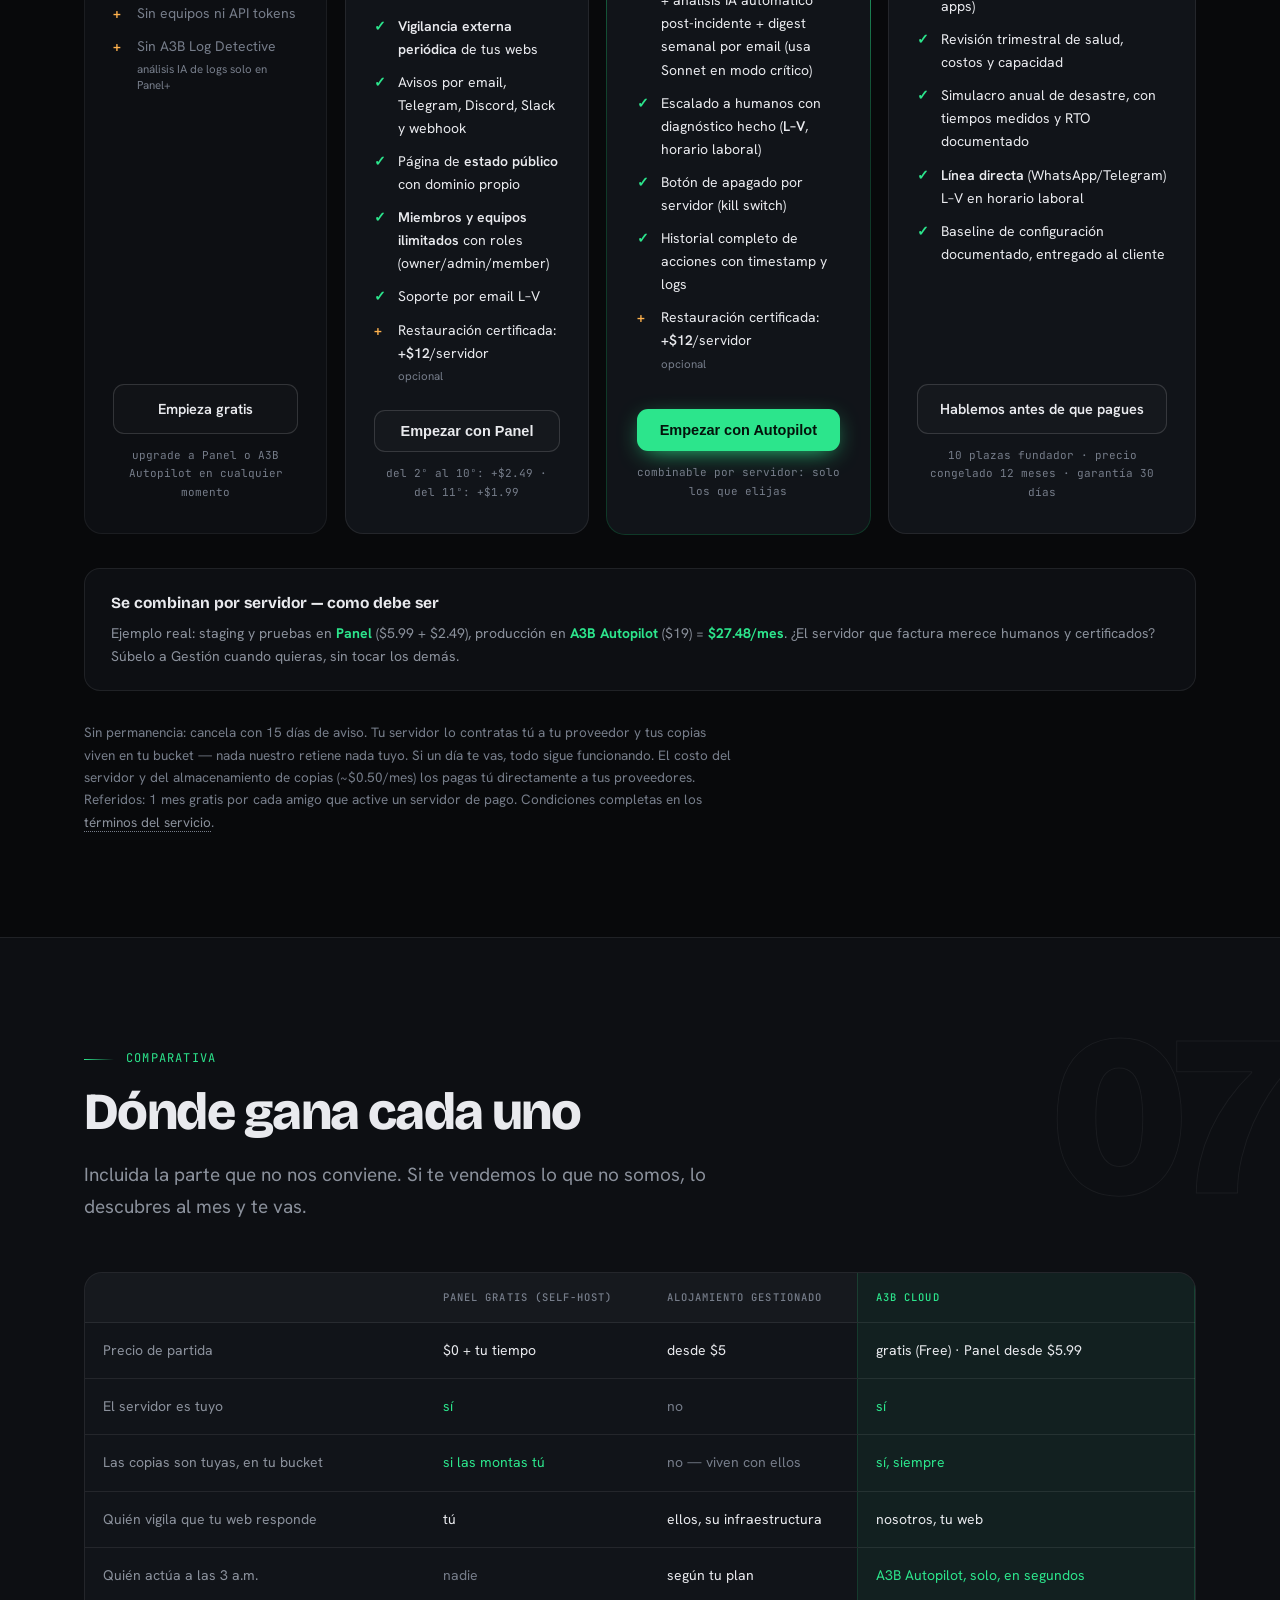
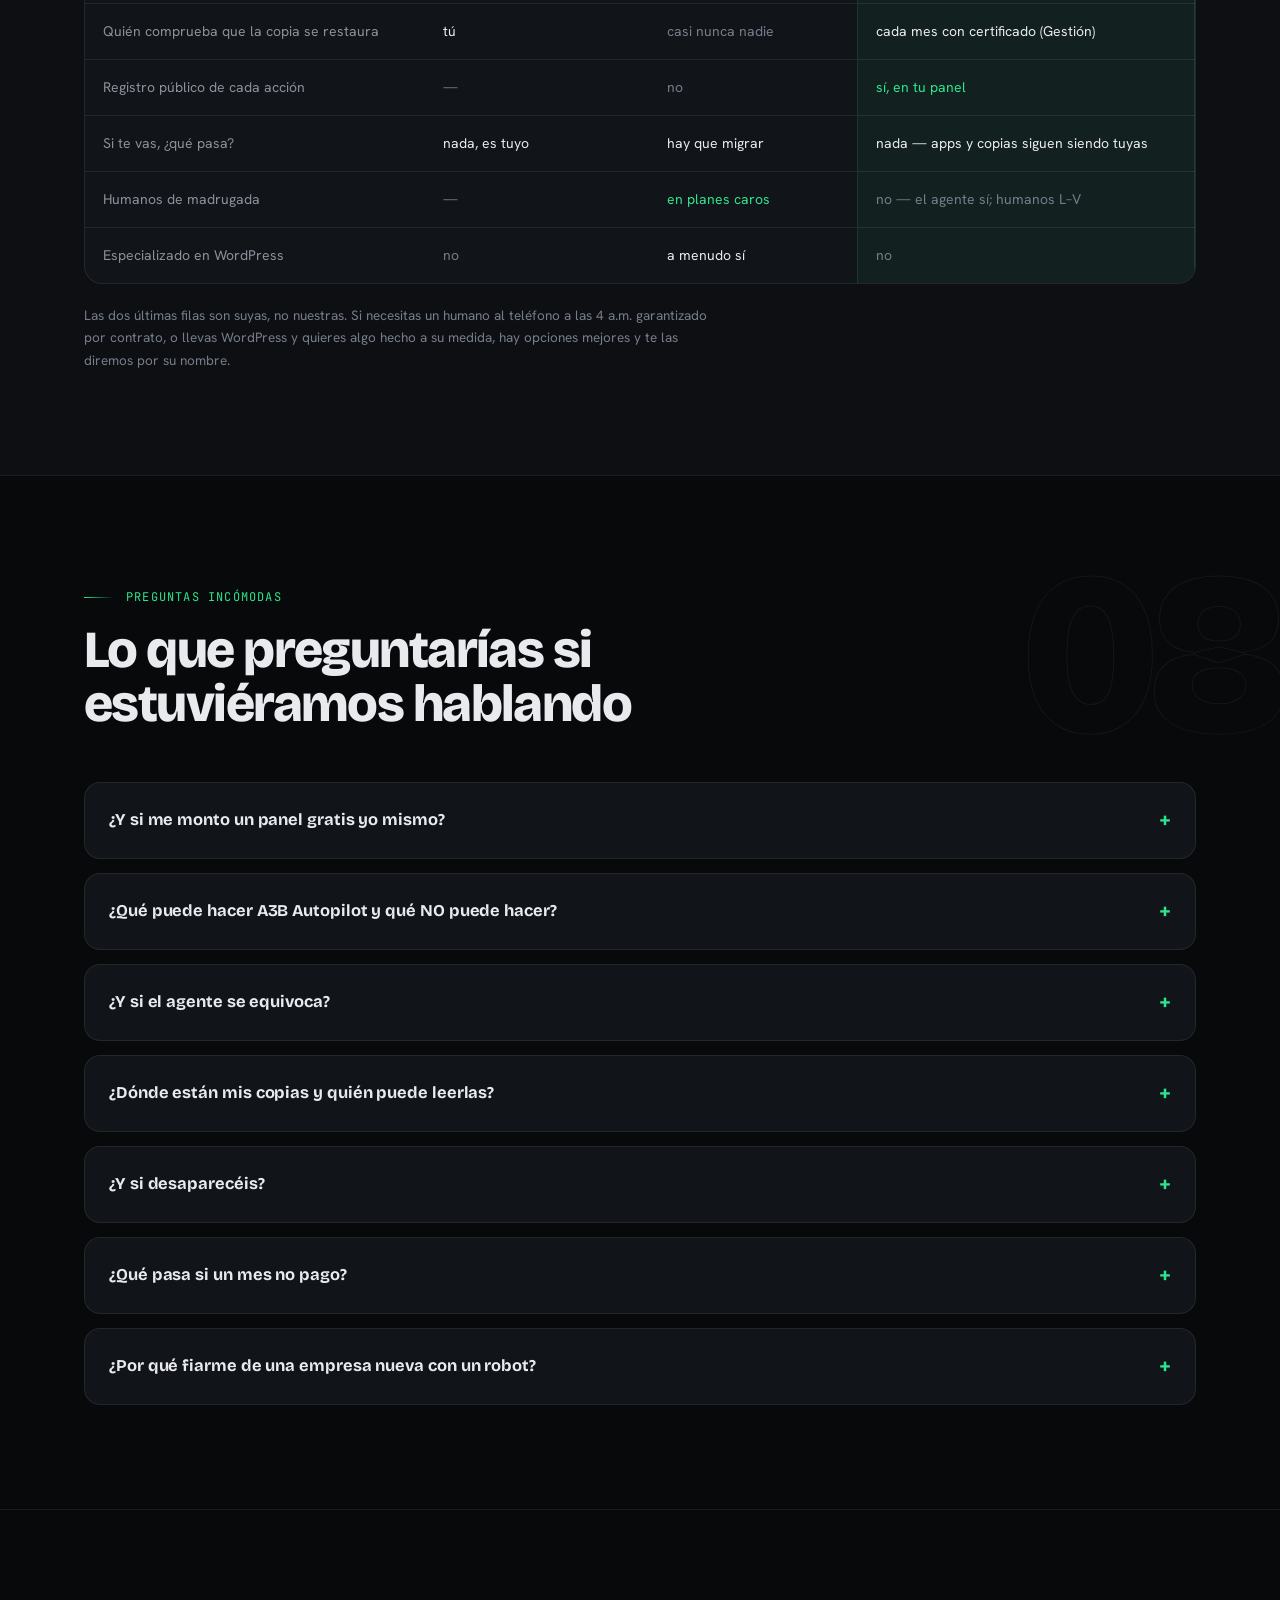
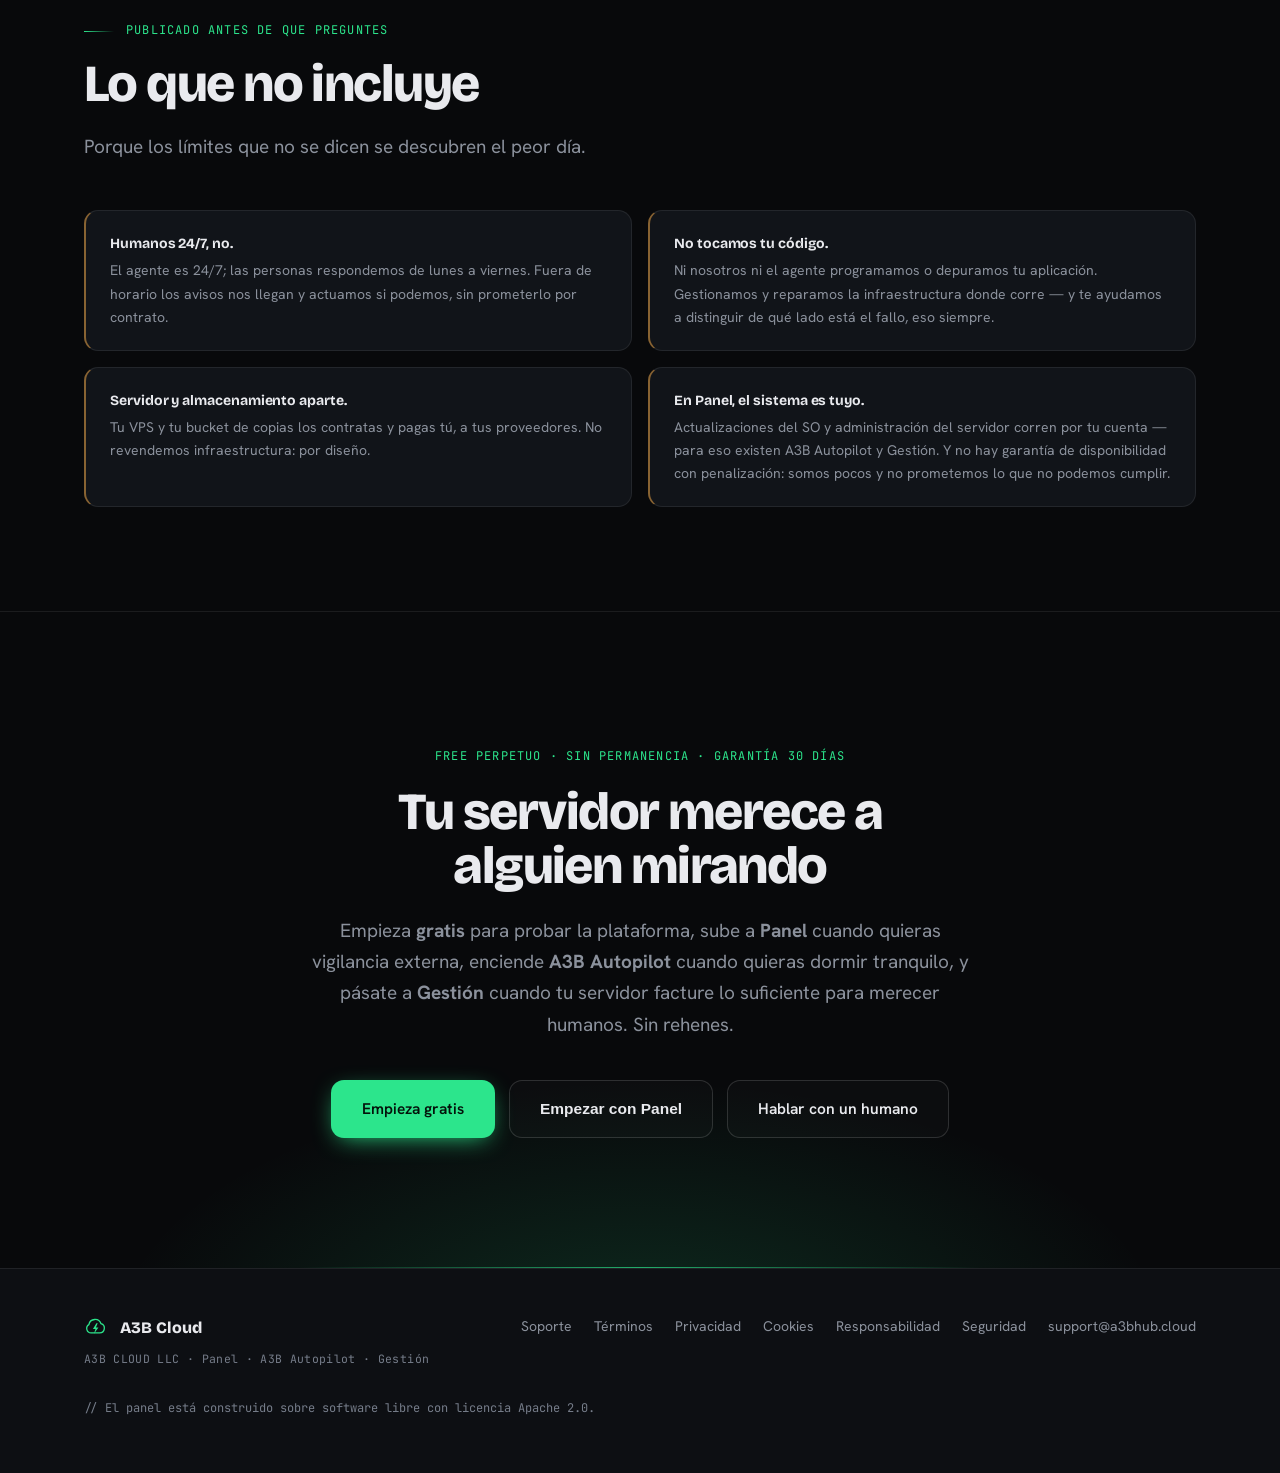
==== commit 28ea05bd: "feat(pricing): añade A3B Log Detective a cards de planes + clausula 7 ter **index.html**: - Free: li" ====
--- a/index.html
+++ b/index.html
@@ -645,6 +645,7 @@
           <li class="plus" style="color:var(--faint)">Sin A3B Autopilot <small>reinicios y rollbacks manuales</small></li>
           <li class="plus" style="color:var(--faint)">Sin copias externas a S3 <small>solo copias locales al servidor</small></li>
           <li class="plus" style="color:var(--faint)">Sin equipos ni API tokens</li>
+          <li class="plus" style="color:var(--faint)">Sin A3B Log Detective <small>análisis IA de logs solo en Panel+</small></li>
         </ul>
         <a class="btn btn-ghost" href="https://app.a3bhub.cloud/register">Empieza gratis</a>
         <p class="pnote">upgrade a Panel o A3B Autopilot en cualquier momento</p>
@@ -661,6 +662,7 @@
         <ul>
           <li><b>Panel completo</b> y despliegues ilimitados</li>
           <li><b>Deploy AI</b> <span style="opacity:.65;font-size:.85em;font-family:var(--mono)">(beta)</span>: describes la app en español y generamos Dockerfile + compose + env vars en 15s</li>
+          <li><b>A3B Log Detective</b> <span style="opacity:.65;font-size:.85em;font-family:var(--mono)">(nuevo)</span>: pregunta en español sobre logs de tus containers, la IA responde con diagnóstico + evidencia en 5s · <b>10 consultas/día</b></li>
           <li>Copias diarias cifradas hacia <b>tu bucket S3</b> · retención configurable</li>
           <li><b>Vigilancia externa periódica</b> de tus webs</li>
           <li>Avisos por email, Telegram, Discord, Slack y webhook</li>
@@ -689,6 +691,7 @@
               <small>reinicia contenedor <code>unhealthy</code> (1 intento), rollback tras 3 despliegues fallidos, <code>docker system prune</code> si disco &gt; 85%</small></li>
           <li>Lista de acciones permitidas, <b>pública y auditable</b></li>
           <li><b>Informe por incidente</b>: causa raíz, acción tomada, resultado</li>
+          <li><b>A3B Log Detective sin límite</b> + análisis IA automático post-incidente + digest semanal por email (usa Sonnet en modo crítico)</li>
           <li>Escalado a humanos con diagnóstico hecho (<b>L–V</b>, horario laboral)</li>
           <li>Botón de apagado por servidor (kill switch)</li>
           <li>Historial completo de acciones con timestamp y logs</li>
@@ -712,6 +715,7 @@
           <li><b>Auditoría inicial de seguridad</b> con reporte entregado</li>
           <li><b>Parches de seguridad aplicados</b> por nosotros (kernel + Docker + deps)</li>
           <li><b>Restauración mensual certificada</b> incluida (probamos que el backup restaura)</li>
+          <li><b>A3B Log Detective prioridad</b>: Sonnet siempre + digest semanal cross-server incluido en el reporte trimestral</li>
           <li>Migración inicial incluida (hasta 3 apps)</li>
           <li>Revisión trimestral de salud, costos y capacidad</li>
           <li>Simulacro anual de desastre, con tiempos medidos y RTO documentado</li>
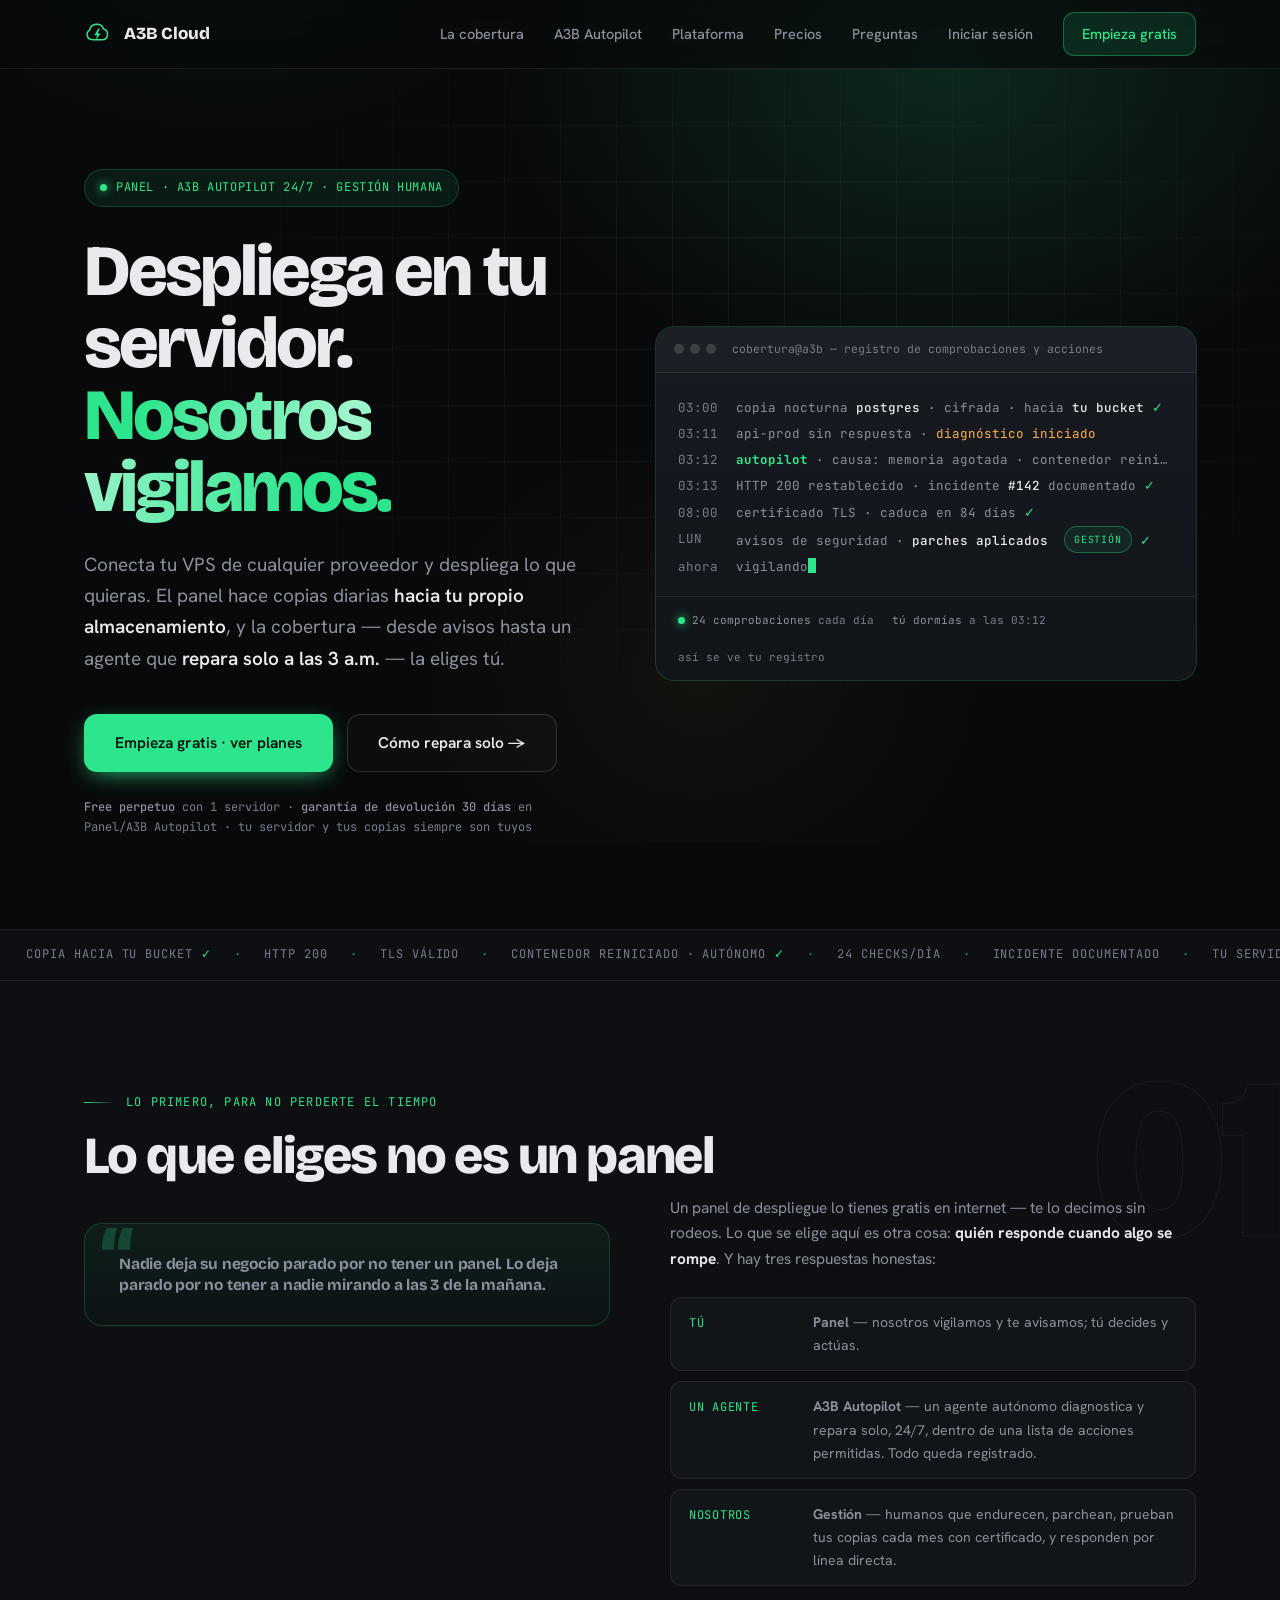
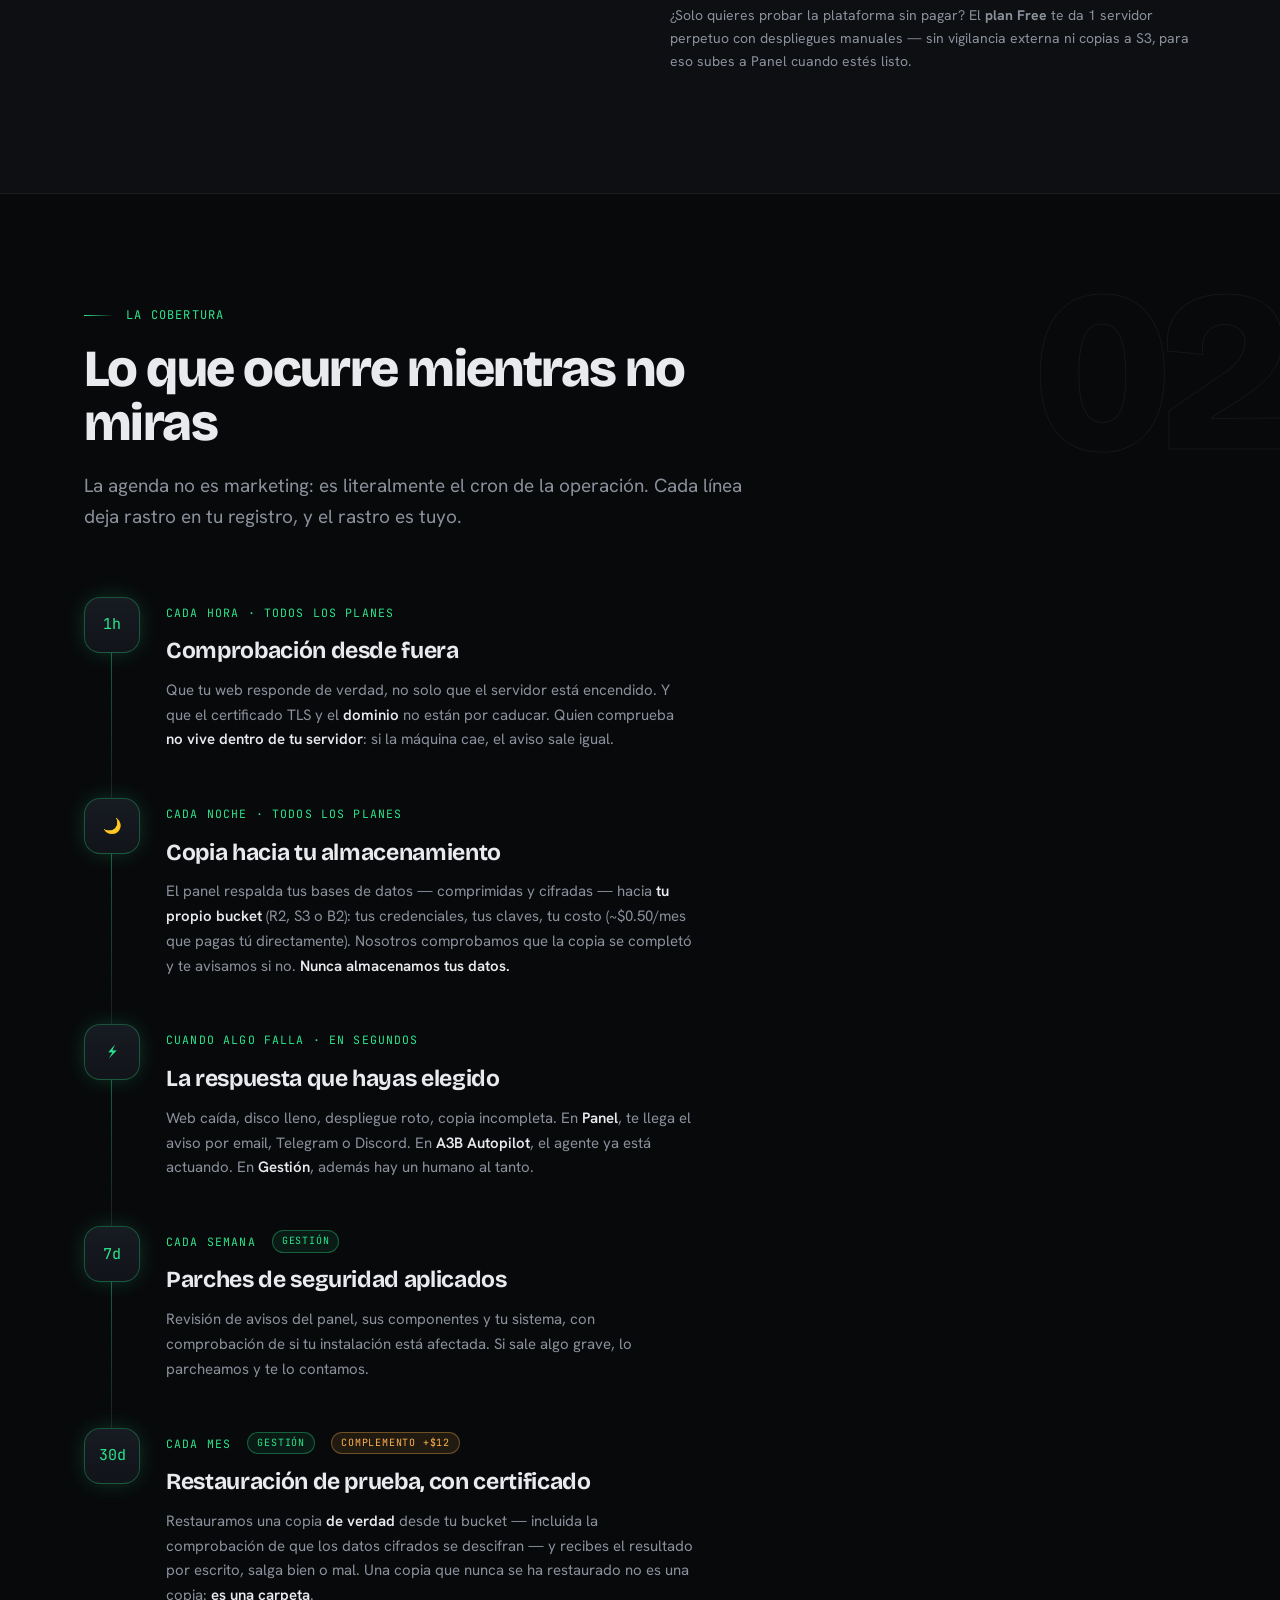
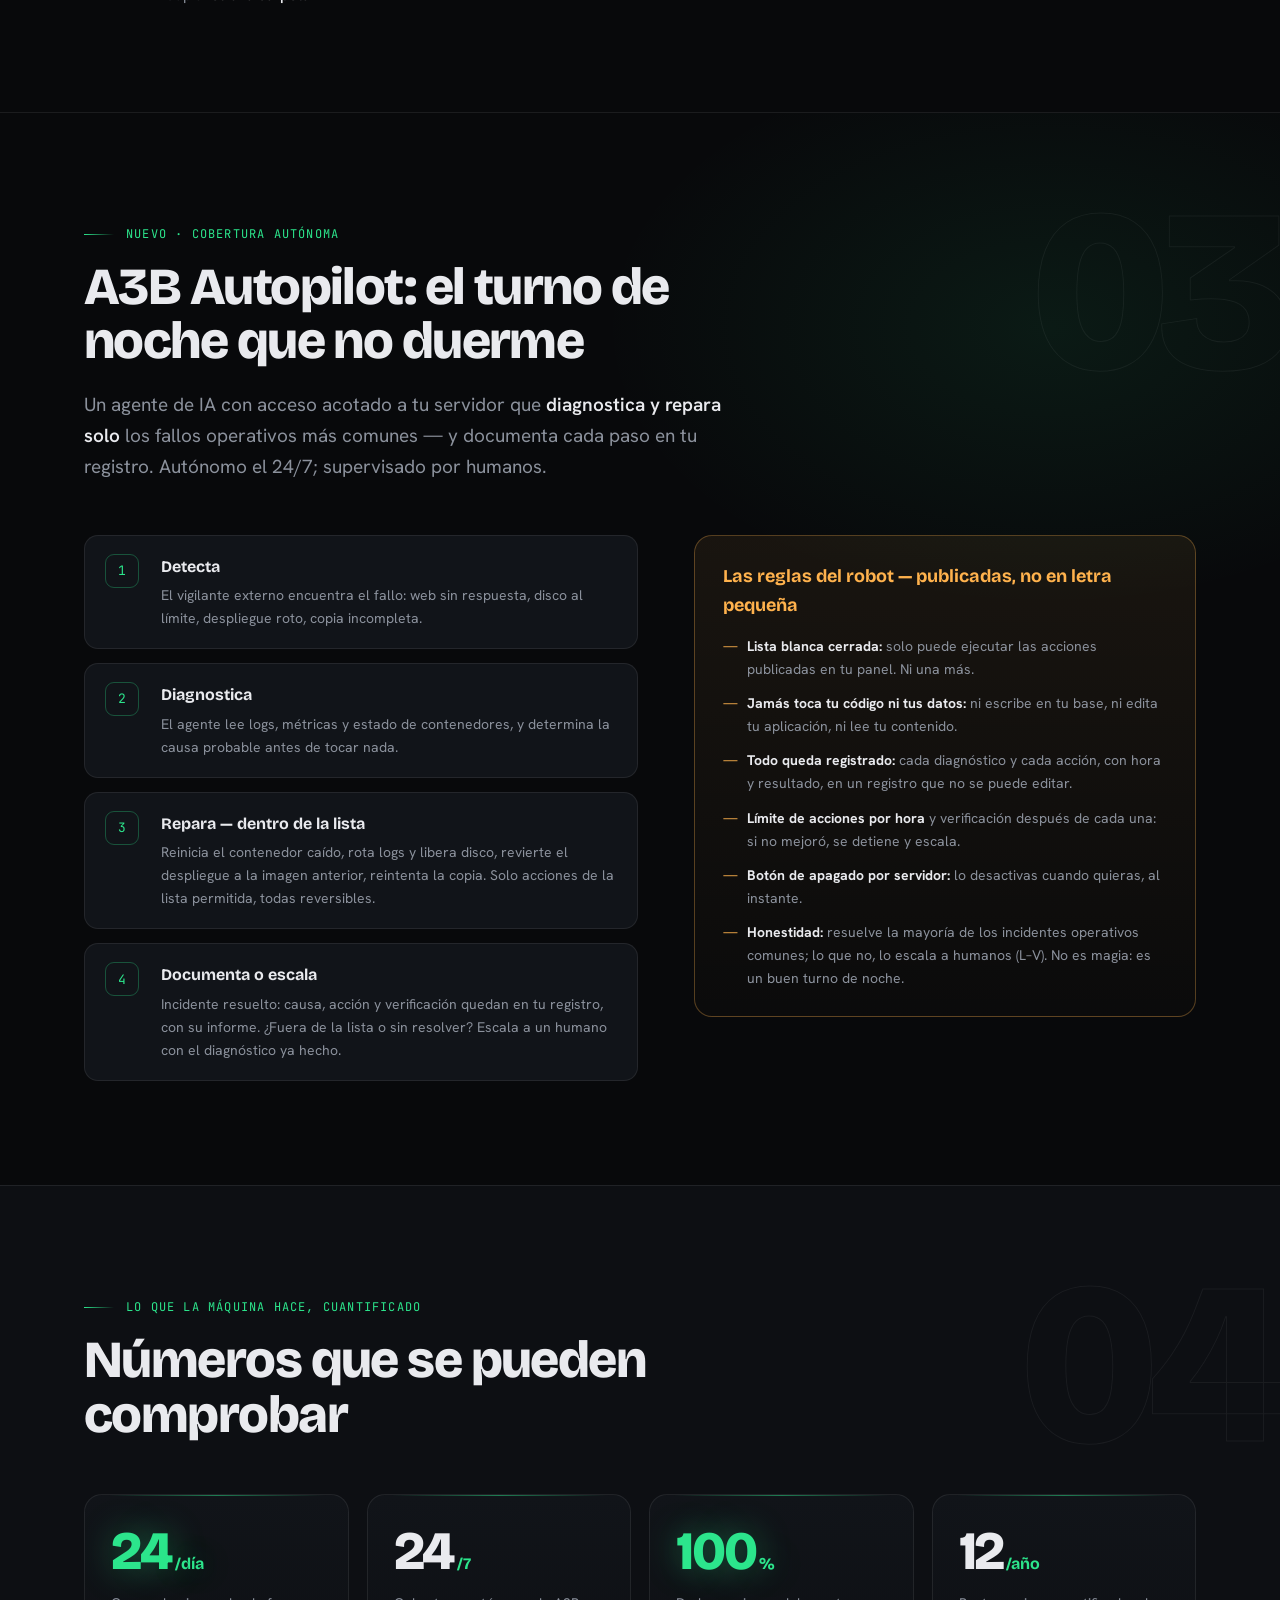
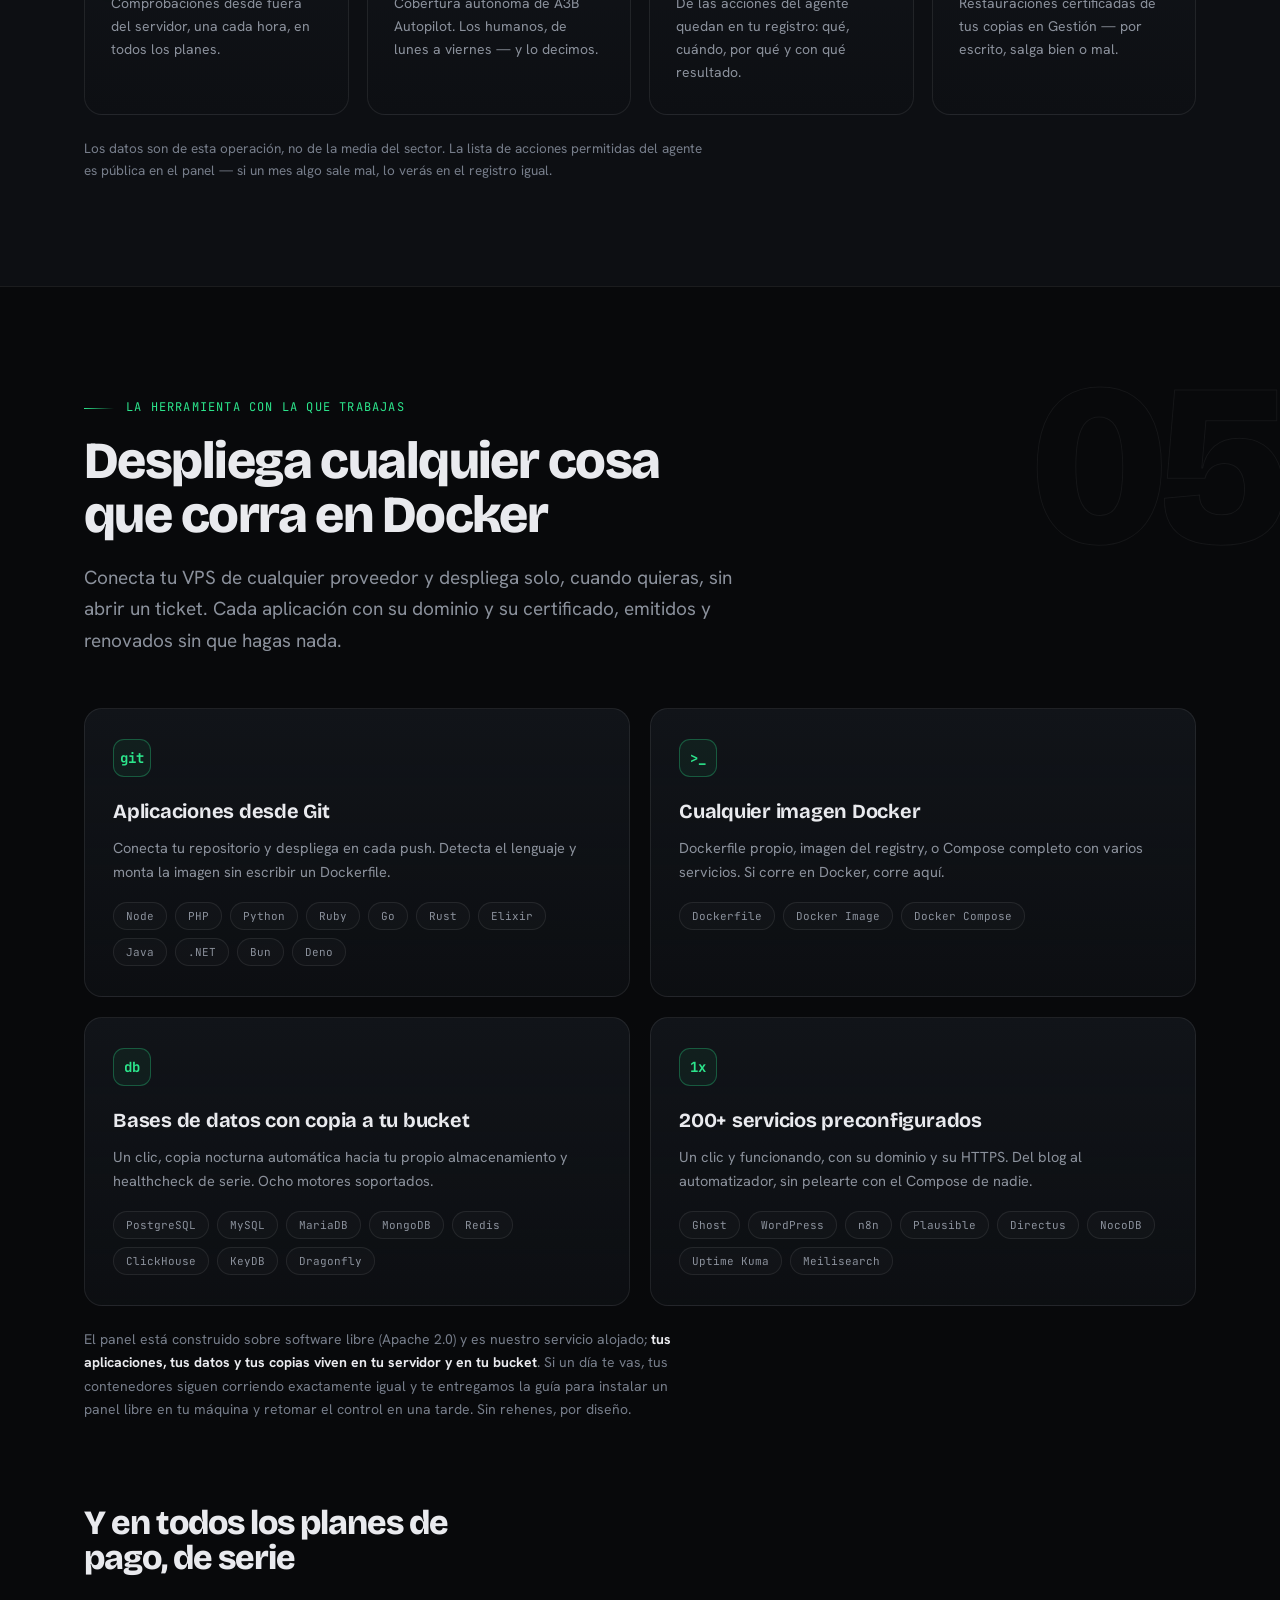
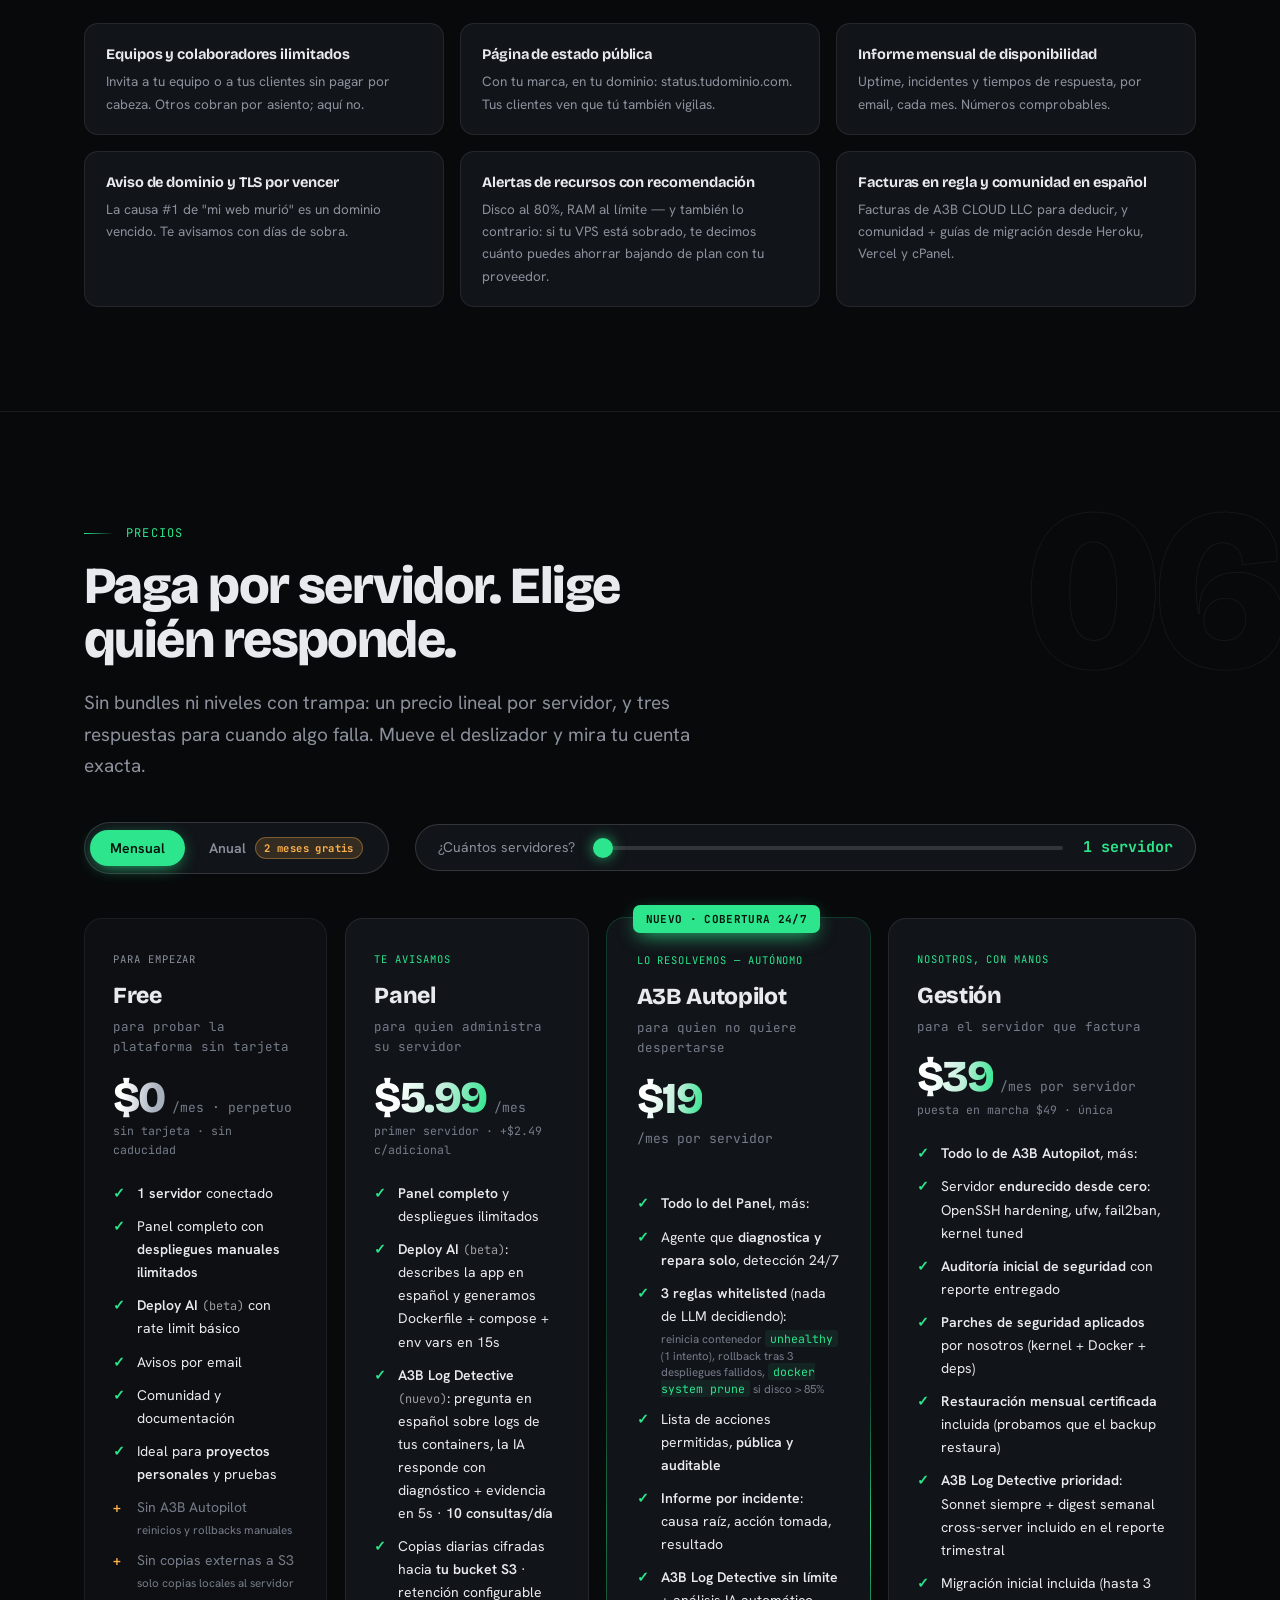
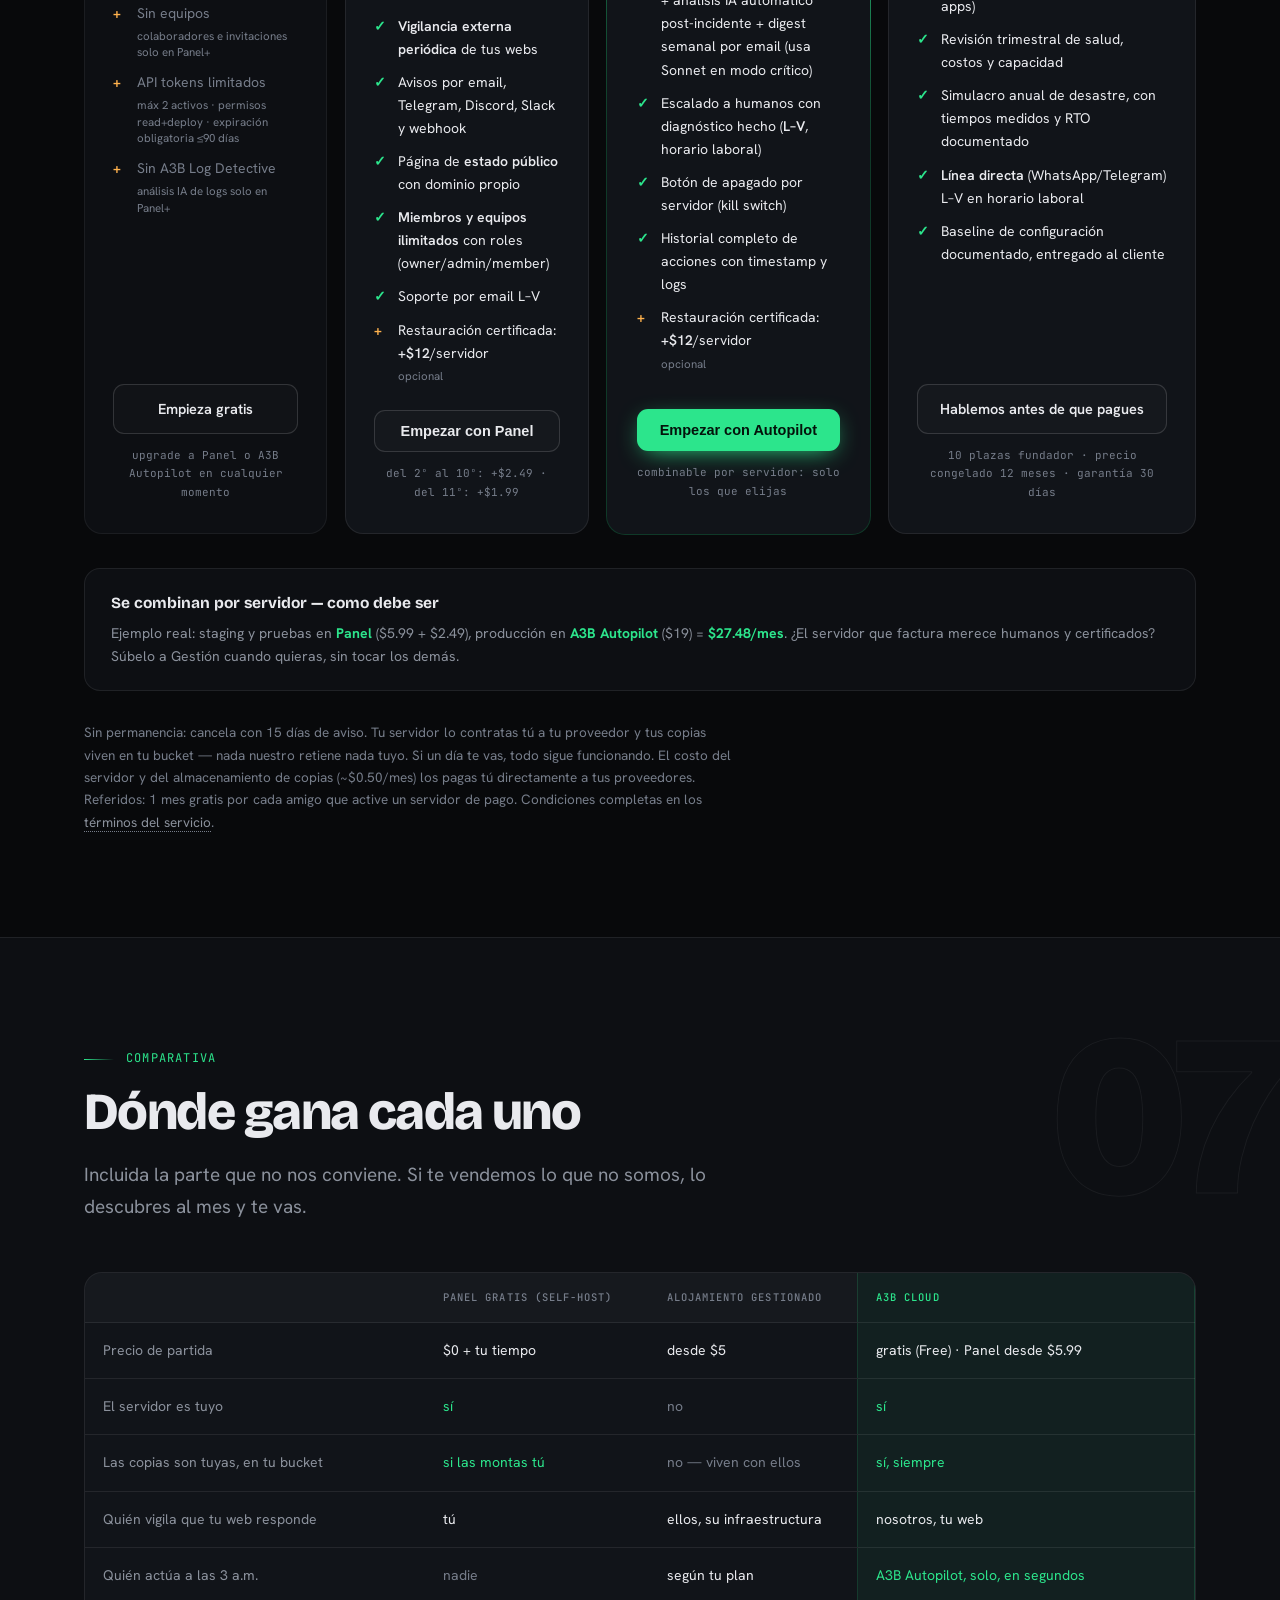
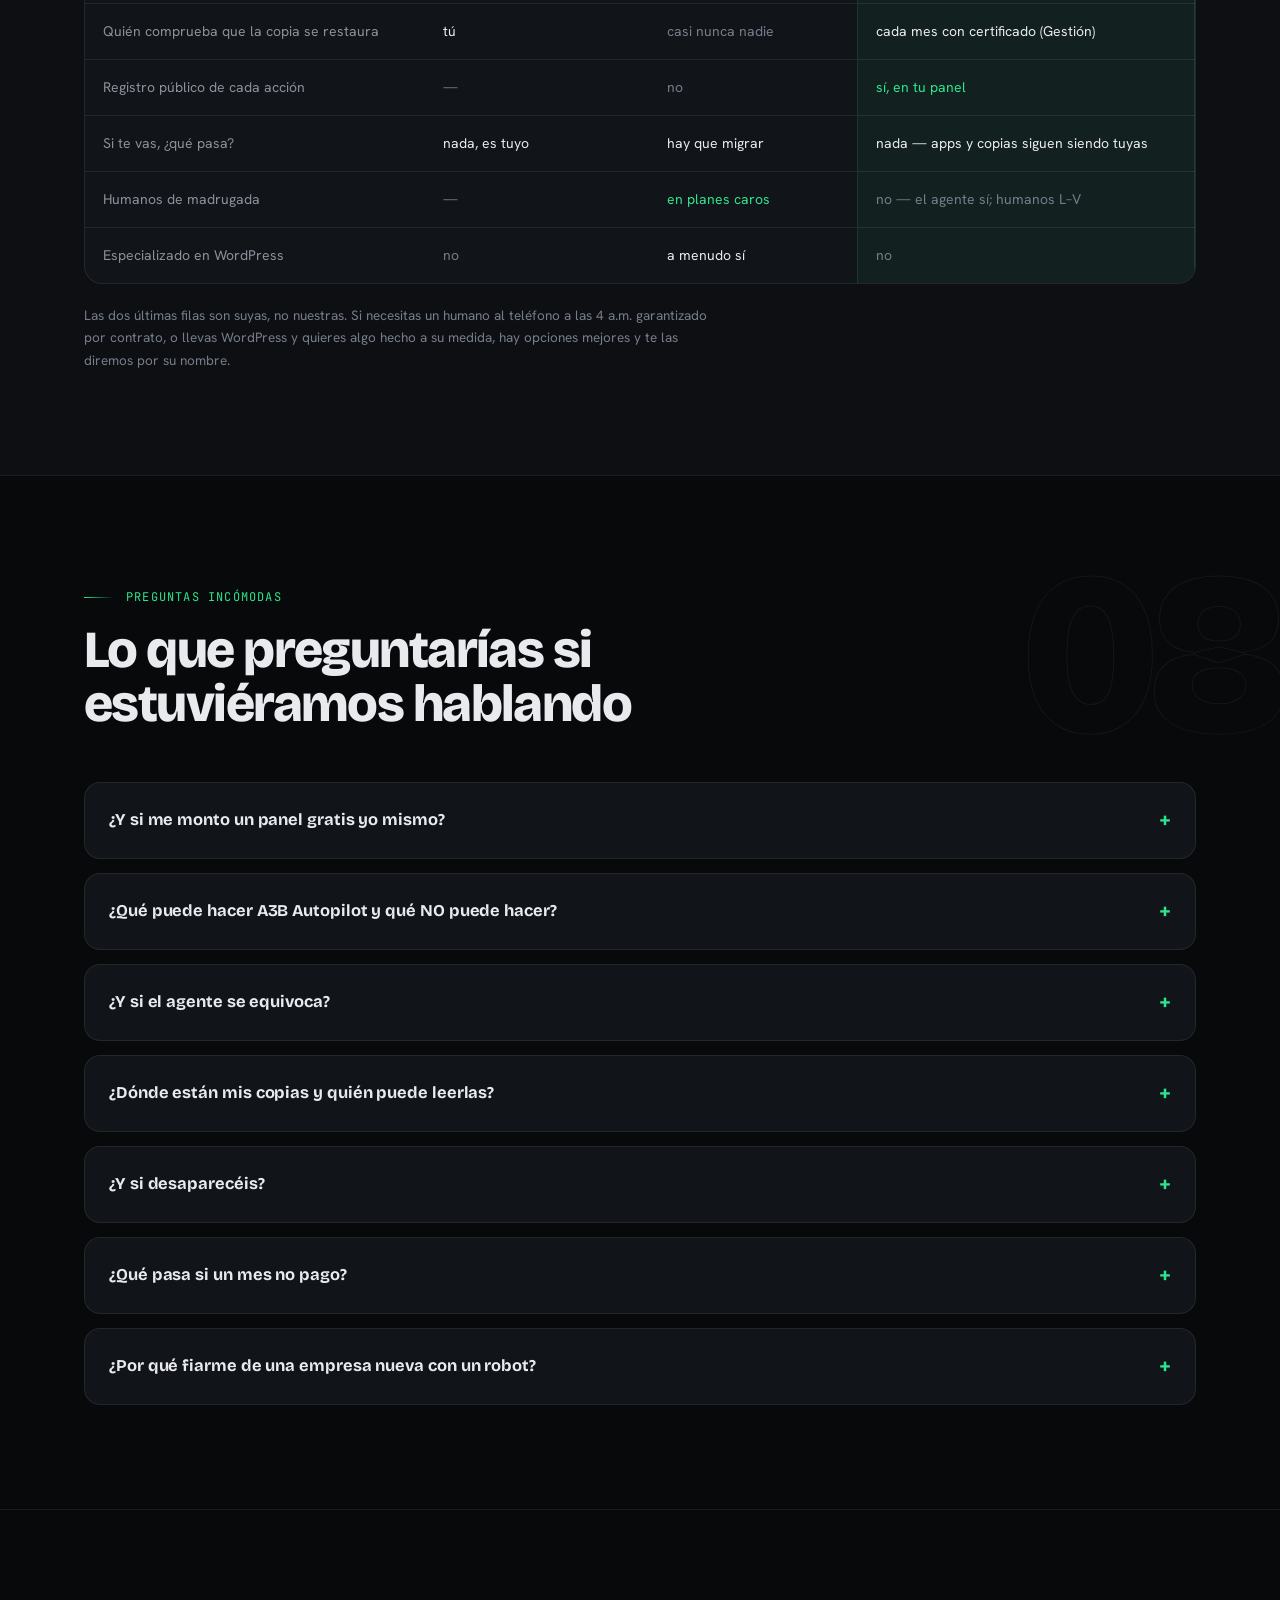
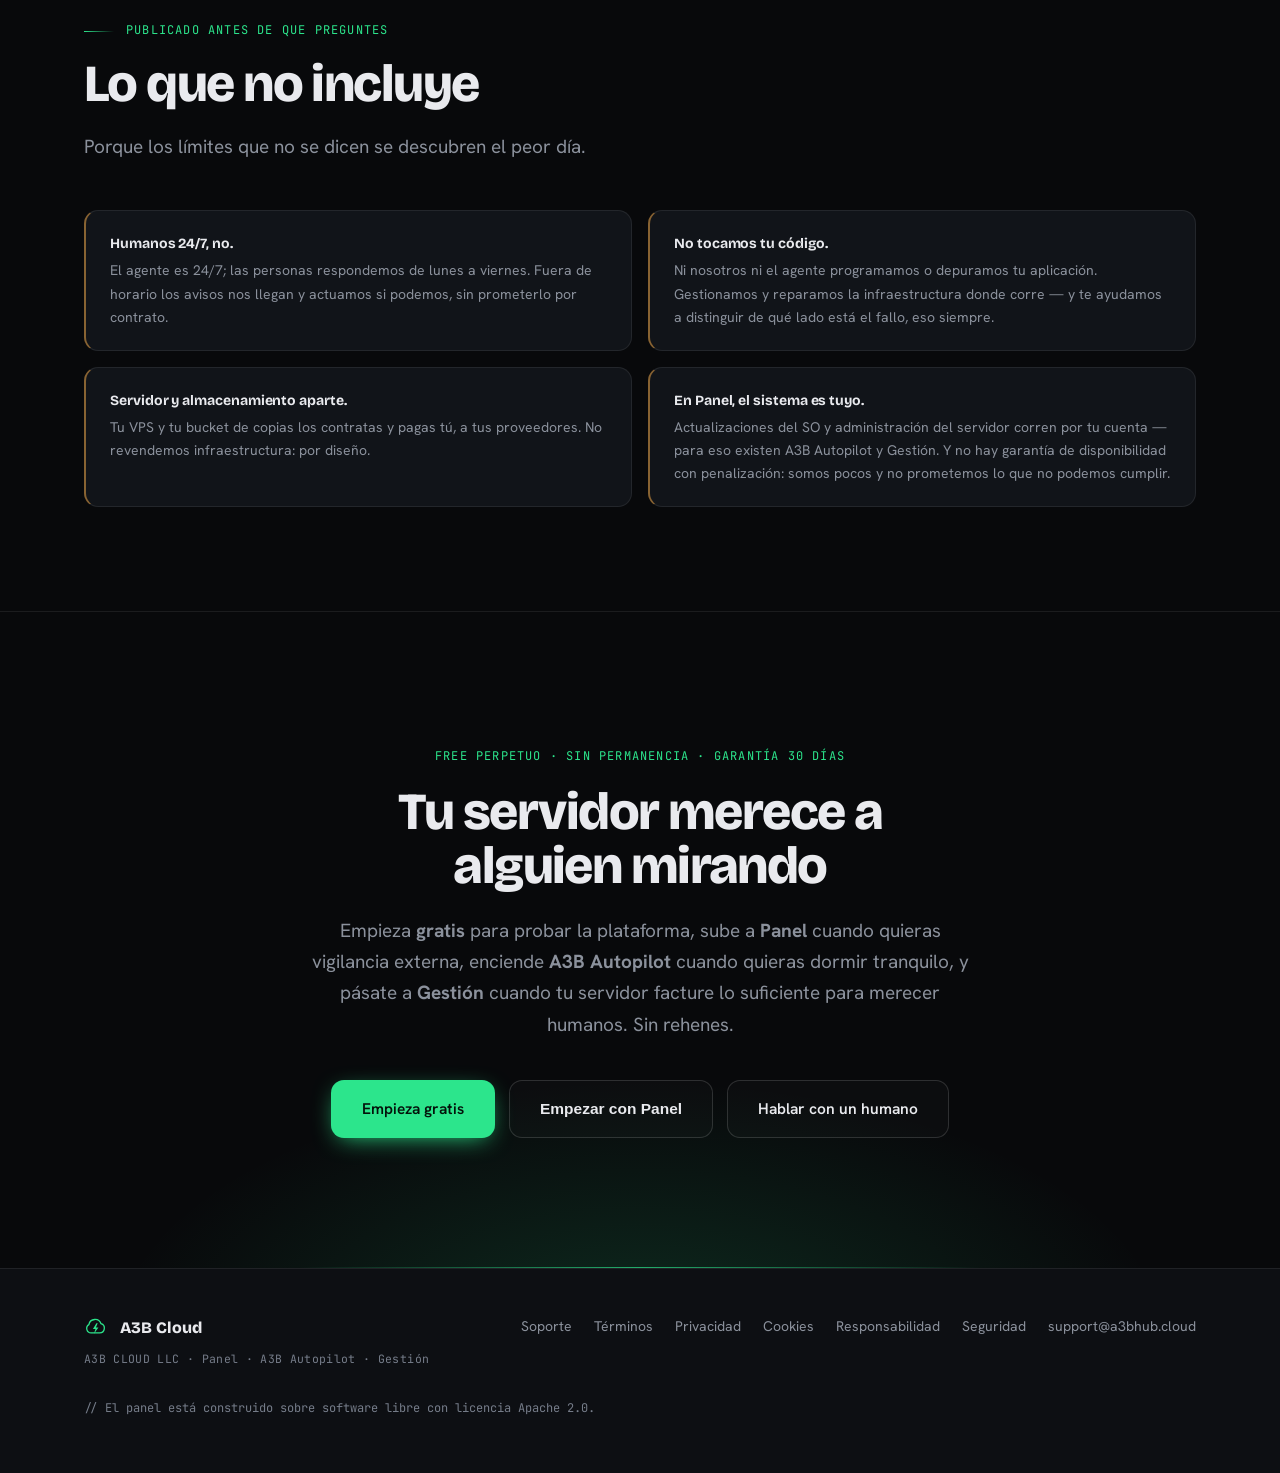
==== commit 83bf93b1: "fix(precios): el Free deja de negar API tokens La tarjeta Free anunciaba "Sin equipos ni API tokens"" ====
--- a/index.html
+++ b/index.html
@@ -644,7 +644,8 @@
           <li>Ideal para <b>proyectos personales</b> y pruebas</li>
           <li class="plus" style="color:var(--faint)">Sin A3B Autopilot <small>reinicios y rollbacks manuales</small></li>
           <li class="plus" style="color:var(--faint)">Sin copias externas a S3 <small>solo copias locales al servidor</small></li>
-          <li class="plus" style="color:var(--faint)">Sin equipos ni API tokens</li>
+          <li class="plus" style="color:var(--faint)">Sin equipos <small>colaboradores e invitaciones solo en Panel+</small></li>
+          <li class="plus" style="color:var(--faint)">API tokens limitados <small>máx 2 activos · permisos read+deploy · expiración obligatoria ≤90 días</small></li>
           <li class="plus" style="color:var(--faint)">Sin A3B Log Detective <small>análisis IA de logs solo en Panel+</small></li>
         </ul>
         <a class="btn btn-ghost" href="https://app.a3bhub.cloud/register">Empieza gratis</a>
